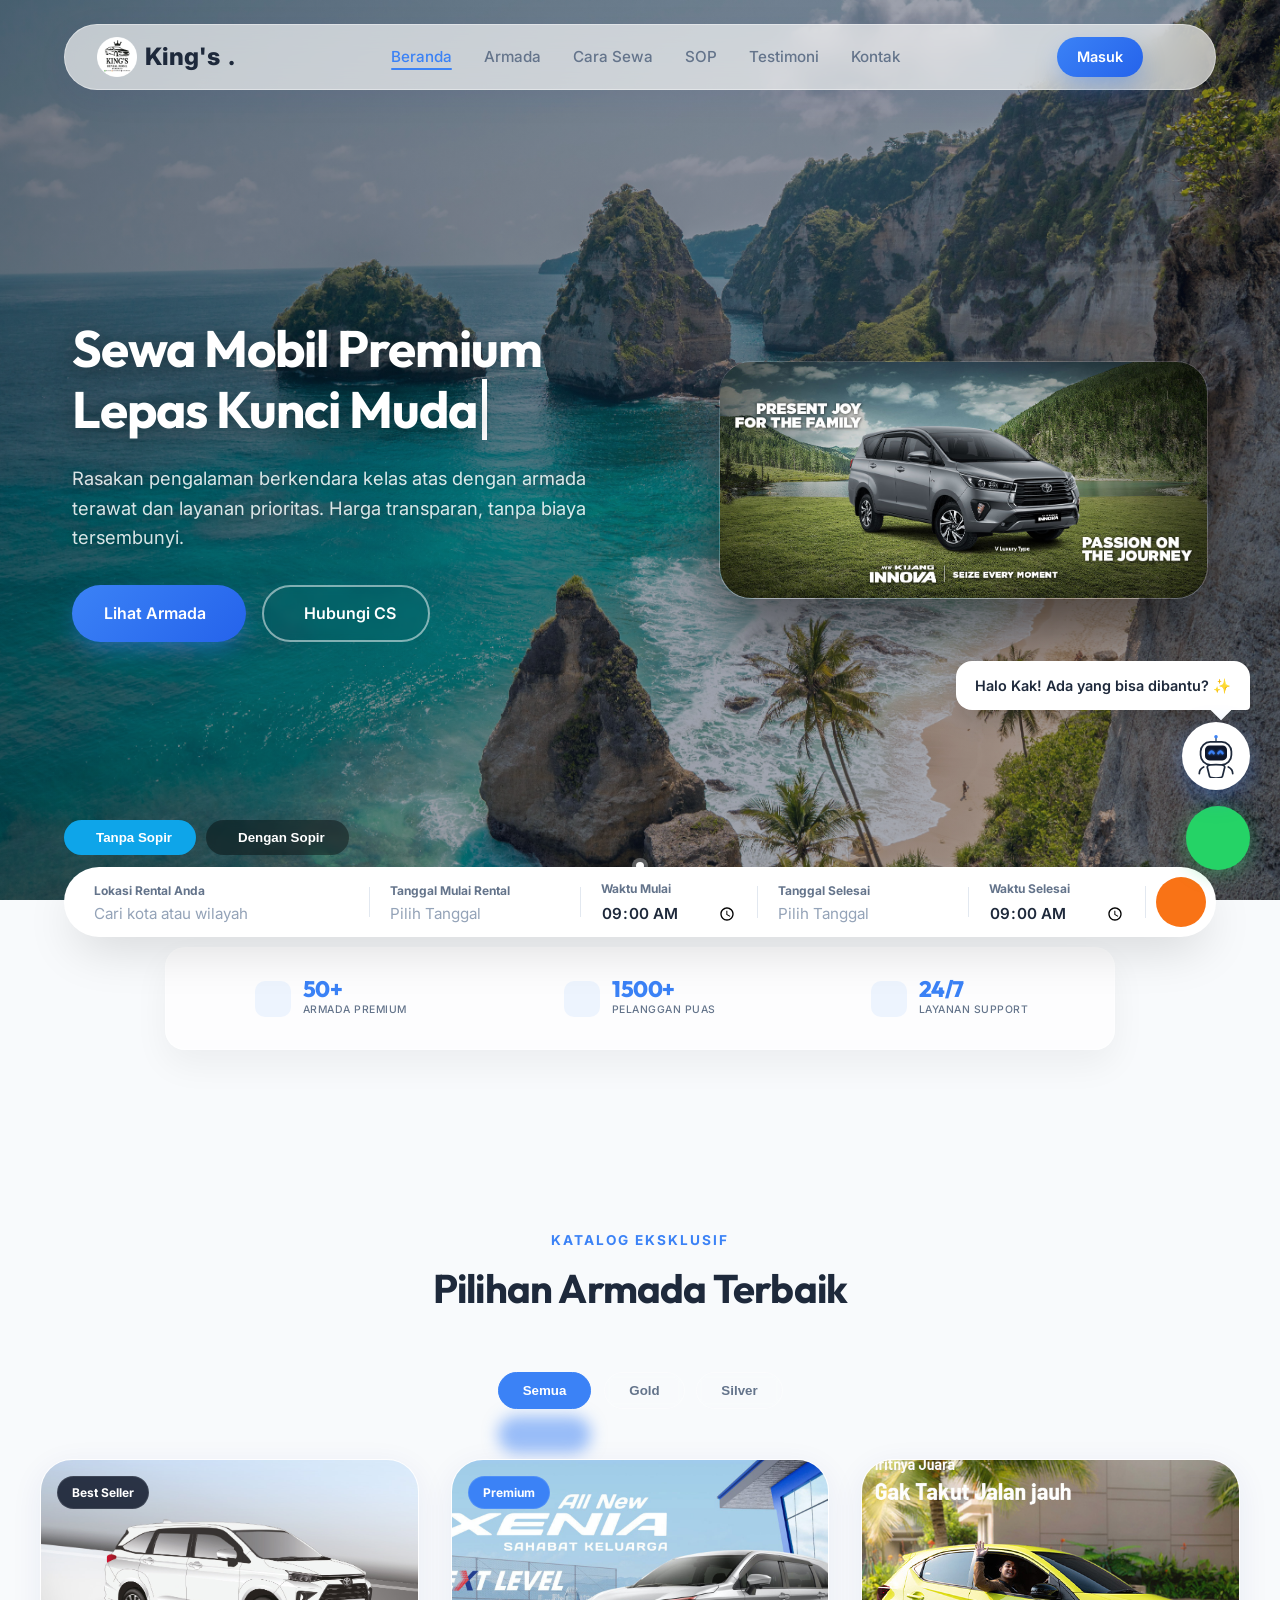
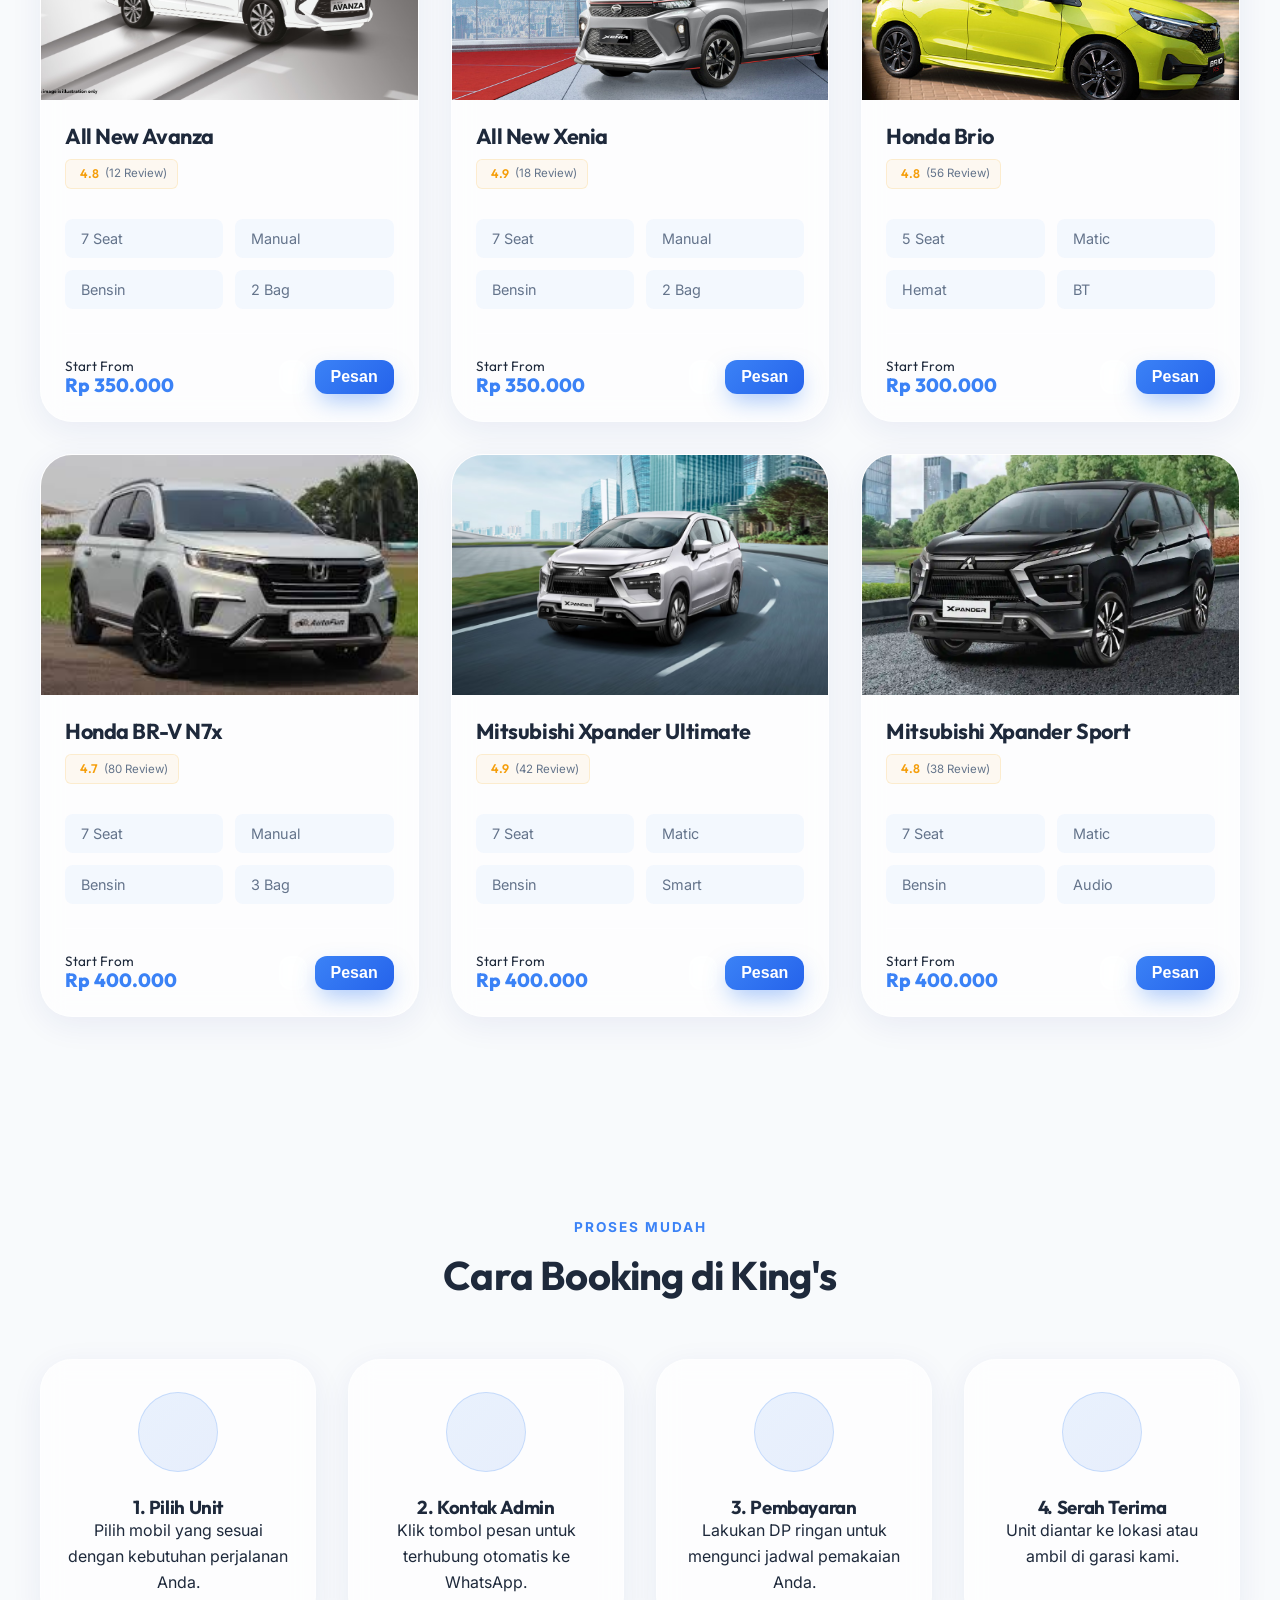
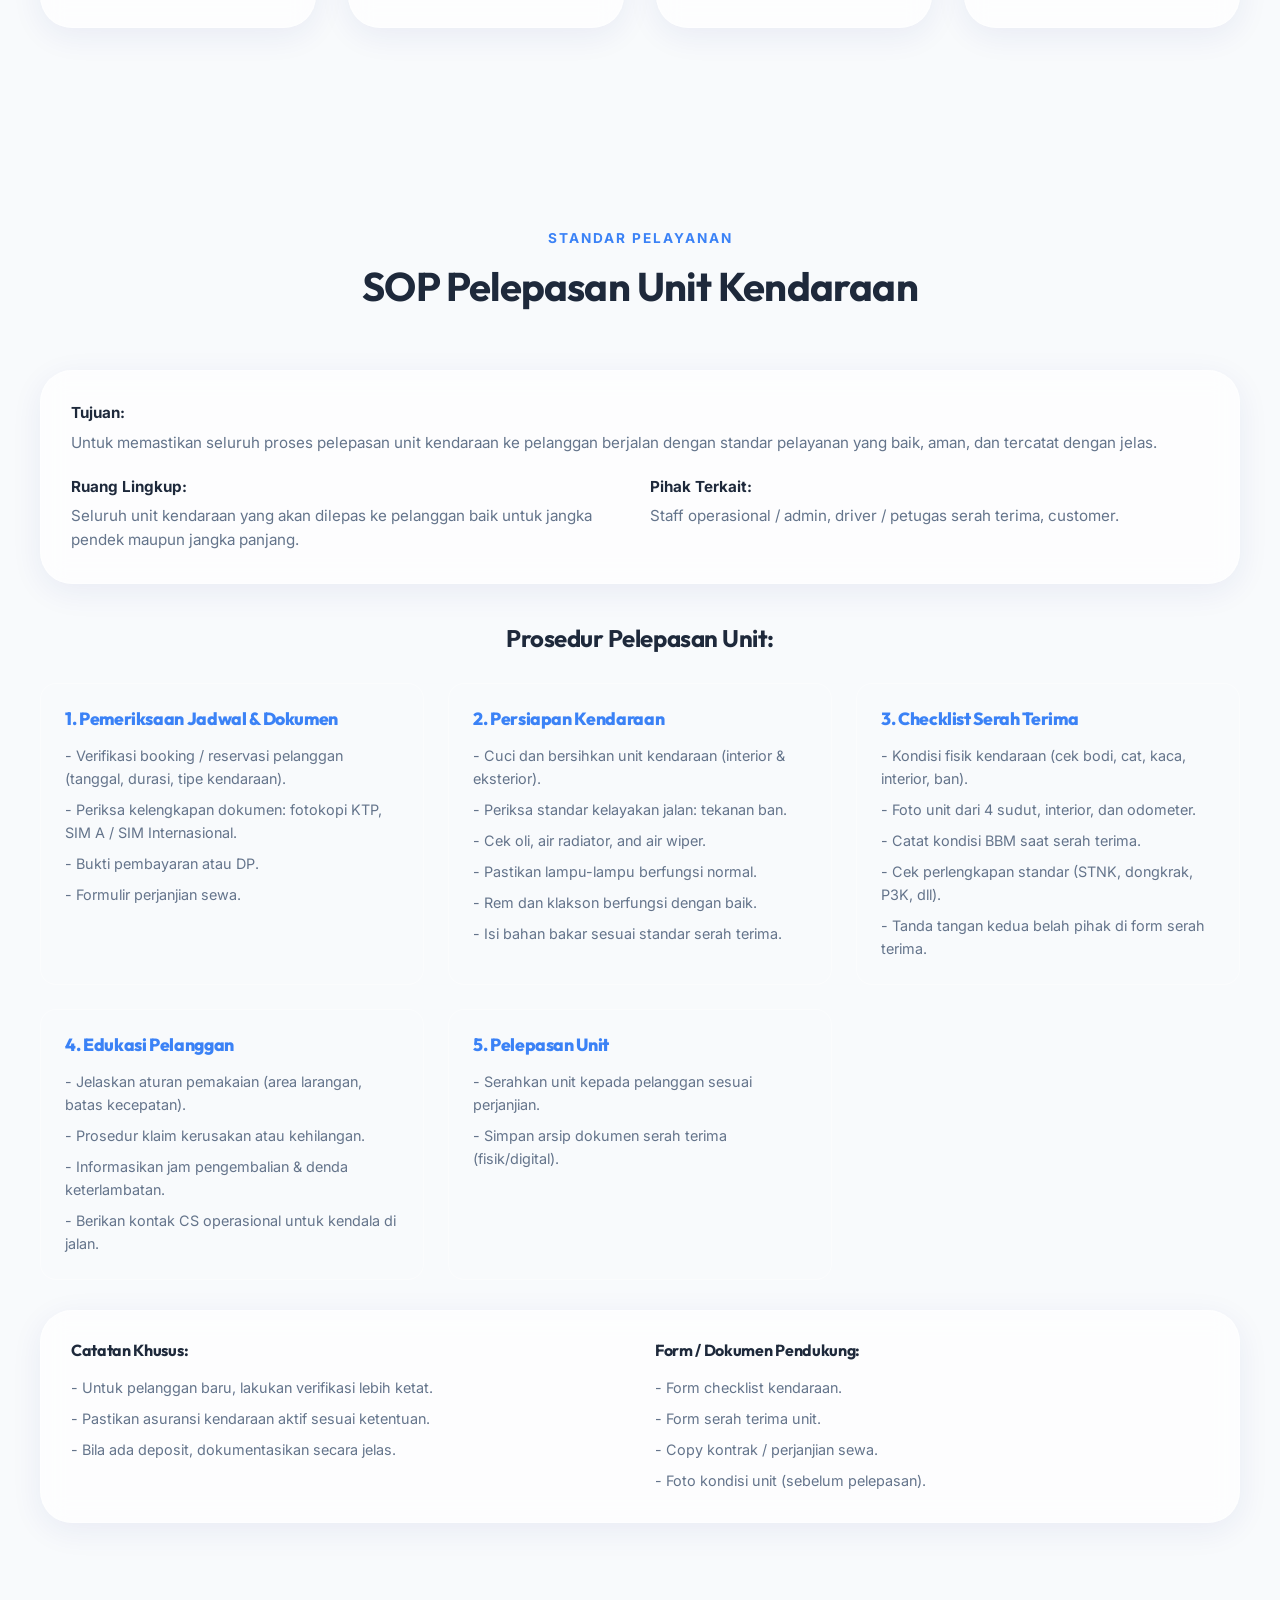
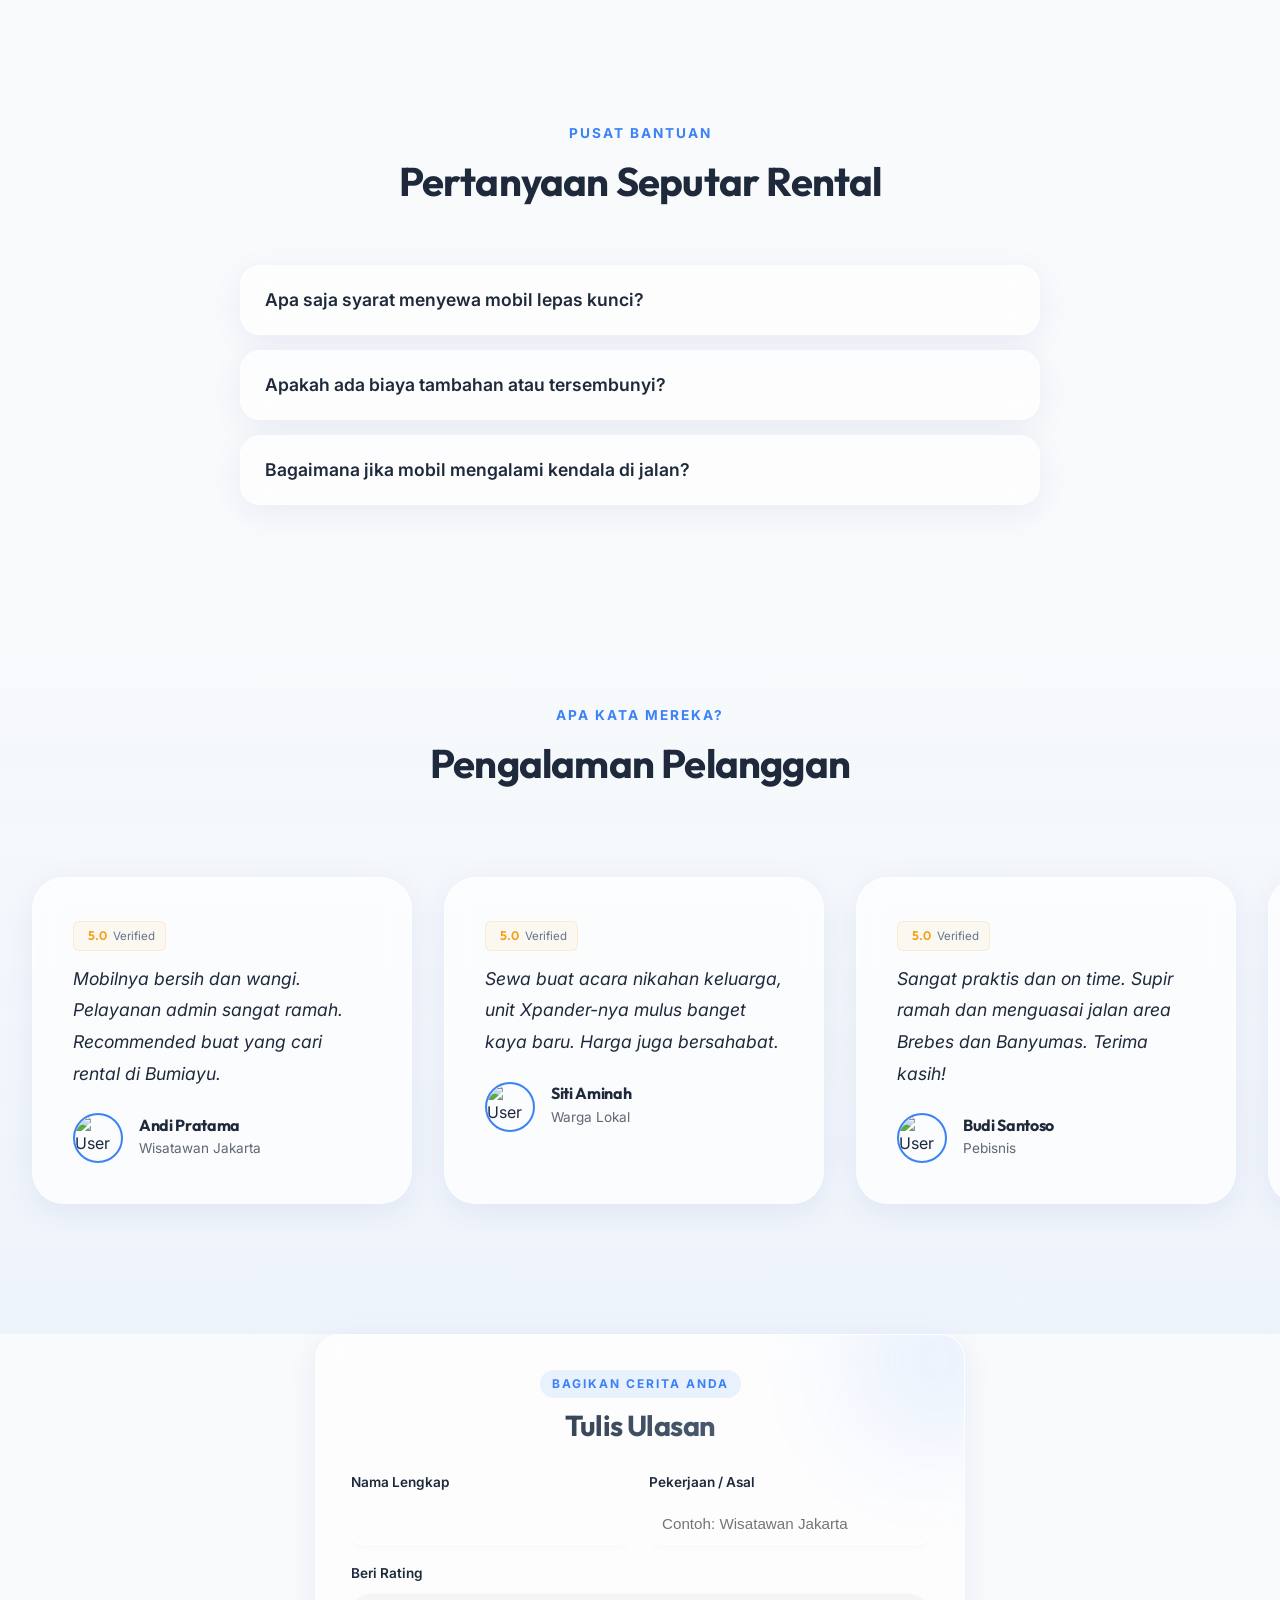
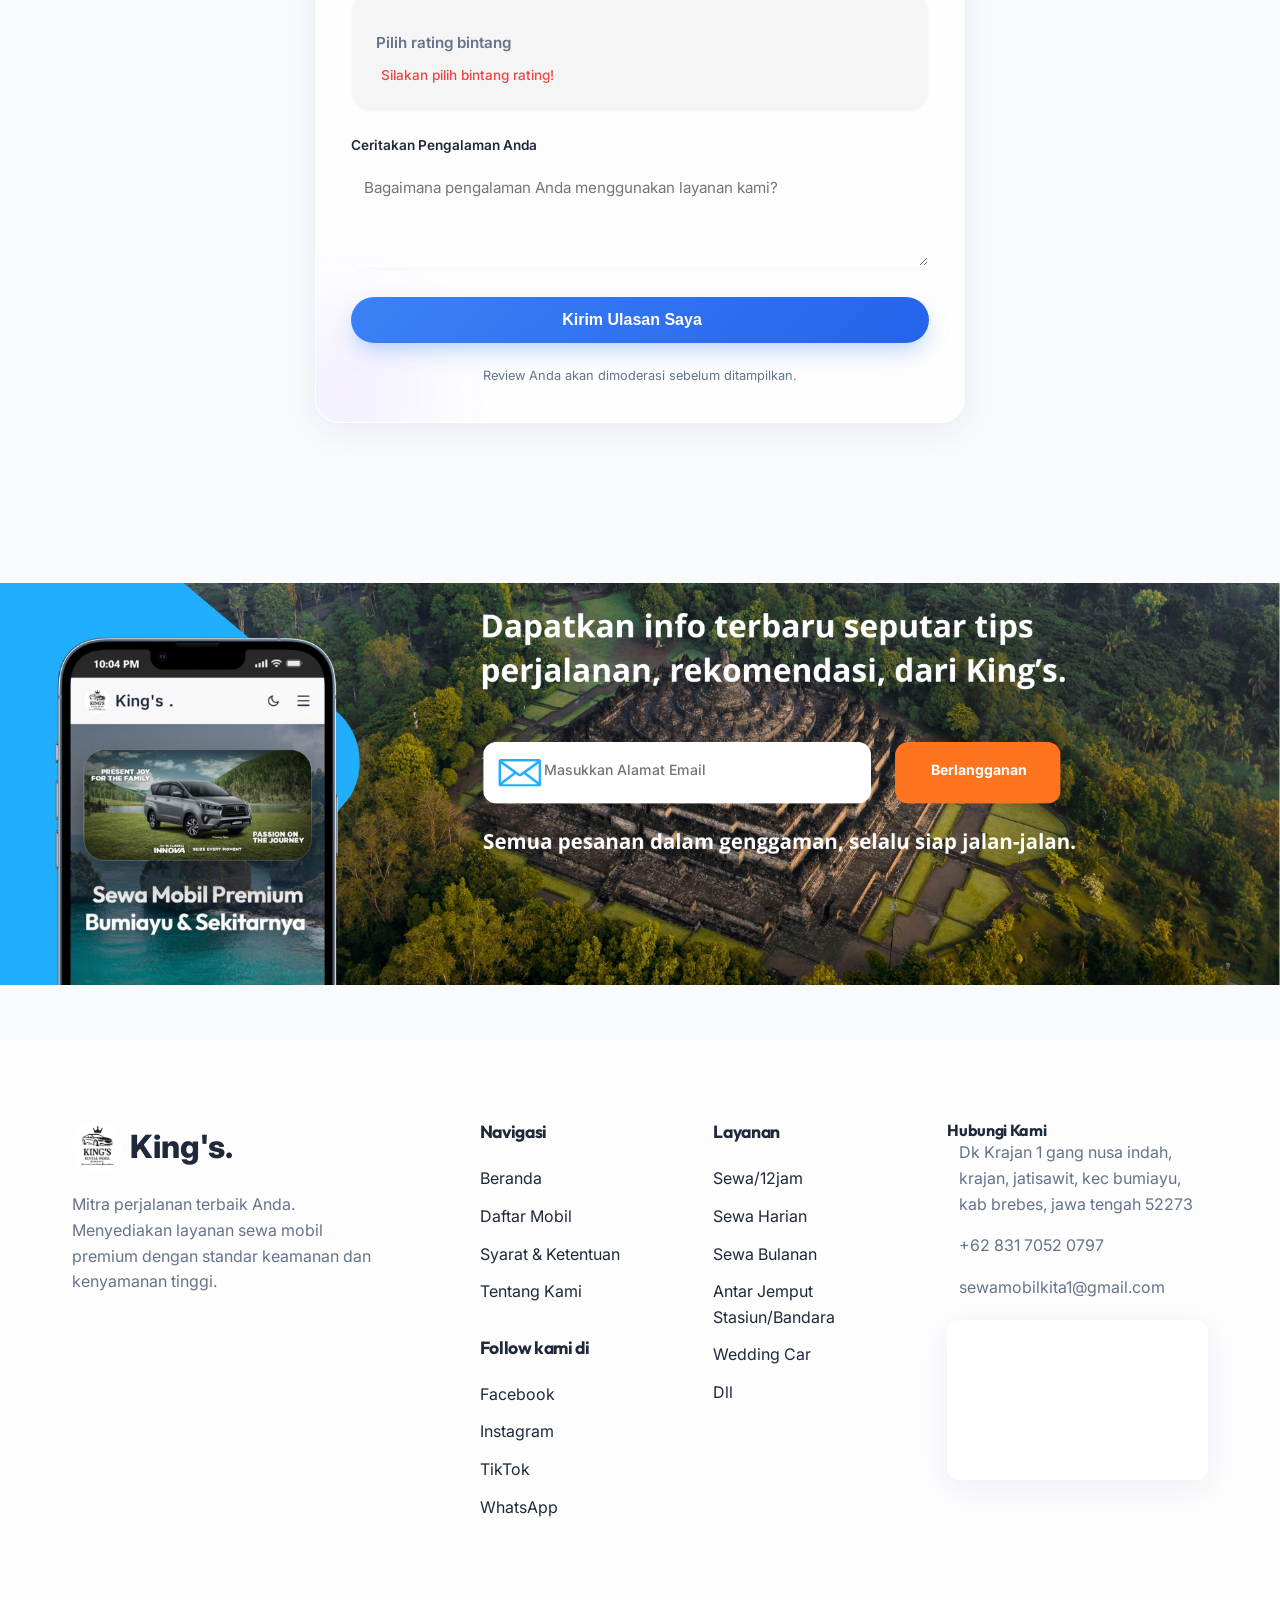
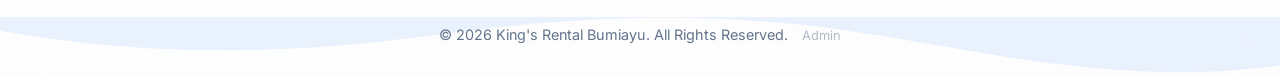
==== index.html @ 90684bb5 "first commit" ====
<!DOCTYPE html>
<html lang="id" data-theme="light">

<head>
    <meta charset="UTF-8">
    <meta name="viewport" content="width=device-width, initial-scale=1.0">
    <title>King's Rental | Premium Car & Motorbike Rental Bumiayu</title>
    <link rel="icon" href="assets/logos/logo_baru.png" type="image/png">
    <meta name="description"
        content="King's Rental: Layanan sewa mobil premium di Bumiayu dan sekitarnya. Armada terawat, bersih, dan nyaman. Tersedia layanan lepas kunci dan dengan sopir.">
    <meta name="keywords"
        content="rental mobil bumiayu, sewa mobil bumiayu, sewa mobil brebes selatan, rental mobil lepas kunci bumiayu, sewa mobil pengantin bumiayu, rental innova bumiayu, rental avanza bumiayu">
    <meta name="author" content="King's Rental Bumiayu">
    <meta name="robots" content="index, follow">

    <meta property="og:title" content="King's Rental | Sewa Mobil Premium Bumiayu">
    <meta property="og:description"
        content="Butuh kendaraan di Bumiayu? King's Rental sediakan armada terawat dengan layanan prioritas. Klik untuk lihat katalog mobil kami!">
    <meta property="og:image" content="http://kingsrentalbumiayu.kesug.com/assets/logos/logo_baru.png">
    <meta property="og:url" content="http://kingsrentalbumiayu.kesug.com/">
    <meta property="og:type" content="website">

    <link rel="preconnect" href="https://fonts.googleapis.com">
    <link rel="preconnect" href="https://fonts.gstatic.com" crossorigin>
    <link
        href="https://fonts.googleapis.com/css2?family=Inter:wght@300;400;500;600&family=Outfit:wght@500;700;800&display=swap"
        rel="stylesheet">

    <link href="https://cdn.jsdelivr.net/npm/remixicon@3.5.0/fonts/remixicon.css" rel="stylesheet">

    <!-- AOS Animation Library -->
    <link href="https://unpkg.com/aos@2.3.1/dist/aos.css" rel="stylesheet">

    <style>
        /* -----------------------------------------------------------
           1. CONFIGURATION & VARIABLES (THEME ENGINE)
        ----------------------------------------------------------- */
        :root {
            /* Colors: Navy & Electric Blue Palette */
            --primary-dark: #0f172a;
            --primary-light: #1e293b;
            --accent: #3b82f6;
            /* Electric Blue */
            --accent-gradient: linear-gradient(135deg, #3b82f6 0%, #2563eb 100%);
            --accent-glow: rgba(59, 130, 246, 0.5);

            /* Typography */
            --text-main: #1e293b;
            --text-muted: #64748b;
            --text-on-accent: #ffffff;

            /* Glassmorphism Variables */
            --glass-bg: rgba(255, 255, 255, 0.65);
            --glass-border: rgba(255, 255, 255, 0.4);
            --glass-shadow: 0 8px 32px 0 rgba(31, 38, 135, 0.07);
            --glass-blur: blur(12px);

            /* Dimensions */
            --radius-sm: 12px;
            --radius-md: 20px;
            --radius-lg: 32px;
            --radius-pill: 100px;

            /* Rating Colors */
            --rating-gold: #f59e0b;
            --rating-bg: rgba(245, 158, 11, 0.1);

            /* Animation */
            --transition-fast: 0.2s ease;
            --transition-smooth: 0.4s cubic-bezier(0.25, 0.8, 0.25, 1);

            /* New Variables for Mobile Nav */
            --surface: #ffffff;
            --border: rgba(0, 0, 0, 0.1);
        }

        [data-theme="dark"] {
            --text-main: #f1f5f9;
            --text-muted: #94a3b8;
            --glass-bg: rgba(15, 23, 42, 0.65);
            --glass-border: rgba(255, 255, 255, 0.08);
            --glass-shadow: 0 8px 32px 0 rgba(0, 0, 0, 0.4);
            --accent-glow: rgba(59, 130, 246, 0.3);
            --surface: #0f172a;
            --border: rgba(255, 255, 255, 0.1);
        }

        /* -----------------------------------------------------------
           2. GLOBAL RESET & BASE STYLES
        ----------------------------------------------------------- */
        * {
            margin: 0;
            padding: 0;
            box-sizing: border-box;
            scroll-behavior: smooth;
        }

        body {
            font-family: 'Inter', sans-serif;
            color: var(--text-main);
            background-color: #f8fafc;
            line-height: 1.6;
            overflow-x: hidden;
            position: relative;
        }

        [data-theme="dark"] body {
            background-color: #020617;
        }

        /* Background Ambient Blobs (Liquid Effect) */
        .ambient-bg {
            position: fixed;
            top: 0;
            left: 0;
            width: 100%;
            height: 100%;
            z-index: -1;
            overflow: hidden;
            pointer-events: none;
        }

        .blob {
            position: absolute;
            border-radius: 50%;
            filter: blur(80px);
            opacity: 0.4;
            animation: float 10s infinite ease-in-out;
        }

        .blob-1 {
            top: -10%;
            left: -10%;
            width: 500px;
            height: 500px;
            background: var(--accent);
            animation-delay: 0s;
        }

        .blob-2 {
            bottom: -10%;
            right: -10%;
            width: 400px;
            height: 400px;
            background: #8b5cf6;
            animation-delay: 2s;
        }

        .blob-3 {
            top: 40%;
            left: 40%;
            width: 300px;
            height: 300px;
            background: #06b6d4;
            animation-delay: 4s;
            opacity: 0.2;
        }

        @keyframes float {
            0% {
                transform: translate(0, 0) scale(1);
            }

            33% {
                transform: translate(30px, -50px) scale(1.1);
            }

            66% {
                transform: translate(-20px, 20px) scale(0.9);
            }

            100% {
                transform: translate(0, 0) scale(1);
            }
        }

        h1,
        h2,
        h3,
        h4 {
            font-family: 'Outfit', sans-serif;
            font-weight: 700;
            letter-spacing: -0.02em;
            line-height: 1.2;
        }

        img {
            max-width: 100%;
            display: block;
        }

        a {
            text-decoration: none;
            color: inherit;
            transition: var(--transition-fast);
        }

        ul {
            list-style: none;
        }

        .container {
            max-width: 1200px;
            margin: 0 auto;
            padding: 0 32px;
            position: relative;
            z-index: 1;
        }

        /* Utility: Glass Panel */
        .glass-panel {
            background: var(--glass-bg);
            backdrop-filter: var(--glass-blur);
            -webkit-backdrop-filter: var(--glass-blur);
            border: 1px solid var(--glass-border);
            box-shadow: var(--glass-shadow);
        }


        /* ===== FITUR BARU: RIPPLE EFFECT PADA TOMBOL ===== */
        .btn {
            position: relative;
            overflow: hidden;
        }

        .btn::before {
            content: '';
            position: absolute;
            top: 50%;
            left: 50%;
            width: 0;
            height: 0;
            border-radius: 50%;
            background: rgba(255, 255, 255, 0.5);
            transform: translate(-50%, -50%);
            transition: width 0.6s, height 0.6s;
        }

        .btn:active::before {
            width: 300px;
            height: 300px;
        }

        /* -----------------------------------------------------------
           3. NAVBAR (FLOATING PILL)
        ----------------------------------------------------------- */
        .navbar {
            position: fixed;
            top: 24px;
            left: 50%;
            transform: translateX(-50%);
            width: 90%;
            max-width: 1200px;
            z-index: 1000;
            padding: 12px 32px;
            border-radius: var(--radius-pill);
            transition: var(--transition-smooth);
        }

        .navbar.scrolled {
            top: 10px;
            width: 95%;
            max-width: 1200px;
            background: rgba(var(--primary-dark), 0.9);
        }

        .nav-container {
            display: flex;
            justify-content: space-between;
            align-items: center;
        }

        .logo {
            font-size: 1.5rem;
            font-weight: 800;
            display: flex;
            align-items: center;
            gap: 8px;
            color: var(--text-main);
        }

        .logo i {
            color: var(--accent);
            font-size: 1.8rem;
        }

        .nav-links {
            display: flex;
            gap: 32px;
            align-items: center;
        }

        .nav-links a {
            font-weight: 500;
            font-size: 0.95rem;
            color: var(--text-muted);
            position: relative;
        }

        .nav-links a:hover,
        .nav-links a.active {
            color: var(--accent);
        }

        .nav-links a::after {
            content: '';
            position: absolute;
            bottom: -4px;
            left: 0;
            width: 0;
            height: 2px;
            background: var(--accent);
            transition: width 0.3s;
            border-radius: 2px;
        }

        .nav-links a:hover::after,
        .nav-links a.active::after {
            width: 100%;
        }

        .nav-actions {
            display: flex;
            gap: 16px;
            align-items: center;
        }

        .theme-toggle {
            background: none;
            border: none;
            font-size: 1.25rem;
            color: var(--text-main);
            cursor: pointer;
            padding: 8px;
            transition: transform 0.2s;
        }

        .theme-toggle:hover {
            transform: rotate(15deg);
            color: var(--accent);
        }

        .hamburger {
            display: none;
            font-size: 1.5rem;
            cursor: pointer;
            color: var(--text-main);
        }

        /* -----------------------------------------------------------
           4. HERO SECTION - TRAVELOKA STYLE (MOUNTAIN BG)
        ----------------------------------------------------------- */
        .hero {
            min-height: 100vh;
            display: flex;
            align-items: center;
            position: relative;
            overflow: hidden;
            /* Foto gunung - statis, tidak bergerak */
            background-image: url('assets/images/hero-background.jpg');
            background-size: cover;
            background-position: center center;
            background-attachment: scroll;
        }

        /* Dark overlay - lebih pekat agar teks terbaca jelas */
        .hero::before {
            content: '';
            position: absolute;
            inset: 0;
            background: linear-gradient(105deg,
                    rgba(5, 10, 25, 0.45) 0%,
                    rgba(10, 20, 50, 0.38) 55%,
                    rgba(15, 30, 65, 0.30) 100%);
            z-index: 1;
            pointer-events: none;
        }

        /* Scroll indicator dot at bottom */
        .hero::after {
            content: '';
            position: absolute;
            bottom: 30px;
            left: 50%;
            transform: translateX(-50%);
            width: 8px;
            height: 8px;
            background: white;
            border-radius: 50%;
            box-shadow: 0 0 0 4px rgba(255, 255, 255, 0.3);
            z-index: 2;
            animation: heroPulse 2s ease-in-out infinite;
        }

        @keyframes heroPulse {

            0%,
            100% {
                box-shadow: 0 0 0 4px rgba(255, 255, 255, 0.3);
            }

            50% {
                box-shadow: 0 0 0 10px rgba(255, 255, 255, 0.0);
            }
        }

        .hero-inner {
            position: relative;
            z-index: 2;
            width: 100%;
            max-width: 1200px;
            margin: 0 auto;
            padding: 180px 32px 120px;
        }

        .hero-grid {
            display: grid;
            grid-template-columns: 1.2fr 1fr;
            gap: 60px;
            align-items: center;
        }

        /* Text goes white on the mountain BG */
        .hero-text h1 {
            font-size: 3.2rem;
            margin-bottom: 24px;
            color: white;
            -webkit-text-fill-color: white;
            text-shadow: 0 4px 24px rgba(0, 0, 0, 0.4);
            line-height: 1.2;
        }

        .hero-text h1 .txt-type {
            color: #60a5fa;
            border-right-color: white;
        }

        .hero-text p {
            font-size: 1.15rem;
            color: rgba(255, 255, 255, 0.85);
            margin-bottom: 32px;
            max-width: 540px;
            text-shadow: 0 2px 8px rgba(0, 0, 0, 0.3);
        }

        /* Make outline button visible on dark bg */
        .hero .btn-outline {
            border-color: rgba(255, 255, 255, 0.5);
            color: white;
        }

        .hero .btn-outline:hover {
            border-color: white;
            background: rgba(255, 255, 255, 0.15);
            color: white;
        }

        /* Car image floats on the right */
        .hero-image {
            position: relative;
        }

        .hero-image img {
            border-radius: var(--radius-lg);
            box-shadow: 0 30px 60px rgba(0, 0, 0, 0.5);
            animation: floatCar 6s ease-in-out infinite;
            border: 1px solid rgba(255, 255, 255, 0.15);
        }

        @keyframes floatCar {

            0%,
            100% {
                transform: translateY(0);
            }

            50% {
                transform: translateY(-18px);
            }
        }


        .btn-group {
            display: flex;
            gap: 16px;
            flex-wrap: wrap;
        }

        .btn {
            display: inline-flex;
            align-items: center;
            gap: 8px;
            padding: 14px 32px;
            border-radius: var(--radius-pill);
            font-weight: 600;
            cursor: pointer;
            border: none;
            font-size: 1rem;
            transition: var(--transition-smooth);
            position: relative;
            overflow: hidden;
            z-index: 1;
        }

        .btn-primary {
            background: var(--accent-gradient);
            color: white;
            box-shadow: 0 10px 25px -5px var(--accent-glow);
        }

        .btn-primary:hover {
            transform: translateY(-3px);
            box-shadow: 0 15px 35px -5px var(--accent-glow);
        }

        .btn-outline {
            background: transparent;
            border: 2px solid var(--glass-border);
            color: var(--text-main);
            backdrop-filter: blur(4px);
        }

        .btn-outline:hover {
            border-color: var(--accent);
            color: var(--accent);
            background: rgba(59, 130, 246, 0.05);
        }


        /* -----------------------------------------------------------
           5. SEARCH BAR (GLASS DASHBOARD) - REDESIGNED
        ----------------------------------------------------------- */
        .search-container {
            position: relative;
            z-index: 10;
            margin-top: -80px;
            padding: 0 24px;
        }

        .search-tabs {
            display: flex;
            gap: 10px;
            margin-bottom: 12px;
        }

        .tab-btn {
            background: rgba(0, 0, 0, 0.4);
            color: white;
            border: none;
            padding: 10px 24px;
            border-radius: var(--radius-pill);
            display: flex;
            align-items: center;
            gap: 8px;
            font-weight: 600;
            cursor: pointer;
            transition: 0.3s;
            backdrop-filter: blur(4px);
        }

        .tab-btn.active {
            background: #0ea5e9;
            color: white;
        }

        .tab-btn:hover:not(.active) {
            background: rgba(0, 0, 0, 0.6);
        }

        .search-box {
            background: white;
            border-radius: var(--radius-pill);
            padding: 10px;
            display: flex;
            align-items: center;
            box-shadow: 0 20px 50px -10px rgba(0, 0, 0, 0.15);
        }

        .search-group {
            flex: 1;
            padding: 0 20px;
            position: relative;
            display: flex;
            flex-direction: column;
            justify-content: center;
        }

        .search-group:not(:last-child)::after {
            content: '';
            position: absolute;
            right: 0;
            top: 15%;
            height: 70%;
            width: 1px;
            background: #e2e8f0;
        }

        .search-group label {
            display: block;
            font-size: 0.75rem;
            color: #64748b;
            font-weight: 700;
            margin-bottom: 4px;
        }

        .search-group input {
            width: 100%;
            border: none;
            outline: none;
            font-size: 0.95rem;
            color: #1e293b;
            font-weight: 600;
            font-family: 'Inter', sans-serif;
            background: transparent;
        }

        .search-group input::placeholder {
            color: #94a3b8;
            font-weight: 400;
        }

        .search-btn-primary {
            background: #f97316;
            color: white;
            border: none;
            width: 50px;
            height: 50px;
            border-radius: 50%;
            display: flex;
            align-items: center;
            justify-content: center;
            font-size: 1.25rem;
            cursor: pointer;
            transition: 0.3s;
            flex-shrink: 0;
            margin-left: 10px;
        }

        .search-btn-primary:hover {
            background: #ea580c;
            transform: scale(1.05);
        }

        @media (max-width: 900px) {
            .search-container {
                margin-top: -40px;
            }

            .search-box {
                flex-direction: column;
                border-radius: 20px;
                padding: 20px;
                gap: 16px;
            }

            .search-group {
                width: 100%;
                padding: 0;
                border-bottom: 1px solid #e2e8f0;
                padding-bottom: 12px;
            }

            .search-group:not(:last-child)::after {
                display: none;
            }

            .search-group:last-of-type {
                border-bottom: none;
            }

            .search-btn-primary {
                width: 100%;
                border-radius: 12px;
                margin-left: 0;
                height: 54px;
            }
        }

        /* -----------------------------------------------------------
           6. CATALOG SECTION
        ----------------------------------------------------------- */
        .section-padding {
            padding: 100px 0;
        }

        .section-title {
            text-align: center;
            margin-bottom: 60px;
        }

        .section-title span {
            color: var(--accent);
            font-weight: 700;
            letter-spacing: 2px;
            text-transform: uppercase;
            font-size: 0.85rem;
            display: block;
            margin-bottom: 12px;
        }

        .section-title h2 {
            font-size: 2.5rem;
            margin-bottom: 16px;
        }

        .filter-tabs {
            display: flex;
            justify-content: center;
            gap: 12px;
            margin-bottom: 50px;
            flex-wrap: wrap;
        }

        .filter-btn {
            padding: 10px 24px;
            border-radius: var(--radius-pill);
            border: 1px solid var(--glass-border);
            background: rgba(255, 255, 255, 0.05);
            color: var(--text-muted);
            font-weight: 600;
            cursor: pointer;
            transition: var(--transition-fast);
            backdrop-filter: blur(4px);
        }

        .filter-btn.active,
        .filter-btn:hover {
            background: var(--accent);
            color: white;
            border-color: var(--accent);
            box-shadow: 0 4px 15px var(--accent-glow);
        }

        .cars-grid {
            display: grid;
            grid-template-columns: repeat(3, 1fr);
            gap: 32px;
        }

        /* ===== FITUR BARU: 3D TILT EFFECT PADA CAR CARD ===== */
        .car-card {
            border-radius: var(--radius-lg);
            overflow: hidden;
            transition: var(--transition-smooth);
            display: flex;
            flex-direction: column;
            position: relative;
            transform-style: preserve-3d;
            perspective: 1000px;
        }

        .car-card:hover {
            transform: translateY(-15px) rotateX(5deg);
            box-shadow: 0 25px 50px -5px rgba(0, 0, 0, 0.2);
            border-color: rgba(59, 130, 246, 0.3);
        }

        .car-card::before {
            content: '';
            position: absolute;
            top: 0;
            left: 0;
            right: 0;
            bottom: 0;
            background: linear-gradient(135deg, rgba(59, 130, 246, 0.1), transparent);
            opacity: 0;
            transition: opacity 0.3s;
            pointer-events: none;
            z-index: 1;
        }

        .car-card:hover::before {
            opacity: 1;
        }

        .car-image {
            height: 240px;
            position: relative;
            overflow: hidden;
            background: rgba(0, 0, 0, 0.02);
        }

        .car-image img {
            width: 100%;
            height: 100%;
            object-fit: cover;
            transition: transform 0.6s;
        }

        .car-card:hover .car-image img {
            transform: scale(1.1);
        }

        .badge {
            position: absolute;
            top: 16px;
            left: 16px;
            z-index: 2;
            background: rgba(15, 23, 42, 0.85);
            color: white;
            padding: 6px 14px;
            border-radius: var(--radius-pill);
            font-size: 0.75rem;
            font-weight: 700;
            backdrop-filter: blur(4px);
            border: 1px solid rgba(255, 255, 255, 0.1);
        }

        .car-rating {
            display: inline-flex;
            align-items: center;
            gap: 4px;
            padding: 4px 10px;
            background: rgba(245, 158, 11, 0.05);
            border: 1px solid rgba(245, 158, 11, 0.15);
            border-radius: 6px;
            color: var(--rating-gold);
            font-weight: 600;
            font-size: 0.78rem;
            margin-bottom: 10px;
            font-family: 'Outfit', sans-serif;
        }

        .car-rating i {
            font-size: 0.9rem;
        }

        .car-rating .review-count {
            color: var(--text-muted);
            font-weight: 400;
            font-size: 0.72rem;
            margin-left: 2px;
            font-family: 'Inter', sans-serif;
        }

        .stats-container {
            border-radius: var(--radius-md);
            padding: 25px 20px;
            display: grid;
            grid-template-columns: repeat(3, 1fr);
            gap: 20px;
            text-align: center;
            margin-top: 10px;
            /* Nilai positif agar tidak mepet dengan search form */
            margin-bottom: 20px;
            position: relative;
            z-index: 10;
            background: var(--glass-bg);
            border: 1px solid var(--glass-border);
            box-shadow: 0 15px 35px rgba(0, 0, 0, 0.05);
            max-width: 950px;
            margin-left: auto;
            margin-right: auto;
        }

        .stat-box {
            display: flex;
            align-items: center;
            justify-content: center;
            gap: 12px;
            padding: 5px;
            border-radius: 12px;
            transition: var(--transition-smooth);
        }

        .stat-info {
            text-align: left;
        }

        .stat-box h2 {
            font-size: 1.4rem;
            margin: 0;
            color: var(--accent);
            font-family: 'Outfit', sans-serif;
            font-weight: 800;
            line-height: 1;
        }

        .stat-box p {
            font-weight: 500;
            color: var(--text-muted);
            text-transform: uppercase;
            font-size: 0.65rem;
            letter-spacing: 0.5px;
            margin-top: 2px;
        }

        .stat-icon-mini {
            width: 36px;
            height: 36px;
            background: rgba(59, 130, 246, 0.08);
            color: var(--accent);
            border-radius: 10px;
            display: flex;
            align-items: center;
            justify-content: center;
            font-size: 1.1rem;
            flex-shrink: 0;
        }

        @media (max-width: 768px) {
            .stats-container {
                grid-template-columns: 1fr;
                gap: 15px;
                padding: 20px;
                margin-top: 5px;
                /* Tetap lega di mobile */
            }

            .stat-box {
                justify-content: flex-start;
                padding-left: 10px;
            }
        }

        .car-content {
            padding: 24px;
            flex-grow: 1;
            display: flex;
            flex-direction: column;
        }

        .car-header {
            display: flex;
            justify-content: space-between;
            align-items: start;
            margin-bottom: 20px;
        }

        .car-title h3 {
            font-size: 1.35rem;
            margin-bottom: 6px;
        }


        .car-specs {
            display: grid;
            grid-template-columns: 1fr 1fr;
            gap: 12px;
            margin-bottom: 24px;
            padding-bottom: 24px;
            border-bottom: 1px solid var(--glass-border);
        }

        .spec-item {
            display: flex;
            align-items: center;
            gap: 8px;
            font-size: 0.9rem;
            color: var(--text-muted);
            background: rgba(59, 130, 246, 0.05);
            padding: 8px;
            border-radius: 8px;
            transition: all 0.3s;
        }

        .car-card:hover .spec-item {
            background: rgba(59, 130, 246, 0.1);
            transform: translateX(3px);
        }

        .spec-item i {
            color: var(--accent);
        }

        .car-footer {
            margin-top: auto;
            display: flex;
            justify-content: space-between;
            align-items: center;
        }

        .price span {
            font-size: 1.25rem;
            font-weight: 800;
            color: var(--text-main);
            font-family: 'Outfit', sans-serif;
        }

        .price small {
            font-size: 0.85rem;
            color: var(--text-muted);
        }

        .car-card.unavailable {
            pointer-events: none;
            opacity: 0.8;
        }

        .car-card.unavailable .car-image::after {
            content: "TIDAK TERSEDIA";
            position: absolute;
            top: 50%;
            left: 50%;
            transform: translate(-50%, -50%) rotate(-15deg);
            background: rgba(220, 38, 38, 0.2);
            backdrop-filter: blur(8px);
            border: 1px solid rgba(220, 38, 38, 0.5);
            color: #ef4444;
            padding: 10px 20px;
            font-weight: 800;
            border-radius: 12px;
            font-size: 1.2rem;
            white-space: nowrap;
            box-shadow: 0 10px 30px rgba(0, 0, 0, 0.2);
        }

        /* -----------------------------------------------------------
           7. PROCESS & TESTIMONIALS
        ----------------------------------------------------------- */
        .section-padding {
            padding: 100px 0;
        }

        .section-title {
            text-align: center;
            margin-bottom: 60px;
        }

        .section-title span {
            color: var(--accent);
            font-weight: 700;
            letter-spacing: 2px;
            text-transform: uppercase;
            font-size: 0.85rem;
            display: block;
            margin-bottom: 12px;
        }

        .section-title h2 {
            font-size: 2.5rem;
            margin-bottom: 16px;
        }


        .filter-tabs {
            display: flex;
            justify-content: center;
            gap: 12px;
            margin-bottom: 50px;
            flex-wrap: wrap;
        }

        .filter-btn {
            padding: 10px 24px;
            border-radius: var(--radius-pill);
            border: 1px solid var(--glass-border);
            background: rgba(255, 255, 255, 0.05);
            color: var(--text-muted);
            font-weight: 600;
            cursor: pointer;
            transition: var(--transition-fast);
            backdrop-filter: blur(4px);
        }

        .filter-btn.active,
        .filter-btn:hover {
            background: var(--accent);
            color: white;
            border-color: var(--accent);
            box-shadow: 0 44px 15px var(--accent-glow);
        }

        .cars-grid {
            display: grid;
            grid-template-columns: repeat(3, 1fr);
            gap: 32px;
        }

        /* ===== FITUR BARU: 3D TILT EFFECT PADA CAR CARD ===== */
        .car-card {
            border-radius: var(--radius-lg);
            overflow: hidden;
            transition: var(--transition-smooth);
            display: flex;
            flex-direction: column;
            position: relative;
            transform-style: preserve-3d;
            perspective: 1000px;
        }

        .car-card:hover {
            transform: translateY(-15px) rotateX(5deg);
            box-shadow: 0 25px 50px -5px rgba(0, 0, 0, 0.2);
            border-color: rgba(59, 130, 246, 0.3);
        }

        .car-card::before {
            content: '';
            position: absolute;
            top: 0;
            left: 0;
            right: 0;
            bottom: 0;
            background: linear-gradient(135deg, rgba(59, 130, 246, 0.1), transparent);
            opacity: 0;
            transition: opacity 0.3s;
            pointer-events: none;
            z-index: 1;
        }

        .car-card:hover::before {
            opacity: 1;
        }

        .car-image {
            height: 240px;
            position: relative;
            overflow: hidden;
            background: rgba(0, 0, 0, 0.02);
        }

        .car-image img {
            width: 100%;
            height: 100%;
            object-fit: cover;
            transition: transform 0.6s;
        }

        .car-card:hover .car-image img {
            transform: scale(1.1);
        }

        .badge {
            position: absolute;
            top: 16px;
            left: 16px;
            z-index: 2;
            background: rgba(15, 23, 42, 0.85);
            color: white;
            padding: 6px 14px;
            border-radius: var(--radius-pill);
            font-size: 0.75rem;
            font-weight: 700;
            backdrop-filter: blur(4px);
            border: 1px solid rgba(255, 255, 255, 0.1);
        }



        /* -----------------------------------------------------------
           7. PROCESS & TESTIMONIALS
        ----------------------------------------------------------- */
        .steps-grid {
            display: grid;
            grid-template-columns: repeat(4, 1fr);
            gap: 32px;
        }

        .step-card {
            text-align: center;
            padding: 32px 24px;
            border-radius: var(--radius-lg);
            transition: 0.3s;
        }

        .step-card:hover {
            background: var(--glass-bg);
            box-shadow: var(--glass-shadow);
            transform: translateY(-10px);
        }

        .step-icon {
            width: 80px;
            height: 80px;
            margin: 0 auto 24px;
            border-radius: 50%;
            background: linear-gradient(135deg, rgba(59, 130, 246, 0.1), rgba(37, 99, 235, 0.1));
            color: var(--accent);
            display: flex;
            align-items: center;
            justify-content: center;
            font-size: 2rem;
            border: 1px solid rgba(59, 130, 246, 0.2);
            transition: 0.3s;
        }

        .step-card:hover .step-icon {
            transform: scale(1.1) rotate(10deg);
            background: linear-gradient(135deg, rgba(59, 130, 246, 0.2), rgba(37, 99, 235, 0.2));
        }

        .testimonials {
            background: linear-gradient(to bottom, transparent, rgba(59, 130, 246, 0.05));
        }

        .testimonial-grid {
            display: grid;
            grid-template-columns: repeat(auto-fit, minmax(300px, 1fr));
            gap: 32px;
        }

        .review-card {
            padding: 40px;
            border-radius: var(--radius-lg);
            transition: 0.3s;
        }

        .review-card:hover {
            transform: translateY(-10px);
            box-shadow: 0 20px 40px rgba(0, 0, 0, 0.15);
        }

        .review-text {
            font-style: italic;
            font-size: 1.1rem;
            margin-bottom: 24px;
            color: var(--text-main);
            line-height: 1.8;
        }

        .user-profile {
            display: flex;
            align-items: center;
            gap: 16px;
        }

        .avatar {
            width: 50px;
            height: 50px;
            border-radius: 50%;
            overflow: hidden;
            border: 2px solid var(--accent);
        }

        /* -----------------------------------------------------------
           8. FOOTER WITH WAVE ANIMATION
        ----------------------------------------------------------- */
        footer {
            background: var(--glass-bg);
            backdrop-filter: blur(20px);
            border-top: 1px solid var(--glass-border);
            padding: 80px 0 30px;
            margin-top: 60px;
            position: relative;
            overflow: hidden;
        }

        /* ===== FITUR BARU: ANIMATED WAVE ===== */
        .footer-wave {
            position: absolute;
            bottom: 0;
            left: 0;
            width: 100%;
            overflow: hidden;
            line-height: 0;
        }

        .footer-wave svg {
            position: relative;
            display: block;
            width: calc(100% + 1.3px);
            height: 60px;
        }

        .footer-wave .shape-fill {
            fill: rgba(59, 130, 246, 0.1);
        }

        .footer-grid {
            display: grid;
            grid-template-columns: 2fr 1fr 1fr 1.5fr;
            gap: 60px;
            margin-bottom: 60px;
        }

        .footer-brand p {
            margin-top: 20px;
            color: var(--text-muted);
            max-width: 320px;
        }

        .footer-links h4 {
            margin-bottom: 24px;
            font-size: 1.1rem;
        }

        .footer-links ul li {
            margin-bottom: 12px;
        }

        .footer-links a:hover {
            color: var(--accent);
            padding-left: 5px;
        }

        .contact-item {
            display: flex;
            gap: 12px;
            margin-bottom: 16px;
            color: var(--text-muted);
        }

        .copyright {
            text-align: center;
            padding-top: 30px;
            border-top: 1px solid var(--glass-border);
            color: var(--text-muted);
            font-size: 0.9rem;
        }

        .floating-wa {
            position: fixed;
            bottom: 30px;
            right: 30px;
            z-index: 100;
            background: #25D366;
            color: white;
            width: 64px;
            height: 64px;
            border-radius: 50%;
            display: flex;
            align-items: center;
            justify-content: center;
            font-size: 2rem;
            box-shadow: 0 4px 20px rgba(37, 211, 102, 0.4);
            transition: transform 0.3s;
            animation: pulse 2s infinite;
        }

        .floating-wa:hover {
            transform: scale(1.1) rotate(10deg);
        }

        @keyframes pulse {

            0%,
            100% {
                box-shadow: 0 4px 20px rgba(37, 211, 102, 0.4);
            }

            50% {
                box-shadow: 0 4px 30px rgba(37, 211, 102, 0.7);
            }
        }

        /* -----------------------------------------------------------
        9. RESPONSIVE DESIGN (MOBILE FIX)
        ----------------------------------------------------------- */

        @media (max-width: 1024px) {
            .hero-text h1 {
                font-size: 3rem;
            }

            .cars-grid {
                grid-template-columns: repeat(2, 1fr);
            }

            .steps-grid {
                grid-template-columns: repeat(2, 1fr);
            }

            .footer-grid {
                grid-template-columns: 1fr 1fr;
            }
        }

        @media (max-width: 900px) {
            .hero {
                background-attachment: scroll;
                /* disable parallax on mobile */
                min-height: 100svh;
            }

            .hero-inner {
                padding: 110px 20px 80px;
            }

            .hero-grid {
                display: flex;
                flex-direction: column-reverse;
                gap: 30px;
            }

            .hero-text {
                text-align: center;
            }

            .hero-text p {
                margin: 0 auto 24px;
            }

            .hero-text h1 {
                font-size: 2.2rem;
                min-height: 130px;
            }

            .txt-type {
                white-space: normal;
            }

            .btn-group {
                justify-content: center;
            }

            .search-container {
                margin-top: 0;
                padding: 0 20px;
                margin-bottom: 60px;
            }

            .search-box {
                flex-direction: column;
                padding: 20px;
                gap: 15px;
                box-shadow: 0 10px 30px rgba(0, 0, 0, 0.1);
            }

            .search-group:not(:last-child)::after {
                display: none;
            }

            .search-group {
                width: 100%;
                padding: 0;
                border-bottom: 1px solid #f1f5f9;
                padding-bottom: 10px;
            }

            .search-group:last-of-type {
                border-bottom: none;
            }

            .search-btn-primary {
                width: 100%;
                border-radius: 12px;
                margin-left: 0;
                height: 48px;
                margin-top: 10px;
            }

            .navbar {
                top: 0;
                width: 100%;
                border-radius: 0;
                padding: 15px 20px;
                max-width: none;
                background: rgba(255, 255, 255, 0.95);
                backdrop-filter: blur(10px);
                border-bottom: 1px solid var(--glass-border);
            }

            [data-theme="dark"] .navbar {
                background: rgba(15, 23, 42, 0.95);
            }

            .hamburger {
                display: block;
            }

            .nav-links {
                position: fixed;
                top: 70px;
                left: 0;
                width: 100%;
                height: 100vh;
                background: var(--surface);
                flex-direction: column;
                align-items: center;
                padding: 60px 30px;
                gap: 40px;
                transform: translateY(-150%);
                transition: 0.3s cubic-bezier(0.4, 0, 0.2, 1);
                border-bottom: 1px solid var(--border);
                box-shadow: 0 10px 20px rgba(0, 0, 0, 0.1);
                overflow-y: auto;
            }

            .nav-links a {
                font-size: 2rem;
                font-weight: 700;
                font-family: 'Outfit', sans-serif;
                letter-spacing: 1px;
            }

            .nav-links.active {
                transform: translateY(0);
            }

            .cars-grid {
                grid-template-columns: 1fr;
            }

            .footer-grid {
                grid-template-columns: 1fr;
                text-align: center;
                gap: 40px;
            }

            .contact-item {
                justify-content: center;
            }

            .blob {
                opacity: 0.1;
            }

            #tulis-review .glass-panel {
                padding: 24px !important;
                border-radius: 20px !important;
            }

            #tulis-review .section-title h3 {
                font-size: 1.5rem !important;
            }

            #tulis-review form {
                gap: 16px !important;
            }

            #tulis-review form>div:first-child {
                grid-template-columns: 1fr !important;
                gap: 16px !important;
            }
        }

        .reveal {
            opacity: 0;
            transform: translateY(30px);
            transition: 0.8s all ease;
        }

        .reveal.active {
            opacity: 1;
            transform: translateY(0);
        }

        /* -----------------------------------------------------------
           10. MODAL POPUP KONFIRMASI (GLASSMORPHISM)
        ----------------------------------------------------------- */
        .modal-overlay {
            position: fixed;
            top: 0;
            left: 0;
            width: 100%;
            height: 100%;
            background: rgba(15, 23, 42, 0.6);
            backdrop-filter: blur(8px);
            z-index: 9999;
            display: flex;
            justify-content: center;
            align-items: center;
            opacity: 0;
            visibility: hidden;
            transition: all 0.3s ease;
        }

        .modal-overlay.active {
            opacity: 1;
            visibility: visible;
        }

        .modal-glass {
            background: var(--glass-bg);
            backdrop-filter: var(--glass-blur);
            -webkit-backdrop-filter: var(--glass-blur);
            border: 1px solid var(--glass-border);
            box-shadow: 0 25px 50px -12px rgba(0, 0, 0, 0.5);
            border-radius: var(--radius-lg);
            width: 90%;
            max-width: 420px;
            padding: 30px;
            transform: translateY(30px) scale(0.95);
            transition: all 0.4s cubic-bezier(0.25, 0.8, 0.25, 1);
            position: relative;
        }

        .modal-overlay.active .modal-glass {
            transform: translateY(0) scale(1);
        }

        .modal-close {
            position: absolute;
            top: 20px;
            right: 20px;
            background: rgba(255, 255, 255, 0.1);
            border: 1px solid var(--glass-border);
            width: 32px;
            height: 32px;
            border-radius: 50%;
            color: var(--text-main);
            font-size: 1.2rem;
            cursor: pointer;
            display: flex;
            align-items: center;
            justify-content: center;
            transition: 0.2s;
        }

        .modal-close:hover {
            background: #ef4444;
            color: white;
            border-color: #ef4444;
            transform: rotate(90deg);
        }

        .modal-header {
            text-align: center;
            margin-bottom: 24px;
        }

        .modal-header h3 {
            font-size: 1.4rem;
            color: var(--text-main);
            display: flex;
            align-items: center;
            justify-content: center;
            gap: 8px;
        }

        .modal-body {
            margin-bottom: 24px;
        }

        .modal-detail-row {
            display: flex;
            justify-content: space-between;
            margin-bottom: 12px;
            padding-bottom: 8px;
            border-bottom: 1px dashed rgba(100, 116, 139, 0.3);
            font-size: 0.95rem;
        }

        .modal-detail-row span {
            color: var(--text-muted);
        }

        .modal-detail-row strong {
            color: var(--text-main);
            font-family: 'Outfit', sans-serif;
        }

        .modal-total {
            text-align: center;
            margin-top: 20px;
            padding: 16px;
            background: linear-gradient(135deg, rgba(59, 130, 246, 0.1), rgba(37, 99, 235, 0.05));
            border: 1px solid rgba(59, 130, 246, 0.2);
            border-radius: var(--radius-md);
        }

        .modal-total .label {
            font-size: 0.85rem;
            color: var(--text-muted);
            font-weight: 600;
            text-transform: uppercase;
            letter-spacing: 1px;
            margin-bottom: 4px;
        }

        .modal-total .amount {
            font-size: 1.8rem;
            font-weight: 800;
            color: var(--accent);
            font-family: 'Outfit', sans-serif;
        }

        .modal-actions {
            display: flex;
            gap: 12px;
        }

        .modal-btn {
            flex: 1;
            padding: 14px;
            border-radius: var(--radius-pill);
            font-weight: 600;
            font-size: 1rem;
            cursor: pointer;
            border: none;
            transition: 0.3s;
            display: flex;
            justify-content: center;
            align-items: center;
            gap: 8px;
        }

        .btn-cancel {
            background: transparent;
            border: 2px solid var(--glass-border) !important;
            color: var(--text-main);
        }

        .btn-cancel:hover {
            background: rgba(100, 116, 139, 0.1);
        }

        .btn-wa {
            background: #25D366;
            color: white;
            box-shadow: 0 10px 20px -5px rgba(37, 211, 102, 0.4);
        }

        .btn-wa:hover {
            background: #1ebe5d;
            transform: translateY(-2px);
            box-shadow: 0 15px 25px -5px rgba(37, 211, 102, 0.5);
        }

        /* -----------------------------------------------------------
           11. EFEK TYPEWRITER (KURSOR KEDIP)
        ----------------------------------------------------------- */
        .txt-type {
            color: var(--accent);
            border-right: 0.1em solid var(--text-muted);
            padding-right: 5px;
            animation: blink-cursor 0.7s step-end infinite;
            white-space: nowrap;
            display: inline-block;
        }

        @keyframes blink-cursor {

            from,
            to {
                border-color: transparent
            }

            50% {
                border-color: white;
            }
        }

        /* -----------------------------------------------------------
           12. EFEK LOADING PENCARIAN
        ----------------------------------------------------------- */
        .searching-overlay {
            position: absolute;
            top: 0;
            left: 0;
            width: 100%;
            height: 100%;
            background: rgba(255, 255, 255, 0.8);
            backdrop-filter: blur(4px);
            z-index: 10;
            display: flex;
            flex-direction: column;
            justify-content: center;
            align-items: center;
            border-radius: var(--radius-lg);
            opacity: 0;
            visibility: hidden;
            transition: 0.3s;
        }

        [data-theme="dark"] .searching-overlay {
            background: rgba(15, 23, 42, 0.8);
        }

        .searching-overlay.active {
            opacity: 1;
            visibility: visible;
        }

        .spinner {
            width: 40px;
            height: 40px;
            border: 4px solid rgba(59, 130, 246, 0.3);
            border-top-color: var(--accent);
            border-radius: 50%;
            animation: spin 1s linear infinite;
            margin-bottom: 10px;
        }

        @keyframes spin {
            to {
                transform: rotate(360deg);
            }
        }

        /* --- 13. PRELOADER (LAYAR LOADING) --- */
        #preloader {
            position: fixed;
            top: 0;
            left: 0;
            width: 100%;
            height: 100%;
            background: var(--surface);
            z-index: 999999;
            display: flex;
            justify-content: center;
            align-items: center;
            transition: opacity 0.6s ease-out, visibility 0.6s ease-out;
        }

        .loader-content {
            display: flex;
            flex-direction: column;
            align-items: center;
            gap: 24px;
        }

        .loader-logo {
            height: 70px;
            width: auto;
            animation: pulseLogo 1.2s infinite alternate ease-in-out;
        }

        @keyframes pulseLogo {
            0% {
                transform: scale(0.9);
                opacity: 0.8;
            }

            100% {
                transform: scale(1.1);
                opacity: 1;
            }
        }

        .preloader-hidden {
            opacity: 0;
            visibility: hidden;
        }

        /* --- 16. TOAST NOTIFICATION --- */
        #toast-container {
            position: fixed;
            top: 30px;
            right: 30px;
            z-index: 999999;
            display: flex;
            flex-direction: column;
            gap: 15px;
        }

        .toast {
            min-width: 280px;
            padding: 16px 24px;
            border-radius: 12px;
            background: var(--surface);
            box-shadow: 0 10px 40px rgba(0, 0, 0, 0.15);
            display: flex;
            align-items: center;
            gap: 12px;
            transform: translateX(120%);
            transition: transform 0.4s cubic-bezier(0.68, -0.55, 0.265, 1.55);
            font-weight: 600;
            color: var(--text-main);
            border-left: 5px solid;
            border-right: 1px solid var(--border);
            border-top: 1px solid var(--border);
            border-bottom: 1px solid var(--border);
        }

        .toast.show {
            transform: translateX(0);
        }

        .toast.success {
            border-left-color: #10b981;
        }

        .toast.success i {
            color: #10b981;
            font-size: 1.4rem;
        }

        /* --- 17. SKELETON LOADING --- */
        .skeleton {
            background: linear-gradient(90deg, rgba(100, 116, 139, 0.1) 25%, rgba(100, 116, 139, 0.2) 50%, rgba(100, 116, 139, 0.1) 75%);
            background-size: 200% 100%;
            animation: shimmer 1.5s infinite;
            border-radius: 8px;
        }

        @keyframes shimmer {
            0% {
                background-position: 200% 0;
            }

            100% {
                background-position: -200% 0;
            }
        }

        .skel-card {
            height: 400px;
            border-radius: var(--radius-lg);
            background: var(--surface);
            border: 1px solid var(--glass-border);
            padding: 20px;
            display: flex;
            flex-direction: column;
            gap: 15px;
        }

        /* -----------------------------------------------------------
           18. CTA / NEWSLETTER BANNER (ABSOLUTE OVERLAY)
        ----------------------------------------------------------- */
        .cta-banner-full {
            width: 100%;
            margin-top: 60px;
            margin-bottom: -5px;
            /* Rapat dengan footer */
            position: relative;
            display: block;
            overflow: hidden;
        }

        .cta-banner-full img {
            width: 100%;
            height: auto;
            display: block;
        }

        .cta-overlay-form {
            position: absolute;
            top: 46.5%;
            /* Dinaikkan lagi sesuai permintaan agar pas di tengah kolom */
            left: 60.2%;
            transform: translate(-50%, -50%);
            width: 46.5%;
            display: flex;
            align-items: center;
            z-index: 10;
        }

        .cta-overlay-form input {
            flex: 1;
            background: transparent;
            border: none;
            outline: none;
            padding: 1vw 1vw 1vw 12%;
            /* Digeser ke kanan (ditambah padding-nya) agar tidak mepet icon */
            font-size: 1.1vw;
            color: #444;
            caret-color: white;
            /* Warna kursor pengetikan diubah menjadi putih */
            font-family: 'Inter', sans-serif;
            font-weight: 500;
        }

        .cta-overlay-form button {
            width: 30%;
            height: 4.5vw;
            background: transparent;
            border: none;
            cursor: pointer;
            color: white;
            font-weight: 700;
            font-size: 1.1vw;
            font-family: 'Inter', sans-serif;
            display: flex;
            align-items: center;
            justify-content: center;
            transition: 0.3s;
        }

        .cta-overlay-form button:hover {
            opacity: 0.8;
        }

        @media (max-width: 768px) {
            .cta-overlay-form input {
                font-size: 2.2vw;
            }
        }

        /* -----------------------------------------------------------
           19. WIDGET ASISTEN AI (GEMINI) DENGAN ROBOT EILIK
        ----------------------------------------------------------- */

        /* Tombol bulat untuk AI (di atas WA) */
        #chat-widget-button {
            position: fixed;
            bottom: 110px;
            right: 30px;
            width: 68px;
            /* Diperbesar sedikit untuk ikon Eilik */
            height: 68px;
            background-color: var(--surface);
            /* Dinamis mengikuti Light/Dark Mode */
            color: var(--text-main);
            border: 2px solid var(--glass-border);
            border-radius: 50%;
            display: flex;
            justify-content: center;
            align-items: center;
            cursor: pointer;
            box-shadow: 0 8px 25px rgba(59, 130, 246, 0.35);
            z-index: 100;
            transition: all 0.4s cubic-bezier(0.175, 0.885, 0.32, 1.275);
        }

        #chat-widget-button:hover {
            transform: scale(1.15) translateY(-5px);
            box-shadow: 0 15px 35px rgba(59, 130, 246, 0.5);
            border-color: var(--accent);
        }

        /* Animasi Eilik Bouncing */
        .bot-icon {
            width: 44px;
            height: 44px;
            animation: floatBot 3s ease-in-out infinite;
        }

        @keyframes floatBot {

            0%,
            100% {
                transform: translateY(0);
            }

            50% {
                transform: translateY(-4px);
            }
        }

        /* Container utama chat (awalnya disembunyikan) */
        .chat-container {
            position: fixed;
            bottom: 185px;
            /* Jarak dari tombol AI */
            right: 30px;
            width: 350px;
            height: 500px;
            max-height: calc(100vh - 200px);
            background-color: var(--surface);
            display: none;
            flex-direction: column;
            box-shadow: 0 10px 40px rgba(0, 0, 0, 0.2);
            border-radius: 16px;
            overflow: hidden;
            z-index: 1000;
            opacity: 0;
            transform: translateY(20px);
            transition: opacity 0.3s ease, transform 0.3s ease;
            border: 1px solid var(--glass-border);
        }

        .chat-container.show {
            display: flex;
            opacity: 1;
            transform: translateY(0);
        }

        @media screen and (max-width: 400px) {
            .chat-container {
                width: calc(100% - 40px);
                bottom: 185px;
                right: 20px;
                height: 400px;
            }
        }

        .chat-header {
            background-color: var(--surface);
            color: var(--text-main);
            border-bottom: 1px solid var(--glass-border);
            padding: 15px;
            font-size: 1.1rem;
            font-weight: bold;
            display: flex;
            justify-content: space-between;
            align-items: center;
            box-shadow: 0 2px 10px rgba(0, 0, 0, 0.05);
            z-index: 10;
        }

        .close-btn {
            background: none;
            border: none;
            color: var(--text-main);
            font-size: 1.4rem;
            cursor: pointer;
            padding: 0;
            line-height: 1;
            transition: 0.2s;
        }

        .close-btn:hover {
            color: var(--accent);
            transform: rotate(90deg);
        }

        .chat-box {
            flex-grow: 1;
            padding: 15px;
            overflow-y: auto;
            display: flex;
            flex-direction: column;
            gap: 12px;
            background-color: var(--glass-bg);
        }

        .message {
            max-width: 85%;
            padding: 10px 14px;
            border-radius: 12px;
            font-size: 0.9rem;
            line-height: 1.4;
            word-wrap: break-word;
        }

        .message.ai {
            background-color: rgba(59, 130, 246, 0.1);
            color: var(--text-main);
            align-self: flex-start;
            border-bottom-left-radius: 2px;
            border: 1px solid rgba(59, 130, 246, 0.2);
        }

        .message.user {
            background-color: var(--accent);
            color: white;
            align-self: flex-end;
            border-bottom-right-radius: 2px;
        }

        .input-area-ai {
            display: flex;
            padding: 12px;
            background-color: var(--surface);
            border-top: 1px solid var(--border);
            gap: 8px;
        }

        .input-area-ai input {
            flex-grow: 1;
            padding: 10px 15px;
            border: 1px solid var(--glass-border);
            background: var(--glass-bg);
            color: var(--text-main);
            border-radius: 20px;
            outline: none;
            font-size: 0.95rem;
            transition: border-color 0.2s;
        }

        .input-area-ai input:focus {
            border-color: var(--accent);
        }

        .input-area-ai button {
            background-color: var(--accent);
            color: white;
            border: none;
            padding: 0 15px;
            border-radius: 20px;
            cursor: pointer;
            font-weight: bold;
            font-size: 0.9rem;
            transition: 0.2s;
        }

        .input-area-ai button:hover {
            opacity: 0.8;
        }

        .input-area-ai button:disabled {
            background-color: var(--text-muted);
            cursor: not-allowed;
        }

        /* GREETING POP-UP BUBBLE (Ide 1) */
        .greeting-bubble {
            position: fixed;
            bottom: 190px;
            right: 30px;
            background: var(--surface);
            color: var(--text-main);
            padding: 12px 18px;
            border-radius: 16px;
            border-bottom-right-radius: 4px;
            font-size: 0.9rem;
            font-weight: 600;
            box-shadow: 0 10px 25px rgba(0, 0, 0, 0.15);
            border: 1px solid var(--glass-border);
            z-index: 99;
            opacity: 0;
            transform: translateY(20px) scale(0.9);
            visibility: hidden;
            transition: all 0.4s cubic-bezier(0.68, -0.55, 0.265, 1.55);
        }

        .greeting-bubble.show {
            opacity: 1;
            transform: translateY(0) scale(1);
            visibility: visible;
        }

        .greeting-bubble::after {
            content: '';
            position: absolute;
            bottom: -8px;
            right: 20px;
            width: 15px;
            height: 15px;
            background: var(--surface);
            border-bottom: 1px solid var(--glass-border);
            border-right: 1px solid var(--glass-border);
            transform: rotate(45deg);
        }

        /* QUICK VIEW MODAL & SLIDER (Ide 3) */
        .modal-lg {
            max-width: 800px;
            display: grid;
            grid-template-columns: 1fr 1fr;
            padding: 0;
            overflow: hidden;
        }

        .qv-image {
            position: relative;
            height: 100%;
            min-height: 300px;
            overflow: hidden;
            border-radius: var(--radius-lg) 0 0 var(--radius-lg);
        }

        .slider-track {
            display: flex;
            height: 100%;
            transition: transform 0.4s ease-in-out;
        }

        .slider-slide {
            min-width: 100%;
            height: 100%;
        }

        .slider-slide img {
            width: 100%;
            height: 100%;
            object-fit: cover;
        }

        .slider-btn {
            position: absolute;
            top: 50%;
            transform: translateY(-50%);
            background: rgba(15, 23, 42, 0.5);
            color: white;
            border: none;
            width: 40px;
            height: 40px;
            border-radius: 50%;
            display: flex;
            align-items: center;
            justify-content: center;
            cursor: pointer;
            z-index: 10;
            font-size: 1.5rem;
            transition: 0.3s;
            backdrop-filter: blur(4px);
        }

        .slider-btn:hover {
            background: var(--accent);
            transform: translateY(-50%) scale(1.1);
        }

        .slider-btn-prev {
            left: 10px;
        }

        .slider-btn-next {
            right: 10px;
        }

        .slider-dots {
            position: absolute;
            bottom: 15px;
            left: 50%;
            transform: translateX(-50%);
            display: flex;
            gap: 8px;
            z-index: 10;
        }

        .dot {
            width: 10px;
            height: 10px;
            border-radius: 50%;
            background: rgba(255, 255, 255, 0.5);
            cursor: pointer;
            transition: 0.3s;
            box-shadow: 0 2px 4px rgba(0, 0, 0, 0.2);
        }

        .dot.active {
            background: white;
            transform: scale(1.3);
        }

        .qv-content {
            padding: 30px;
            display: flex;
            flex-direction: column;
            justify-content: center;
        }

        .qv-title {
            font-size: 2rem;
            margin-bottom: 10px;
            color: var(--text-main);
            font-family: 'Outfit', sans-serif;
        }

        .qv-desc {
            color: var(--text-muted);
            font-size: 0.95rem;
            margin-bottom: 20px;
            line-height: 1.6;
        }

        @media(max-width: 768px) {
            .modal-lg {
                grid-template-columns: 1fr;
                max-height: 90vh;
                overflow-y: auto;
            }

            .qv-image {
                height: 250px;
                min-height: unset;
                border-radius: var(--radius-lg) var(--radius-lg) 0 0;
            }

            .qv-content {
                padding: 20px;
            }
        }

        /* FAQ SECTION (Ide 4) */
        .faq-list {
            max-width: 800px;
            margin: 0 auto;
            display: flex;
            flex-direction: column;
            gap: 15px;
        }

        .faq-item {
            background: var(--glass-bg);
            border: 1px solid var(--glass-border);
            border-radius: var(--radius-md);
            overflow: hidden;
            transition: var(--transition-smooth);
        }

        .faq-item.active {
            border-color: var(--accent);
            box-shadow: 0 10px 30px rgba(59, 130, 246, 0.1);
        }

        .faq-question {
            padding: 20px 24px;
            cursor: pointer;
            display: flex;
            justify-content: space-between;
            align-items: center;
            font-weight: 600;
            color: var(--text-main);
            font-size: 1.1rem;
        }

        .faq-icon {
            font-size: 1.2rem;
            color: var(--accent);
            transition: transform 0.3s;
        }

        .faq-item.active .faq-icon {
            transform: rotate(180deg);
        }

        .faq-answer {
            max-height: 0;
            overflow: hidden;
            transition: max-height 0.4s ease;
            padding: 0 24px;
            color: var(--text-muted);
            font-size: 0.95rem;
            line-height: 1.6;
        }

        .faq-item.active .faq-answer {
            max-height: 200px;
            padding-bottom: 20px;
        }

        /* TESTIMONI BERJALAN (MARQUEE) - IDE 5 */
        .marquee-wrapper {
            width: 100%;
            overflow: hidden;
            padding: 20px 0;
        }

        .marquee-track {
            display: flex;
            width: max-content;
            gap: 32px;
            animation: scrollMarquee 40s linear infinite;
            padding: 10px 32px;
        }

        /* Animasi berhenti saat di-hover/disentuh kursor */
        .marquee-track:hover {
            animation-play-state: paused;
        }

        @keyframes scrollMarquee {
            0% {
                transform: translateX(0);
            }

            100% {
                transform: translateX(calc(-50% - 16px));
            }
        }

        /* Menjaga ukuran kartu agar tidak mengecil saat dijejerkan */
        .marquee-track .review-card {
            width: 380px;
            flex-shrink: 0;
        }

        @media(max-width: 900px) {
            .marquee-track .review-card {
                width: 300px;
            }
        }

        /* MIC BUTTON (Ide 2) */
        .btn-mic {
            background-color: var(--glass-bg) !important;
            border: 1px solid var(--glass-border) !important;
            color: var(--text-main) !important;
            flex-shrink: 0;
        }

        .btn-mic.recording {
            background-color: #ef4444 !important;
            color: white !important;
            border-color: #ef4444 !important;
            animation: micPulse 1.5s infinite;
        }

        @keyframes micPulse {
            0% {
                box-shadow: 0 0 0 0 rgba(239, 68, 68, 0.7);
            }

            70% {
                box-shadow: 0 0 0 10px rgba(239, 68, 68, 0);
            }

            100% {
                box-shadow: 0 0 0 0 rgba(239, 68, 68, 0);
            }
        }
    </style>
</head>

<body>
    <div id="preloader">
        <div class="loader-content">
            <img src="assets/logos/logo_baru.png" alt="King's Rental Logo" class="loader-logo">
            <div class="loader-spinner"></div>
        </div>
    </div>

    <div class="ambient-bg">
        <div class="blob blob-1"></div>
        <div class="blob blob-2"></div>
        <div class="blob blob-3"></div>
    </div>

    <nav class="navbar glass-panel">
        <div class="nav-container">
            <a href="#" class="logo">
                <img src="assets/logos/logo_baru.png" alt="Kings Logo" style="height: 40px; width: auto;">
                King's<span>.</span>
            </a>

            <ul class="nav-links" id="nav-links">
                <li><a href="#home" class="active">Beranda</a></li>
                <li><a href="#armada">Armada</a></li>
                <li><a href="#cara-sewa">Cara Sewa</a></li>
                <li><a href="#sop-pelepasan">SOP</a></li>
                <li><a href="#testimoni">Testimoni</a></li>
                <li><a href="#kontak">Kontak</a></li>
            </ul>

            <div class="nav-actions">
                <a href="login.html" class="btn btn-primary"
                    style="padding: 8px 20px; font-size: 0.9rem; margin-right: 8px; border-radius: 50px;">Masuk</a>

                <button class="theme-toggle" id="theme-toggle" title="Switch Theme">
                    <i class="ri-moon-line"></i>
                </button>
                <div class="hamburger" id="hamburger">
                    <i class="ri-menu-line"></i>
                </div>
            </div>
        </div>
    </nav>

    <section id="home" class="hero">
        <div class="hero-inner container">
            <div class="hero-grid">
                <div class="hero-text" data-aos="fade-right" data-aos-duration="1000">
                    <h1>Sewa Mobil Premium <br>
                        <span class="txt-type" data-wait="2000"
                            data-words='["Bumiayu &amp; Sekitarnya", "Lepas Kunci Mudah", "Dengan Sopir Ramah", "Harga Transparan"]'>
                        </span>
                    </h1>
                    <p>Rasakan pengalaman berkendara kelas atas dengan armada terawat dan layanan prioritas. Harga
                        transparan, tanpa biaya tersembunyi.</p>

                    <div class="btn-group">
                        <a href="#armada" class="btn btn-primary">
                            Lihat Armada <i class="ri-arrow-right-line"></i>
                        </a>
                        <a href="https://wa.me/6283170520797" class="btn btn-outline">
                            <i class="ri-whatsapp-line"></i> Hubungi CS
                        </a>
                    </div>
                </div>
                <div class="hero-image" data-aos="fade-left" data-aos-duration="1000">
                    <img src="assets/cars/innovaReborn.jpg" alt="Premium Car Rental">
                </div>
            </div>
        </div>
    </section>

    <div class="container search-container" data-aos="fade-up" data-aos-duration="800">
        <div class="search-tabs">
            <button class="tab-btn active" onclick="switchSearchTab('lepas-kunci')">
                <i class="ri-car-line"></i> Tanpa Sopir
            </button>
            <button class="tab-btn" onclick="switchSearchTab('dengan-sopir')">
                <i class="ri-user-star-line"></i> Dengan Sopir
            </button>
        </div>

        <form class="search-box" onsubmit="event.preventDefault(); filterMobil();">
            <div class="search-group" style="flex: 1.5;">
                <label>Lokasi Rental Anda</label>
                <input type="text" id="lokasi" placeholder="Cari kota atau wilayah">
            </div>

            <div class="search-group">
                <label>Tanggal Mulai Rental</label>
                <input type="text" id="tgl-mulai" placeholder="Pilih Tanggal" onfocus="(this.type='date')"
                    onblur="(this.type='text')">
            </div>

            <div class="search-group" style="flex: 0.8;">
                <label>Waktu Mulai</label>
                <input type="time" id="jam-mulai" value="09:00">
            </div>

            <div class="search-group">
                <label>Tanggal Selesai</label>
                <input type="text" id="tgl-selesai" placeholder="Pilih Tanggal" onfocus="(this.type='date')"
                    onblur="(this.type='text')">
            </div>

            <div class="search-group" style="flex: 0.8;">
                <label>Waktu Selesai</label>
                <input type="time" id="jam-selesai" value="09:00">
            </div>

            <button type="submit" class="search-btn-primary">
                <i class="ri-search-line"></i>
            </button>
        </form>
    </div>

    <div class="container" style="margin-bottom: 80px;" data-aos="zoom-in" data-aos-duration="1000">
        <div class="stats-container">
            <div class="stat-box">
                <div class="stat-icon-mini"><i class="ri-car-fill"></i></div>
                <div class="stat-info">
                    <h2><span class="counter" data-target="50">0</span>+</h2>
                    <p>Armada Premium</p>
                </div>
            </div>
            <div class="stat-box">
                <div class="stat-icon-mini"><i class="ri-user-heart-fill"></i></div>
                <div class="stat-info">
                    <h2><span class="counter" data-target="1500">0</span>+</h2>
                    <p>Pelanggan Puas</p>
                </div>
            </div>
            <div class="stat-box">
                <div class="stat-icon-mini"><i class="ri-customer-service-2-fill"></i></div>
                <div class="stat-info">
                    <h2><span class="counter" data-target="24">0</span>/<span class="counter" data-target="7">0</span>
                    </h2>
                    <p>Layanan Support</p>
                </div>
            </div>
        </div>
    </div>

    <section id="armada" class="section-padding container">
        <div class="section-title" data-aos="fade-up">
            <span>Katalog Eksklusif</span>
            <h2>Pilihan Armada Terbaik</h2>
        </div>

        <div class="filter-tabs" data-aos="fade-up" data-aos-delay="100">
            <button class="filter-btn active" onclick="filterSelection('all')">Semua</button>
            <button class="filter-btn" onclick="filterSelection('gold')">Gold</button>
            <button class="filter-btn" onclick="filterSelection('silver')">Silver</button>
        </div>

        <div class="cars-grid" id="carsGrid">
            <!-- Cars rendered by JS -->
        </div>
    </section>

    <section id="cara-sewa" class="section-padding container">
        <div class="section-title" data-aos="fade-up">
            <span>Proses Mudah</span>
            <h2>Cara Booking di King's</h2>
        </div>
        <div class="steps-grid">
            <div class="step-card glass-panel" data-aos="flip-left" data-aos-delay="0">
                <div class="step-icon"><i class="ri-car-line"></i></div>
                <h3>1. Pilih Unit</h3>
                <p>Pilih mobil yang sesuai dengan kebutuhan perjalanan Anda.</p>
            </div>
            <div class="step-card glass-panel" data-aos="flip-left" data-aos-delay="100">
                <div class="step-icon"><i class="ri-whatsapp-line"></i></div>
                <h3>2. Kontak Admin</h3>
                <p>Klik tombol pesan untuk terhubung otomatis ke WhatsApp.</p>
            </div>
            <div class="step-card glass-panel" data-aos="flip-left" data-aos-delay="200">
                <div class="step-icon"><i class="ri-wallet-3-line"></i></div>
                <h3>3. Pembayaran</h3>
                <p>Lakukan DP ringan untuk mengunci jadwal pemakaian Anda.</p>
            </div>
            <div class="step-card glass-panel" data-aos="flip-left" data-aos-delay="300">
                <div class="step-icon"><i class="ri-key-2-line"></i></div>
                <h3>4. Serah Terima</h3>
                <p>Unit diantar ke lokasi atau ambil di garasi kami.</p>
            </div>
        </div>
    </section>

    <!-- SOP SECTION -->
    <section id="sop-pelepasan" class="section-padding container">
        <div class="section-title" data-aos="fade-up">
            <span>Standar Pelayanan</span>
            <h2>SOP Pelepasan Unit Kendaraan</h2>
        </div>

        <div class="glass-panel" data-aos="fade-up" data-aos-delay="100"
            style="padding: 30px; border-radius: var(--radius-lg); margin-bottom: 40px; border: 1px solid var(--glass-border);">
            <div style="display: grid; gap: 20px; font-size: 0.95rem; color: var(--text-muted);">
                <div>
                    <strong style="color: var(--text-main); display: block; margin-bottom: 5px;">Tujuan:</strong>
                    Untuk memastikan seluruh proses pelepasan unit kendaraan ke pelanggan berjalan dengan standar
                    pelayanan yang baik, aman, dan tercatat dengan jelas.
                </div>
                <div style="display: grid; grid-template-columns: repeat(auto-fit, minmax(300px, 1fr)); gap: 20px;">
                    <div>
                        <strong style="color: var(--text-main); display: block; margin-bottom: 5px;">Ruang
                            Lingkup:</strong>
                        Seluruh unit kendaraan yang akan dilepas ke pelanggan baik untuk jangka pendek maupun jangka
                        panjang.
                    </div>
                    <div>
                        <strong style="color: var(--text-main); display: block; margin-bottom: 5px;">Pihak
                            Terkait:</strong>
                        Staff operasional / admin, driver / petugas serah terima, customer.
                    </div>
                </div>
            </div>
        </div>

        <h3 data-aos="fade-up"
            style="text-align: center; margin-bottom: 30px; font-size: 1.5rem; color: var(--text-main);">
            Prosedur Pelepasan Unit:
        </h3>

        <div class="sop-grid"
            style="display: grid; grid-template-columns: repeat(auto-fit, minmax(350px, 1fr)); gap: 24px; text-align: left;">

            <div class="sop-item" data-aos="fade-right" data-aos-delay="0"
                style="background: rgba(255,255,255,0.03); padding: 24px; border-radius: 16px; border: 1px solid var(--glass-border);">
                <h4 style="color: var(--accent); margin-bottom: 15px; font-size: 1.1rem; font-weight: 800;">
                    1. Pemeriksaan Jadwal & Dokumen
                </h4>
                <ul style="list-style: none; padding: 0; color: var(--text-muted); font-size: 0.9rem;">
                    <li style="margin-bottom: 8px; display: flex; align-items: start; gap: 8px;">- Verifikasi
                        booking / reservasi pelanggan (tanggal, durasi, tipe kendaraan).</li>
                    <li style="margin-bottom: 8px; display: flex; align-items: start; gap: 8px;">- Periksa
                        kelengkapan dokumen: fotokopi KTP, SIM A / SIM Internasional.</li>
                    <li style="margin-bottom: 8px; display: flex; align-items: start; gap: 8px;">- Bukti pembayaran
                        atau DP.</li>
                    <li style="display: flex; align-items: start; gap: 8px;">- Formulir perjanjian sewa.</li>
                </ul>
            </div>

            <div class="sop-item" data-aos="fade-right" data-aos-delay="100"
                style="background: rgba(255,255,255,0.03); padding: 24px; border-radius: 16px; border: 1px solid var(--glass-border);">
                <h4 style="color: var(--accent); margin-bottom: 15px; font-size: 1.1rem; font-weight: 800;">
                    2. Persiapan Kendaraan
                </h4>
                <ul style="list-style: none; padding: 0; color: var(--text-muted); font-size: 0.9rem;">
                    <li style="margin-bottom: 8px; display: flex; align-items: start; gap: 8px;">- Cuci dan
                        bersihkan unit kendaraan (interior & eksterior).</li>
                    <li style="margin-bottom: 8px; display: flex; align-items: start; gap: 8px;">- Periksa standar
                        kelayakan jalan: tekanan ban.</li>
                    <li style="margin-bottom: 8px; display: flex; align-items: start; gap: 8px;">- Cek oli, air
                        radiator, and air wiper.</li>
                    <li style="margin-bottom: 8px; display: flex; align-items: start; gap: 8px;">- Pastikan
                        lampu-lampu berfungsi normal.</li>
                    <li style="margin-bottom: 8px; display: flex; align-items: start; gap: 8px;">- Rem dan klakson
                        berfungsi dengan baik.</li>
                    <li style="display: flex; align-items: start; gap: 8px;">- Isi bahan bakar sesuai standar serah
                        terima.</li>
                </ul>
            </div>

            <div class="sop-item" data-aos="fade-right" data-aos-delay="200"
                style="background: rgba(255,255,255,0.03); padding: 24px; border-radius: 16px; border: 1px solid var(--glass-border);">
                <h4 style="color: var(--accent); margin-bottom: 15px; font-size: 1.1rem; font-weight: 800;">
                    3. Checklist Serah Terima
                </h4>
                <ul style="list-style: none; padding: 0; color: var(--text-muted); font-size: 0.9rem;">
                    <li style="margin-bottom: 8px; display: flex; align-items: start; gap: 8px;">- Kondisi fisik
                        kendaraan (cek bodi, cat, kaca, interior, ban).</li>
                    <li style="margin-bottom: 8px; display: flex; align-items: start; gap: 8px;">- Foto unit dari 4
                        sudut, interior, dan odometer.</li>
                    <li style="margin-bottom: 8px; display: flex; align-items: start; gap: 8px;">- Catat kondisi BBM
                        saat serah terima.</li>
                    <li style="margin-bottom: 8px; display: flex; align-items: start; gap: 8px;">- Cek perlengkapan
                        standar (STNK, dongkrak, P3K, dll).</li>
                    <li style="display: flex; align-items: start; gap: 8px;">- Tanda tangan kedua belah pihak di
                        form serah terima.</li>
                </ul>
            </div>

            <div class="sop-item" data-aos="fade-right" data-aos-delay="300"
                style="background: rgba(255,255,255,0.03); padding: 24px; border-radius: 16px; border: 1px solid var(--glass-border);">
                <h4 style="color: var(--accent); margin-bottom: 15px; font-size: 1.1rem; font-weight: 800;">
                    4. Edukasi Pelanggan
                </h4>
                <ul style="list-style: none; padding: 0; color: var(--text-muted); font-size: 0.9rem;">
                    <li style="margin-bottom: 8px; display: flex; align-items: start; gap: 8px;">- Jelaskan aturan
                        pemakaian (area larangan, batas kecepatan).</li>
                    <li style="margin-bottom: 8px; display: flex; align-items: start; gap: 8px;">- Prosedur klaim
                        kerusakan atau kehilangan.</li>
                    <li style="margin-bottom: 8px; display: flex; align-items: start; gap: 8px;">- Informasikan jam
                        pengembalian & denda keterlambatan.</li>
                    <li style="display: flex; align-items: start; gap: 8px;">- Berikan kontak CS operasional untuk
                        kendala di jalan.</li>
                </ul>
            </div>

            <div class="sop-item" data-aos="fade-right" data-aos-delay="400"
                style="background: rgba(255,255,255,0.03); padding: 24px; border-radius: 16px; border: 1px solid var(--glass-border);">
                <h4 style="color: var(--accent); margin-bottom: 15px; font-size: 1.1rem; font-weight: 800;">
                    5. Pelepasan Unit
                </h4>
                <ul style="list-style: none; padding: 0; color: var(--text-muted); font-size: 0.9rem;">
                    <li style="margin-bottom: 8px; display: flex; align-items: start; gap: 8px;">- Serahkan unit
                        kepada pelanggan sesuai perjanjian.</li>
                    <li style="display: flex; align-items: start; gap: 8px;">- Simpan arsip dokumen serah terima
                        (fisik/digital).</li>
                </ul>
            </div>
        </div>

        <div class="glass-panel" data-aos="fade-up"
            style="margin-top: 30px; padding: 30px; border-radius: var(--radius-lg); border: 1px solid var(--glass-border);">
            <div style="display: grid; grid-template-columns: repeat(auto-fit, minmax(300px, 1fr)); gap: 30px;">
                <div>
                    <h4 style="color: var(--text-main); margin-bottom: 15px;">Catatan Khusus:</h4>
                    <ul style="list-style: none; padding: 0; color: var(--text-muted); font-size: 0.9rem;">
                        <li style="margin-bottom: 8px;">- Untuk pelanggan baru, lakukan verifikasi lebih ketat.</li>
                        <li style="margin-bottom: 8px;">- Pastikan asuransi kendaraan aktif sesuai ketentuan.</li>
                        <li>- Bila ada deposit, dokumentasikan secara jelas.</li>
                    </ul>
                </div>
                <div>
                    <h4 style="color: var(--text-main); margin-bottom: 15px;">Form / Dokumen Pendukung:</h4>
                    <ul style="list-style: none; padding: 0; color: var(--text-muted); font-size: 0.9rem;">
                        <li style="margin-bottom: 8px;">- Form checklist kendaraan.</li>
                        <li style="margin-bottom: 8px;">- Form serah terima unit.</li>
                        <li style="margin-bottom: 8px;">- Copy kontrak / perjanjian sewa.</li>
                        <li>- Foto kondisi unit (sebelum pelepasan).</li>
                    </ul>
                </div>
            </div>
        </div>
    </section>

    <section id="faq" class="section-padding container">
        <div class="section-title" data-aos="fade-up">
            <span>Pusat Bantuan</span>
            <h2>Pertanyaan Seputar Rental</h2>
        </div>
        <div class="faq-list">
            <div class="faq-item glass-panel" data-aos="fade-up" data-aos-delay="0">
                <div class="faq-question" onclick="toggleFaq(this)">
                    Apa saja syarat menyewa mobil lepas kunci? <i class="ri-arrow-down-s-line faq-icon"></i>
                </div>
                <div class="faq-answer">
                    <br>Syarat standar kami adalah menyiapkan e-KTP asli, SIM A asli yang masih berlaku, serta bersedia
                    difoto saat serah terima unit. Untuk keperluan khusus mungkin akan diminta dokumen tambahan seperti
                    ID Card Karyawan/Mahasiswa.
                </div>
            </div>
            <div class="faq-item glass-panel" data-aos="fade-up" data-aos-delay="100">
                <div class="faq-question" onclick="toggleFaq(this)">
                    Apakah ada biaya tambahan atau tersembunyi? <i class="ri-arrow-down-s-line faq-icon"></i>
                </div>
                <div class="faq-answer">
                    <br>Harga yang tertera di website sudah final untuk durasi per 24 jam. Biaya tambahan hanya berlaku
                    jika ada kelebihan waktu pemakaian (overtime), pengantaran/penjemputan unit ke luar kota, atau jika
                    mobil dikembalikan dalam keadaan sangat kotor/rusak.
                </div>
            </div>
            <div class="faq-item glass-panel" data-aos="fade-up" data-aos-delay="200">
                <div class="faq-question" onclick="toggleFaq(this)">
                    Bagaimana jika mobil mengalami kendala di jalan? <i class="ri-arrow-down-s-line faq-icon"></i>
                </div>
                <div class="faq-answer">
                    <br>Tim support King's Rental siap sedia 24/7. Segera hubungi Admin / CS kami. Kami akan memberikan
                    panduan langsung atau mengirim tim mekanik/mobil pengganti jika kendala tidak bisa diatasi sendiri.
                </div>
            </div>
        </div>
    </section>

    <section id="testimoni" class="section-padding testimonials">
        <div class="container" style="overflow: visible;">
            <div class="section-title" data-aos="fade-up">
                <span>Apa Kata Mereka?</span>
                <h2>Pengalaman Pelanggan</h2>
            </div>
        </div>
        <div class="marquee-wrapper">
            <div class="marquee-track" id="testimonial-track">
            </div>
        </div>
    </section>

    <!-- FORM SUBMIT REVIEW -->
    <section id="tulis-review" class="section-padding" style="padding-top: 0;">
        <div class="container">
            <div class="glass-panel" data-aos="zoom-in"
                style="max-width: 650px; margin: 0 auto; padding: 35px; border-radius: 24px; position: relative; overflow: hidden; border: 1px solid rgba(255,255,255,0.2);">

                <div
                    style="position: absolute; top: -50px; right: -50px; width: 150px; height: 150px; background: var(--accent); opacity: 0.15; filter: blur(60px); border-radius: 50%;">
                </div>
                <div
                    style="position: absolute; bottom: -30px; left: -30px; width: 120px; height: 120px; background: #8b5cf6; opacity: 0.15; filter: blur(50px); border-radius: 50%;">
                </div>


                <div class="section-title" style="margin-bottom: 30px; position: relative;">
                    <span
                        style="background: rgba(59, 130, 246, 0.1); color: var(--accent); padding: 4px 12px; border-radius: 20px; font-size: 0.75rem; font-weight: 700; display: inline-block; margin-bottom: 10px;">Bagikan
                        Cerita Anda</span>
                    <h3
                        style="font-size: 1.8rem; background: linear-gradient(to right, var(--text-main), var(--text-muted)); -webkit-background-clip: text; background-clip: text; -webkit-text-fill-color: transparent;">
                        Tulis Ulasan</h3>
                </div>

                <form onsubmit="event.preventDefault(); submitReview();"
                    style="display: grid; gap: 18px; position: relative; z-index: 2;">
                    <div style="display: grid; grid-template-columns: 1fr 1fr; gap: 18px;">
                        <div class="form-group">
                            <label
                                style="display: block; margin-bottom: 8px; font-weight: 600; color: var(--text-main); font-size: 0.85rem;">Nama
                                Lengkap</label>
                            <input type="text" id="reviewName" required
                                style="width: 100%; padding: 12px; border-radius: 12px; border: 1px solid var(--glass-border); background: rgba(255, 255, 255, 0.05); color: var(--text-main); font-size: 0.95rem; transition: all 0.3s; box-shadow: 0 4px 6px -1px rgba(0, 0, 0, 0.02);"
                                onfocus="this.style.borderColor='var(--accent)'; this.style.boxShadow='0 0 0 3px rgba(59, 130, 246, 0.1)';"
                                onblur="this.style.borderColor='var(--glass-border)'; this.style.boxShadow='0 4px 6px -1px rgba(0, 0, 0, 0.02)';">
                        </div>
                        <div class="form-group">
                            <label
                                style="display: block; margin-bottom: 8px; font-weight: 600; color: var(--text-main); font-size: 0.85rem;">Pekerjaan
                                / Asal</label>
                            <input type="text" id="reviewRole" placeholder="Contoh: Wisatawan Jakarta"
                                style="width: 100%; padding: 12px; border-radius: 12px; border: 1px solid var(--glass-border); background: rgba(255, 255, 255, 0.05); color: var(--text-main); font-size: 0.95rem; transition: all 0.3s; box-shadow: 0 4px 6px -1px rgba(0, 0, 0, 0.02);"
                                onfocus="this.style.borderColor='var(--accent)'; this.style.boxShadow='0 0 0 3px rgba(59, 130, 246, 0.1)';"
                                onblur="this.style.borderColor='var(--glass-border)'; this.style.boxShadow='0 4px 6px -1px rgba(0, 0, 0, 0.02)';">
                        </div>
                    </div>

                    <div class="form-group">
                        <label
                            style="display: block; margin-bottom: 8px; font-weight: 600; color: var(--text-main); font-size: 0.85rem;">Beri
                            Rating</label>
                        <div class="rating-input-container"
                            style="background: rgba(0,0,0,0.03); border: 1px solid var(--glass-border); padding: 24px; border-radius: 20px; transition: 0.3s; margin-bottom: 5px;">
                            <div class="rating-input"
                                style="display: flex; gap: 14px; font-size: 2.2rem; color: #cbd5e1; cursor: pointer; width: fit-content; margin-bottom: 12px;">
                                <i class="ri-star-fill" onclick="setRating(1)" id="star-1"
                                    style="transition: all 0.3s cubic-bezier(0.175, 0.885, 0.32, 1.275);"></i>
                                <i class="ri-star-fill" onclick="setRating(2)" id="star-2"
                                    style="transition: all 0.3s cubic-bezier(0.175, 0.885, 0.32, 1.275);"></i>
                                <i class="ri-star-fill" onclick="setRating(3)" id="star-3"
                                    style="transition: all 0.3s cubic-bezier(0.175, 0.885, 0.32, 1.275);"></i>
                                <i class="ri-star-fill" onclick="setRating(4)" id="star-4"
                                    style="transition: all 0.3s cubic-bezier(0.175, 0.885, 0.32, 1.275);"></i>
                                <i class="ri-star-fill" onclick="setRating(5)" id="star-5"
                                    style="transition: all 0.3s cubic-bezier(0.175, 0.885, 0.32, 1.275);"></i>
                            </div>
                            <span id="ratingLabel"
                                style="font-size: 0.95rem; font-weight: 600; color: var(--text-muted); transition: 0.3s;">Pilih
                                rating bintang</span>
                            <input type="hidden" id="reviewRating" value="0" required>
                            <p id="ratingError"
                                style="color: #ef4444; font-size: 0.85rem; display: none; margin-top: 10px; font-weight: 500; display: flex; align-items: center; gap: 5px;">
                                <i class="ri-error-warning-fill"></i> Silakan pilih bintang rating!
                            </p>
                        </div>
                    </div>

                    <div class="form-group">
                        <label
                            style="display: block; margin-bottom: 8px; font-weight: 600; color: var(--text-main); font-size: 0.85rem;">Ceritakan
                            Pengalaman Anda</label>
                        <textarea id="reviewText" rows="4" required
                            placeholder="Bagaimana pengalaman Anda menggunakan layanan kami?"
                            style="width: 100%; padding: 12px; border-radius: 12px; border: 1px solid var(--glass-border); background: rgba(255, 255, 255, 0.05); font-family: inherit; color: var(--text-main); font-size: 0.95rem; transition: all 0.3s; resize: vertical; min-height: 100px; box-shadow: 0 4px 6px -1px rgba(0, 0, 0, 0.02);"
                            onfocus="this.style.borderColor='var(--accent)'; this.style.boxShadow='0 0 0 3px rgba(59, 130, 246, 0.1)';"
                            onblur="this.style.borderColor='var(--glass-border)'; this.style.boxShadow='0 4px 6px -1px rgba(0, 0, 0, 0.02)';"></textarea>
                    </div>

                    <button type="submit" class="btn btn-primary"
                        style="justify-content: center; width: 100%; padding: 14px; font-size: 1rem; border-radius: 50px; margin-top: 5px; position: relative; overflow: hidden; box-shadow: 0 10px 25px -5px rgba(59, 130, 246, 0.4);">
                        Kirim Ulasan Saya <i class="ri-send-plane-fill" style="margin-left: 8px;"></i>
                    </button>
                    <p style="text-align: center; color: var(--text-muted); font-size: 0.8rem; margin-top: 5px;">
                        <i class="ri-lock-2-line" style="vertical-align: middle;"></i> Review Anda akan dimoderasi
                        sebelum ditampilkan.
                    </p>
                </form>
            </div>
        </div>
    </section>

    <section class="cta-banner-full" data-aos="fade-up">
        <img src="assets/images/banner-full.jpg" alt="Promo Berlangganan King's Rental">
        <form class="cta-overlay-form"
            onsubmit="event.preventDefault(); alert('Terima kasih sudah berlangganan info King\'s Rental!');">
            <input type="email" placeholder="Masukkan Alamat Email" required>
            <button type="submit">Berlangganan</button>
        </form>
    </section>

    <footer id="kontak">
        <!-- Wave Animation -->
        <div class="footer-wave">
            <svg data-name="Layer 1" xmlns="http://www.w3.org/2000/svg" viewBox="0 0 1200 120"
                preserveAspectRatio="none">
                <path
                    d="M321.39,56.44c58-10.79,114.16-30.13,172-41.86,82.39-16.72,168.19-17.73,250.45-.39C823.78,31,906.67,72,985.66,92.83c70.05,18.48,146.53,26.09,214.34,3V0H0V27.35A600.21,600.21,0,0,0,321.39,56.44Z"
                    class="shape-fill"></path>
            </svg>
        </div>

        <div class="container">
            <div class="footer-grid">
                <div class="footer-brand" data-aos="fade-up">
                    <a href="#" class="logo" style="font-size: 2rem;">
                        <img src="assets/logos/logo_baru.png" alt="Kings Logo" style="height: 50px; width: auto;">
                        King's.
                    </a>
                    <p>Mitra perjalanan terbaik Anda. Menyediakan layanan sewa mobil premium dengan standar keamanan
                        dan kenyamanan tinggi.</p>
                </div>

                <div class="footer-links" data-aos="fade-up" data-aos-delay="100">
                    <h4>Navigasi</h4>
                    <ul>
                        <li><a href="#home">Beranda</a></li>
                        <li><a href="#armada">Daftar Mobil</a></li>
                        <li><a href="#">Syarat & Ketentuan</a></li>
                        <li><a href="#">Tentang Kami</a></li>
                    </ul>

                    <h4 style="margin-top: 32px;">Follow kami di</h4>
                    <ul class="social-list">
                        <li><a href="#"><i class="ri-facebook-box-fill" style="color: #1877F2;"></i> Facebook</a>
                        </li>
                        <li><a href="https://www.instagram.com/rental.mobilbumiayu?igsh=MXNpcjVsY3dsZ2dxYw=="
                                target="_blank"><i class="ri-instagram-line" style="color: #E4405F;"></i>
                                Instagram</a>
                        </li>
                        <li><a href="#"><i class="ri-tiktok-fill" style="color: var(--text-main);"></i> TikTok</a>
                        </li>
                        <li><a href="#"><i class="ri-whatsapp-line" style="color: #25D366;"></i> WhatsApp</a></li>
                    </ul>
                </div>

                <div class="footer-links" data-aos="fade-up" data-aos-delay="200">
                    <h4>Layanan</h4>
                    <ul>
                        <li><a href="#">Sewa/12jam</a></li>
                        <li><a href="#">Sewa Harian</a></li>
                        <li><a href="#">Sewa Bulanan</a></li>
                        <li><a href="#">Antar Jemput Stasiun/Bandara</a></li>
                        <li><a href="#">Wedding Car</a></li>
                        <li><a href="#">Dll</a></li>
                    </ul>
                </div>

                <div class="footer-contact" data-aos="fade-up" data-aos-delay="300">
                    <h4>Hubungi Kami</h4>
                    <div class="contact-item">
                        <i class="ri-map-pin-line"></i>
                        <a href="https://maps.app.goo.gl/3GqQhwy9PepKmtPj9" target="_blank"
                            style="color: inherit; text-decoration: none; transition: color 0.3s;"
                            onmouseover="this.style.color='var(--accent)'" onmouseout="this.style.color='inherit'">
                            <span>Dk Krajan 1 gang nusa indah, krajan, jatisawit, kec bumiayu, kab brebes, jawa
                                tengah
                                52273</span>
                        </a>
                    </div>
                    <div class="contact-item">
                        <i class="ri-phone-line"></i>
                        <span>+62 831 7052 0797</span>
                    </div>
                    <div class="contact-item">
                        <i class="ri-mail-line"></i>
                        <span>sewamobilkita1@gmail.com</span>
                    </div>
                    <div class="glass-panel"
                        style="margin-top: 20px; border-radius: 12px; overflow: hidden; padding: 0;">
                        <iframe
                            src="https://maps.google.com/maps?q=King's+Rental+Mobil+Bumiayu&t=&z=17&ie=UTF8&iwloc=&output=embed"
                            width="100%" height="150" style="border:0;" allowfullscreen="" loading="lazy"></iframe>
                    </div>
                </div>
            </div>
            <div class="copyright">
                &copy; 2026 King's Rental Bumiayu. All Rights Reserved.
                <a href="admin.html"
                    style="margin-left: 10px; opacity: 0.5; font-size: 0.8rem; text-decoration: none;"><i
                        class="ri-lock-line"></i> Admin</a>
            </div>
        </div>
    </footer>

    <!-- WIDGET WA MENGAMBANG (BAWAAN ANDA) -->
    <a href="https://wa.me/6283170520797" class="floating-wa" target="_blank" title="Chat WhatsApp">
        <i class="ri-whatsapp-line"></i>
    </a>

    <!-- WIDGET CHAT AI (BARU) -->
    <!-- GREETING POP-UP BUBBLE (FITUR BARU - IDE 1) -->
    <div id="chat-greeting-bubble" class="greeting-bubble glass-panel">
        Halo Kak! Ada yang bisa dibantu? ✨
    </div>
    <div id="chat-widget-button" title="Tanya Asisten AI">
        <!-- SVG Ikon Robot ala Eilik -->
        <svg class="bot-icon" viewBox="0 0 100 100" fill="none" xmlns="http://www.w3.org/2000/svg">
            <!-- Antena -->
            <path d="M50 18 L50 6" stroke="var(--text-muted)" stroke-width="4" stroke-linecap="round" />
            <circle cx="50" cy="6" r="4" fill="var(--accent)" />
            <!-- Kepala -->
            <rect x="15" y="18" width="70" height="52" rx="22" fill="var(--surface)" stroke="var(--text-main)"
                stroke-width="4" />
            <!-- Layar Wajah -->
            <rect x="25" y="26" width="50" height="34" rx="10" fill="#0f172a" />
            <!-- Mata Kiri (Senyum) -->
            <path d="M 35 44 Q 40 35 45 44" stroke="var(--accent)" stroke-width="5" stroke-linecap="round"
                style="filter: drop-shadow(0 0 2px var(--accent));" />
            <!-- Mata Kanan (Senyum) -->
            <path d="M 55 44 Q 60 35 65 44" stroke="var(--accent)" stroke-width="5" stroke-linecap="round"
                style="filter: drop-shadow(0 0 2px var(--accent));" />
            <!-- Badan -->
            <path d="M 30 75 C 30 68, 70 68, 70 75 L 65 95 C 65 102, 35 102, 35 95 Z" fill="var(--surface)"
                stroke="var(--text-main)" stroke-width="4" />
            <!-- Tangan Kiri -->
            <path d="M 22 75 Q 12 80 12 90" stroke="var(--text-main)" stroke-width="4" stroke-linecap="round" />
            <!-- Tangan Kanan -->
            <path d="M 78 75 Q 88 80 88 90" stroke="var(--text-main)" stroke-width="4" stroke-linecap="round" />
        </svg>
    </div>

    <div class="chat-container" id="chat-container">
        <div class="chat-header">
            <span style="display: flex; align-items: center; gap: 10px;">
                <svg width="24" height="24" viewBox="0 0 100 100" fill="none" xmlns="http://www.w3.org/2000/svg">
                    <rect x="15" y="18" width="70" height="52" rx="22" fill="var(--text-main)" stroke="var(--text-main)"
                        stroke-width="4" />
                    <rect x="25" y="26" width="50" height="34" rx="10" fill="var(--surface)" />
                    <path d="M 35 44 Q 40 35 45 44" stroke="var(--accent)" stroke-width="5" stroke-linecap="round" />
                    <path d="M 55 44 Q 60 35 65 44" stroke="var(--accent)" stroke-width="5" stroke-linecap="round" />
                    <path d="M 30 75 C 30 68, 70 68, 70 75 L 65 95 C 65 102, 35 102, 35 95 Z" fill="var(--text-main)"
                        stroke="var(--text-main)" stroke-width="4" />
                </svg>
                AI Customer Service
            </span>
            <button class="close-btn" id="close-chat-btn"><i class="ri-close-line"></i></button>
        </div>
        <div class="chat-box" id="chat-box">
            <div class="message ai">Halo! Saya asisten pintar Kings Rental Bumiayu. Saya bisa merekomendasikan mobil
                sesuai rute, budget, atau kebutuhan Anda. Ada yang bisa dibantu?</div>
        </div>
        <div class="input-area-ai">
            <button id="mic-btn" class="btn-mic" title="Bicara dengan AI"><i class="ri-mic-line"></i></button>
            <input type="text" id="user-input" placeholder="Ketik pesan..." autocomplete="off">
            <button id="send-btn"><i class="ri-send-plane-fill"></i></button>
        </div>
    </div>


    <div class="modal-overlay" id="bookingModal">
        <div class="modal-glass">
            <button class="modal-close" onclick="closeModal()"><i class="ri-close-line"></i></button>

            <div class="modal-header">
                <h3><i class="ri-file-list-3-fill" style="color: var(--accent);"></i> Ringkasan Pesanan</h3>
            </div>

            <div class="modal-body">
                <div class="modal-detail-row">
                    <span>Unit Mobil</span>
                    <strong id="modalCarName">Toyota Avanza</strong>
                </div>
                <div class="modal-detail-row">
                    <span>Layanan</span>
                    <strong id="modalService">Lepas Kunci</strong>
                </div>
                <div class="modal-detail-row">
                    <span>Durasi</span>
                    <strong id="modalDuration">1 Hari</strong>
                </div>
                <div class="modal-detail-row">
                    <span>Jadwal Sewa</span>
                    <strong id="modalDate" style="font-size: 0.85rem; text-align: right; max-width: 60%;">...</strong>
                </div>

                <div class="modal-total">
                    <div class="label">Estimasi Total Biaya</div>
                    <div class="amount" id="modalTotalPrice">Rp 0</div>
                </div>
            </div>

            <div class="modal-actions">
                <button class="modal-btn btn-cancel" onclick="closeModal()">Batal</button>
                <button class="modal-btn btn-wa" id="btnConfirmWA">
                    <i class="ri-whatsapp-fill" style="font-size: 1.2rem;"></i> Lanjut WA
                </button>
            </div>
        </div>
    </div>

    <!-- QUICK VIEW MODAL (FITUR BARU - IDE 3) -->
    <div class="modal-overlay" id="quickViewModal">
        <div class="modal-glass modal-lg">
            <button class="modal-close" onclick="closeModal('quickViewModal')" style="z-index: 20;"><i
                    class="ri-close-line"></i></button>
            <div class="qv-image" id="qvImageContainer">
                <div class="slider-track" id="qvSliderTrack">
                </div>
                <button class="slider-btn slider-btn-prev" onclick="prevSlide()"><i
                        class="ri-arrow-left-s-line"></i></button>
                <button class="slider-btn slider-btn-next" onclick="nextSlide()"><i
                        class="ri-arrow-right-s-line"></i></button>
                <div class="slider-dots" id="qvSliderDots">
                </div>
            </div>
            <div class="qv-content">
                <div style="display:inline-block; background:rgba(59, 130, 246, 0.1); color:var(--accent); padding:4px 12px; border-radius:20px; font-size:0.75rem; font-weight:700; margin-bottom:10px; width:fit-content;"
                    id="qvCategory">Kategori</div>
                <h3 class="qv-title" id="qvName">Nama Mobil</h3>
                <div class="car-rating" style="margin-bottom: 20px;">
                    <i class="ri-star-fill"></i> <span id="qvRating">5.0</span>
                </div>
                <p class="qv-desc" id="qvDesc">Mobil tangguh dan nyaman, sangat cocok untuk perjalanan dalam dan luar
                    kota beserta keluarga tercinta. Kapasitas luas dan irit bahan bakar.</p>
                <div class="car-specs"
                    style="grid-template-columns: repeat(2, 1fr); border:none; padding:0; margin-bottom:20px;"
                    id="qvSpecs">
                </div>
                <div
                    style="display:flex; justify-content:space-between; align-items:center; margin-top:auto; padding-top:20px; border-top:1px solid var(--glass-border);">
                    <div class="price" style="display:flex; flex-direction:column; line-height:1.2;">
                        <span style="font-size:0.85rem; color:var(--text-muted);">Start From</span>
                        <span style="font-size:1.5rem; font-weight:800; color:var(--accent);" id="qvPrice">Rp 0</span>
                    </div>
                    <button class="btn btn-primary" id="qvBookBtn" style="padding: 10px 24px;">Pesan Sekarang</button>
                </div>
            </div>
        </div>
    </div>

    <!-- AOS Library -->
    <script src="https://unpkg.com/aos@2.3.1/dist/aos.js"></script>
    <script>
        // Initialize AOS
        AOS.init({
            duration: 1000,
            once: true,
            offset: 100
        });

        // Theme toggle
        const themeToggle = document.getElementById('theme-toggle');
        const themeIcon = themeToggle.querySelector('i');

        function setTheme(theme) {
            document.documentElement.setAttribute('data-theme', theme);
            localStorage.setItem('theme', theme);
            if (theme === 'dark') {
                themeIcon.classList.replace('ri-moon-line', 'ri-sun-line');
            } else {
                themeIcon.classList.replace('ri-sun-line', 'ri-moon-line');
            }
        }

        const currentTheme = localStorage.getItem('theme') || 'light';
        setTheme(currentTheme);

        themeToggle.addEventListener('click', () => {
            let theme = document.documentElement.getAttribute('data-theme');
            setTheme(theme === 'dark' ? 'light' : 'dark');
        });

        // Navbar scroll effect
        window.addEventListener('scroll', () => {
            const navbar = document.querySelector('.navbar');
            if (window.scrollY > 50) {
                navbar.classList.add('scrolled');
            } else {
                navbar.classList.remove('scrolled');
            }
        });

        // Mobile menu
        const hamburger = document.getElementById('hamburger');
        const navLinks = document.getElementById('nav-links');

        hamburger.addEventListener('click', () => {
            navLinks.classList.toggle('active');
            const icon = hamburger.querySelector('i');
            if (navLinks.classList.contains('active')) {
                icon.classList.replace('ri-menu-line', 'ri-close-line');
            } else {
                icon.classList.replace('ri-close-line', 'ri-menu-line');
            }
        });

        document.querySelectorAll('.nav-links a').forEach(link => {
            link.addEventListener('click', () => {
                navLinks.classList.remove('active');
                hamburger.querySelector('i').classList.replace('ri-close-line', 'ri-menu-line');
            });
        });

        // Search tabs
        function switchSearchTab(mode) {
            const buttons = document.querySelectorAll('.tab-btn');
            buttons.forEach(btn => btn.classList.remove('active'));

            if (mode === 'lepas-kunci') {
                buttons[0].classList.add('active');
            } else {
                buttons[1].classList.add('active');
            }
        }

        // Filter selection
        function filterSelection(category) {
            const cards = document.querySelectorAll('.car-card');
            const buttons = document.querySelectorAll('.filter-btn');

            buttons.forEach(btn => btn.classList.remove('active'));
            event.currentTarget.classList.add('active');

            cards.forEach(card => {
                if (category === 'all' || card.getAttribute('data-category') === category) {
                    card.style.display = 'flex';
                    setTimeout(() => {
                        card.style.opacity = '1';
                        card.style.transform = 'scale(1)';
                    }, 50);
                } else {
                    card.style.display = 'none';
                    card.style.opacity = '0';
                    card.style.transform = 'scale(0.9)';
                }
            });
        }

        // Booking system
        let tempBookingUrl = "";
        let tempTelegramMsg = "";

        function openModal() {
            document.getElementById('bookingModal').classList.add('active');
            document.body.style.overflow = 'hidden';
        }

        // Modifikasi fungsi closeModal agar bisa menutup modal apa saja
        function closeModal(modalId = 'bookingModal') {
            const modal = document.getElementById(modalId);
            if (modal) modal.classList.remove('active');
            document.body.style.overflow = 'auto';
        }

        // FITUR BARU - IDE 4: Togle FAQ Akordion
        function toggleFaq(element) {
            // Ambil elemen bapaknya (faq-item)
            const item = element.parentElement;

            // Cek apakah yang diklik ini sedang terbuka?
            const isActive = item.classList.contains('active');

            // Tutup semua FAQ yang sedang terbuka (biar rapi, hanya 1 yang terbuka)
            document.querySelectorAll('.faq-item').forEach(faq => {
                faq.classList.remove('active');
            });

            // Jika yang diklik tadi asalnya tertutup, maka buka
            if (!isActive) {
                item.classList.add('active');
            }
        }

        // FUNGSI QUICK VIEW & SLIDER (IDE 3)
        let currentSlide = 0;
        let totalSlides = 0;

        function openQuickView(carId) {
            const car = globalCarsData.find(c => c.id === carId);
            if (!car) return;

            let mainImg = (car.image && !car.image.startsWith('http') && !car.image.startsWith('assets/') && !car.image.startsWith('data:')) ? 'assets/cars/' + car.image : car.image;

            let interiorImg = mainImg;
            let bagasiImg = mainImg;

            // MENCOCOKKAN ID MOBIL DENGAN FOLDER FOTO ANDA
            if (car.id === 'xenia') {
                interiorImg = 'assets/cars/Interior/Daihatsu All New Xenia/InteriorALLNEWX.jpg';
                bagasiImg = 'assets/cars/Interior/Daihatsu All New Xenia/XeniaBAGASI.jpg';
            } else if (car.id === 'brv') {
                interiorImg = 'assets/cars/Interior/Honda BR-V (All New N7X Concept)/InteriorBRV.jpg';
                bagasiImg = 'assets/cars/Interior/Honda BR-V (All New N7X Concept)/BagasiBRV.jpg';
            } else if (car.id === 'brio') {
                interiorImg = 'assets/cars/Interior/Honda Brio/InteriorBrio.jpg';
                bagasiImg = 'assets/cars/Interior/Honda Brio/Bagasi.jpg';
            } else if (car.id === 'xpander_ult') {
                interiorImg = 'assets/cars/Interior/Mitsubishi Xpander Ultimate/interior xpander u.jpg';
                bagasiImg = 'assets/cars/Interior/Mitsubishi Xpander Ultimate/bagasiXU.jpg';
            } else if (car.id === 'xpander_sport') {
                bagasiImg = 'assets/cars/Interior/Mitsubishi Xpander Sport/BagasiXS.jpg';
                interiorImg = bagasiImg; // Sementara disamakan karena di foto folder hanya terlihat bagasi
            }

            const galleryImages = [mainImg, interiorImg, bagasiImg];

            // Render Slider
            totalSlides = galleryImages.length;
            currentSlide = 0;
            const track = document.getElementById('qvSliderTrack');
            const dotsContainer = document.getElementById('qvSliderDots');

            track.innerHTML = '';
            dotsContainer.innerHTML = '';

            galleryImages.forEach((img, index) => {
                track.innerHTML += `<div class="slider-slide"><img src="${img}" alt="Foto Galeri ${index + 1}"></div>`;
                dotsContainer.innerHTML += `<div class="dot ${index === 0 ? 'active' : ''}" onclick="goToSlide(${index})"></div>`;
            });
            updateSlider();

            // Isi detail teks
            document.getElementById('qvName').innerText = car.name;
            document.getElementById('qvCategory').innerText = car.category.toUpperCase();
            document.getElementById('qvRating').innerText = typeof car.rating === 'string' ? car.rating.split(' ')[0] : '5.0';
            document.getElementById('qvPrice').innerText = `Rp ${car.price}.000`;

            // Isi spesifikasi
            document.getElementById('qvSpecs').innerHTML = `
                <div class="spec-item"><i class="ri-user-line"></i> ${car.specs.seat}</div>
                <div class="spec-item"><i class="ri-settings-4-line"></i> ${car.specs.trans}</div>
                <div class="spec-item"><i class="ri-gas-station-line"></i> ${car.specs.fuel}</div>
                <div class="spec-item"><i class="ri-briefcase-line"></i> ${car.specs.other}</div>
            `;

            // Atur tombol pesan di dalam modal
            const btn = document.getElementById('qvBookBtn');
            if (car.status === 'available') {
                btn.innerText = "Pesan Sekarang";
                btn.disabled = false;
                btn.onclick = () => { closeModal('quickViewModal'); bookingWA(car.name, car.id); };
            } else {
                btn.innerText = "Tidak Tersedia";
                btn.disabled = true;
                btn.onclick = null;
            }

            // Tampilkan modal
            document.getElementById('quickViewModal').classList.add('active');
            document.body.style.overflow = 'hidden';
        }

        // FUNGSI GESER SLIDER
        function updateSlider() {
            const track = document.getElementById('qvSliderTrack');
            const dots = document.querySelectorAll('#qvSliderDots .dot');
            track.style.transform = `translateX(-${currentSlide * 100}%)`;
            dots.forEach((dot, index) => { dot.classList.toggle('active', index === currentSlide); });
        }
        function nextSlide() { currentSlide = (currentSlide + 1) % totalSlides; updateSlider(); }
        function prevSlide() { currentSlide = (currentSlide - 1 + totalSlides) % totalSlides; updateSlider(); }
        function goToSlide(index) { currentSlide = index; updateSlider(); }

        document.getElementById('btnConfirmWA').addEventListener('click', () => {
            if (tempBookingUrl !== "") {
                sendTelegramNotif(tempTelegramMsg);
                window.open(tempBookingUrl, '_blank');
                closeModal();
            }
        });

        function bookingWA(carName, context) {
            let carId;
            if (typeof context === 'string') carId = context;
            else carId = context.closest('.car-card').getAttribute('data-id');

            const carData = globalCarsData.find(c => c.id === carId);
            const hargaPerHari = carData ? carData.price * 1000 : 0;

            const isLepasKunci = document.querySelector('.search-tabs .tab-btn:first-child').classList.contains('active');
            const layanan = isLepasKunci ? "Lepas Kunci" : "Dengan Sopir";
            const biayaSopirPerHari = isLepasKunci ? 0 : 150000;

            let lokasi = document.getElementById('lokasi').value || "Belum ditentukan";
            let tglMulai = document.getElementById('tgl-mulai').value;
            let jamMulai = document.getElementById('jam-mulai').value || "09:00";
            let tglSelesai = document.getElementById('tgl-selesai').value;
            let jamSelesai = document.getElementById('jam-selesai').value || "09:00";

            let durasiHari = 1;
            let tanggalTampil = "Belum ditentukan";

            if (tglMulai && tglSelesai) {
                const date1 = new Date(tglMulai);
                const date2 = new Date(tglSelesai);
                const diffTime = date2 - date1;
                const diffDays = Math.ceil(diffTime / (1000 * 60 * 60 * 24));

                if (diffDays > 0) durasiHari = diffDays;
                tanggalTampil = `${tglMulai} s/d ${tglSelesai}`;
            }

            const totalHargaMobil = hargaPerHari * durasiHari;
            const totalBiayaSopir = biayaSopirPerHari * durasiHari;
            const estimasiTotal = totalHargaMobil + totalBiayaSopir;

            const formatRupiah = (angka) => new Intl.NumberFormat('id-ID', { style: 'currency', currency: 'IDR', maximumFractionDigits: 0 }).format(angka);

            document.getElementById('modalCarName').innerText = carName;
            document.getElementById('modalService').innerText = layanan;
            document.getElementById('modalDuration').innerText = `${durasiHari} Hari`;
            document.getElementById('modalDate').innerText = tanggalTampil;
            document.getElementById('modalTotalPrice').innerText = formatRupiah(estimasiTotal);

            const phone = "6283170520797";
            const hour = new Date().getHours();
            let greeting = "Selamat pagi";
            if (hour >= 11 && hour < 15) greeting = "Selamat siang";
            else if (hour >= 15 && hour < 18) greeting = "Selamat sore";
            else if (hour >= 18 || hour < 4) greeting = "Selamat malam";

            const message = `${greeting} Admin King's Rental 👋\n\nSaya ingin menyewa unit *${carName}*.\n\n*📋 Detail Rencana Sewa:*\n- Layanan: ${layanan}\n- Durasi: ${durasiHari} Hari\n- Tanggal: ${tanggalTampil}\n- Waktu: ${jamMulai} - ${jamSelesai}\n- Lokasi Penjemputan: ${lokasi}\n\n*💰 Rincian Biaya:*\n- Sewa Mobil (${durasiHari}x): ${formatRupiah(totalHargaMobil)}\n- Biaya Sopir (${durasiHari}x): ${isLepasKunci ? '0 (Tanpa Sopir)' : formatRupiah(totalBiayaSopir)}\n*Total Estimasi: ${formatRupiah(estimasiTotal)}*\n\nApakah unit ini tersedia untuk tanggal tersebut?`;

            tempBookingUrl = `https://wa.me/${phone}?text=${encodeURIComponent(message)}`;
            tempTelegramMsg = `🚨 *PROSPEK SEWA BARU! (OTW WHATSAPP)*\n\n*Mobil:* ${carName}\n*Layanan:* ${layanan}\n*Tanggal:* ${tanggalTampil}\n*Durasi:* ${durasiHari} Hari\n*Estimasi Pendapatan:* ${formatRupiah(estimasiTotal)}\n\n_Pelanggan sedang menuju ruang chat WhatsApp kamu sekarang! Siap-siap balas._`;

            openModal();
        }

        function fokusKePencarian() {
            document.querySelector('.search-box').scrollIntoView({ behavior: 'smooth', block: 'center' });
            document.getElementById('lokasi').focus();
        }

        function filterMobil() {
            const tglMulai = document.getElementById('tgl-mulai').value;
            if (!tglMulai) {
                alert("Mohon isi Tanggal Mulai Rental terlebih dahulu!");
                document.getElementById('tgl-mulai').focus();
                return;
            }

            const armadaSection = document.getElementById('armada');
            armadaSection.scrollIntoView({
                behavior: 'smooth',
                block: 'start'
            });

            const grid = document.getElementById('carsGrid');

            let loadingDiv = document.querySelector('.searching-overlay');
            if (!loadingDiv) {
                loadingDiv = document.createElement('div');
                loadingDiv.className = 'searching-overlay';
                loadingDiv.innerHTML = '<div class="spinner"></div><p style="font-weight:600; color:var(--text-main);">Mencari armada tersedia...</p>';
                grid.style.position = 'relative';
                grid.appendChild(loadingDiv);
            }
            loadingDiv.classList.add('active');

            setTimeout(() => {
                loadingDiv.classList.remove('active');

                const cards = document.querySelectorAll('.car-card');
                let mobilTersedia = 0;

                cards.forEach(card => {
                    if (card.classList.contains('unavailable')) {
                        card.style.display = 'none';
                    } else {
                        card.style.display = 'flex';
                        mobilTersedia++;
                    }
                });

                const buttons = document.querySelectorAll('.filter-btn');
                buttons.forEach(btn => btn.classList.remove('active'));
                buttons[0].classList.add('active');

                if (mobilTersedia === 0) {
                    alert("Maaf, semua unit mobil kami sedang disewa untuk tanggal tersebut. Silakan hubungi Admin untuk info lebih lanjut.");
                }

            }, 1500);
        }

        function reveal() {
            var reveals = document.querySelectorAll(".reveal");
            for (var i = 0; i < reveals.length; i++) {
                var windowHeight = window.innerHeight;
                var elementTop = reveals[i].getBoundingClientRect().top;
                var elementVisible = 100;
                if (elementTop < windowHeight - elementVisible) {
                    reveals[i].classList.add("active");
                }
            }
        }
        window.addEventListener("scroll", reveal);
        reveal();

        // Review system
        let currentRating = 0;

        function setRating(n) {
            currentRating = n;
            document.getElementById('reviewRating').value = n;

            const labels = ["", "Kurang Memuaskan", "Cukup Bagus", "Bagus Sekali", "Sangat Memuaskan", "Luar Biasa!"];
            const labelElement = document.getElementById('ratingLabel');
            if (labelElement) {
                labelElement.innerText = labels[n] || "Pilih rating bintang";
                labelElement.style.color = n > 0 ? 'var(--rating-gold)' : 'var(--text-muted)';
            }

            for (let i = 1; i <= 5; i++) {
                const star = document.getElementById(`star-${i}`);
                if (star) {
                    if (i <= n) {
                        star.style.color = 'var(--rating-gold)';
                        star.style.transform = 'scale(1.2)';
                    } else {
                        star.style.color = '#cbd5e1';
                        star.style.transform = 'scale(1)';
                    }
                }
            }
            document.getElementById('ratingError').style.display = 'none';
        }

        async function submitReview() {
            if (currentRating === 0) {
                document.getElementById('ratingError').style.display = 'block';
                return;
            }

            const name = document.getElementById('reviewName').value;
            const role = document.getElementById('reviewRole').value || 'Pelanggan';
            const text = document.getElementById('reviewText').value;

            const payload = {
                action: 'add',
                id: 'rev_' + Date.now(),
                name: name,
                role: role,
                rating: parseInt(currentRating),
                text: text,
                image: 'https://upload.wikimedia.org/wikipedia/commons/7/7c/Profile_avatar_placeholder_large.png',
                status: 'pending'
            };

            try {
                const response = await fetch('api_admin_testimonials.php', {
                    method: 'POST',
                    headers: { 'Content-Type': 'application/json' },
                    body: JSON.stringify(payload)
                });

                const result = await response.json();

                if (result.status === 'success') {
                    sendTelegramNotif(`🔔 *REVIEW BARU MASUK!*\n\n*Nama:* ${name}\n*Rating:* ${'⭐'.repeat(currentRating)}\n*Ulasan:* "${text}"\n\n_Segera cek Dashboard Admin untuk menyetujui ulasan ini._`);

                    showToast('Terima kasih! Ulasan berhasil dikirim.');

                    document.querySelector('#tulis-review form').reset();
                    setRating(0);
                } else {
                    alert('Gagal mengirim ulasan: ' + result.message);
                }
            } catch (error) {
                console.warn('Mode Simulasi Lokal (Tidak ada API Server).');
                showToast('Terima kasih! Ulasan berhasil dikirim (Mode Simulasi).');
                document.querySelector('#tulis-review form').reset();
                setRating(0);
            }
        }


        const defaultCars = [
            {
                id: 'avanza',
                name: 'All New Avanza',
                category: 'silver',
                price: 350,
                image: 'ToyotaAvanza.jpg',
                rating: '4.8 (12 Review)',
                specs: { seat: '7 Seat', trans: 'Manual', fuel: 'Bensin', other: '2 Bag' },
                status: 'available'
            },
            {
                id: 'xenia',
                name: 'All New Xenia',
                category: 'silver',
                price: 350,
                image: 'allNewXenia.jpg',
                rating: '4.9 (18 Review)',
                specs: { seat: '7 Seat', trans: 'Manual', fuel: 'Bensin', other: '2 Bag' },
                status: 'available'
            },
            {
                id: 'brio',
                name: 'Honda Brio',
                category: 'silver',
                price: 300,
                image: 'HondaBrio.jpg',
                rating: '4.8 (56 Review)',
                specs: { seat: '5 Seat', trans: 'Matic', fuel: 'Hemat', other: 'BT' },
                status: 'available'
            },
            {
                id: 'brv',
                name: 'Honda BR-V N7x',
                category: 'gold',
                price: 400,
                image: 'HondaBRVN7.jpg',
                rating: '4.7 (80 Review)',
                specs: { seat: '7 Seat', trans: 'Manual', fuel: 'Bensin', other: '3 Bag' },
                status: 'available'
            },
            {
                id: 'xpander_ult',
                name: 'Mitsubishi Xpander Ultimate',
                category: 'gold',
                price: 400,
                image: 'MistubishiXpanderUltimate.jpg',
                rating: '4.9 (42 Review)',
                specs: { seat: '7 Seat', trans: 'Matic', fuel: 'Bensin', other: 'Smart' },
                status: 'available'
            },
            {
                id: 'xpander_sport',
                name: 'Mitsubishi Xpander Sport',
                category: 'gold',
                price: 400,
                image: 'MistubishiXpanderSport.jpg',
                rating: '4.8 (38 Review)',
                specs: { seat: '7 Seat', trans: 'Matic', fuel: 'Bensin', other: 'Audio' },
                status: 'available'
            }
        ];

        let globalCarsData = [];

        async function renderCars() {
            const container = document.getElementById('carsGrid');

            container.innerHTML = Array(3).fill(`
                <div class="skel-card">
                    <div class="skeleton" style="width: 100%; height: 200px; border-radius: 12px;"></div>
                    <div class="skeleton" style="width: 60%; height: 24px; margin-top: 10px;"></div>
                    <div class="skeleton" style="width: 100%; height: 60px;"></div>
                    <div class="skeleton" style="width: 100%; height: 40px; border-radius: 50px; margin-top: auto;"></div>
                </div>
            `).join('');

            try {
                const response = await fetch('api_cars.php');
                if (!response.ok) throw new Error("HTTP error " + response.status);
                globalCarsData = await response.json();
            } catch (error) {
                console.warn('Menggunakan data bawaan (Mode Lokal):', error);
                globalCarsData = defaultCars;
            }

            container.innerHTML = '';

            if (globalCarsData.length === 0) {
                container.innerHTML = '<p style="grid-column: 1/-1; text-align:center; color: var(--text-muted);">Belum ada armada yang tersedia di Database.</p>';
                return;
            }

            globalCarsData.forEach((car, index) => {
                const isAvailable = car.status === 'available';

                const card = document.createElement('div');
                card.className = `car-card glass-panel ${isAvailable ? '' : 'unavailable'}`;
                card.setAttribute('data-category', car.category);
                card.setAttribute('data-id', car.id);
                card.setAttribute('data-aos', 'fade-up');
                card.setAttribute('data-aos-delay', index * 100);

                const specsHtml = `
                        <div class="spec-item"><i class="ri-user-line"></i> ${car.specs.seat}</div>
                        <div class="spec-item"><i class="ri-settings-4-line"></i> ${car.specs.trans}</div>
                        <div class="spec-item"><i class="ri-gas-station-line"></i> ${car.specs.fuel}</div>
                        <div class="spec-item"><i class="ri-briefcase-line"></i> ${car.specs.other}</div>
                    `;

                let badgeHtml = '';
                if (car.id === 'avanza') badgeHtml = '<span class="badge">Best Seller</span>';
                if (car.id === 'xenia') badgeHtml = '<span class="badge" style="background: var(--accent);">Premium</span>';

                let imgSrc = car.image;
                if (imgSrc && !imgSrc.startsWith('data:') && !imgSrc.startsWith('http') && !imgSrc.startsWith('assets/')) {
                    imgSrc = 'assets/cars/' + imgSrc;
                }

                card.innerHTML = `
                        <div class="car-image">
                            ${badgeHtml}
                            <img src="${imgSrc}" alt="${car.name}">
                        </div>
                        <div class="car-content">
                            <div class="car-header">
                        <div class="car-title">
                                    <h3>${car.name}</h3>
                                    <div class="car-rating">
                                        <i class="ri-star-fill"></i>
                                        <span>${typeof car.rating === 'string' && car.rating.includes('(') ? car.rating.split(' ')[0] : (car.rating || '5.0')}</span>
                                        <span class="review-count">${typeof car.rating === 'string' && car.rating.includes('(') ? '(' + car.rating.split('(')[1] : '(New)'}</span>
                                    </div>
                                </div>
                            </div>
                            <div class="car-specs">
                                ${specsHtml}
                            </div>
                            <div class="car-footer">
                                <div class="price" style="display: flex; flex-direction: column; align-items: flex-start; line-height: 1.2;">
                                    <span style="font-size: 0.85rem; font-weight: 400; color: var(--text-main);">Start From</span>
                                    <span style="font-size: 1.2rem; font-weight: 800; color: var(--accent);">Rp ${car.price}.000</span>
                                </div>
                                <div style="display:flex; gap:8px;">
                                    <button class="btn btn-outline" style="padding: 8px 12px; border-radius:12px;" onclick="openQuickView('${car.id}')" title="Lihat Detail"><i class="ri-eye-line"></i></button>
                                    <button class="btn btn-primary" style="padding: 8px 16px; border-radius:12px;" ${!isAvailable ? 'disabled' : ''} onclick="bookingWA('${car.name}', '${car.id}')">${isAvailable ? 'Pesan' : 'Habis'}</button>
                                </div>
                            </div>
                        </div>
                    `;
                container.appendChild(card);
            });

            // Refresh AOS after adding cards
            AOS.refresh();

        }

        document.addEventListener('DOMContentLoaded', () => {
            renderCars();
        });

        window.addEventListener('storage', (e) => {
            if (e.key === 'kings_cars_data' || e.key === 'kings_carStatus') {
                renderCars();
            }
        });

        window.addEventListener('focus', renderCars);

        // Date validation
        document.addEventListener('DOMContentLoaded', () => {
            const today = new Date().toISOString().split('T')[0];
            const startInput = document.getElementById('tgl-mulai');
            const endInput = document.getElementById('tgl-selesai');

            if (startInput) {
                startInput.addEventListener('focus', function () {
                    this.setAttribute('min', today);
                });

                startInput.addEventListener('change', function () {
                    if (endInput && endInput.value && endInput.value < this.value) {
                        endInput.value = this.value;
                    }
                });
            }

            if (endInput) {
                endInput.addEventListener('focus', function () {
                    const minDate = startInput.value || today;
                    this.setAttribute('min', minDate);
                });
            }
        });

        // Typewriter effect
        class TypeWriter {
            constructor(txtElement, words, wait = 3000) {
                this.txtElement = txtElement;
                this.words = words;
                this.txt = '';
                this.wordIndex = 0;
                this.wait = parseInt(wait, 10);
                this.type();
                this.isDeleting = false;
            }

            type() {
                const current = this.wordIndex % this.words.length;
                const fullTxt = this.words[current];

                if (this.isDeleting) {
                    this.txt = fullTxt.substring(0, this.txt.length - 1);
                } else {
                    this.txt = fullTxt.substring(0, this.txt.length + 1);
                }

                this.txtElement.innerHTML = `<span class="txt">${this.txt}</span>`;

                let typeSpeed = 100;

                if (this.isDeleting) {
                    typeSpeed /= 2;
                }

                if (!this.isDeleting && this.txt === fullTxt) {
                    typeSpeed = this.wait;
                    this.isDeleting = true;
                } else if (this.isDeleting && this.txt === '') {
                    this.isDeleting = false;
                    this.wordIndex++;
                    typeSpeed = 500;
                }

                setTimeout(() => this.type(), typeSpeed);
            }
        }

        document.addEventListener('DOMContentLoaded', () => {
            const txtElement = document.querySelector('.txt-type');
            if (txtElement) {
                const words = JSON.parse(txtElement.getAttribute('data-words'));
                const wait = txtElement.getAttribute('data-wait');
                new TypeWriter(txtElement, words, wait);
            }
        });

        function sendTelegramNotif(message) {
            const botToken = '8323531306:AAGaEpVpXEzjlJ5FQRoJd18s4TyPyxYL150';
            const chatId = '7752579306';

            const url = `https://api.telegram.org/bot${botToken}/sendMessage`;

            fetch(url, {
                method: 'POST',
                headers: {
                    'Content-Type': 'application/json'
                },
                body: JSON.stringify({
                    chat_id: chatId,
                    text: message,
                    parse_mode: 'Markdown'
                })
            }).catch(error => console.error('Error kirim Telegram:', error));
        }

        // Hero 3D parallax
        const heroSection = document.querySelector('.hero');
        const heroImageContainer = document.querySelector('.hero-image');

        if (heroSection && heroImageContainer) {
            heroSection.addEventListener('mousemove', (e) => {
                if (window.innerWidth > 900) {
                    const xAxis = (window.innerWidth / 2 - e.pageX) / 40;
                    const yAxis = (window.innerHeight / 2 - e.pageY) / 40;

                    heroImageContainer.style.transform = `perspective(1000px) rotateY(${xAxis}deg) rotateX(${yAxis}deg)`;
                }
            });

            heroSection.addEventListener('mouseleave', () => {
                if (window.innerWidth > 900) {
                    heroImageContainer.style.transition = 'transform 0.5s ease';
                    heroImageContainer.style.transform = `perspective(1000px) rotateY(0deg) rotateX(0deg)`;
                }
            });

            heroSection.addEventListener('mouseenter', () => {
                if (window.innerWidth > 900) {
                    heroImageContainer.style.transition = 'transform 0.1s ease-out';
                }
            });
        }

        // Preloader
        window.addEventListener('load', () => {
            const preloader = document.getElementById('preloader');
            if (preloader) {
                setTimeout(() => {
                    preloader.classList.add('preloader-hidden');

                    setTimeout(() => {
                        preloader.style.display = 'none';
                    }, 600);
                }, 800);
            }
        });

        function showToast(message) {
            let container = document.getElementById('toast-container');
            if (!container) {
                container = document.createElement('div');
                container.id = 'toast-container';
                document.body.appendChild(container);
            }

            const toast = document.createElement('div');
            toast.className = 'toast success';
            toast.innerHTML = `<i class="ri-checkbox-circle-fill"></i> <span>${message}</span>`;

            container.appendChild(toast);

            setTimeout(() => toast.classList.add('show'), 10);

            setTimeout(() => {
                toast.classList.remove('show');
                setTimeout(() => toast.remove(), 400);
            }, 3500);
        }

        // Counter animation
        const counters = document.querySelectorAll('.counter');
        const speed = 100;

        const animateCounters = () => {
            counters.forEach(counter => {
                const updateCount = () => {
                    const target = +counter.getAttribute('data-target');
                    const count = +counter.innerText;
                    const increment = target / speed;

                    if (count < target) {
                        counter.innerText = Math.ceil(count + increment);
                        setTimeout(updateCount, 20);
                    } else {
                        counter.innerText = target;
                    }
                };
                updateCount();
            });
        }

        const statObserver = new IntersectionObserver((entries) => {
            if (entries[0].isIntersecting) {
                animateCounters();
                statObserver.disconnect();
            }
        });

        const counterElement = document.querySelector('.counter');
        if (counterElement) {
            statObserver.observe(counterElement);
        }

        // Testimonials rendering
        document.addEventListener('DOMContentLoaded', async () => {
            const container = document.getElementById('testimonial-track');
            if (!container) return;

            container.innerHTML = '<div class="spinner" style="margin: 30px auto;"></div>';

            let data = [];
            try {
                const response = await fetch('api_testimonials.php');
                if (!response.ok) throw new Error("HTTP error");
                data = await response.json();
            } catch (error) {
                console.warn('Menggunakan data testimoni bawaan:', error);
                // Menambah beberapa data dummy agar efek jalannya lebih terasa
                data = [
                    { name: 'Andi Pratama', role: 'Wisatawan Jakarta', rating: 5, text: 'Mobilnya bersih dan wangi. Pelayanan admin sangat ramah. Recommended buat yang cari rental di Bumiayu.', image: 'https://upload.wikimedia.org/wikipedia/commons/7/7c/Profile_avatar_placeholder_large.png' },
                    { name: 'Siti Aminah', role: 'Warga Lokal', rating: 5, text: 'Sewa buat acara nikahan keluarga, unit Xpander-nya mulus banget kaya baru. Harga juga bersahabat.', image: 'https://upload.wikimedia.org/wikipedia/commons/7/7c/Profile_avatar_placeholder_large.png' },
                    { name: 'Budi Santoso', role: 'Pebisnis', rating: 5, text: 'Sangat praktis dan on time. Supir ramah dan menguasai jalan area Brebes dan Banyumas. Terima kasih!', image: 'https://upload.wikimedia.org/wikipedia/commons/7/7c/Profile_avatar_placeholder_large.png' },
                    { name: 'Rina', role: 'Mahasiswi', rating: 4, text: 'Mobil maticnya enak dibawa nanjak ke Baturraden. Proses lepas kunci lumayan cepat tanpa ribet.', image: 'https://upload.wikimedia.org/wikipedia/commons/7/7c/Profile_avatar_placeholder_large.png' }
                ];
            }

            container.innerHTML = '';

            // Trik Marquee: Menggandakan data (duplicate 3x) agar saat di-scroll tidak ada ujungnya (seamless)
            const loopedData = [...data, ...data, ...data];

            loopedData.forEach((item) => {
                const card = document.createElement('div');
                card.className = 'review-card glass-panel';
                card.innerHTML = `
                    <div class="car-rating" style="margin-bottom: 12px;">
                        <i class="ri-star-fill"></i> <span>${item.rating}.0</span> <span class="review-count">Verified</span>
                    </div>
                    <p class="review-text">${item.text}</p>
                    <div class="user-profile">
                        <div class="avatar"><img src="${item.image}" alt="User"></div>
                        <div class="user-info">
                            <h4>${item.name}</h4>
                            <span style="font-size: 0.85rem; opacity: 0.7;">${item.role}</span>
                        </div>
                    </div>
                `;
                container.appendChild(card);
            });
        });


        // ==============================================================
        // LOGIKA JAVASCRIPT WIDGET ASISTEN AI (TAMBAHAN BARU)
        // ==============================================================
        const widgetBtn = document.getElementById('chat-widget-button');
        const chatContainer = document.getElementById('chat-container');
        const closeBtn = document.getElementById('close-chat-btn');

        // FITUR BARU - IDE 1: Greeting Pop-up Otomatis
        const greetingBubble = document.getElementById('chat-greeting-bubble');

        setTimeout(() => {
            // Munculkan balon pesan jika user belum membuka chat
            if (!chatContainer.classList.contains('show') && greetingBubble) {
                greetingBubble.classList.add('show');
            }
        }, 5000); // Muncul 5 detik setelah website dimuat

        // Buka/Tutup Chat (Ganti bagian ini)
        widgetBtn.addEventListener('click', () => {
            chatContainer.classList.add('show');
            widgetBtn.style.display = 'none';
            if (greetingBubble) greetingBubble.classList.remove('show'); // Sembunyikan balon saat diklik
        });

        closeBtn.addEventListener('click', () => {
            chatContainer.classList.remove('show');
            setTimeout(() => { widgetBtn.style.display = 'flex'; }, 300);
        });

        // Konfigurasi Gemini API
        const GEMINI_API_KEY = 'AIzaSyDpPElFjBJiDZ-yN3i5R7bw8WZRiR-_8co';
        const sistemPrompt = `Kamu adalah asisten pelanggan (customer service) yang ramah untuk "Kings Rental Bumiayu". 
        Gunakan bahasa Indonesia santai dan asik. Harga referensi: Avanza/Xenia Rp 300.000, Innova Rp 500.000, Brio/Agya Rp 250.000. 
        Mobil untuk nanjak/pegunungan (seperti Baturraden): Sarankan Avanza/Innova/Rush. Jangan bahas hal-hal di luar rental mobil. Jangan berikan kode/script.`;

        const chatBoxContainer = document.getElementById('chat-box');
        const userChatInput = document.getElementById('user-input');
        const sendChatBtn = document.getElementById('send-btn');

        function addChatMessage(text, sender) {
            const msgDiv = document.createElement('div');
            msgDiv.classList.add('message', sender);

            if (sender === 'ai') {
                msgDiv.innerHTML = text.replace(/\n/g, '<br>').replace(/\*\*(.*?)\*\*/g, '<strong>$1</strong>');
            } else {
                msgDiv.innerText = text;
            }

            chatBoxContainer.appendChild(msgDiv);
            chatBoxContainer.scrollTop = chatBoxContainer.scrollHeight;
            return msgDiv;
        }

        async function fetchGeminiResponse(userText, loadingEl) {
            const url = `https://generativelanguage.googleapis.com/v1beta/models/gemini-2.5-flash:generateContent?key=${GEMINI_API_KEY}`;
            try {
                const res = await fetch(url, {
                    method: 'POST',
                    headers: { 'Content-Type': 'application/json' },
                    body: JSON.stringify({
                        "system_instruction": { "parts": [{ "text": sistemPrompt }] },
                        "contents": [{ "role": "user", "parts": [{ "text": userText }] }]
                    })
                });

                if (!res.ok) throw new Error("Gagal menyambung ke server Google");

                const data = await res.json();
                loadingEl.classList.remove('loading-dots');

                if (data.candidates && data.candidates.length > 0) {
                    loadingEl.innerHTML = data.candidates[0].content.parts[0].text.replace(/\n/g, '<br>').replace(/\*\*(.*?)\*\*/g, '<strong>$1</strong>');
                } else {
                    loadingEl.innerText = "Maaf, AI sedang tidak bisa merespons.";
                }
            } catch (err) {
                loadingEl.classList.remove('loading-dots');
                loadingEl.innerHTML = `<span style="color:#ef4444; font-size:0.85rem;">Error koneksi API</span>`;
            }
        }

        async function handleSendChat() {
            const text = userChatInput.value.trim();
            if (!text) return;

            addChatMessage(text, 'user');
            userChatInput.value = '';

            sendChatBtn.disabled = true;
            userChatInput.disabled = true;

            const loadingMsg = addChatMessage("Sedang membalas", 'ai');
            loadingMsg.classList.add('loading-dots');

            await fetchGeminiResponse(text, loadingMsg);

            sendChatBtn.disabled = false;
            userChatInput.disabled = false;
            userChatInput.focus();
        }

        sendChatBtn.addEventListener('click', handleSendChat);
        userChatInput.addEventListener('keypress', (e) => {
            if (e.key === 'Enter') handleSendChat();
        });

        // FITUR BARU - IDE 2: VOICE RECOGNITION (WEB SPEECH API)
        const micBtn = document.getElementById('mic-btn');
        const SpeechRecognition = window.SpeechRecognition || window.webkitSpeechRecognition;

        if (SpeechRecognition) {
            const recognition = new SpeechRecognition();
            recognition.lang = 'id-ID'; // Mengatur bahasa ke Bahasa Indonesia
            recognition.interimResults = false;

            micBtn.addEventListener('click', () => {
                if (micBtn.classList.contains('recording')) {
                    recognition.stop();
                } else {
                    recognition.start();
                    micBtn.classList.add('recording');
                    userChatInput.placeholder = "Mendengarkan suara Anda...";
                }
            });

            recognition.onresult = (event) => {
                const transcript = event.results[0][0].transcript;
                userChatInput.value = transcript;
                micBtn.classList.remove('recording');
                userChatInput.placeholder = "Ketik pesan...";

                // Jika ingin pesan langsung terkirim otomatis setelah bicara, hapus tanda '//' di bawah ini:
                // handleSendChat(); 
            };

            recognition.onspeechend = () => {
                micBtn.classList.remove('recording');
                userChatInput.placeholder = "Ketik pesan...";
            };

            recognition.onerror = (event) => {
                console.error("Speech recognition error:", event.error);
                micBtn.classList.remove('recording');
                userChatInput.placeholder = "Gagal mendengar. Coba lagi...";
                setTimeout(() => userChatInput.placeholder = "Ketik pesan...", 3000);
            };
        } else {
            // Jika browser (misal browser sangat jadul) tidak support, sembunyikan tombolnya
            if (micBtn) micBtn.style.display = 'none';
        }
        // FITUR BARU: CEK STATUS LOGIN (Mengubah tombol Masuk menjadi Profil)
        document.addEventListener('DOMContentLoaded', async () => {
            try {
                // Meminta data sesi dari server
                const response = await fetch('api_session.php');
                const session = await response.json();
                
                // Cari area tombol-tombol di pojok kanan atas
                const navActions = document.querySelector('.nav-actions');
                const loginBtn = navActions.querySelector('a[href="login.html"]');

                // Jika user SUDAH LOGIN
                if (session.logged_in) {
                    if (loginBtn) loginBtn.remove(); // Hapus tombol "Masuk"

                    // Ambil nama panggilan (kata pertama saja)
                    const namaPanggilan = session.name.split(' ')[0];
                    
                    // Buat elemen profil baru
                    const profileDiv = document.createElement('div');
                    profileDiv.style.display = 'flex';
                    profileDiv.style.alignItems = 'center';
                    profileDiv.style.gap = '15px';
                    profileDiv.style.marginRight = '10px';

                    // Jika yang login Admin, arahkan ke dashboard. Jika pelanggan, tetap di index.
                    const linkDashboard = session.role === 'admin' ? 'admin.html' : '#';
                    const teksSapaan = session.role === 'admin' ? 'Dashboard Admin' : `Halo, ${namaPanggilan}`;

                    // Buat sapaan dan tombol KELUAR
                    profileDiv.innerHTML = `
                        <a href="${linkDashboard}" style="font-weight: 700; color: var(--text-main); font-size: 0.95rem; text-decoration: none;">
                            <i class="ri-user-smile-line" style="color: var(--accent); margin-right: 4px;"></i> ${teksSapaan}
                        </a>
                        <a href="api_logout.php" class="btn btn-outline" style="padding: 6px 16px; font-size: 0.85rem; border-radius: 50px; color: #ef4444; border-color: rgba(239, 68, 68, 0.3);">Keluar</a>
                    `;
                    
                    // Masukkan ke dalam navbar
                    navActions.prepend(profileDiv);
                }
            } catch (error) {
                console.error("Gagal mengecek sesi login:", error);
            }
        });
    </script>
</body>

</html>
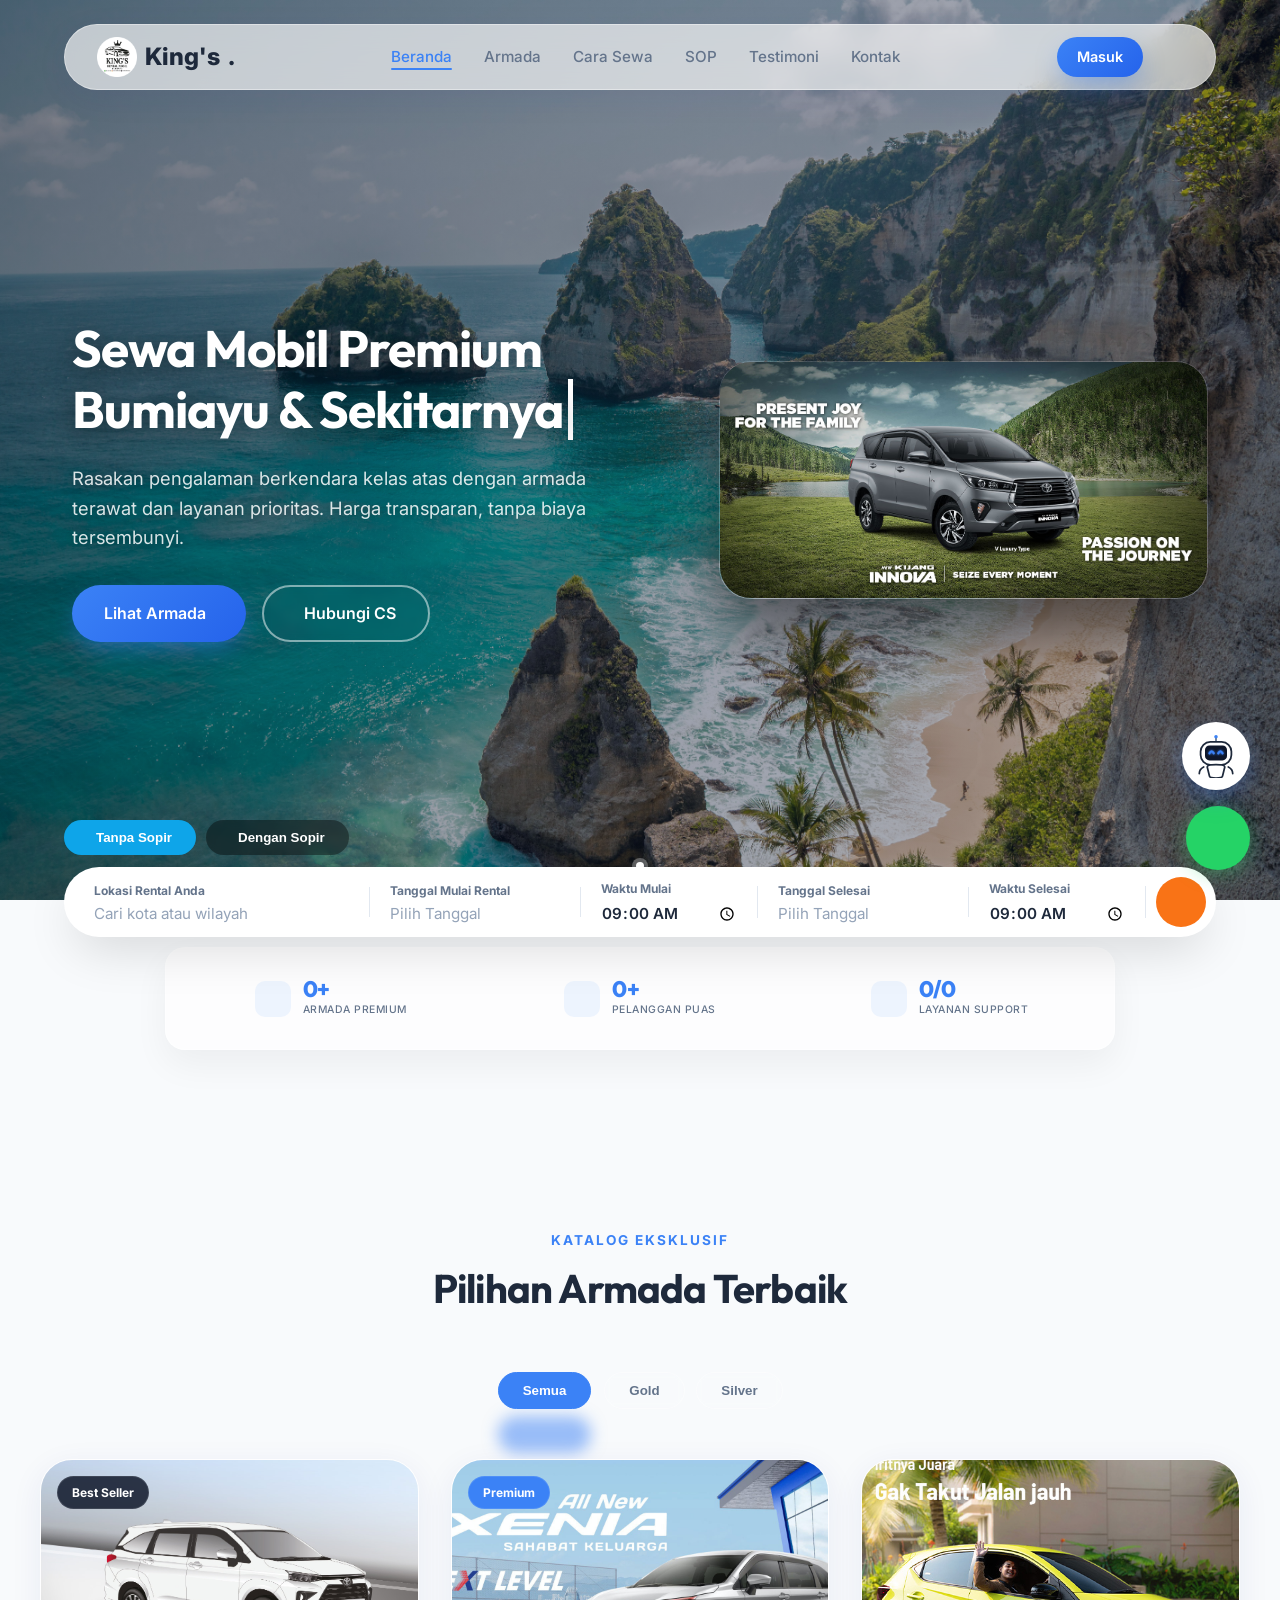
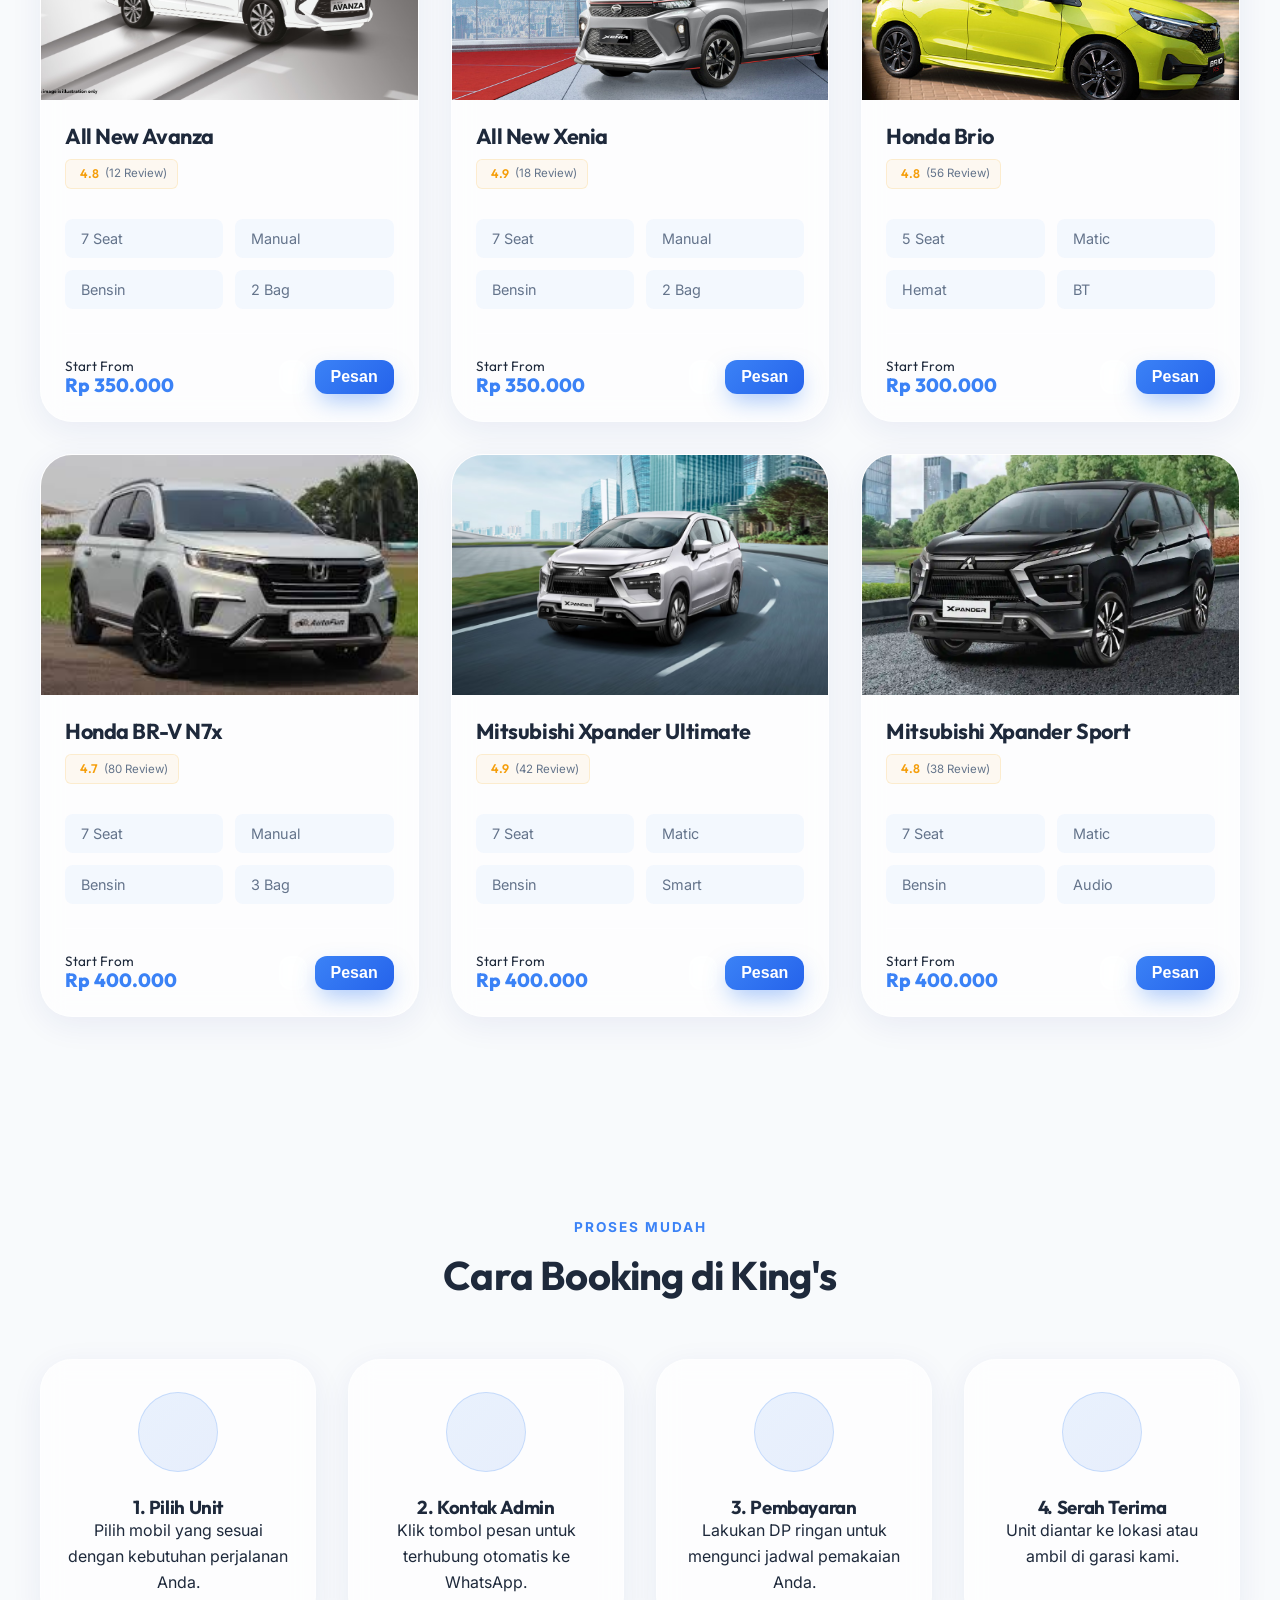
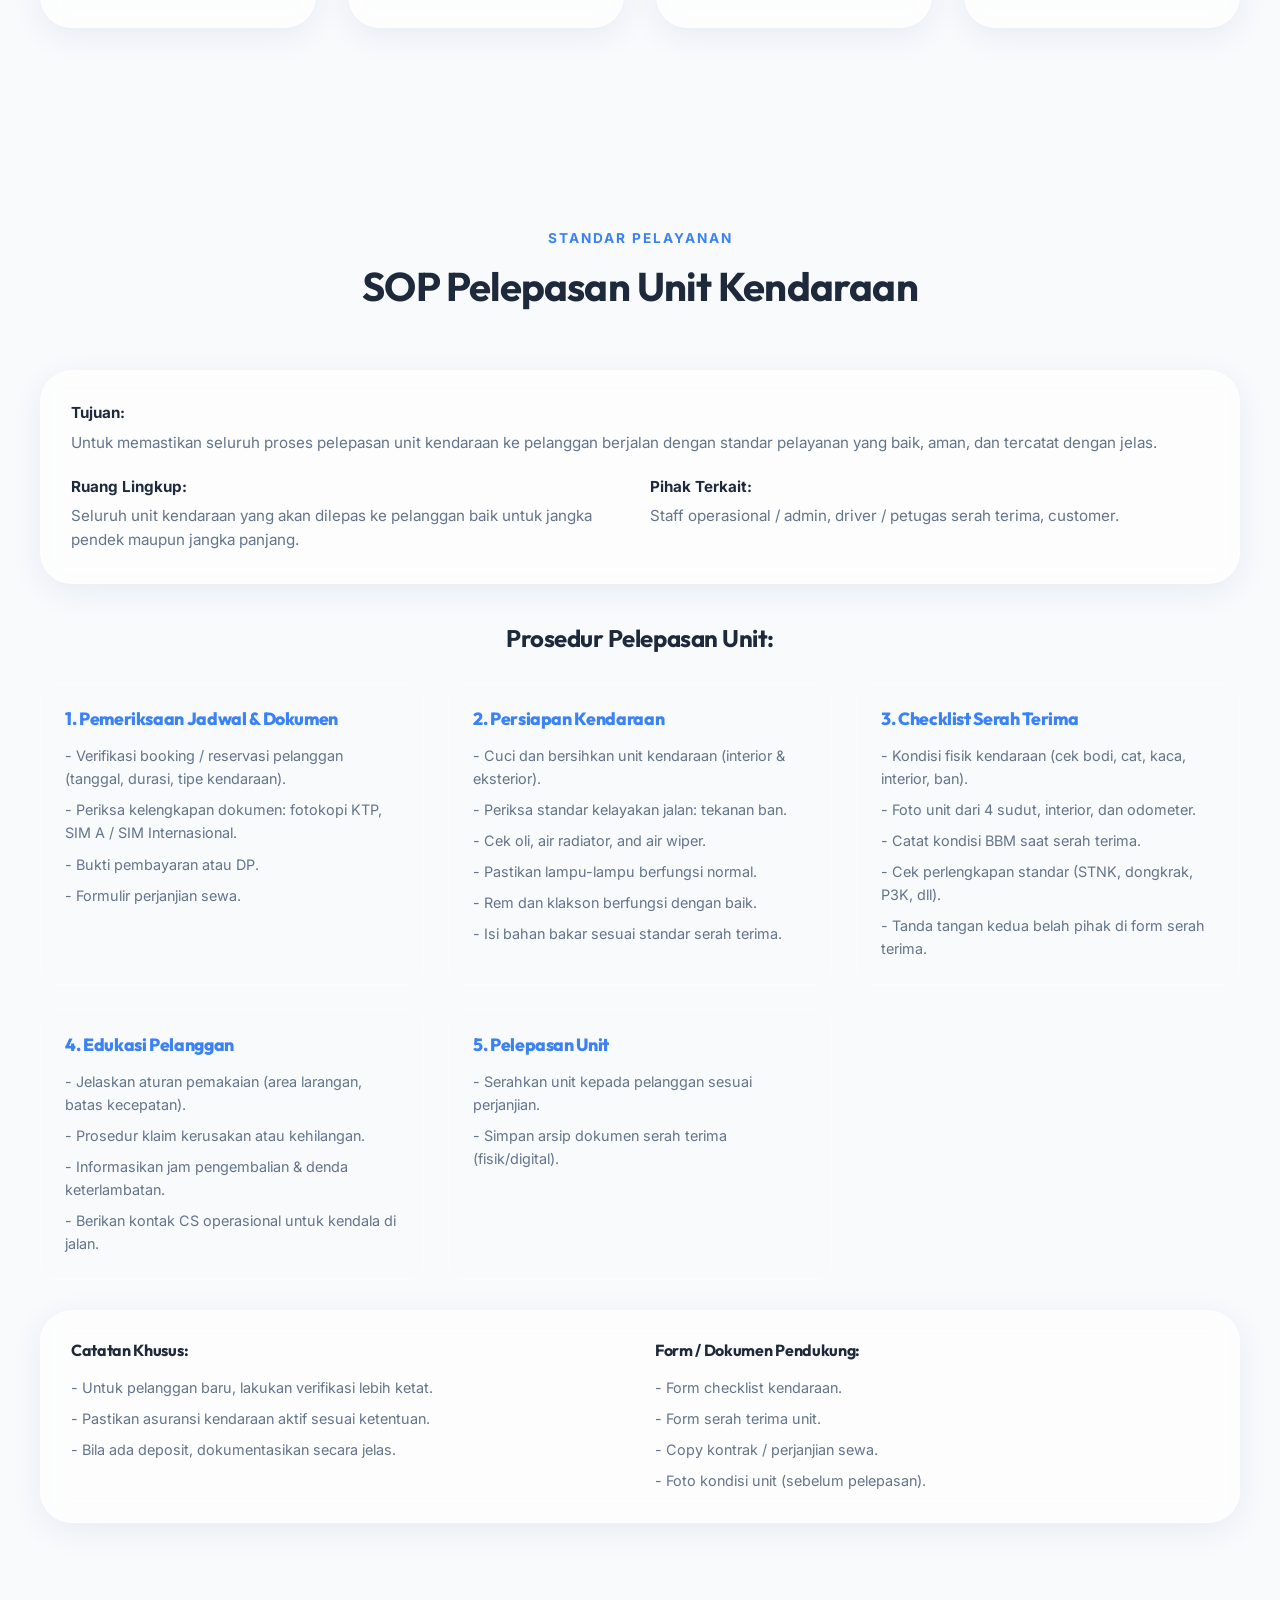
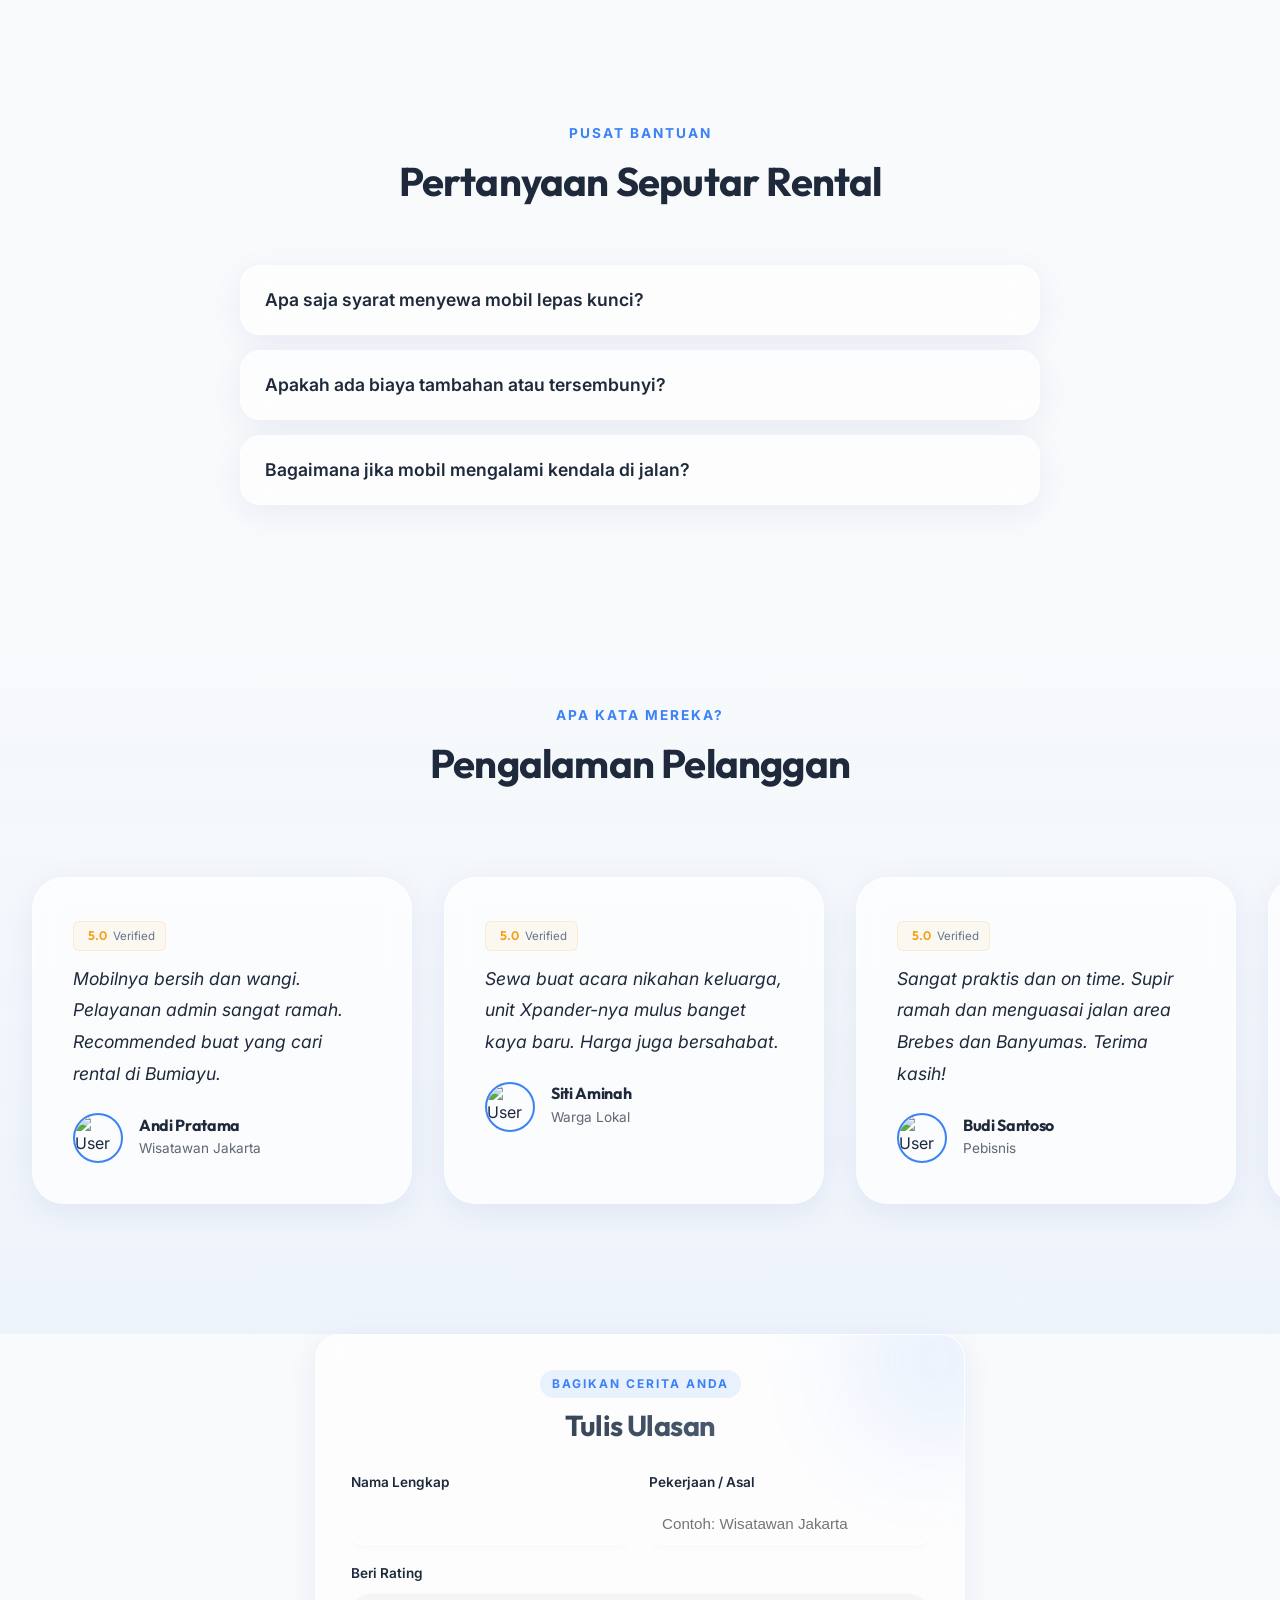
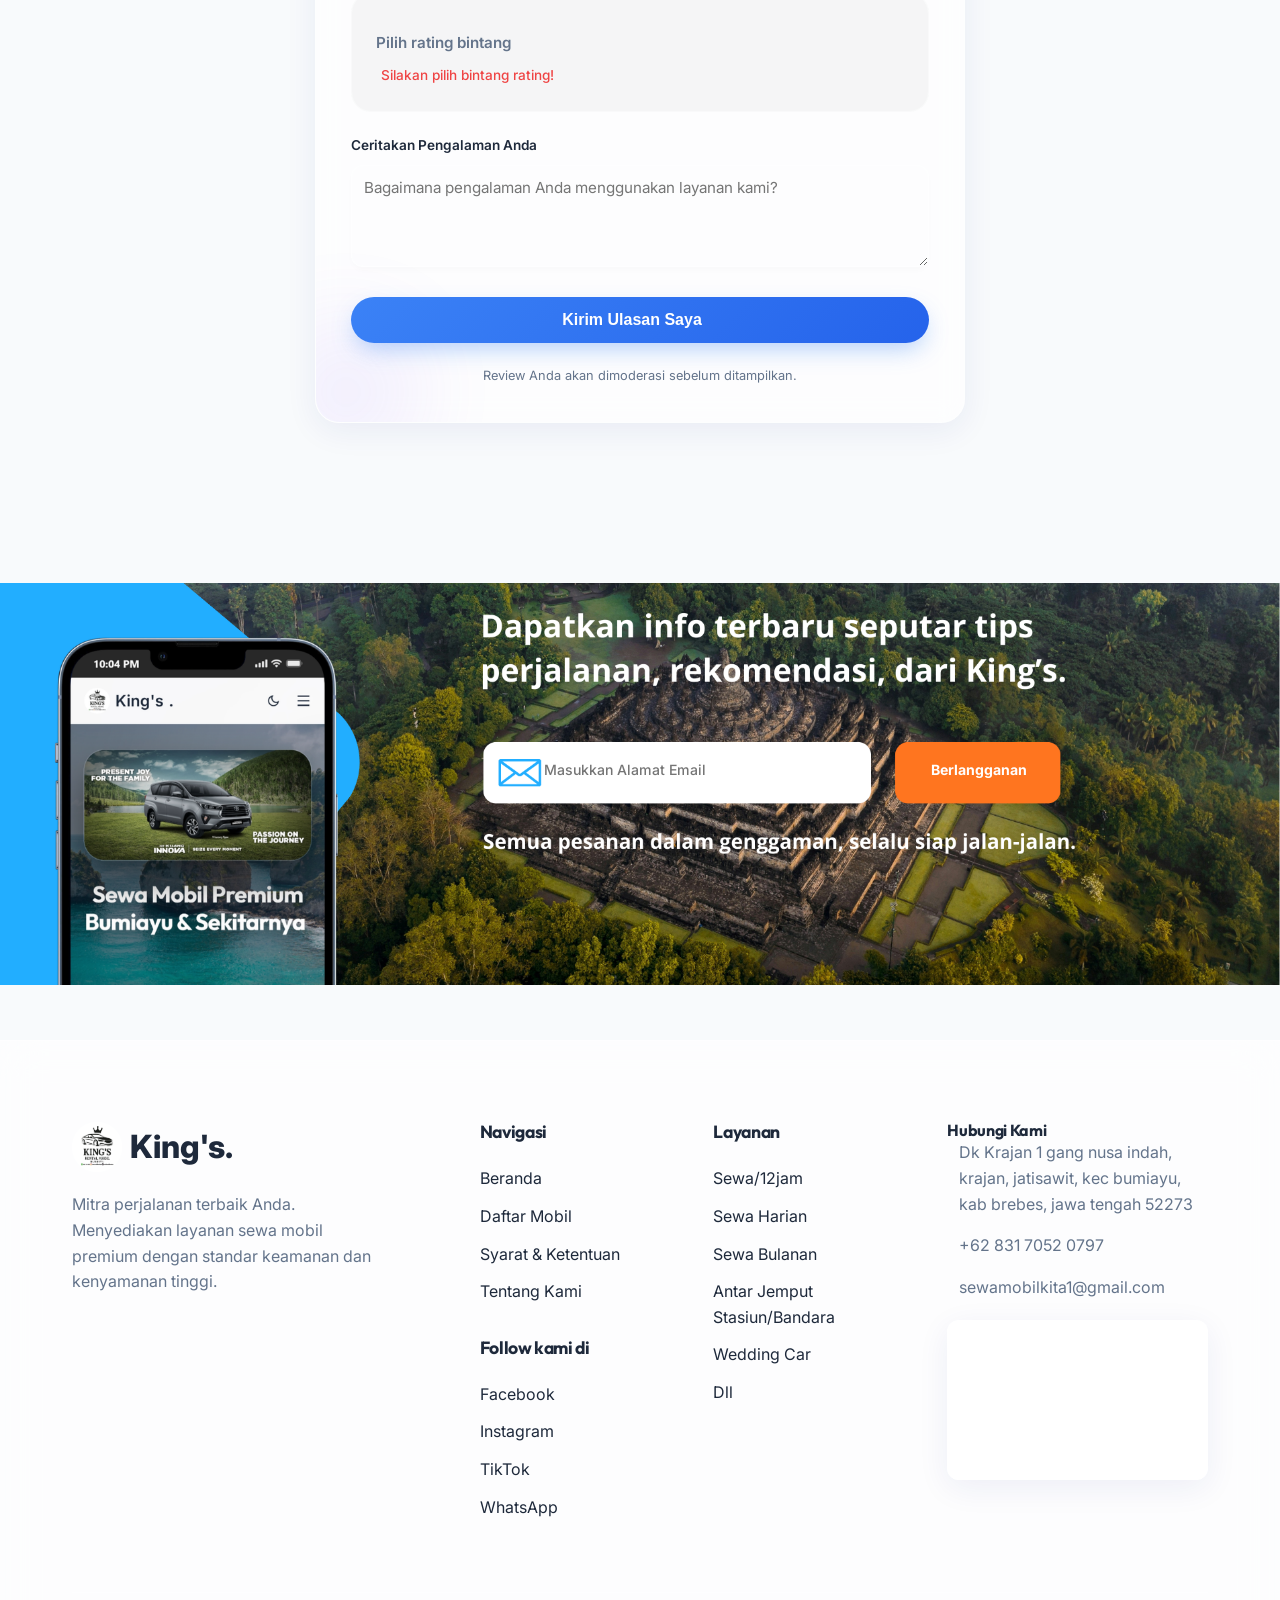
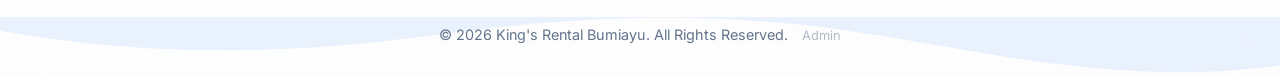
==== commit d764d98f: "update API key Ai Studio" ====
--- a/index.html
+++ b/index.html
@@ -4078,7 +4078,7 @@
         });
 
         // Konfigurasi Gemini API
-        const GEMINI_API_KEY = 'AIzaSyDpPElFjBJiDZ-yN3i5R7bw8WZRiR-_8co';
+        const GEMINI_API_KEY = 'AQ.Ab8RN6KPFOzGe0FawE_4HF_4DplwhcEvYh5h67MGbO4uAGPFMQ';
         const sistemPrompt = `Kamu adalah asisten pelanggan (customer service) yang ramah untuk "Kings Rental Bumiayu". 
         Gunakan bahasa Indonesia santai dan asik. Harga referensi: Avanza/Xenia Rp 300.000, Innova Rp 500.000, Brio/Agya Rp 250.000. 
         Mobil untuk nanjak/pegunungan (seperti Baturraden): Sarankan Avanza/Innova/Rush. Jangan bahas hal-hal di luar rental mobil. Jangan berikan kode/script.`;
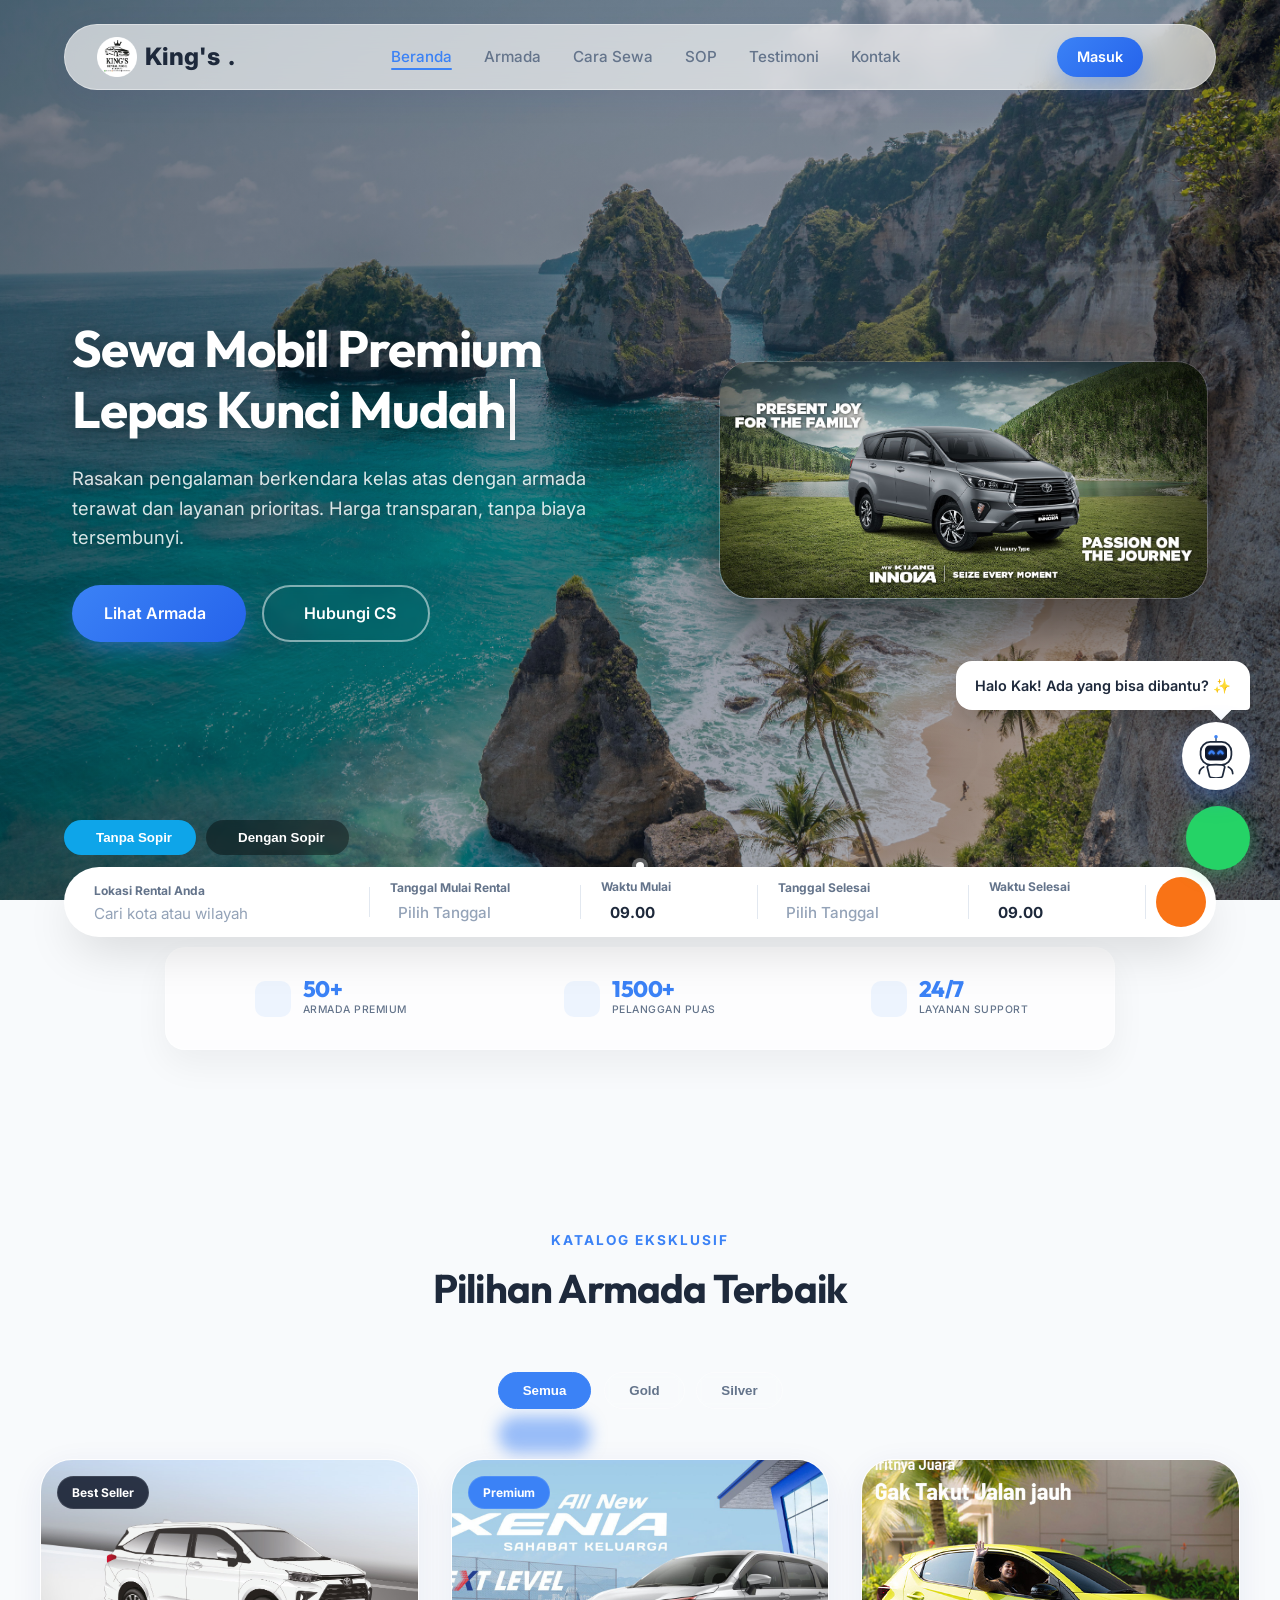
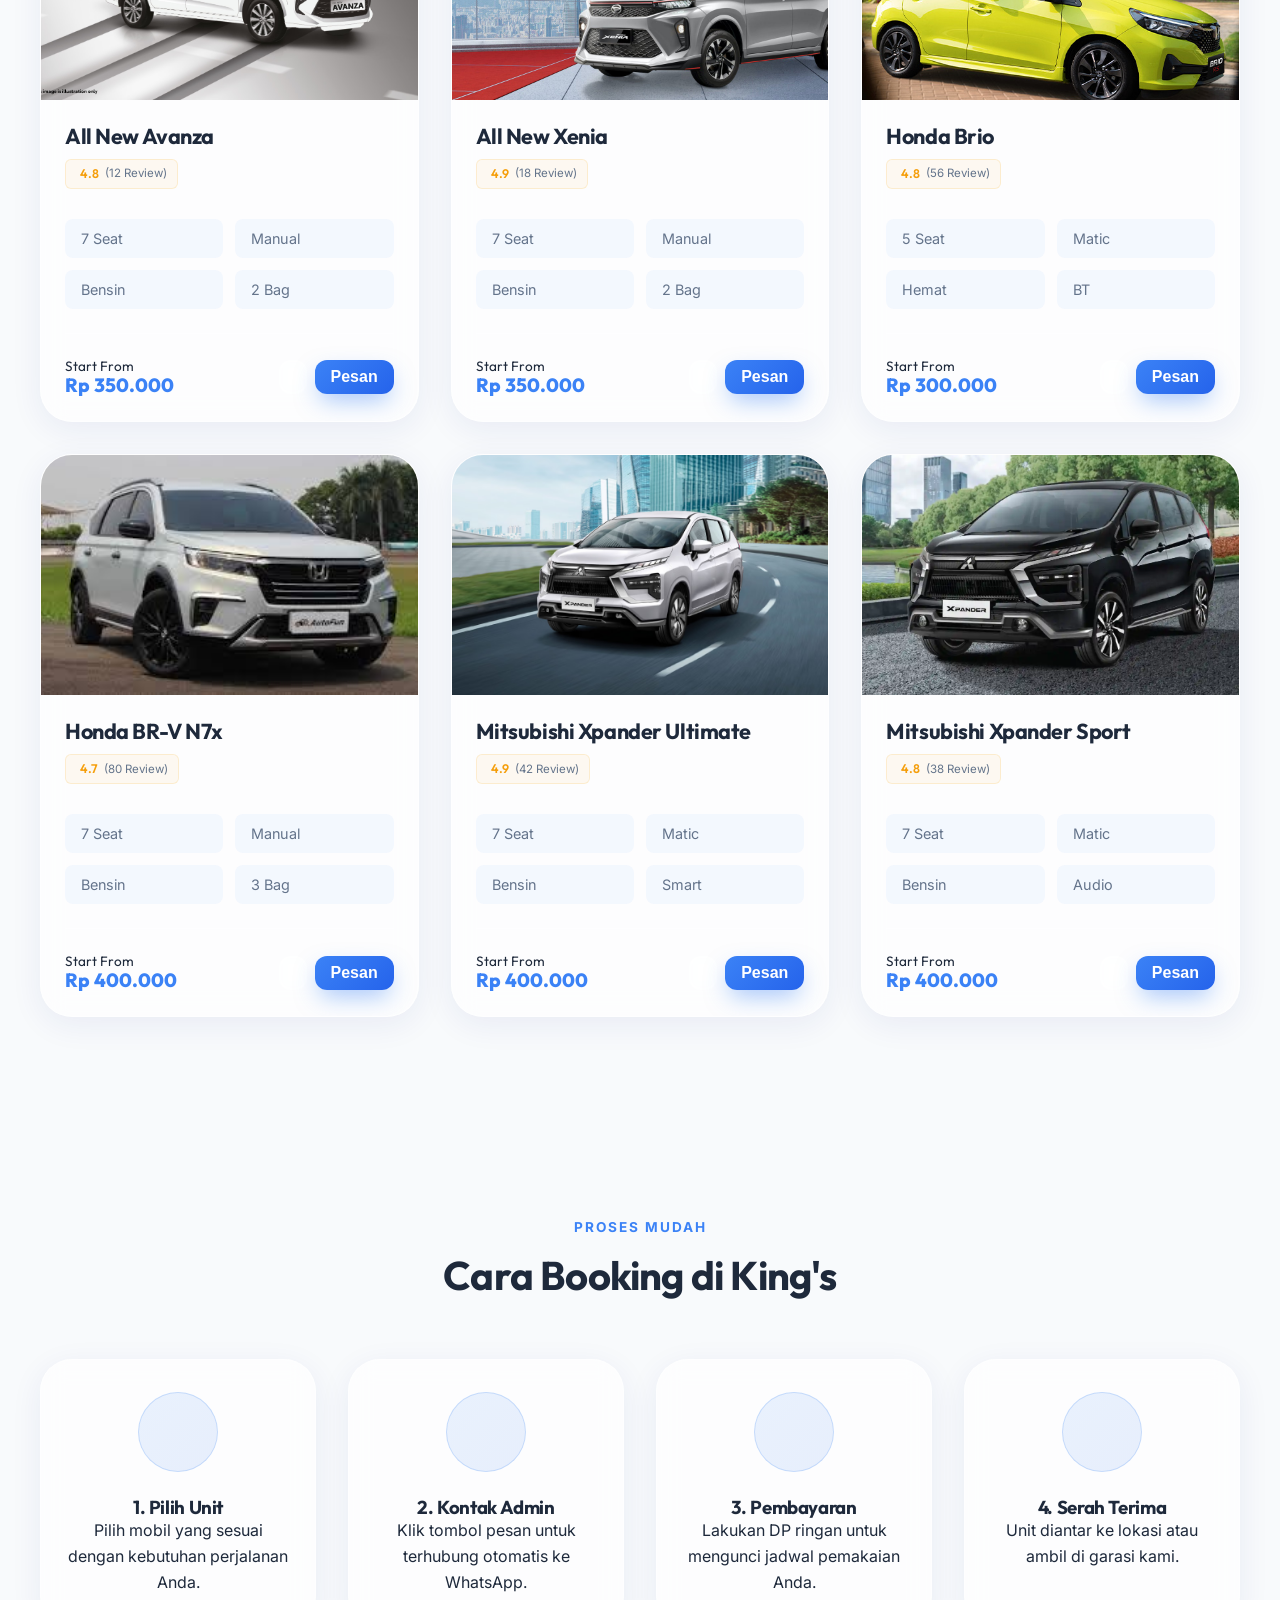
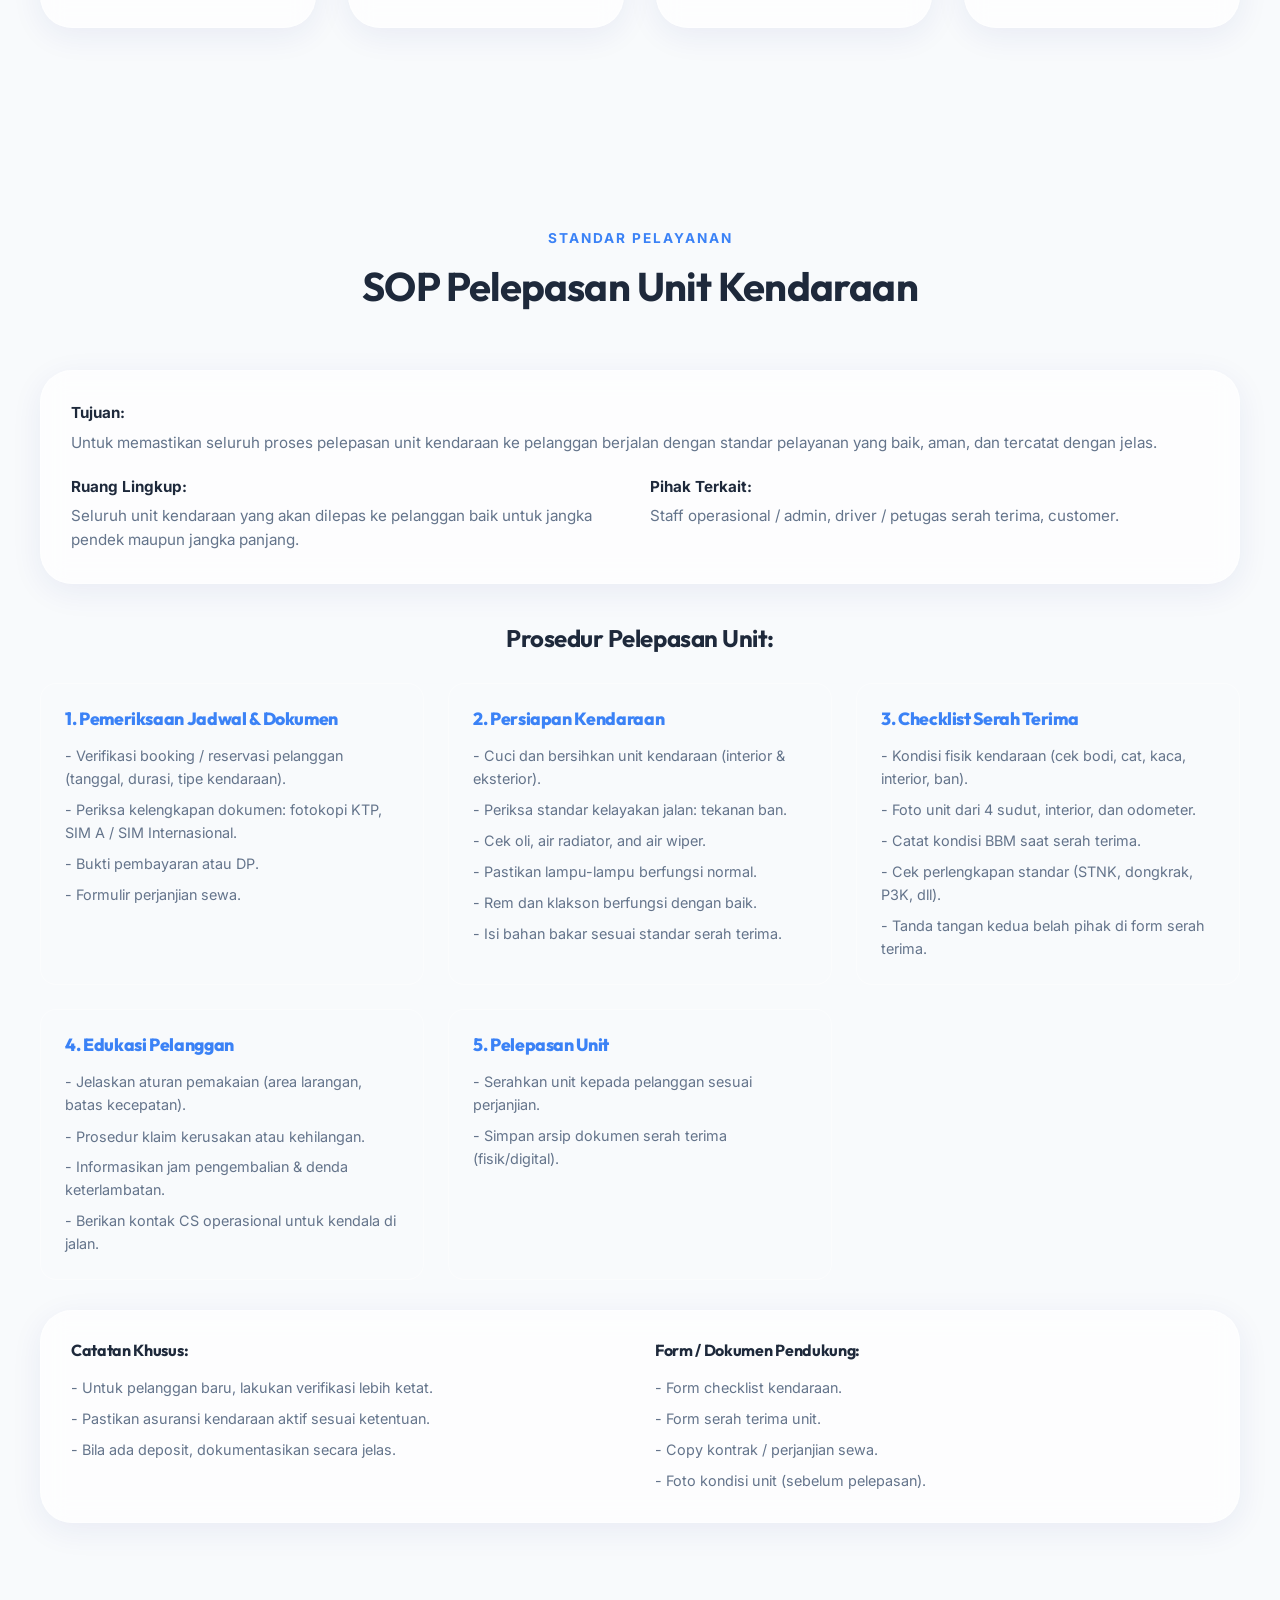
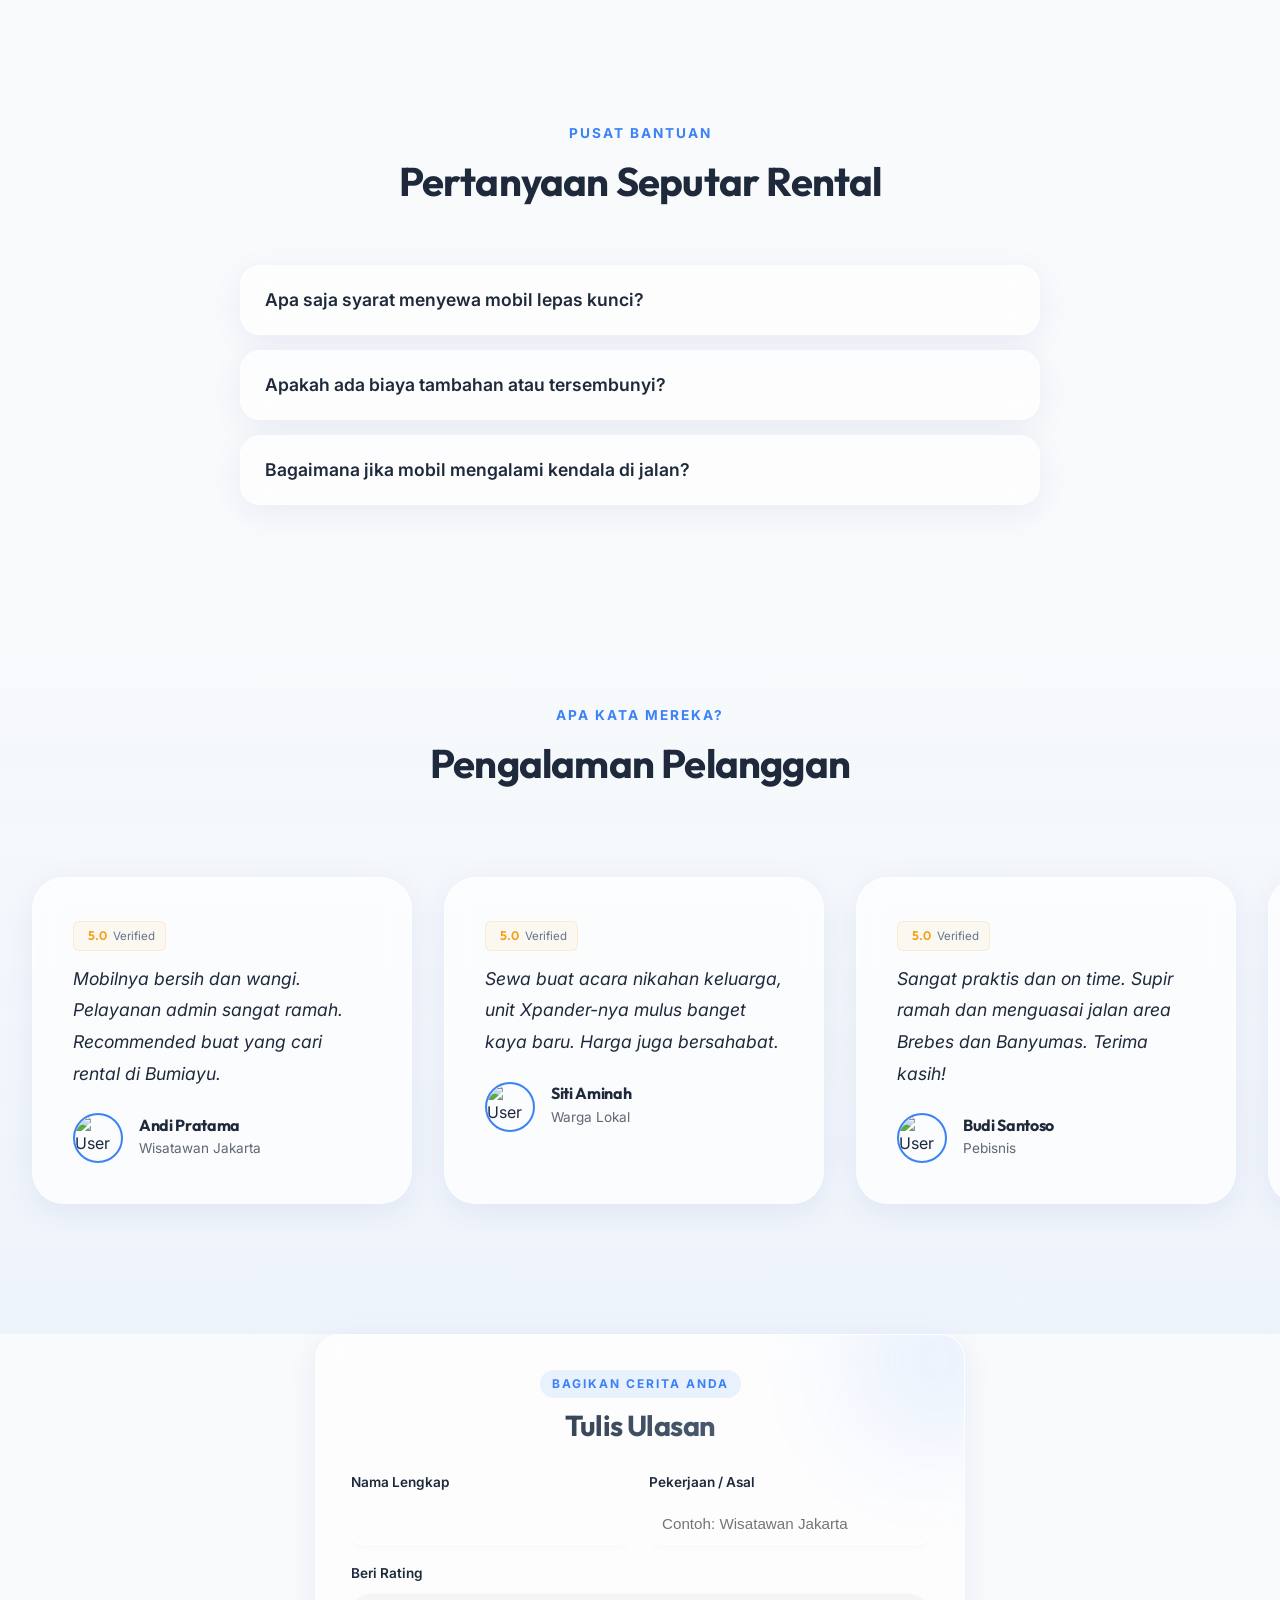
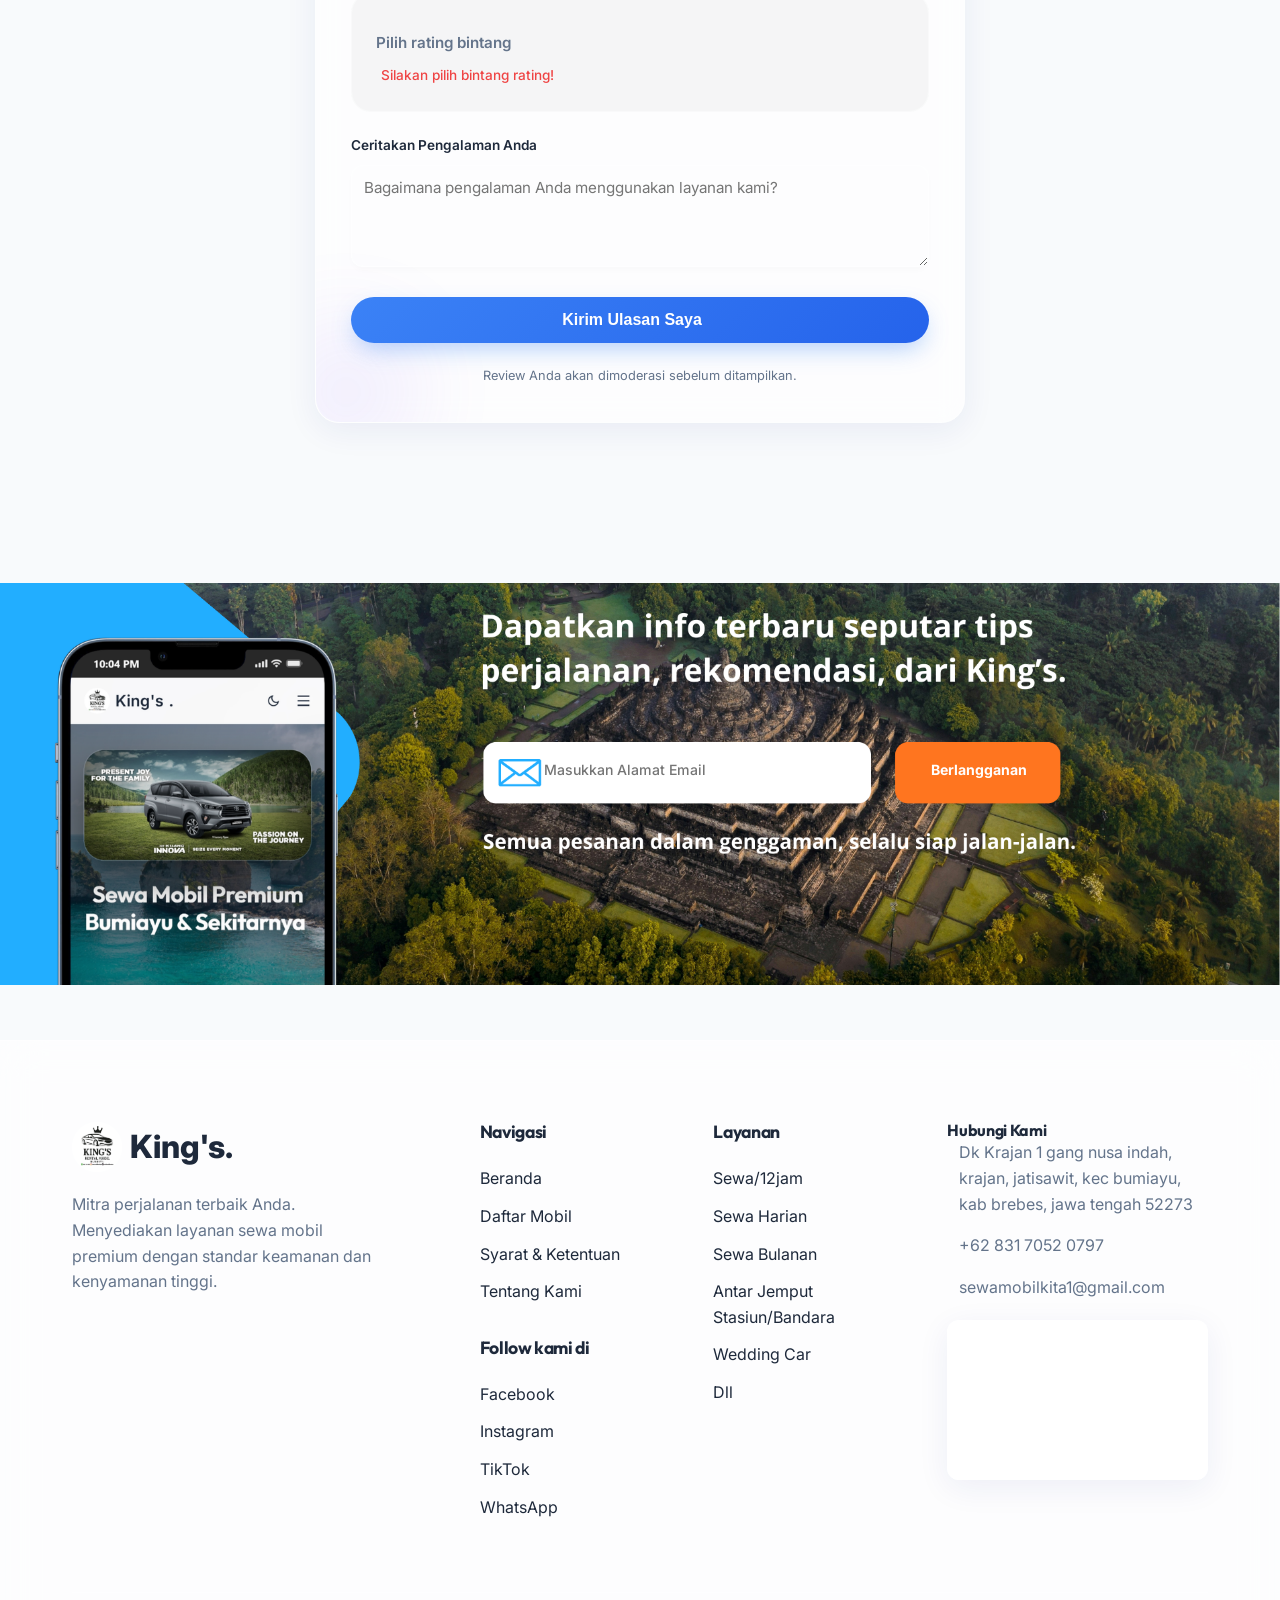
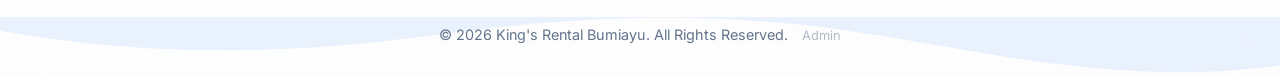
==== commit 643118cf: "Update project rental mobil" ====
--- a/index.html
+++ b/index.html
@@ -30,6 +30,11 @@
 
     <!-- AOS Animation Library -->
     <link href="https://unpkg.com/aos@2.3.1/dist/aos.css" rel="stylesheet">
+
+    <!-- Traveloka Style Date Range Picker CSS -->
+    <link rel="stylesheet" href="assets/css/traveloka-datepicker.css">
+    <!-- Traveloka Style Time Picker CSS -->
+    <link rel="stylesheet" href="assets/css/traveloka-timepicker.css">
 
     <style>
         /* -----------------------------------------------------------
@@ -4244,6 +4249,11 @@
             }
         });
     </script>
+
+    <!-- Traveloka Style Date Range Picker Component -->
+    <script src="assets/js/traveloka-datepicker.js"></script>
+    <!-- Traveloka Style Time Picker Component -->
+    <script src="assets/js/traveloka-timepicker.js"></script>
 </body>
 
 </html>
--- a/assets/css/traveloka-datepicker.css
+++ b/assets/css/traveloka-datepicker.css
@@ -0,0 +1,431 @@
+/* ==========================================================================
+   TRAVELOKA STYLE DATE RANGE PICKER CSS
+   - 2 Bulan Berdampingan di Desktop, 1 Bulan di Mobile (< 768px)
+   - Rentang tanggal: #E5F4FD, Tanggal terpilih: #0194F3
+   - Hari Minggu berwarna merah, "Hari ini" berlabel biru
+   - Touch target minimal 44x44px
+   ========================================================================== */
+
+:root {
+    --tv-blue-primary: #0194F3;
+    --tv-blue-hover: #007ce0;
+    --tv-blue-range: #E5F4FD;
+    --tv-gray-disabled: #CDD0D1;
+    --tv-text-dark: #1e293b;
+    --tv-text-muted: #64748b;
+    --tv-red-sunday: #ef4444;
+    --tv-border: #e2e8f0;
+}
+
+/* 1. CONTAINER TRIGGER DI SEARCH BOX */
+.tv-date-trigger-wrap {
+    cursor: pointer;
+    width: 100%;
+    display: flex;
+    flex-direction: column;
+    justify-content: center;
+    user-select: none;
+    transition: background-color 0.2s;
+}
+
+.tv-date-trigger-wrap:hover .tv-date-display {
+    color: var(--tv-blue-primary);
+}
+
+.tv-date-display {
+    font-size: 0.95rem;
+    font-weight: 700;
+    color: var(--tv-text-dark);
+    display: flex;
+    align-items: center;
+    gap: 8px;
+    transition: color 0.2s;
+    white-space: nowrap;
+}
+
+.tv-date-display i {
+    color: var(--tv-blue-primary);
+    font-size: 1.1rem;
+}
+
+.tv-date-display.empty {
+    color: #94a3b8;
+    font-weight: 500;
+}
+
+/* Sembunyikan input asli secara visual tapi tetap di DOM */
+.tv-hidden-accessible {
+    position: absolute !important;
+    opacity: 0 !important;
+    pointer-events: none !important;
+    width: 1px !important;
+    height: 1px !important;
+    margin: -1px !important;
+    clip: rect(0, 0, 0, 0) !important;
+    overflow: hidden !important;
+}
+
+/* 2. RESTYLE INPUT JAM */
+.search-group input[type="time"] {
+    cursor: pointer;
+    font-weight: 600;
+    color: var(--tv-text-dark);
+    font-size: 0.95rem;
+    padding: 2px 0;
+    border-radius: 4px;
+}
+
+.search-group input[type="time"]::-webkit-calendar-picker-indicator {
+    filter: invert(48%) sepia(82%) saturate(2280%) hue-rotate(183deg) brightness(97%) contrast(98%);
+    cursor: pointer;
+}
+
+/* 3. POPOVER KALENDER TRAVELOKA */
+.tv-datepicker-popover {
+    position: absolute;
+    top: calc(100% + 14px);
+    left: 50%;
+    transform: translateX(-50%) translateY(-10px);
+    background: #ffffff;
+    border-radius: 12px;
+    box-shadow: 0 15px 45px rgba(0, 0, 0, 0.16), 0 2px 10px rgba(0, 0, 0, 0.08);
+    border: 1px solid var(--tv-border);
+    padding: 24px 28px;
+    z-index: 2500;
+    display: none;
+    opacity: 0;
+    transition: opacity 0.2s ease, transform 0.2s ease;
+    font-family: 'Inter', -apple-system, BlinkMacSystemFont, sans-serif;
+    user-select: none;
+    max-width: 95vw;
+}
+
+.tv-datepicker-popover.active {
+    display: block;
+    opacity: 1;
+    transform: translateX(-50%) translateY(0);
+}
+
+/* Segitiga Panah Popover di Atas */
+.tv-datepicker-popover::before {
+    content: '';
+    position: absolute;
+    top: -8px;
+    left: 50%;
+    transform: translateX(-50%) rotate(45deg);
+    width: 16px;
+    height: 16px;
+    background: #ffffff;
+    border-top: 1px solid var(--tv-border);
+    border-left: 1px solid var(--tv-border);
+}
+
+/* Header Popover: Petunjuk & Tombol Tutup */
+.tv-popover-top-info {
+    display: flex;
+    justify-content: space-between;
+    align-items: center;
+    padding-bottom: 16px;
+    margin-bottom: 16px;
+    border-bottom: 1px solid var(--tv-border);
+    font-size: 0.88rem;
+    color: var(--tv-text-muted);
+}
+
+.tv-popover-top-info strong {
+    color: var(--tv-blue-primary);
+}
+
+.tv-popover-close-btn {
+    background: transparent;
+    border: none;
+    color: var(--tv-text-muted);
+    font-size: 1.25rem;
+    cursor: pointer;
+    line-height: 1;
+    padding: 4px;
+    border-radius: 6px;
+    transition: 0.2s;
+}
+
+.tv-popover-close-btn:hover {
+    color: #ef4444;
+    background: rgba(239, 68, 68, 0.08);
+}
+
+/* Container Dua Bulan Berdampingan */
+.tv-months-wrapper {
+    display: flex;
+    gap: 32px;
+    position: relative;
+}
+
+.tv-month-card {
+    width: 308px;
+}
+
+/* Header Bulan & Tombol Navigasi */
+.tv-month-header {
+    display: flex;
+    justify-content: space-between;
+    align-items: center;
+    margin-bottom: 16px;
+    height: 38px;
+}
+
+.tv-month-title {
+    font-family: 'Outfit', 'Inter', sans-serif;
+    font-size: 1.05rem;
+    font-weight: 700;
+    color: var(--tv-text-dark);
+    text-align: center;
+    flex: 1;
+}
+
+.tv-nav-arrow {
+    background: transparent;
+    border: 1px solid var(--tv-border);
+    border-radius: 8px;
+    width: 34px;
+    height: 34px;
+    display: inline-flex;
+    align-items: center;
+    justify-content: center;
+    color: var(--tv-blue-primary);
+    font-size: 1.2rem;
+    cursor: pointer;
+    transition: all 0.2s;
+}
+
+.tv-nav-arrow:hover {
+    background: var(--tv-blue-range);
+    border-color: var(--tv-blue-primary);
+}
+
+.tv-nav-arrow:disabled {
+    opacity: 0.3;
+    cursor: not-allowed;
+    background: transparent;
+    border-color: var(--tv-border);
+}
+
+/* Grid Baris Hari (Sen, Sel, ..., Min) */
+.tv-weekdays-row {
+    display: grid;
+    grid-template-columns: repeat(7, 44px);
+    gap: 0;
+    margin-bottom: 8px;
+    text-align: center;
+}
+
+.tv-weekday {
+    font-size: 0.8rem;
+    font-weight: 700;
+    color: var(--tv-text-muted);
+    padding: 6px 0;
+}
+
+/* Hari Minggu berwarna merah khas kalender Traveloka/Indonesia */
+.tv-weekday.sunday {
+    color: var(--tv-red-sunday);
+}
+
+/* Grid Tanggal-Tanggal */
+.tv-days-grid {
+    display: grid;
+    grid-template-columns: repeat(7, 44px);
+    gap: 4px 0;
+}
+
+/* Kotak Tiap Tanggal (Cell Touch Target Minimal 44x44px) */
+.tv-day-cell {
+    width: 44px;
+    min-width: 44px;
+    height: 44px;
+    min-height: 44px;
+    position: relative;
+    display: flex;
+    align-items: center;
+    justify-content: center;
+    padding: 0;
+    box-sizing: border-box;
+}
+
+.tv-day-btn {
+    width: 40px;
+    height: 40px;
+    border-radius: 50%;
+    border: none;
+    background: transparent;
+    color: var(--tv-text-dark);
+    font-size: 0.92rem;
+    font-weight: 600;
+    cursor: pointer;
+    display: flex;
+    flex-direction: column;
+    align-items: center;
+    justify-content: center;
+    position: relative;
+    z-index: 2;
+    transition: background-color 0.15s, color 0.15s;
+    outline: none;
+}
+
+/* Hari Minggu */
+.tv-day-cell.is-sunday .tv-day-btn {
+    color: var(--tv-red-sunday);
+}
+
+/* Tanggal yang dinonaktifkan (Lewat) */
+.tv-day-cell.disabled .tv-day-btn {
+    color: var(--tv-gray-disabled) !important;
+    cursor: not-allowed !important;
+    text-decoration: none !important;
+}
+
+/* Hover tanggal aktif */
+.tv-day-cell:not(.disabled) .tv-day-btn:hover {
+    background-color: #f1f5f9;
+}
+
+/* HARI INI (Label kecil biru & garis bawah) */
+.tv-day-cell.is-today .tv-today-tag {
+    font-size: 7px;
+    color: var(--tv-blue-primary);
+    font-weight: 800;
+    line-height: 1;
+    margin-bottom: 2px;
+    letter-spacing: -0.2px;
+}
+
+.tv-day-cell.is-today .tv-day-num {
+    text-decoration: underline;
+    text-decoration-color: var(--tv-blue-primary);
+    text-decoration-thickness: 2px;
+    text-underline-offset: 2px;
+}
+
+/* TANGGAL TERPILIH (Lingkaran Biru #0194F3) */
+.tv-day-cell.is-start .tv-day-btn,
+.tv-day-cell.is-end .tv-day-btn {
+    background-color: var(--tv-blue-primary) !important;
+    color: #ffffff !important;
+    font-weight: 700;
+    box-shadow: 0 4px 10px rgba(1, 148, 243, 0.35);
+}
+
+.tv-day-cell.is-start .tv-today-tag,
+.tv-day-cell.is-end .tv-today-tag {
+    color: #ffffff !important;
+}
+
+.tv-day-cell.is-start .tv-day-num,
+.tv-day-cell.is-end .tv-day-num {
+    text-decoration: none !important;
+}
+
+/* HIGHLIGHT RENTANG BIRU MUDA (#E5F4FD) */
+.tv-day-cell.in-range {
+    background-color: var(--tv-blue-range);
+}
+
+.tv-day-cell.in-range .tv-day-btn {
+    color: #0369a1;
+}
+
+/* Sambungan rentang pada start & end */
+.tv-day-cell.is-start.has-range-end {
+    background: linear-gradient(to right, transparent 50%, var(--tv-blue-range) 50%);
+}
+
+.tv-day-cell.is-end.has-range-start {
+    background: linear-gradient(to left, transparent 50%, var(--tv-blue-range) 50%);
+}
+
+/* Footer Kalender: Tombol Cepat */
+.tv-popover-footer {
+    display: flex;
+    justify-content: space-between;
+    align-items: center;
+    margin-top: 18px;
+    padding-top: 14px;
+    border-top: 1px solid var(--tv-border);
+}
+
+.tv-duration-badge {
+    font-size: 0.85rem;
+    font-weight: 700;
+    color: var(--tv-blue-primary);
+    background: var(--tv-blue-range);
+    padding: 6px 12px;
+    border-radius: 20px;
+}
+
+.tv-btn-done {
+    background: var(--tv-blue-primary);
+    color: #ffffff;
+    border: none;
+    padding: 8px 18px;
+    font-size: 0.88rem;
+    font-weight: 700;
+    border-radius: 8px;
+    cursor: pointer;
+    transition: 0.2s;
+}
+
+.tv-btn-done:hover {
+    background: var(--tv-blue-hover);
+}
+
+/* ==========================================================================
+   RESPONSIVE MOBILE (< 768px): Tampilkan 1 Bulan Saja & Atur Lebar Penuh
+   ========================================================================== */
+@media (max-width: 768px) {
+    .tv-datepicker-popover {
+        position: fixed;
+        top: auto;
+        bottom: 0;
+        left: 0;
+        right: 0;
+        transform: translateY(100%);
+        width: 100vw;
+        max-width: 100vw;
+        border-radius: 20px 20px 0 0;
+        padding: 20px 16px 30px;
+        box-shadow: 0 -10px 40px rgba(0, 0, 0, 0.25);
+    }
+
+    .tv-datepicker-popover.active {
+        transform: translateY(0);
+    }
+
+    .tv-datepicker-popover::before {
+        display: none;
+    }
+
+    .tv-months-wrapper {
+        flex-direction: column;
+        gap: 0;
+        align-items: center;
+    }
+
+    /* Sembunyikan bulan kedua di layar HP kecil */
+    .tv-month-card:nth-child(2) {
+        display: none;
+    }
+
+    .tv-month-card {
+        width: 100%;
+        max-width: 320px;
+    }
+
+    .tv-weekdays-row,
+    .tv-days-grid {
+        grid-template-columns: repeat(7, 1fr);
+    }
+
+    .tv-day-cell {
+        width: 100%;
+        min-width: 0;
+    }
+}
--- a/assets/css/traveloka-timepicker.css
+++ b/assets/css/traveloka-timepicker.css
@@ -0,0 +1,270 @@
+/* ==========================================================================
+   TRAVELOKA STYLE TWO-COLUMN TIME PICKER CSS
+   - Dua Kolom: Jam (0-23 tanpa nol) & Menit (0, 30)
+   - Border kotak list #D0D5D8, border-radius 8px, tinggi ~360px
+   - Item terpilih: background #F1F3F3 dengan titik biru (#0194F3) di kiri
+   - Tombol "Selesai" di kanan bawah
+   - Format field "09.00" dengan ikon jam biru (#0194F3)
+   ========================================================================== */
+
+:root {
+    --tv-time-blue: #0194F3;
+    --tv-time-blue-glow: rgba(1, 148, 243, 0.18);
+    --tv-time-border-box: #D0D5D8;
+    --tv-time-item-active: #F1F3F3;
+    --tv-time-disabled: #CDD0D1;
+    --tv-time-text: #1e293b;
+    --tv-time-text-muted: #64748b;
+    --tv-time-popover-border: #e2e8f0;
+}
+
+/* 1. TRIGGER FIELD WAKTU DI SEARCH BOX */
+.tv-time-trigger-wrap {
+    cursor: pointer;
+    width: 100%;
+    display: flex;
+    flex-direction: column;
+    justify-content: center;
+    user-select: none;
+    transition: all 0.2s ease;
+    padding: 3px 6px;
+    margin: -3px -6px;
+    border-radius: 6px;
+    border: 1px solid transparent;
+    outline: none;
+}
+
+.tv-time-trigger-wrap:hover .tv-time-display {
+    color: var(--tv-time-blue);
+}
+
+.tv-time-trigger-wrap.active,
+.tv-time-trigger-wrap:focus-visible {
+    border-color: var(--tv-time-blue);
+    box-shadow: 0 0 0 3px var(--tv-time-blue-glow);
+    background-color: rgba(1, 148, 243, 0.02);
+}
+
+.tv-time-display {
+    font-size: 0.95rem;
+    font-weight: 700;
+    color: var(--tv-time-text);
+    display: flex;
+    align-items: center;
+    gap: 8px;
+    transition: color 0.2s;
+    white-space: nowrap;
+    font-family: 'Inter', -apple-system, BlinkMacSystemFont, sans-serif;
+}
+
+.tv-time-display i {
+    color: var(--tv-time-blue);
+    font-size: 1.15rem;
+    line-height: 1;
+    flex-shrink: 0;
+}
+
+/* Sembunyikan input asli secara visual tapi tetap di DOM */
+.tv-hidden-accessible {
+    position: absolute !important;
+    opacity: 0 !important;
+    pointer-events: none !important;
+    width: 1px !important;
+    height: 1px !important;
+    margin: -1px !important;
+    clip: rect(0, 0, 0, 0) !important;
+    overflow: hidden !important;
+}
+
+/* 2. POPOVER DUA KOLOM (JAM & MENIT) */
+.tv-timepicker-popover {
+    position: absolute;
+    top: calc(100% + 10px);
+    left: 0;
+    width: 290px;
+    background: #ffffff;
+    border-radius: 12px;
+    box-shadow: 0 15px 40px rgba(0, 0, 0, 0.12), 0 3px 12px rgba(0, 0, 0, 0.06);
+    border: 1px solid var(--tv-time-popover-border);
+    padding: 18px 20px 14px 20px;
+    z-index: 2500;
+    display: none;
+    opacity: 0;
+    transform: translateY(-8px);
+    transition: opacity 0.2s ease, transform 0.2s ease;
+    font-family: 'Inter', -apple-system, BlinkMacSystemFont, sans-serif;
+    user-select: none;
+    box-sizing: border-box;
+}
+
+.tv-timepicker-popover.active {
+    display: block;
+    opacity: 1;
+    transform: translateY(0);
+}
+
+/* Container Dua Kolom */
+.tv-time-columns-wrap {
+    display: flex;
+    gap: 16px;
+    margin-bottom: 12px;
+}
+
+.tv-time-col {
+    flex: 1;
+    min-width: 0;
+    display: flex;
+    flex-direction: column;
+}
+
+.tv-time-col-title {
+    font-size: 0.95rem;
+    font-weight: 700;
+    color: var(--tv-time-text);
+    margin-bottom: 8px;
+    text-align: left;
+}
+
+/* Kotak List Kolom (Border #D0D5D8, radius 8px, tinggi ~360px) */
+.tv-time-col-box {
+    border: 1px solid var(--tv-time-border-box);
+    border-radius: 8px;
+    height: 360px;
+    overflow-y: auto;
+    overflow-x: hidden;
+    scroll-behavior: smooth;
+    padding: 4px 0;
+    margin: 0;
+    list-style: none;
+    -webkit-overflow-scrolling: touch;
+    outline: none;
+}
+
+/* Scrollbar Custom Abu-abu */
+.tv-time-col-box::-webkit-scrollbar {
+    width: 5px;
+}
+
+.tv-time-col-box::-webkit-scrollbar-track {
+    background: #f8fafc;
+    border-radius: 4px;
+}
+
+.tv-time-col-box::-webkit-scrollbar-thumb {
+    background: #cbd5e1;
+    border-radius: 4px;
+}
+
+.tv-time-col-box::-webkit-scrollbar-thumb:hover {
+    background: #94a3b8;
+}
+
+/* Item Angka di Kolom */
+.tv-time-col-item {
+    position: relative;
+    min-height: 44px;
+    display: flex;
+    align-items: center;
+    justify-content: center;
+    font-size: 0.95rem;
+    font-weight: 500;
+    color: var(--tv-time-text);
+    cursor: pointer;
+    border: none;
+    background: transparent;
+    width: 100%;
+    text-align: center;
+    outline: none;
+    transition: background-color 0.15s ease, color 0.15s ease;
+    padding: 0 10px;
+    box-sizing: border-box;
+}
+
+.tv-time-col-item:hover:not(.disabled) {
+    background-color: var(--tv-time-item-active);
+}
+
+/* Item Terpilih: background #F1F3F3 & titik biru (#0194F3) di kiri */
+.tv-time-col-item.selected {
+    background-color: var(--tv-time-item-active);
+    font-weight: 700;
+    color: var(--tv-time-text);
+}
+
+.tv-time-col-item.selected::before {
+    content: '';
+    position: absolute;
+    left: 18px;
+    width: 6px;
+    height: 6px;
+    border-radius: 50%;
+    background-color: var(--tv-time-blue);
+}
+
+/* Item Disabled */
+.tv-time-col-item.disabled {
+    color: var(--tv-time-disabled);
+    cursor: not-allowed;
+    background: transparent;
+}
+
+.tv-time-col-item.disabled::before {
+    display: none;
+}
+
+/* Fokus Keyboard */
+.tv-time-col-item:focus-visible {
+    outline: 2px solid var(--tv-time-blue);
+    outline-offset: -2px;
+}
+
+/* 3. FOOTER POPOVER (TOMBOL "SELESAI") */
+.tv-timepicker-footer {
+    display: flex;
+    justify-content: flex-end;
+    align-items: center;
+    padding-top: 10px;
+    border-top: 1px solid #f1f5f9;
+}
+
+.tv-time-btn-done {
+    background: transparent;
+    border: none;
+    color: var(--tv-time-blue);
+    font-size: 0.95rem;
+    font-weight: 700;
+    cursor: pointer;
+    padding: 6px 12px;
+    border-radius: 6px;
+    transition: opacity 0.2s, background-color 0.2s;
+    font-family: inherit;
+    outline: none;
+}
+
+.tv-time-btn-done:hover {
+    opacity: 0.85;
+    background-color: #f0f7ff;
+}
+
+.tv-time-btn-done:focus-visible {
+    outline: 2px solid var(--tv-time-blue);
+}
+
+/* 4. RESPONSIVITAS MOBILE */
+@media (max-width: 768px) {
+    .tv-timepicker-popover {
+        width: 100%;
+        max-width: 100%;
+        left: 0;
+        right: 0;
+        padding: 14px;
+    }
+
+    .tv-time-col-box {
+        height: 240px;
+    }
+
+    .tv-time-col-item.selected::before {
+        left: 14px;
+    }
+}
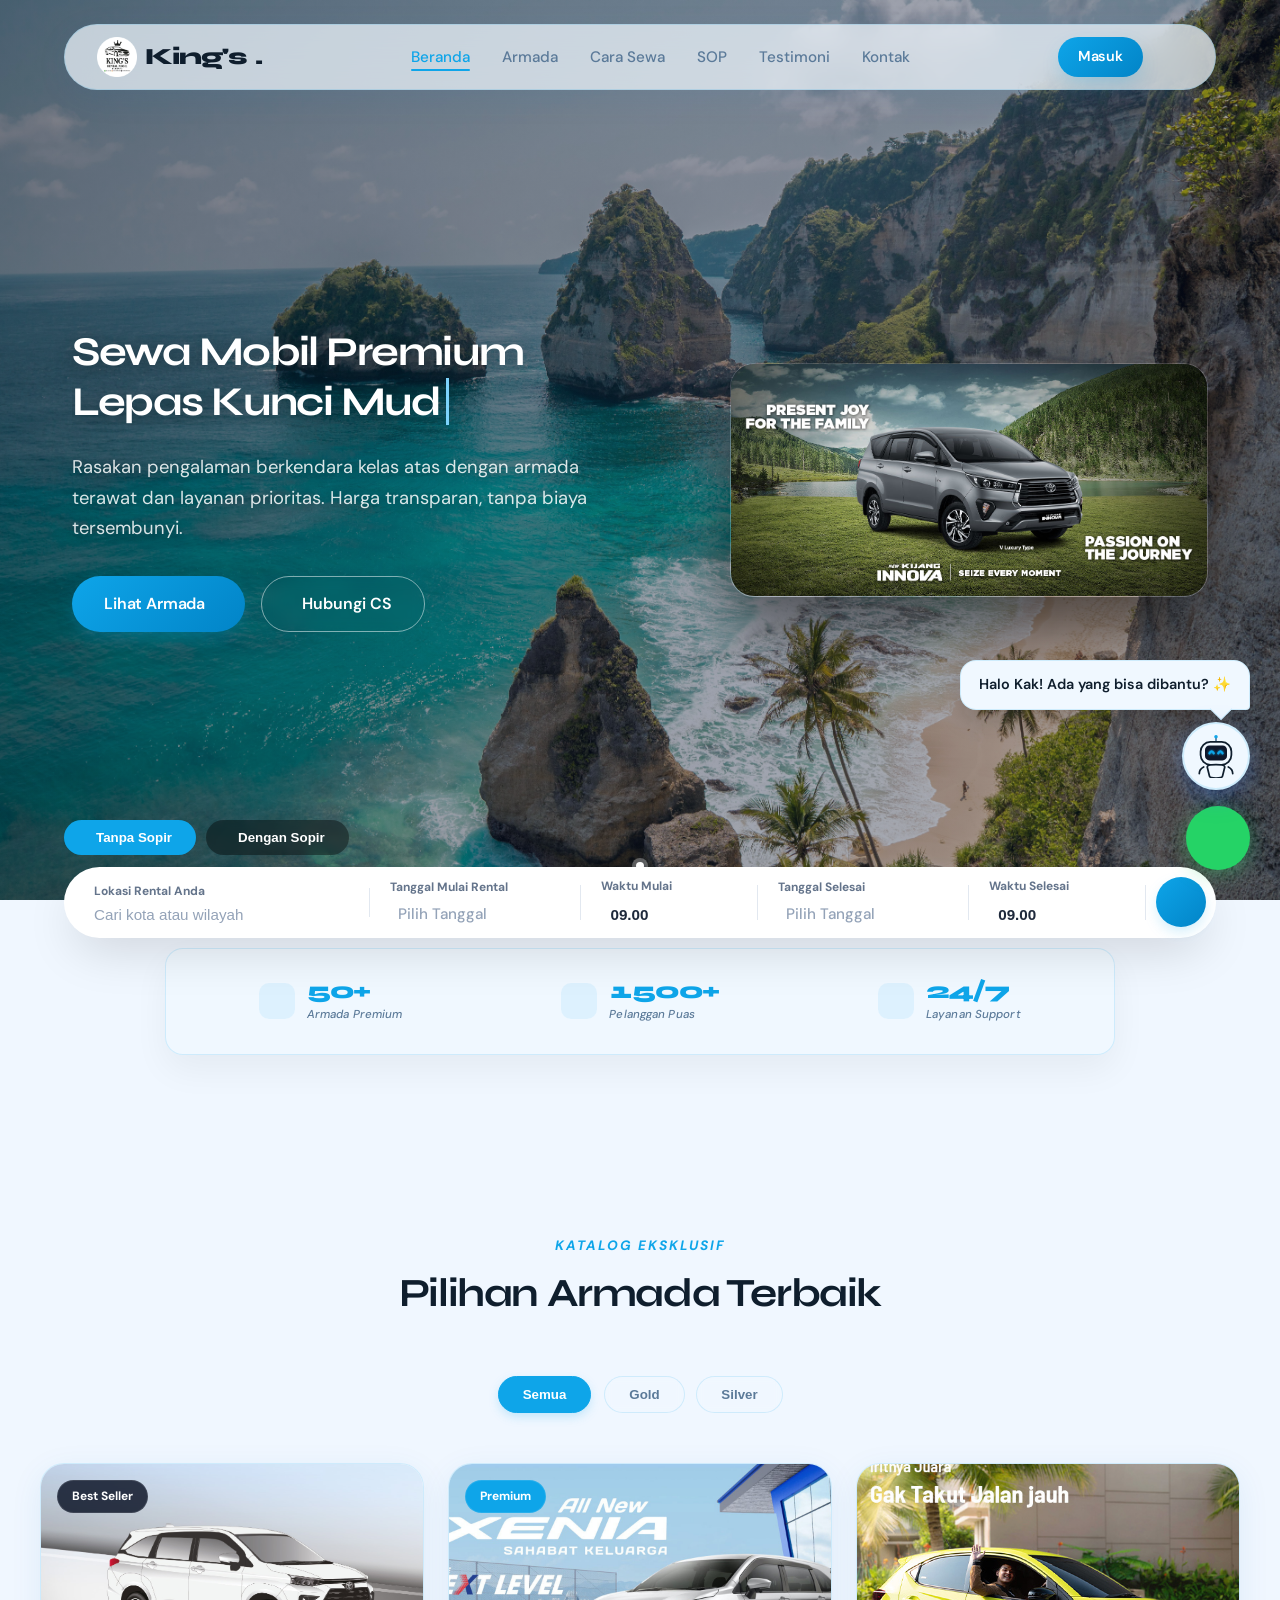
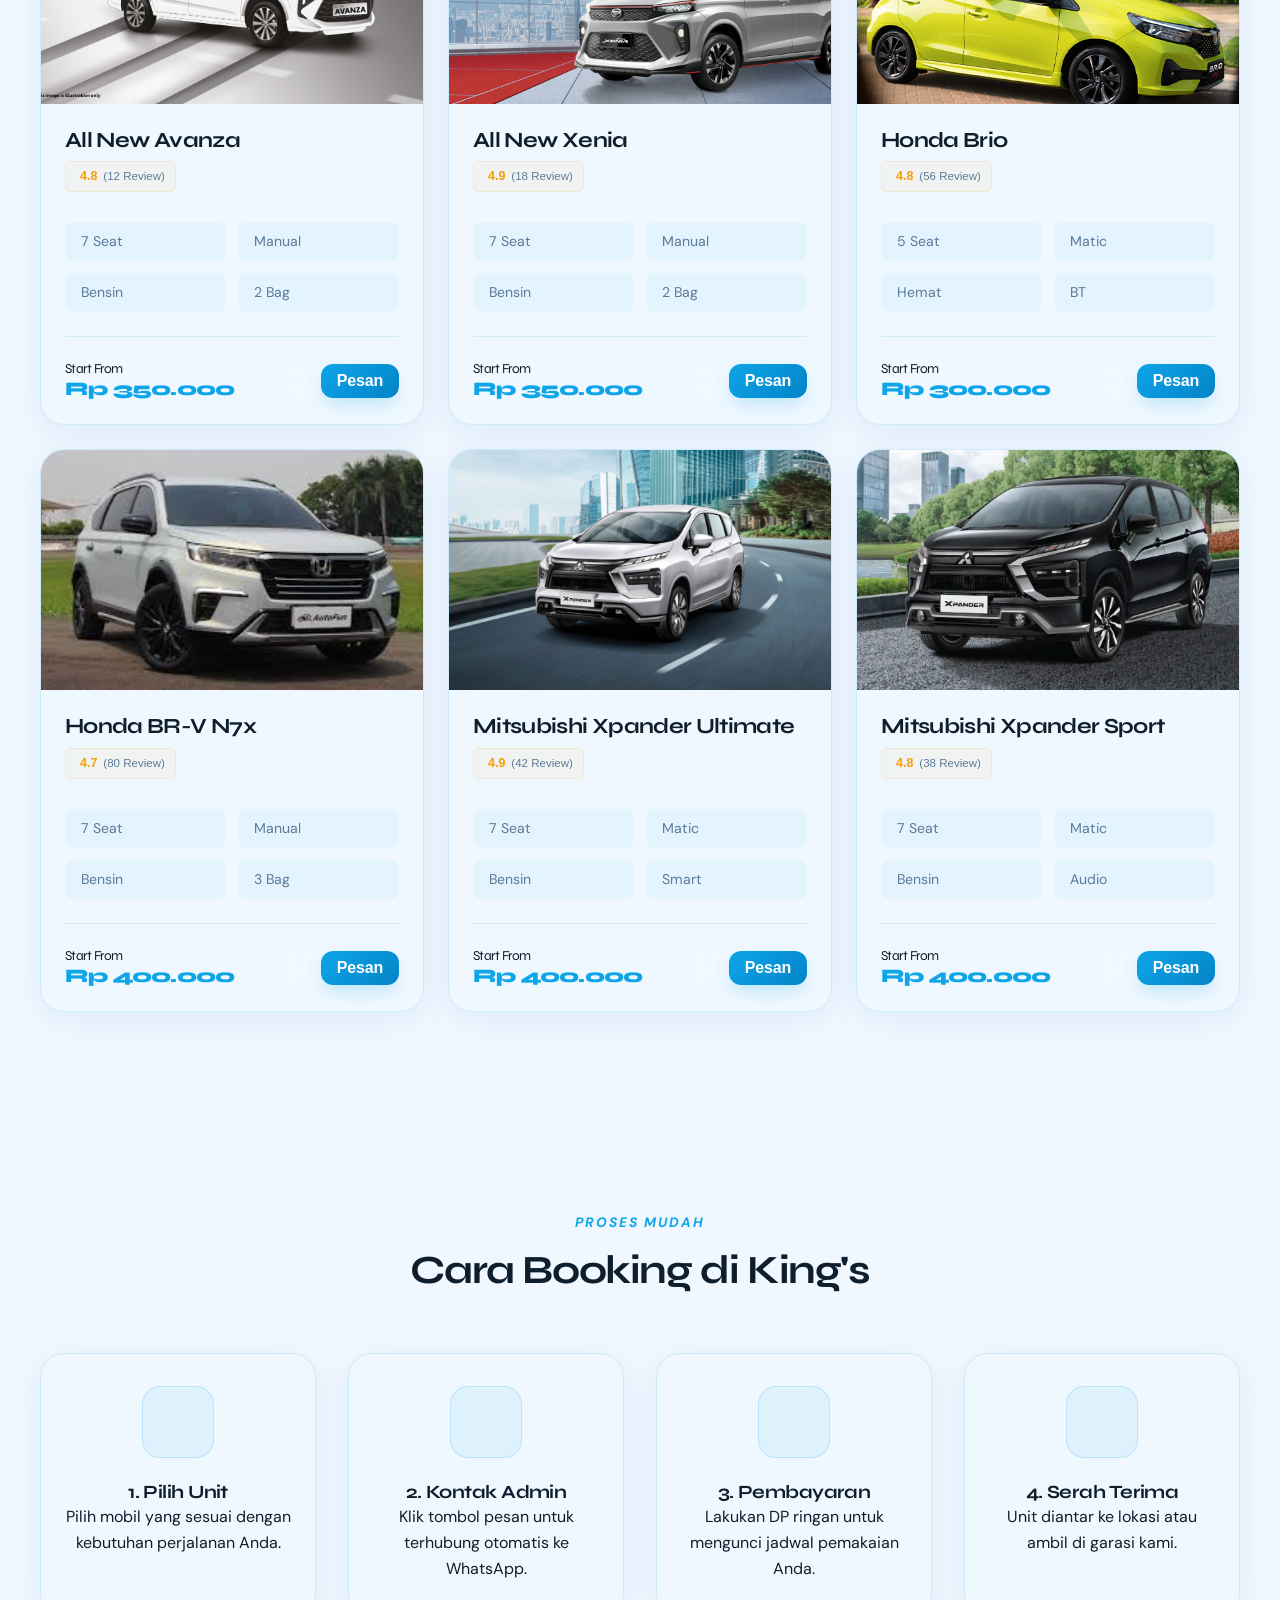
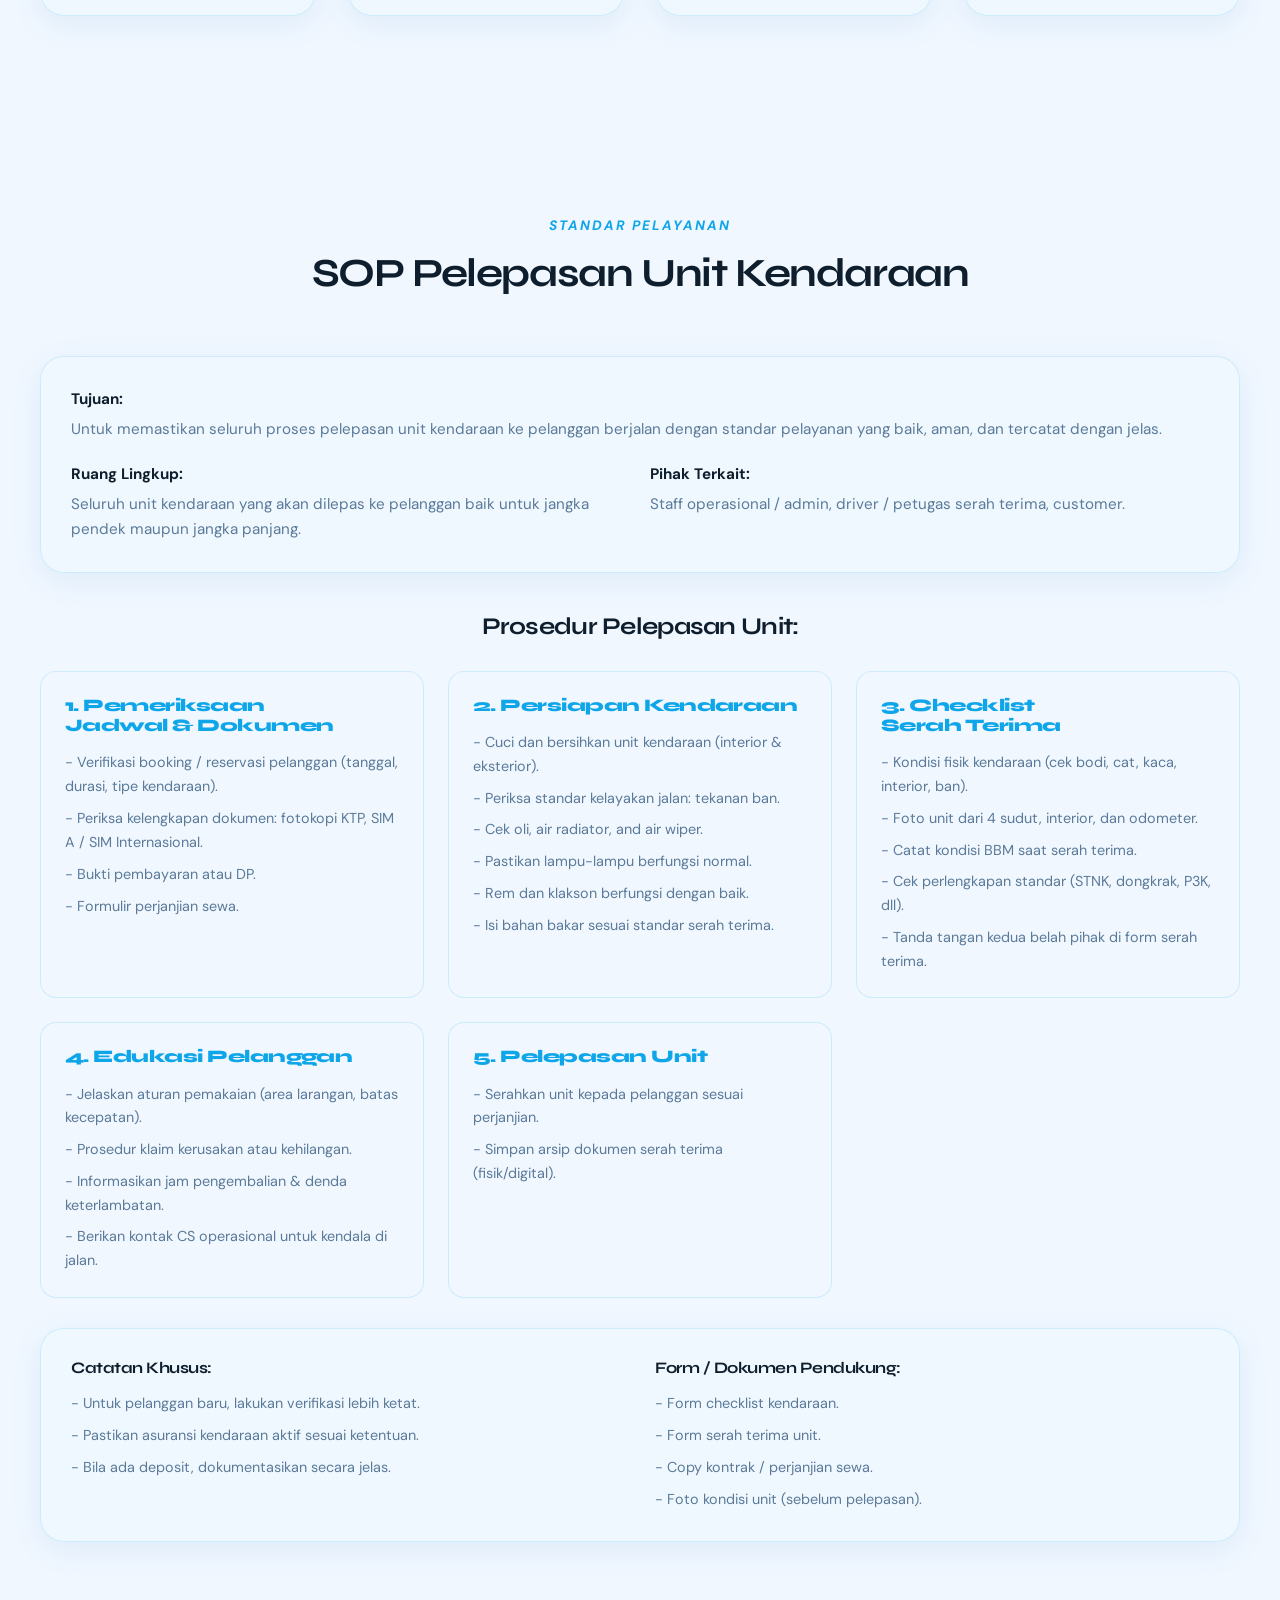
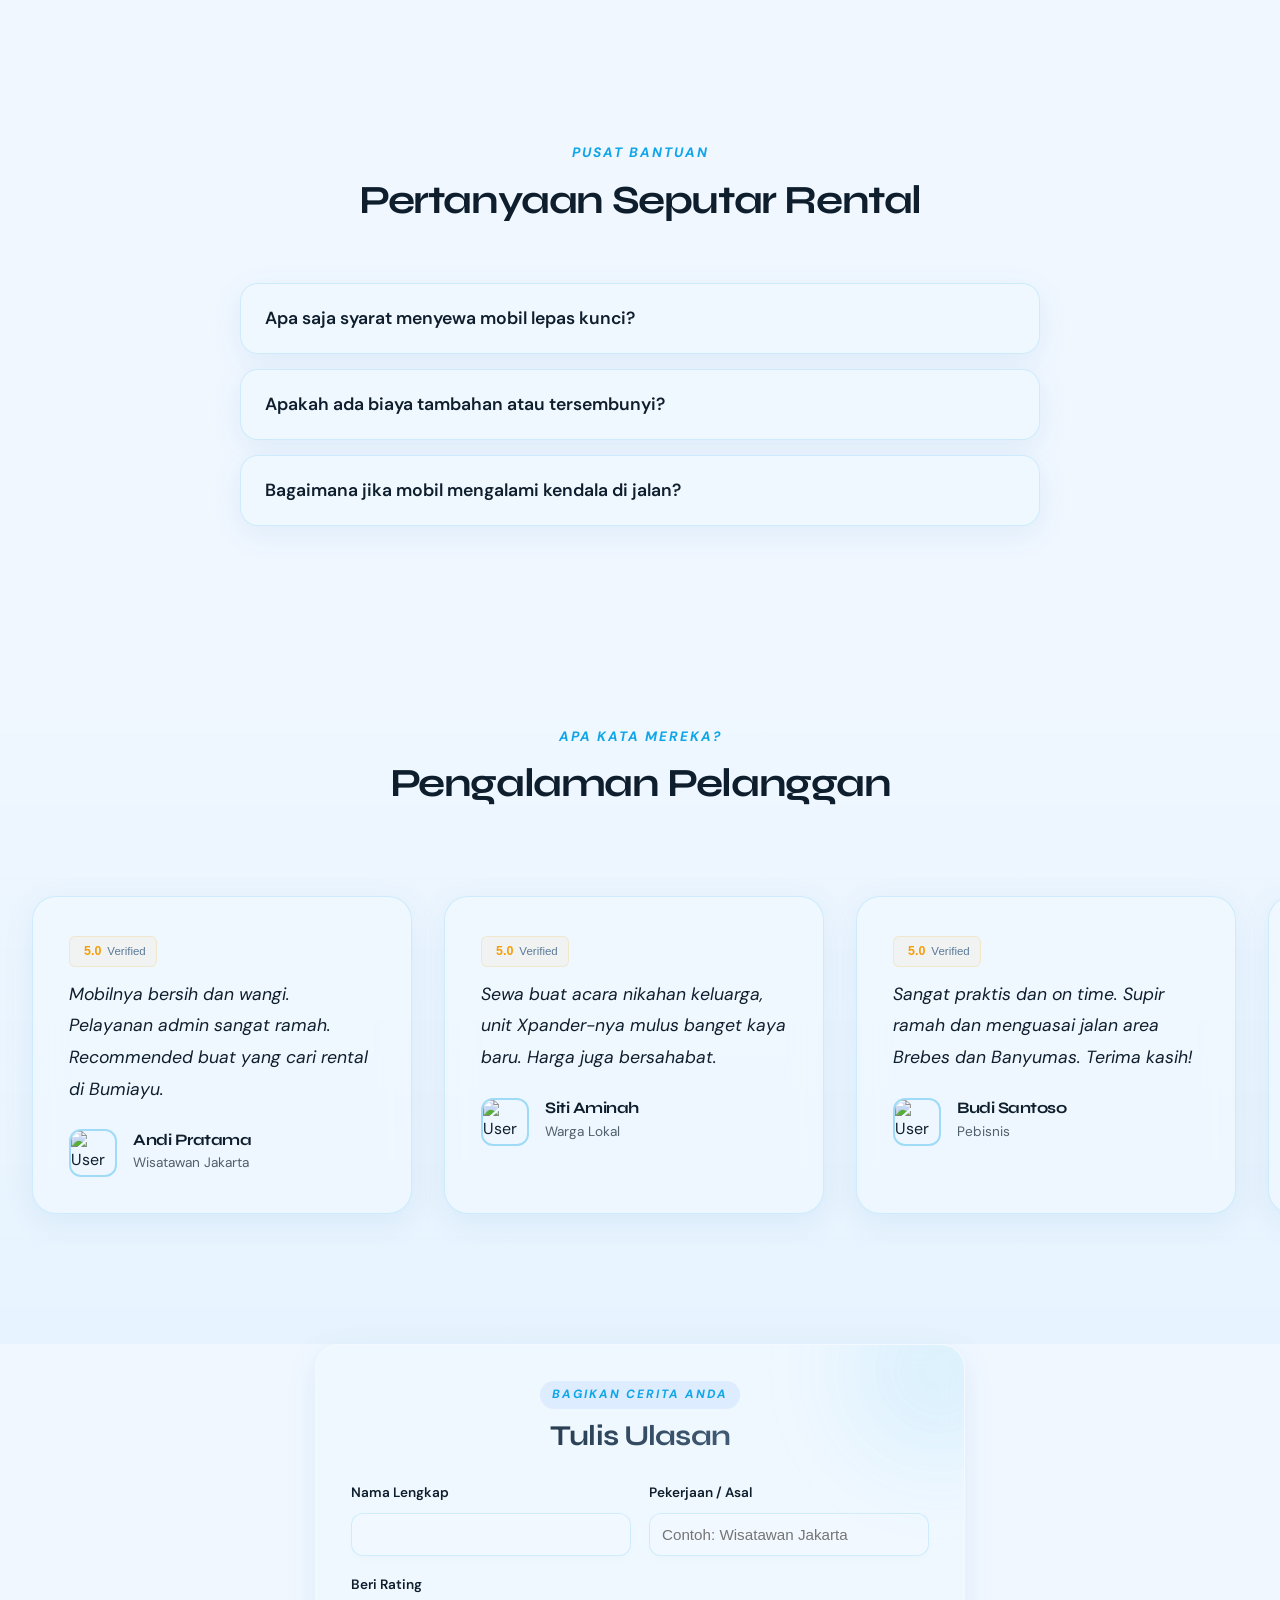
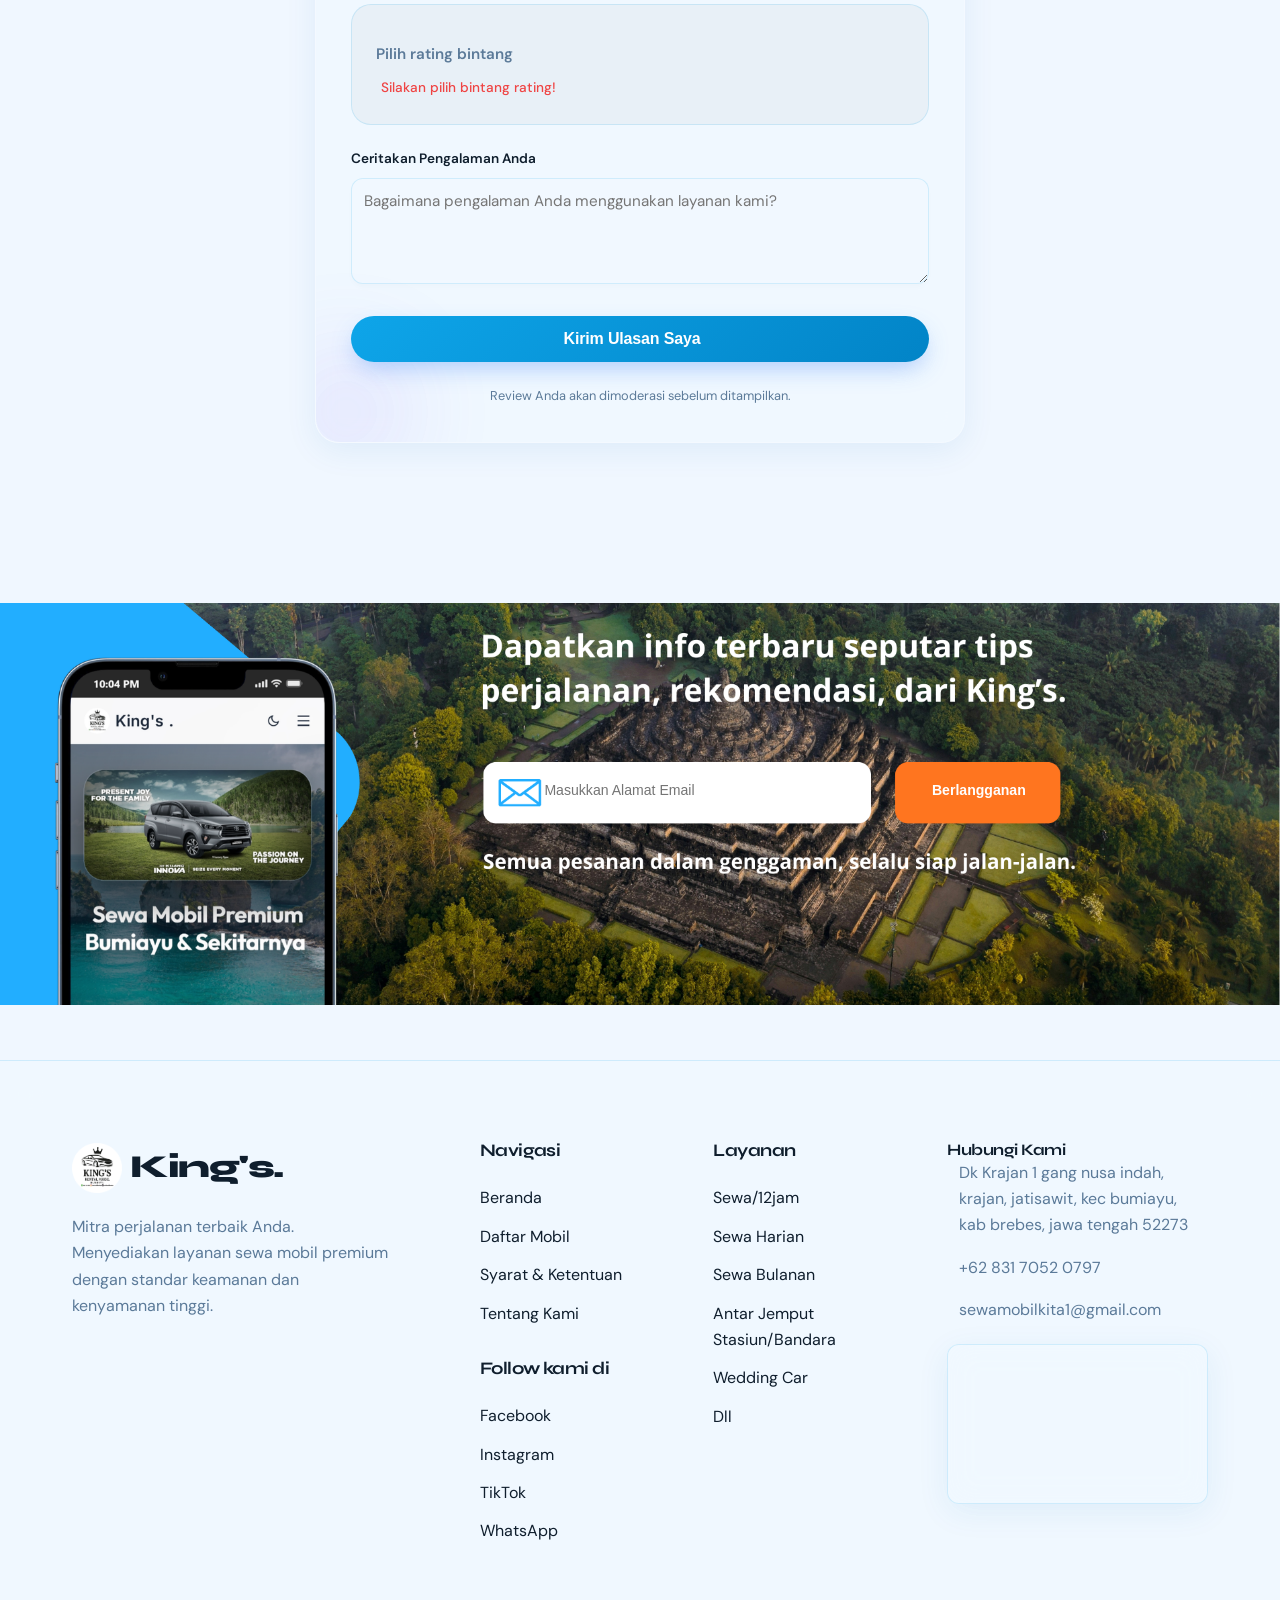
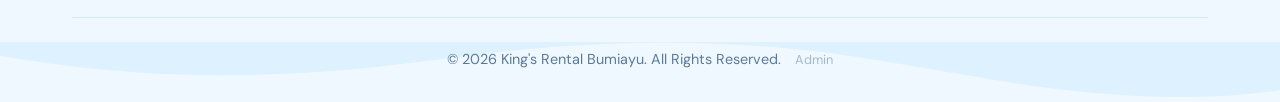
==== commit 1ff71aa2: "feat: redesign UI with premium sky-blue aesthetic, fix typewriter layout shift, update Gemini API ke" ====
--- a/index.html
+++ b/index.html
@@ -23,7 +23,7 @@
     <link rel="preconnect" href="https://fonts.googleapis.com">
     <link rel="preconnect" href="https://fonts.gstatic.com" crossorigin>
     <link
-        href="https://fonts.googleapis.com/css2?family=Inter:wght@300;400;500;600&family=Outfit:wght@500;700;800&display=swap"
+        href="https://fonts.googleapis.com/css2?family=DM+Sans:ital,opsz,wght@0,9..40,300;0,9..40,400;0,9..40,500;0,9..40,600;1,9..40,400&family=Syne:wght@600;700;800&display=swap"
         rel="stylesheet">
 
     <link href="https://cdn.jsdelivr.net/npm/remixicon@3.5.0/fonts/remixicon.css" rel="stylesheet">
@@ -41,53 +41,54 @@
            1. CONFIGURATION & VARIABLES (THEME ENGINE)
         ----------------------------------------------------------- */
         :root {
-            /* Colors: Navy & Electric Blue Palette */
-            --primary-dark: #0f172a;
-            --primary-light: #1e293b;
-            --accent: #3b82f6;
-            /* Electric Blue */
-            --accent-gradient: linear-gradient(135deg, #3b82f6 0%, #2563eb 100%);
-            --accent-glow: rgba(59, 130, 246, 0.5);
+            /* === PREMIUM COLOR SYSTEM === */
+            /* Sky blue palette — crisp, airy, refined */
+            --primary-dark: #0c1a2e;
+            --primary-light: #1e3a5f;
+            --accent: #0ea5e9;         /* Sky blue — vivid but not generic electric */
+            --accent-2: #0f766e;       /* Deep teal for secondary */
+            --accent-gradient: linear-gradient(135deg, #0ea5e9 0%, #0284c7 100%);
+            --accent-glow: rgba(14, 165, 233, 0.28);
 
             /* Typography */
-            --text-main: #1e293b;
-            --text-muted: #64748b;
+            --text-main: #0f1e2d;
+            --text-muted: #5b7a99;
             --text-on-accent: #ffffff;
 
-            /* Glassmorphism Variables */
-            --glass-bg: rgba(255, 255, 255, 0.65);
-            --glass-border: rgba(255, 255, 255, 0.4);
-            --glass-shadow: 0 8px 32px 0 rgba(31, 38, 135, 0.07);
-            --glass-blur: blur(12px);
-
-            /* Dimensions */
-            --radius-sm: 12px;
-            --radius-md: 20px;
-            --radius-lg: 32px;
+            /* Surfaces — cool off-whites, airy feel */
+            --glass-bg: rgba(240, 248, 255, 0.72);
+            --glass-border: rgba(14, 165, 233, 0.15);
+            --glass-shadow: 0 8px 32px 0 rgba(14, 100, 180, 0.08);
+            --glass-blur: blur(14px);
+
+            /* Dimensions — varied radii */
+            --radius-sm: 10px;
+            --radius-md: 18px;
+            --radius-lg: 24px;
             --radius-pill: 100px;
 
-            /* Rating Colors */
+            /* Rating */
             --rating-gold: #f59e0b;
-            --rating-bg: rgba(245, 158, 11, 0.1);
+            --rating-bg: rgba(245, 158, 11, 0.08);
 
             /* Animation */
             --transition-fast: 0.2s ease;
-            --transition-smooth: 0.4s cubic-bezier(0.25, 0.8, 0.25, 1);
-
-            /* New Variables for Mobile Nav */
-            --surface: #ffffff;
-            --border: rgba(0, 0, 0, 0.1);
+            --transition-smooth: 0.38s cubic-bezier(0.22, 1, 0.36, 1);
+
+            /* Surfaces */
+            --surface: #f0f8ff;
+            --border: rgba(14, 165, 233, 0.12);
         }
 
         [data-theme="dark"] {
-            --text-main: #f1f5f9;
-            --text-muted: #94a3b8;
-            --glass-bg: rgba(15, 23, 42, 0.65);
-            --glass-border: rgba(255, 255, 255, 0.08);
-            --glass-shadow: 0 8px 32px 0 rgba(0, 0, 0, 0.4);
-            --accent-glow: rgba(59, 130, 246, 0.3);
-            --surface: #0f172a;
-            --border: rgba(255, 255, 255, 0.1);
+            --text-main: #e0f0ff;
+            --text-muted: #7baac8;
+            --glass-bg: rgba(12, 26, 46, 0.78);
+            --glass-border: rgba(14, 165, 233, 0.12);
+            --glass-shadow: 0 8px 32px 0 rgba(0, 0, 0, 0.5);
+            --accent-glow: rgba(14, 165, 233, 0.22);
+            --surface: #0c1a2e;
+            --border: rgba(14, 165, 233, 0.1);
         }
 
         /* -----------------------------------------------------------
@@ -101,19 +102,32 @@
         }
 
         body {
-            font-family: 'Inter', sans-serif;
+            font-family: 'DM Sans', sans-serif;
             color: var(--text-main);
-            background-color: #f8fafc;
-            line-height: 1.6;
+            background-color: #f0f7ff;
+            line-height: 1.65;
             overflow-x: hidden;
             position: relative;
         }
 
         [data-theme="dark"] body {
-            background-color: #020617;
-        }
-
-        /* Background Ambient Blobs (Liquid Effect) */
+            background-color: #06111e;
+        }
+
+        /* === GRAIN TEXTURE OVERLAY — replaces generic blobs === */
+        body::before {
+            content: '';
+            position: fixed;
+            inset: 0;
+            z-index: 0;
+            pointer-events: none;
+            opacity: 0.028;
+            background-image: url("data:image/svg+xml,%3Csvg viewBox='0 0 256 256' xmlns='http://www.w3.org/2000/svg'%3E%3Cfilter id='noise'%3E%3CfeTurbulence type='fractalNoise' baseFrequency='0.9' numOctaves='4' stitchTiles='stitch'/%3E%3C/filter%3E%3Crect width='100%25' height='100%25' filter='url(%23noise)'/%3E%3C/svg%3E");
+            background-repeat: repeat;
+            background-size: 180px 180px;
+        }
+
+        /* Subtle sky ambient — cool blue radial warmth */
         .ambient-bg {
             position: fixed;
             top: 0;
@@ -123,70 +137,23 @@
             z-index: -1;
             overflow: hidden;
             pointer-events: none;
-        }
-
-        .blob {
-            position: absolute;
-            border-radius: 50%;
-            filter: blur(80px);
-            opacity: 0.4;
-            animation: float 10s infinite ease-in-out;
-        }
-
-        .blob-1 {
-            top: -10%;
-            left: -10%;
-            width: 500px;
-            height: 500px;
-            background: var(--accent);
-            animation-delay: 0s;
-        }
-
-        .blob-2 {
-            bottom: -10%;
-            right: -10%;
-            width: 400px;
-            height: 400px;
-            background: #8b5cf6;
-            animation-delay: 2s;
-        }
-
-        .blob-3 {
-            top: 40%;
-            left: 40%;
-            width: 300px;
-            height: 300px;
-            background: #06b6d4;
-            animation-delay: 4s;
-            opacity: 0.2;
-        }
-
-        @keyframes float {
-            0% {
-                transform: translate(0, 0) scale(1);
-            }
-
-            33% {
-                transform: translate(30px, -50px) scale(1.1);
-            }
-
-            66% {
-                transform: translate(-20px, 20px) scale(0.9);
-            }
-
-            100% {
-                transform: translate(0, 0) scale(1);
-            }
-        }
+            background:
+                radial-gradient(ellipse 60% 50% at 15% 20%, rgba(14,165,233,0.07) 0%, transparent 70%),
+                radial-gradient(ellipse 50% 40% at 85% 80%, rgba(2,132,199,0.04) 0%, transparent 70%);
+        }
+
+        /* Keep .blob class but make it invisible — JS may reference it */
+        .blob { display: none; }
 
         h1,
         h2,
         h3,
         h4 {
-            font-family: 'Outfit', sans-serif;
+            font-family: 'Syne', sans-serif;
             font-weight: 700;
-            letter-spacing: -0.02em;
-            line-height: 1.2;
+            letter-spacing: -0.03em;
+            line-height: 1.15;
+            text-wrap: balance;
         }
 
         img {
@@ -276,8 +243,10 @@
         }
 
         .logo {
-            font-size: 1.5rem;
+            font-size: 1.45rem;
             font-weight: 800;
+            font-family: 'Syne', sans-serif;
+            letter-spacing: -0.04em;
             display: flex;
             align-items: center;
             gap: 8px;
@@ -286,7 +255,7 @@
 
         .logo i {
             color: var(--accent);
-            font-size: 1.8rem;
+            font-size: 1.7rem;
         }
 
         .nav-links {
@@ -420,24 +389,39 @@
 
         .hero-grid {
             display: grid;
-            grid-template-columns: 1.2fr 1fr;
+            grid-template-columns: minmax(0, 1.25fr) minmax(0, 1fr);
             gap: 60px;
             align-items: center;
         }
 
-        /* Text goes white on the mountain BG */
+        .hero-text {
+            min-width: 0;
+            max-width: 100%;
+        }
+
+        /* Hero text — cinematic white against mountain BG */
         .hero-text h1 {
-            font-size: 3.2rem;
+            font-size: clamp(1.9rem, 3.2vw, 2.9rem);
             margin-bottom: 24px;
             color: white;
             -webkit-text-fill-color: white;
-            text-shadow: 0 4px 24px rgba(0, 0, 0, 0.4);
-            line-height: 1.2;
+            text-shadow: 0 2px 20px rgba(0, 0, 0, 0.35);
+            line-height: 1.18;
+            letter-spacing: -0.035em;
+            min-height: 2.45em; /* Layout shift guard — keeps height stable during typing */
         }
 
         .hero-text h1 .txt-type {
-            color: #60a5fa;
-            border-right-color: white;
+            color: #7dd3fc;  /* sky-300 — bright, airy, readable on dark bg */
+            border-right: 3px solid #7dd3fc;
+            padding-right: 5px;
+            animation: blink-cursor 0.7s step-end infinite;
+            display: inline-block;
+            vertical-align: bottom;
+            max-width: 100%;
+            white-space: nowrap;
+            overflow: hidden;
+            line-height: 1.15;
         }
 
         .hero-text p {
@@ -463,9 +447,14 @@
         /* Car image floats on the right */
         .hero-image {
             position: relative;
+            min-width: 0;
         }
 
         .hero-image img {
+            width: 100%;
+            max-width: 100%;
+            height: auto;
+            display: block;
             border-radius: var(--radius-lg);
             box-shadow: 0 30px 60px rgba(0, 0, 0, 0.5);
             animation: floatCar 6s ease-in-out infinite;
@@ -510,25 +499,34 @@
         .btn-primary {
             background: var(--accent-gradient);
             color: white;
-            box-shadow: 0 10px 25px -5px var(--accent-glow);
+            box-shadow: 0 8px 20px -4px var(--accent-glow);
+            letter-spacing: -0.01em;
         }
 
         .btn-primary:hover {
-            transform: translateY(-3px);
-            box-shadow: 0 15px 35px -5px var(--accent-glow);
+            transform: translateY(-2px) scale(1.01);
+            box-shadow: 0 14px 32px -6px var(--accent-glow);
+        }
+
+        .btn-primary:active {
+            transform: translateY(0) scale(0.98);
         }
 
         .btn-outline {
             background: transparent;
-            border: 2px solid var(--glass-border);
+            border: 1.5px solid rgba(255,255,255,0.35);
             color: var(--text-main);
-            backdrop-filter: blur(4px);
+            backdrop-filter: blur(6px);
         }
 
         .btn-outline:hover {
             border-color: var(--accent);
             color: var(--accent);
-            background: rgba(59, 130, 246, 0.05);
+            background: rgba(14, 165, 233, 0.06);
+        }
+
+        .btn-outline:active {
+            transform: scale(0.98);
         }
 
 
@@ -564,7 +562,7 @@
         }
 
         .tab-btn.active {
-            background: #0ea5e9;
+            background: var(--accent);
             color: white;
         }
 
@@ -625,7 +623,7 @@
         }
 
         .search-btn-primary {
-            background: #f97316;
+            background: var(--accent-gradient);
             color: white;
             border: none;
             width: 50px;
@@ -636,14 +634,19 @@
             justify-content: center;
             font-size: 1.25rem;
             cursor: pointer;
-            transition: 0.3s;
+            transition: 0.3s cubic-bezier(0.22, 1, 0.36, 1);
             flex-shrink: 0;
             margin-left: 10px;
+            box-shadow: 0 6px 16px -4px var(--accent-glow);
         }
 
         .search-btn-primary:hover {
-            background: #ea580c;
-            transform: scale(1.05);
+            transform: scale(1.08);
+            box-shadow: 0 10px 24px -4px var(--accent-glow);
+        }
+
+        .search-btn-primary:active {
+            transform: scale(0.96);
         }
 
         @media (max-width: 900px) {
@@ -693,19 +696,22 @@
             margin-bottom: 60px;
         }
 
+        /* Label: lowercase italic — not all-caps, less generic */
         .section-title span {
             color: var(--accent);
-            font-weight: 700;
-            letter-spacing: 2px;
-            text-transform: uppercase;
-            font-size: 0.85rem;
+            font-weight: 500;
+            font-style: italic;
+            letter-spacing: 0.02em;
+            font-size: 0.95rem;
             display: block;
-            margin-bottom: 12px;
+            margin-bottom: 10px;
+            font-family: 'DM Sans', sans-serif;
         }
 
         .section-title h2 {
-            font-size: 2.5rem;
+            font-size: clamp(1.9rem, 4vw, 2.6rem);
             margin-bottom: 16px;
+            letter-spacing: -0.035em;
         }
 
         .filter-tabs {
@@ -733,16 +739,16 @@
             background: var(--accent);
             color: white;
             border-color: var(--accent);
-            box-shadow: 0 4px 15px var(--accent-glow);
-        }
-
+            box-shadow: 0 4px 12px -2px var(--accent-glow);
+        }
+
+        /* Asymmetric grid: first card wider for visual interest */
         .cars-grid {
             display: grid;
             grid-template-columns: repeat(3, 1fr);
-            gap: 32px;
-        }
-
-        /* ===== FITUR BARU: 3D TILT EFFECT PADA CAR CARD ===== */
+            gap: 24px;
+        }
+
         .car-card {
             border-radius: var(--radius-lg);
             overflow: hidden;
@@ -750,14 +756,12 @@
             display: flex;
             flex-direction: column;
             position: relative;
-            transform-style: preserve-3d;
-            perspective: 1000px;
         }
 
         .car-card:hover {
-            transform: translateY(-15px) rotateX(5deg);
-            box-shadow: 0 25px 50px -5px rgba(0, 0, 0, 0.2);
-            border-color: rgba(59, 130, 246, 0.3);
+            transform: translateY(-8px);
+            /* Tinted shadow — sky blue hue */
+            box-shadow: 0 24px 48px -8px rgba(14, 100, 180, 0.18);
         }
 
         .car-card::before {
@@ -767,9 +771,9 @@
             left: 0;
             right: 0;
             bottom: 0;
-            background: linear-gradient(135deg, rgba(59, 130, 246, 0.1), transparent);
+            background: linear-gradient(160deg, rgba(217, 119, 6, 0.06), transparent 60%);
             opacity: 0;
-            transition: opacity 0.3s;
+            transition: opacity 0.35s;
             pointer-events: none;
             z-index: 1;
         }
@@ -873,27 +877,29 @@
         }
 
         .stat-box h2 {
-            font-size: 1.4rem;
+            font-size: 1.45rem;
             margin: 0;
             color: var(--accent);
-            font-family: 'Outfit', sans-serif;
+            font-family: 'Syne', sans-serif;
             font-weight: 800;
             line-height: 1;
+            letter-spacing: -0.04em;
+            font-variant-numeric: tabular-nums;
         }
 
         .stat-box p {
             font-weight: 500;
             color: var(--text-muted);
-            text-transform: uppercase;
-            font-size: 0.65rem;
-            letter-spacing: 0.5px;
-            margin-top: 2px;
+            font-size: 0.72rem;
+            letter-spacing: 0.01em;
+            margin-top: 3px;
+            font-style: italic;
         }
 
         .stat-icon-mini {
             width: 36px;
             height: 36px;
-            background: rgba(59, 130, 246, 0.08);
+            background: rgba(14, 165, 233, 0.08);
             color: var(--accent);
             border-radius: 10px;
             display: flex;
@@ -951,17 +957,16 @@
             display: flex;
             align-items: center;
             gap: 8px;
-            font-size: 0.9rem;
+            font-size: 0.88rem;
             color: var(--text-muted);
-            background: rgba(59, 130, 246, 0.05);
+            background: rgba(14, 165, 233, 0.05);
             padding: 8px;
             border-radius: 8px;
-            transition: all 0.3s;
+            transition: all 0.25s;
         }
 
         .car-card:hover .spec-item {
-            background: rgba(59, 130, 246, 0.1);
-            transform: translateX(3px);
+            background: rgba(14, 165, 233, 0.11);
         }
 
         .spec-item i {
@@ -979,7 +984,9 @@
             font-size: 1.25rem;
             font-weight: 800;
             color: var(--text-main);
-            font-family: 'Outfit', sans-serif;
+            font-family: 'Syne', sans-serif;
+            letter-spacing: -0.04em;
+            font-variant-numeric: tabular-nums;
         }
 
         .price small {
@@ -1063,16 +1070,15 @@
             background: var(--accent);
             color: white;
             border-color: var(--accent);
-            box-shadow: 0 44px 15px var(--accent-glow);
+            box-shadow: 0 4px 12px -2px var(--accent-glow);
         }
 
         .cars-grid {
             display: grid;
             grid-template-columns: repeat(3, 1fr);
-            gap: 32px;
-        }
-
-        /* ===== FITUR BARU: 3D TILT EFFECT PADA CAR CARD ===== */
+            gap: 24px;
+        }
+
         .car-card {
             border-radius: var(--radius-lg);
             overflow: hidden;
@@ -1080,14 +1086,11 @@
             display: flex;
             flex-direction: column;
             position: relative;
-            transform-style: preserve-3d;
-            perspective: 1000px;
         }
 
         .car-card:hover {
-            transform: translateY(-15px) rotateX(5deg);
-            box-shadow: 0 25px 50px -5px rgba(0, 0, 0, 0.2);
-            border-color: rgba(59, 130, 246, 0.3);
+            transform: translateY(-8px);
+            box-shadow: 0 24px 48px -8px rgba(14, 100, 180, 0.18);
         }
 
         .car-card::before {
@@ -1097,9 +1100,9 @@
             left: 0;
             right: 0;
             bottom: 0;
-            background: linear-gradient(135deg, rgba(59, 130, 246, 0.1), transparent);
+            background: linear-gradient(160deg, rgba(14, 165, 233, 0.07), transparent 60%);
             opacity: 0;
-            transition: opacity 0.3s;
+            transition: opacity 0.35s;
             pointer-events: none;
             z-index: 1;
         }
@@ -1166,27 +1169,28 @@
         }
 
         .step-icon {
-            width: 80px;
-            height: 80px;
+            width: 72px;
+            height: 72px;
             margin: 0 auto 24px;
-            border-radius: 50%;
-            background: linear-gradient(135deg, rgba(59, 130, 246, 0.1), rgba(37, 99, 235, 0.1));
+            border-radius: 18px;   /* squircle — not circle */
+            background: rgba(14, 165, 233, 0.08);
             color: var(--accent);
             display: flex;
             align-items: center;
             justify-content: center;
-            font-size: 2rem;
-            border: 1px solid rgba(59, 130, 246, 0.2);
-            transition: 0.3s;
+            font-size: 1.8rem;
+            border: 1px solid rgba(14, 165, 233, 0.18);
+            transition: 0.3s cubic-bezier(0.22, 1, 0.36, 1);
         }
 
         .step-card:hover .step-icon {
-            transform: scale(1.1) rotate(10deg);
-            background: linear-gradient(135deg, rgba(59, 130, 246, 0.2), rgba(37, 99, 235, 0.2));
+            transform: scale(1.08) rotate(6deg);
+            background: rgba(14, 165, 233, 0.14);
+            box-shadow: 0 8px 20px -4px rgba(14, 165, 233, 0.22);
         }
 
         .testimonials {
-            background: linear-gradient(to bottom, transparent, rgba(59, 130, 246, 0.05));
+            background: linear-gradient(to bottom, transparent, rgba(14, 165, 233, 0.04));
         }
 
         .testimonial-grid {
@@ -1196,14 +1200,14 @@
         }
 
         .review-card {
-            padding: 40px;
+            padding: 36px;
             border-radius: var(--radius-lg);
-            transition: 0.3s;
+            transition: 0.3s cubic-bezier(0.22, 1, 0.36, 1);
         }
 
         .review-card:hover {
-            transform: translateY(-10px);
-            box-shadow: 0 20px 40px rgba(0, 0, 0, 0.15);
+            transform: translateY(-7px);
+            box-shadow: 0 20px 40px -8px rgba(14, 100, 180, 0.12);
         }
 
         .review-text {
@@ -1221,11 +1225,11 @@
         }
 
         .avatar {
-            width: 50px;
-            height: 50px;
-            border-radius: 50%;
+            width: 48px;
+            height: 48px;
+            border-radius: 12px;   /* squircle avatar */
             overflow: hidden;
-            border: 2px solid var(--accent);
+            border: 2px solid rgba(14, 165, 233, 0.35);
         }
 
         /* -----------------------------------------------------------
@@ -1259,7 +1263,7 @@
         }
 
         .footer-wave .shape-fill {
-            fill: rgba(59, 130, 246, 0.1);
+            fill: rgba(14, 165, 233, 0.08);
         }
 
         .footer-grid {
@@ -1380,6 +1384,8 @@
 
             .hero-text {
                 text-align: center;
+                min-width: 0;
+                width: 100%;
             }
 
             .hero-text p {
@@ -1387,12 +1393,18 @@
             }
 
             .hero-text h1 {
-                font-size: 2.2rem;
-                min-height: 130px;
-            }
-
+                font-size: clamp(1.65rem, 5vw, 2.15rem);
+                min-height: 125px;
+                line-height: 1.25;
+            }
+
+            .hero-text h1 .txt-type,
             .txt-type {
-                white-space: normal;
+                white-space: normal !important;
+                word-break: break-word;
+                max-width: 100%;
+                overflow: visible;
+                display: inline-block;
             }
 
             .btn-group {
@@ -1640,25 +1652,26 @@
             text-align: center;
             margin-top: 20px;
             padding: 16px;
-            background: linear-gradient(135deg, rgba(59, 130, 246, 0.1), rgba(37, 99, 235, 0.05));
-            border: 1px solid rgba(59, 130, 246, 0.2);
+            background: linear-gradient(135deg, rgba(14, 165, 233, 0.08), rgba(2, 132, 199, 0.04));
+            border: 1px solid rgba(14, 165, 233, 0.2);
             border-radius: var(--radius-md);
         }
 
         .modal-total .label {
-            font-size: 0.85rem;
+            font-size: 0.82rem;
             color: var(--text-muted);
-            font-weight: 600;
-            text-transform: uppercase;
-            letter-spacing: 1px;
+            font-weight: 500;
+            font-style: italic;
+            letter-spacing: 0.01em;
             margin-bottom: 4px;
         }
 
         .modal-total .amount {
-            font-size: 1.8rem;
+            font-size: 1.85rem;
             font-weight: 800;
             color: var(--accent);
-            font-family: 'Outfit', sans-serif;
+            font-family: 'Syne', sans-serif;
+            letter-spacing: -0.04em;
         }
 
         .modal-actions {
@@ -1707,23 +1720,24 @@
            11. EFEK TYPEWRITER (KURSOR KEDIP)
         ----------------------------------------------------------- */
         .txt-type {
-            color: var(--accent);
-            border-right: 0.1em solid var(--text-muted);
-            padding-right: 5px;
+            color: #7dd3fc;
+            border-right: 3px solid #7dd3fc;
+            padding-right: 4px;
             animation: blink-cursor 0.7s step-end infinite;
-            white-space: nowrap;
             display: inline-block;
+            vertical-align: bottom;
+            max-width: 100%;
         }
 
         @keyframes blink-cursor {
 
             from,
             to {
-                border-color: transparent
+                border-color: transparent;
             }
 
             50% {
-                border-color: white;
+                border-color: #7dd3fc;
             }
         }
 
@@ -2512,8 +2526,7 @@
                 <div class="hero-text" data-aos="fade-right" data-aos-duration="1000">
                     <h1>Sewa Mobil Premium <br>
                         <span class="txt-type" data-wait="2000"
-                            data-words='["Bumiayu &amp; Sekitarnya", "Lepas Kunci Mudah", "Dengan Sopir Ramah", "Harga Transparan"]'>
-                        </span>
+                            data-words='["Bumiayu & Sekitarnya", "Lepas Kunci Mudah", "Dengan Sopir Ramah", "Harga Transparan"]'><span class="txt"></span></span>
                     </h1>
                     <p>Rasakan pengalaman berkendara kelas atas dengan armada terawat dan layanan prioritas. Harga
                         transparan, tanpa biaya tersembunyi.</p>
@@ -3835,7 +3848,7 @@
             }
         });
 
-        // Typewriter effect
+        // Typewriter effect (anti-layout-shift)
         class TypeWriter {
             constructor(txtElement, words, wait = 3000) {
                 this.txtElement = txtElement;
@@ -3843,8 +3856,16 @@
                 this.txt = '';
                 this.wordIndex = 0;
                 this.wait = parseInt(wait, 10);
+                this.isDeleting = false;
+
+                let span = this.txtElement.querySelector('.txt');
+                if (!span) {
+                    span = document.createElement('span');
+                    span.className = 'txt';
+                    this.txtElement.appendChild(span);
+                }
+                this.txtSpan = span;
                 this.type();
-                this.isDeleting = false;
             }
 
             type() {
@@ -3857,7 +3878,8 @@
                     this.txt = fullTxt.substring(0, this.txt.length + 1);
                 }
 
-                this.txtElement.innerHTML = `<span class="txt">${this.txt}</span>`;
+                // textContent mencegah layout jump dan rendering entity yang salah
+                this.txtSpan.textContent = this.txt || '\u00A0';
 
                 let typeSpeed = 100;
 
@@ -4083,7 +4105,7 @@
         });
 
         // Konfigurasi Gemini API
-        const GEMINI_API_KEY = 'AQ.Ab8RN6KPFOzGe0FawE_4HF_4DplwhcEvYh5h67MGbO4uAGPFMQ';
+        const GEMINI_API_KEY = 'AQ.Ab8RN6J5N843LnZfj3LilTmsxtiFOXDDmMiS4zG9_WBUdStTCg';
         const sistemPrompt = `Kamu adalah asisten pelanggan (customer service) yang ramah untuk "Kings Rental Bumiayu". 
         Gunakan bahasa Indonesia santai dan asik. Harga referensi: Avanza/Xenia Rp 300.000, Innova Rp 500.000, Brio/Agya Rp 250.000. 
         Mobil untuk nanjak/pegunungan (seperti Baturraden): Sarankan Avanza/Innova/Rush. Jangan bahas hal-hal di luar rental mobil. Jangan berikan kode/script.`;
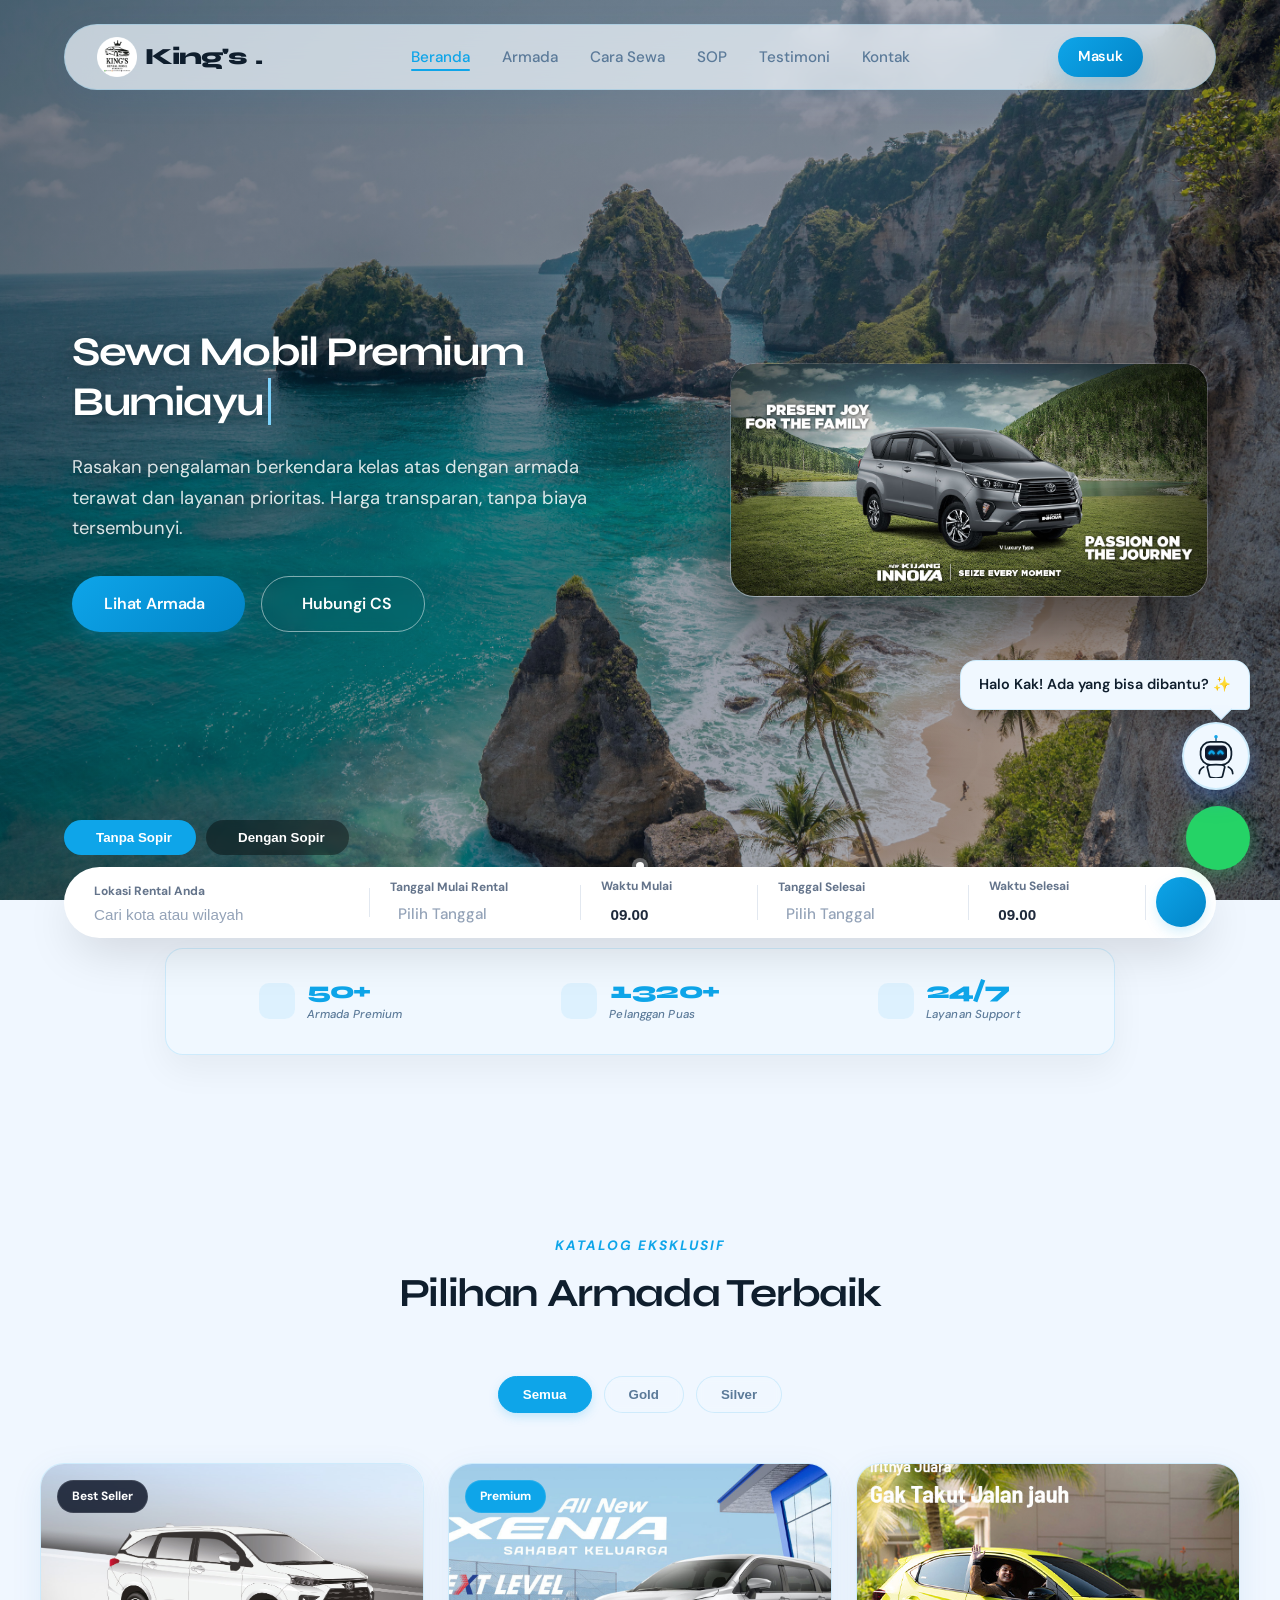
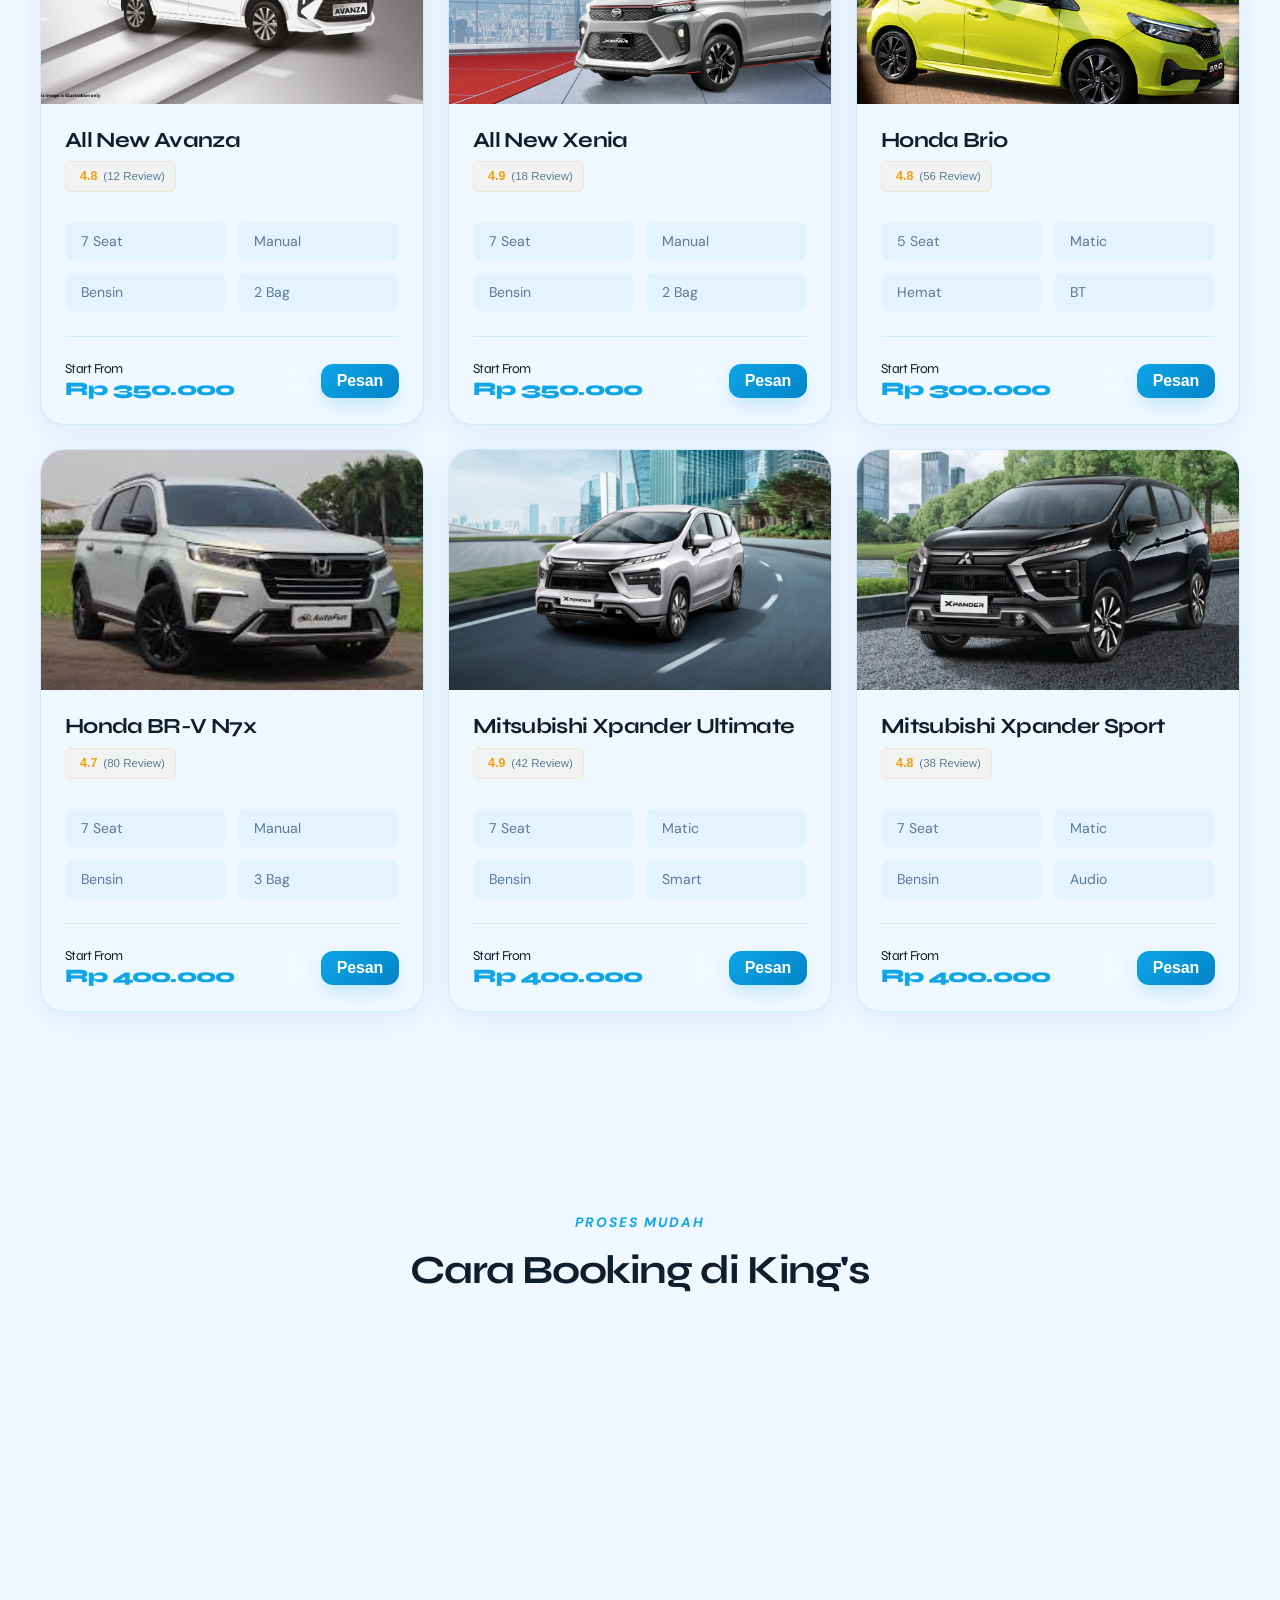
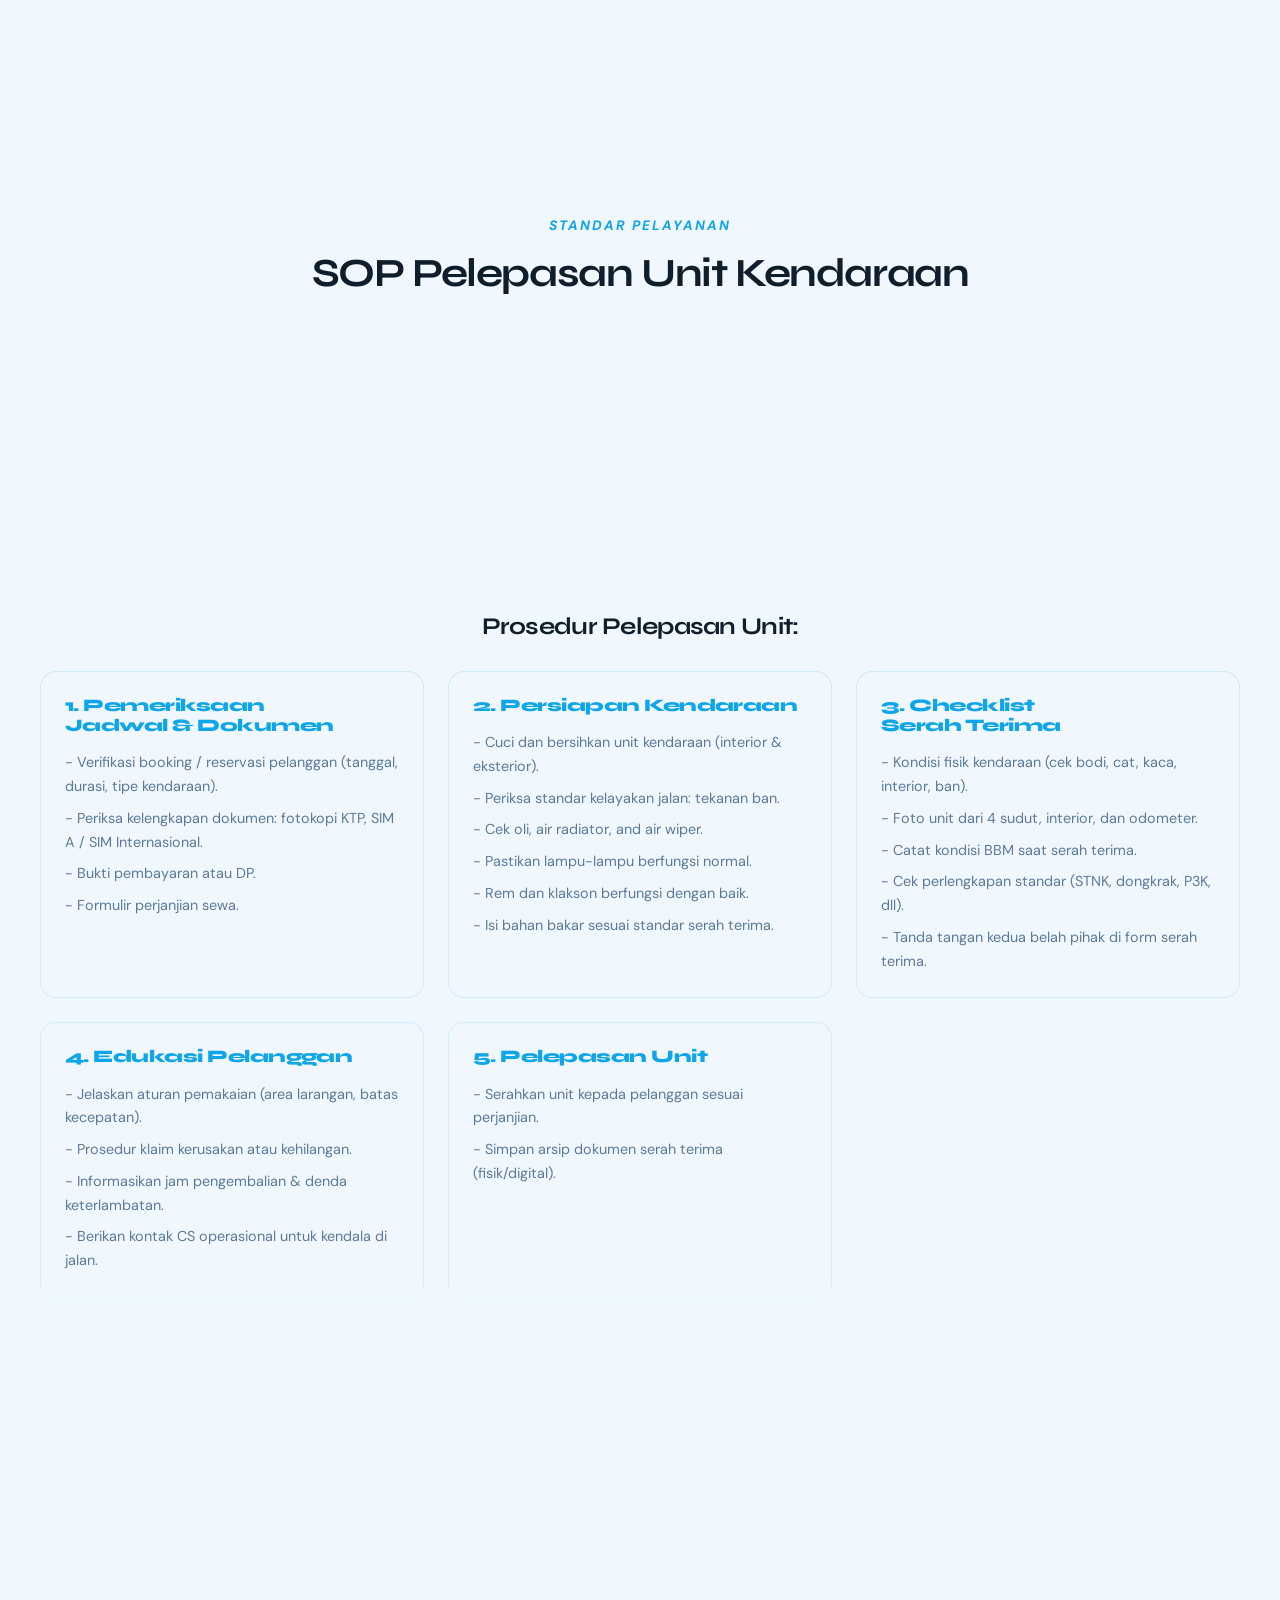
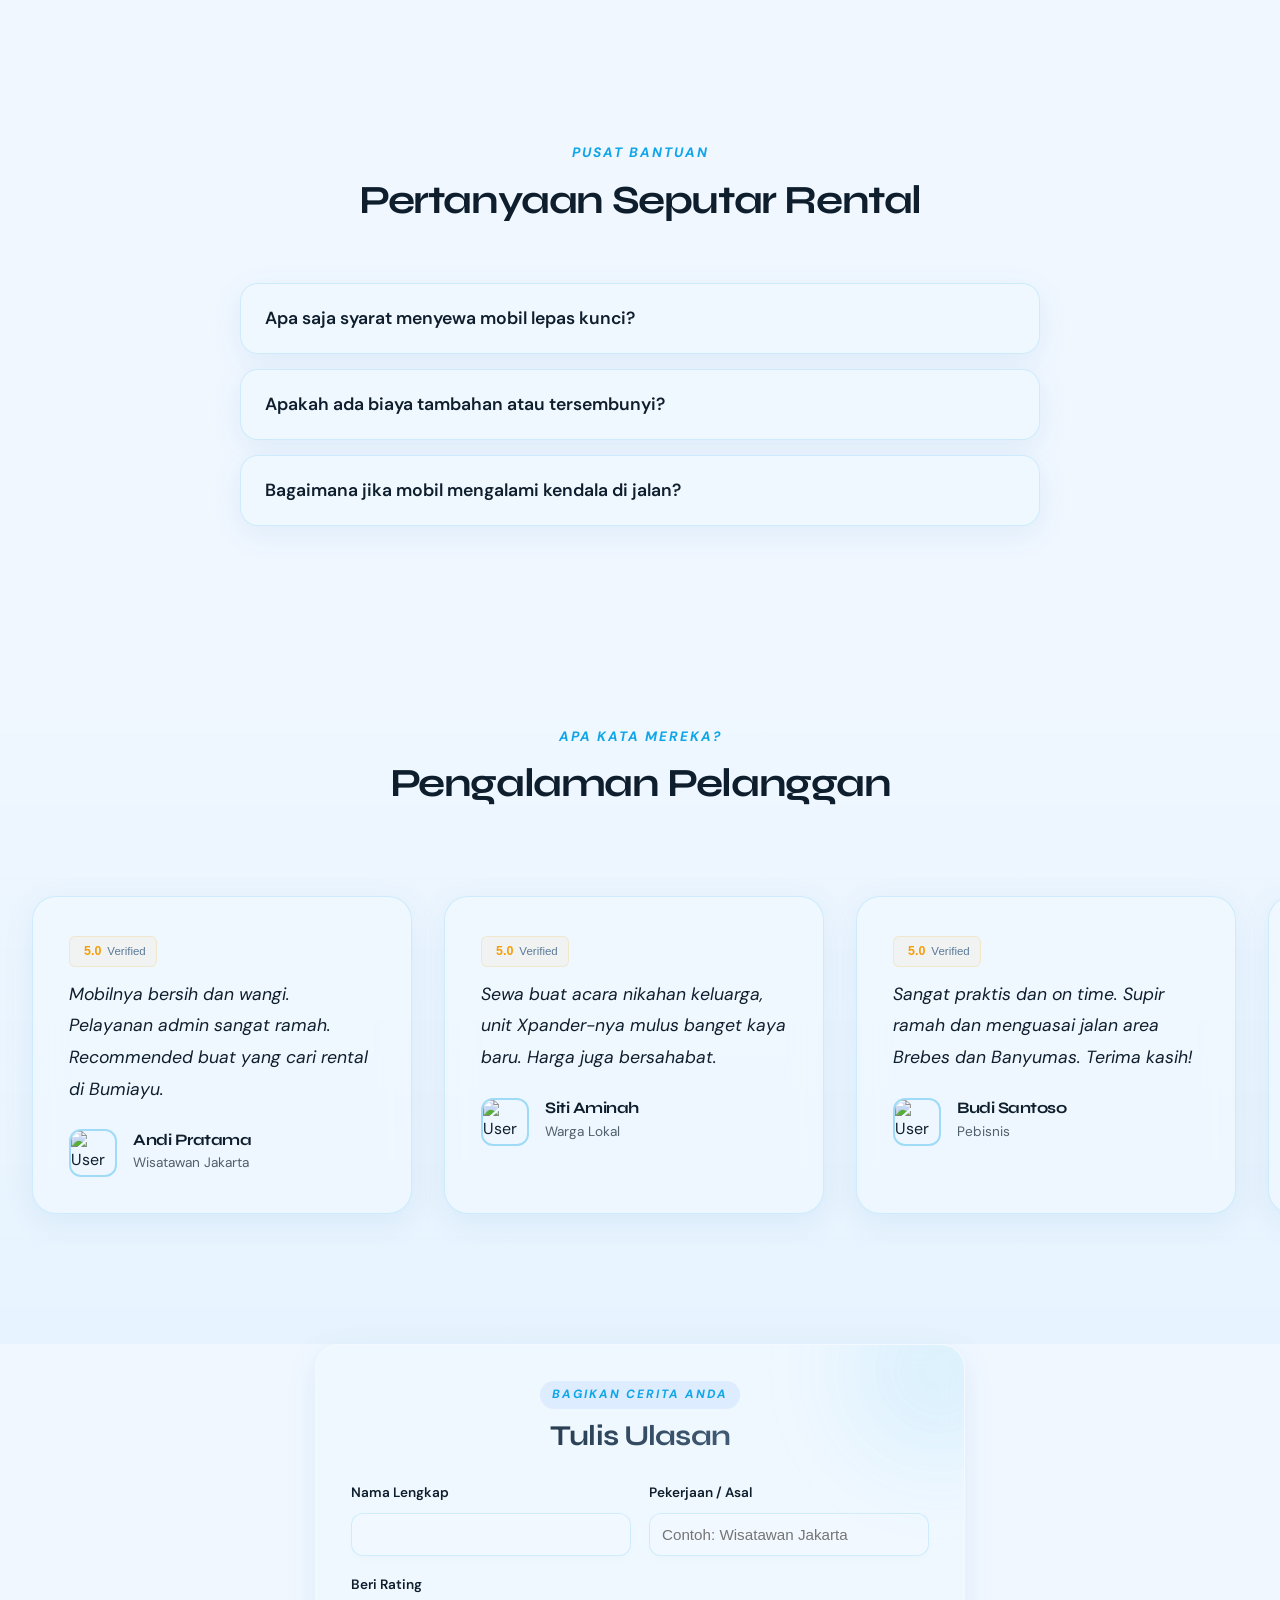
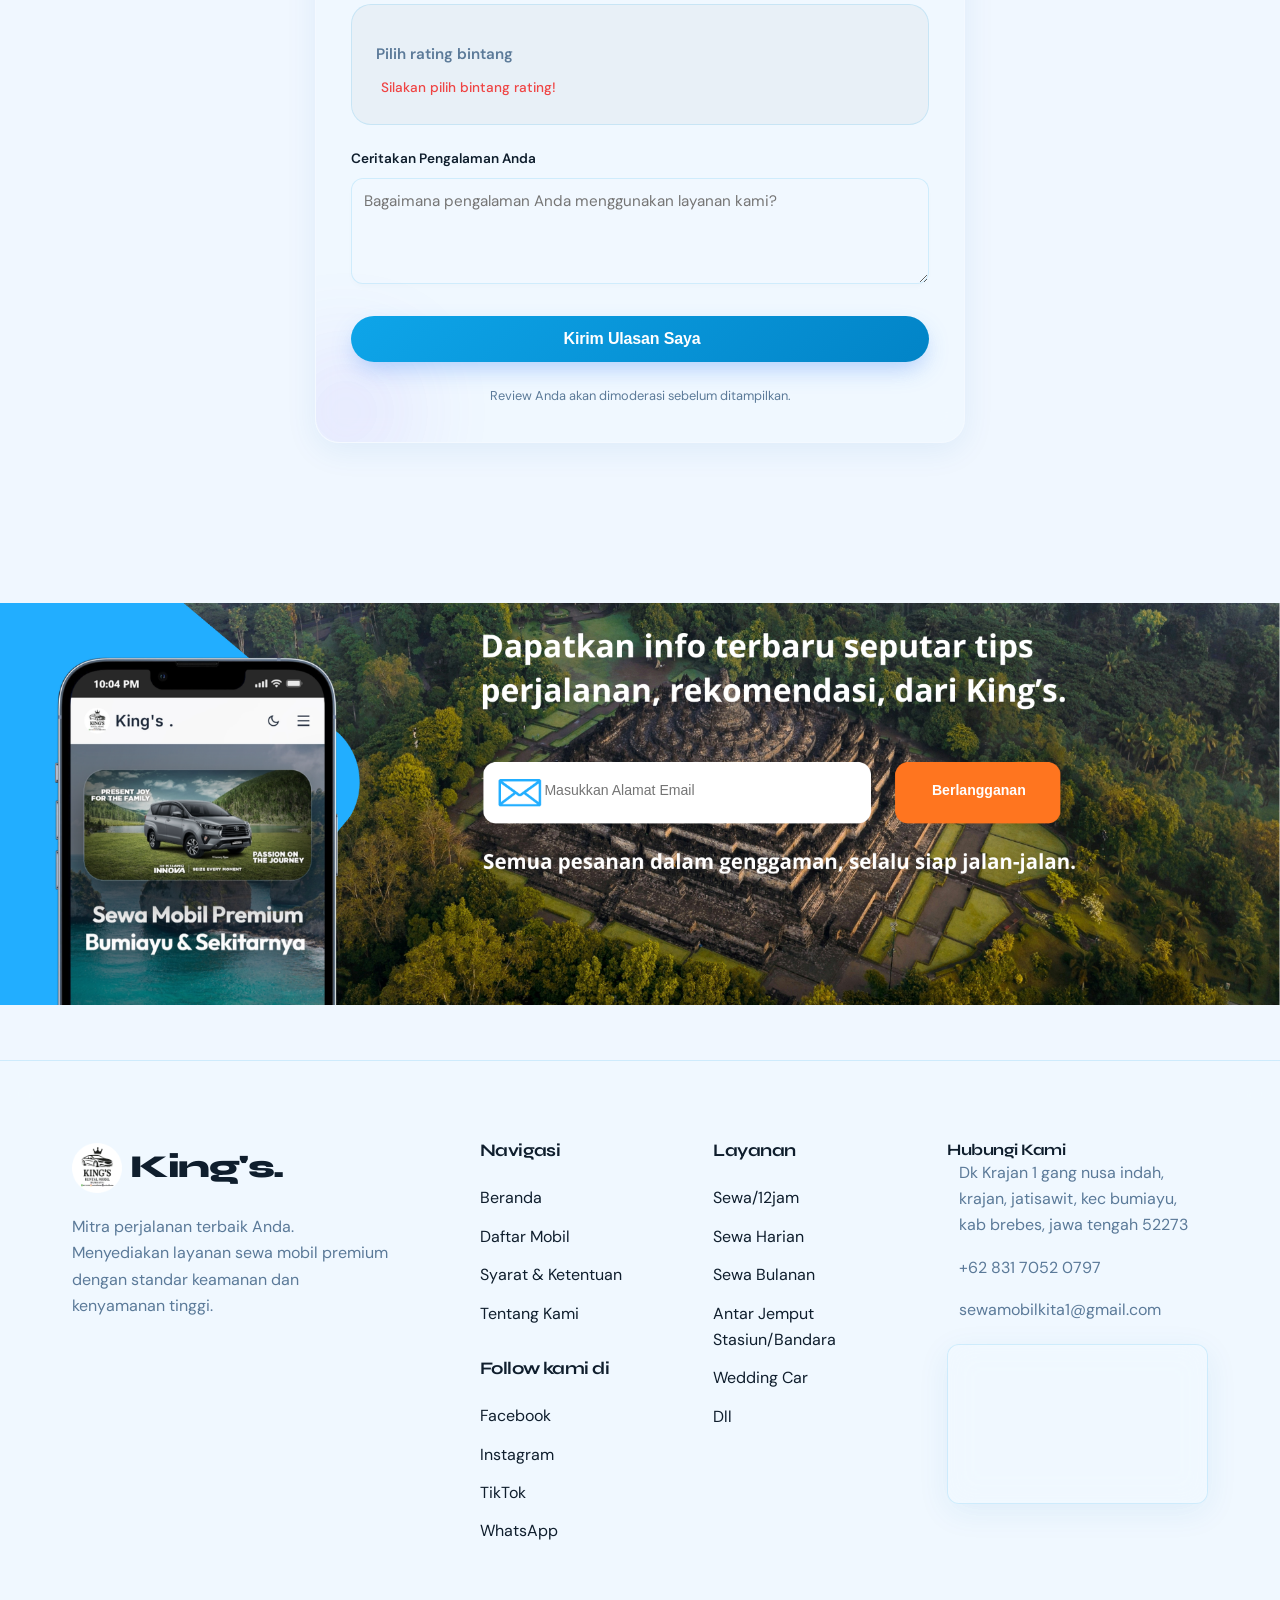
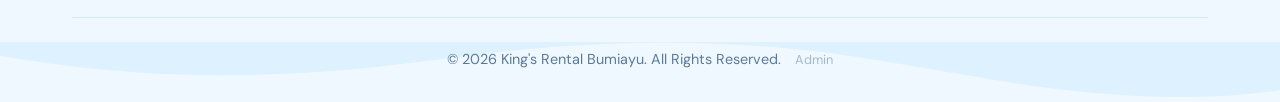
==== commit d4347046: "Update Gemini API key token" ====
--- a/index.html
+++ b/index.html
@@ -4105,7 +4105,7 @@
         });
 
         // Konfigurasi Gemini API
-        const GEMINI_API_KEY = 'AQ.Ab8RN6J5N843LnZfj3LilTmsxtiFOXDDmMiS4zG9_WBUdStTCg';
+        const GEMINI_API_KEY = 'AQ.Ab8RN6LMT8YW2GA9wxl4j4gd6-Jn2cqwxlh0WWUV8zPHgXaDZQ';
         const sistemPrompt = `Kamu adalah asisten pelanggan (customer service) yang ramah untuk "Kings Rental Bumiayu". 
         Gunakan bahasa Indonesia santai dan asik. Harga referensi: Avanza/Xenia Rp 300.000, Innova Rp 500.000, Brio/Agya Rp 250.000. 
         Mobil untuk nanjak/pegunungan (seperti Baturraden): Sarankan Avanza/Innova/Rush. Jangan bahas hal-hal di luar rental mobil. Jangan berikan kode/script.`;
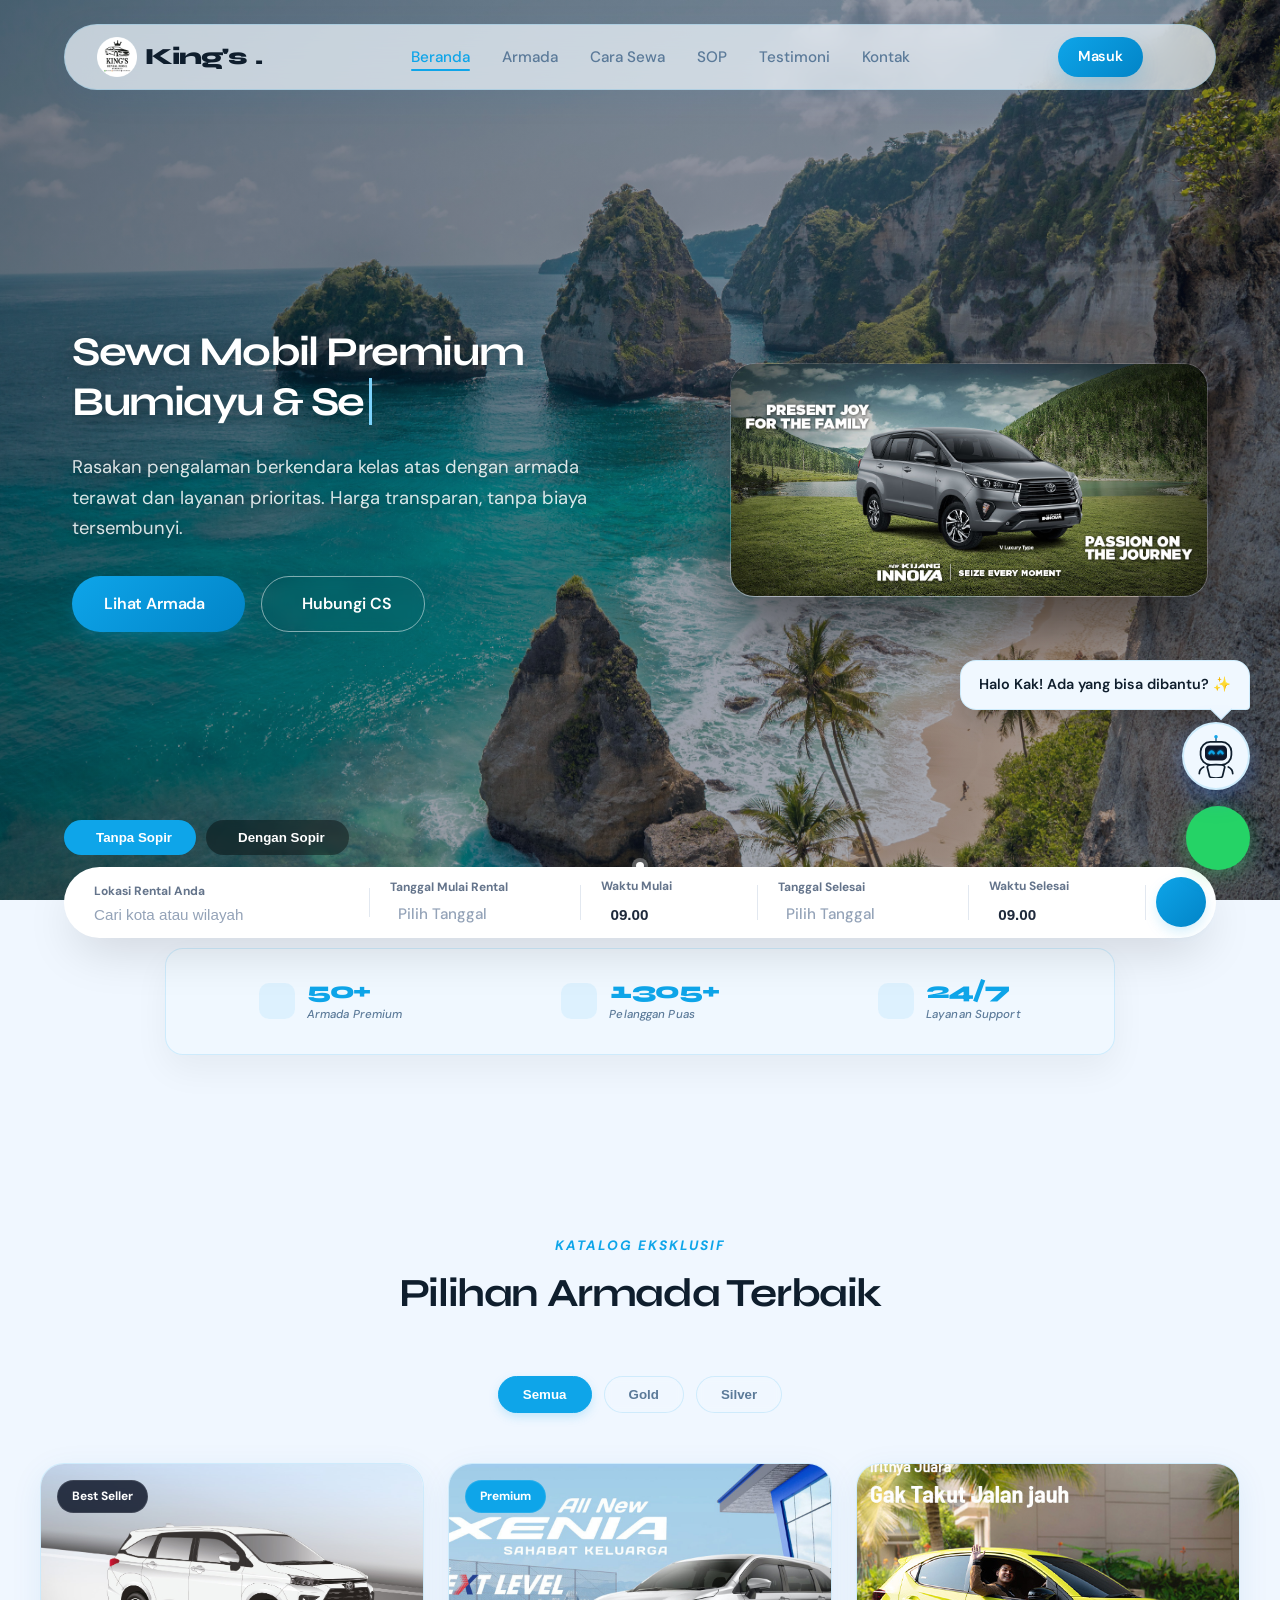
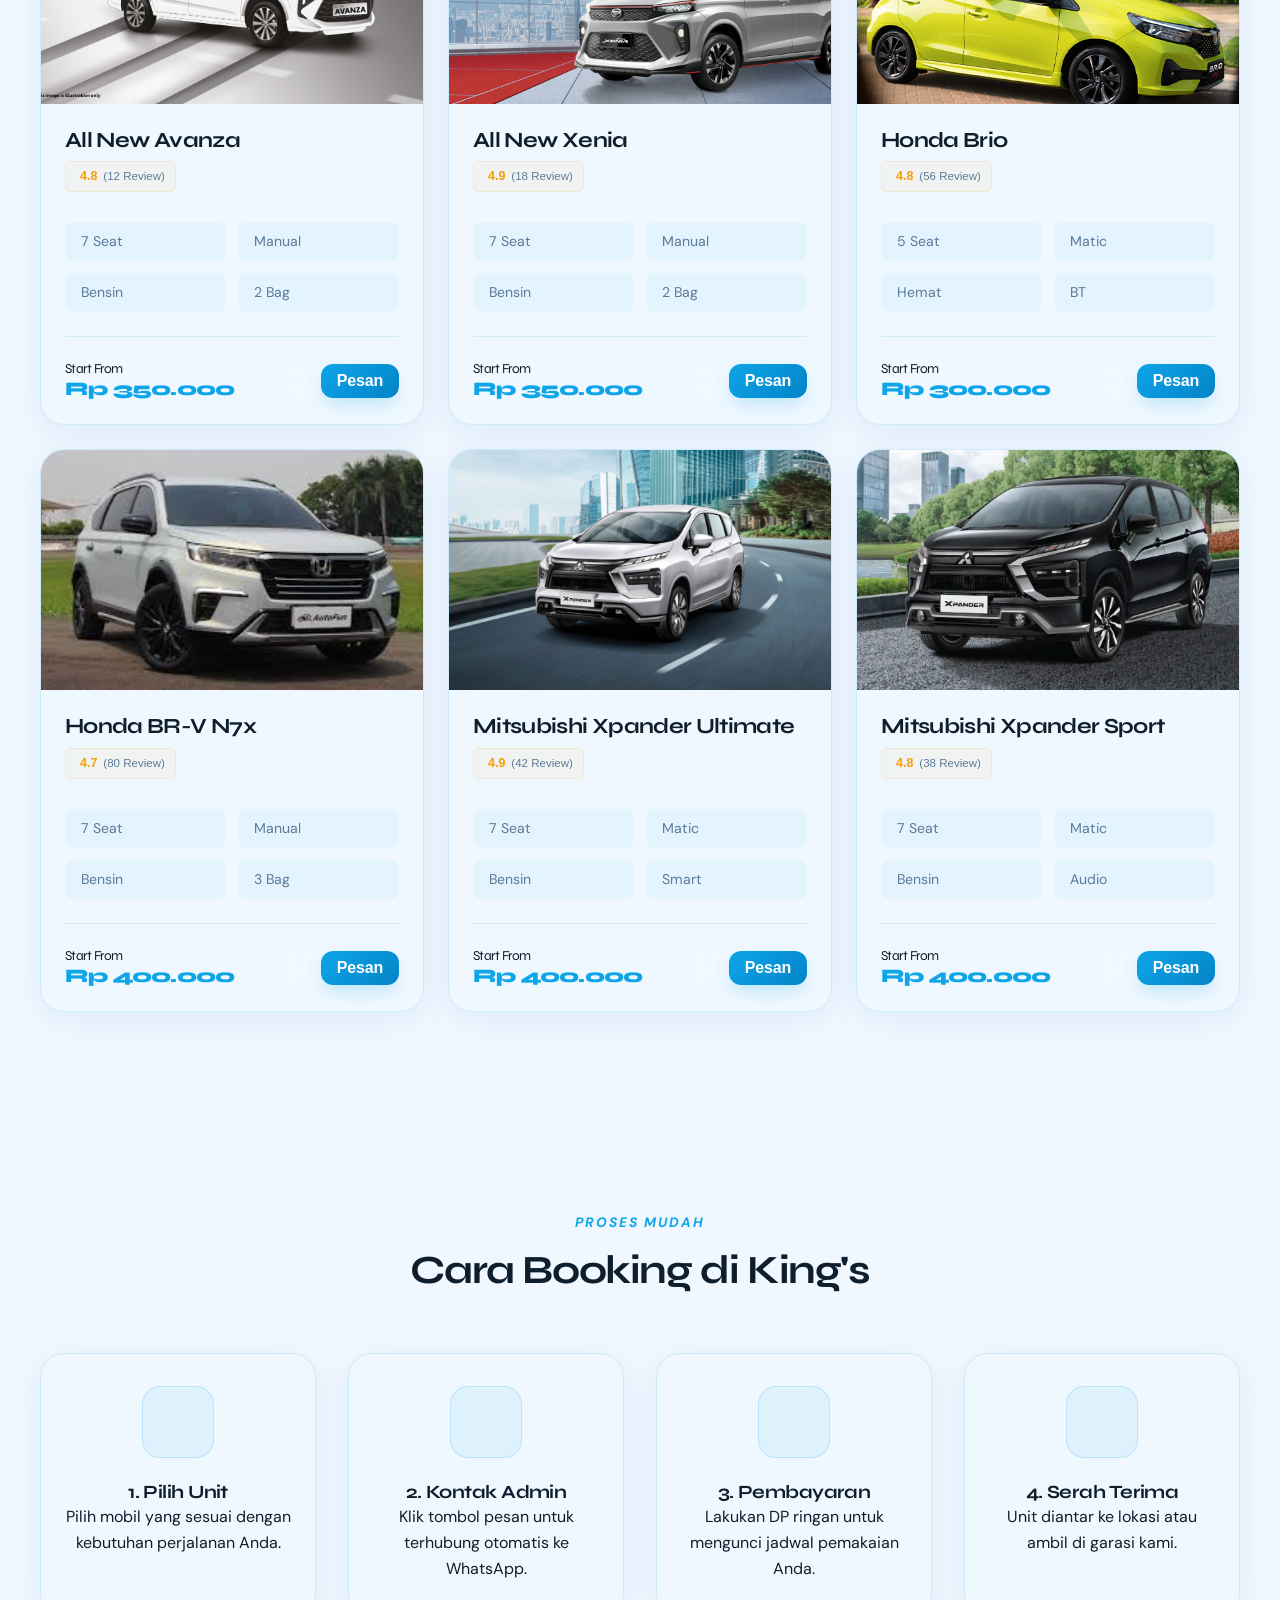
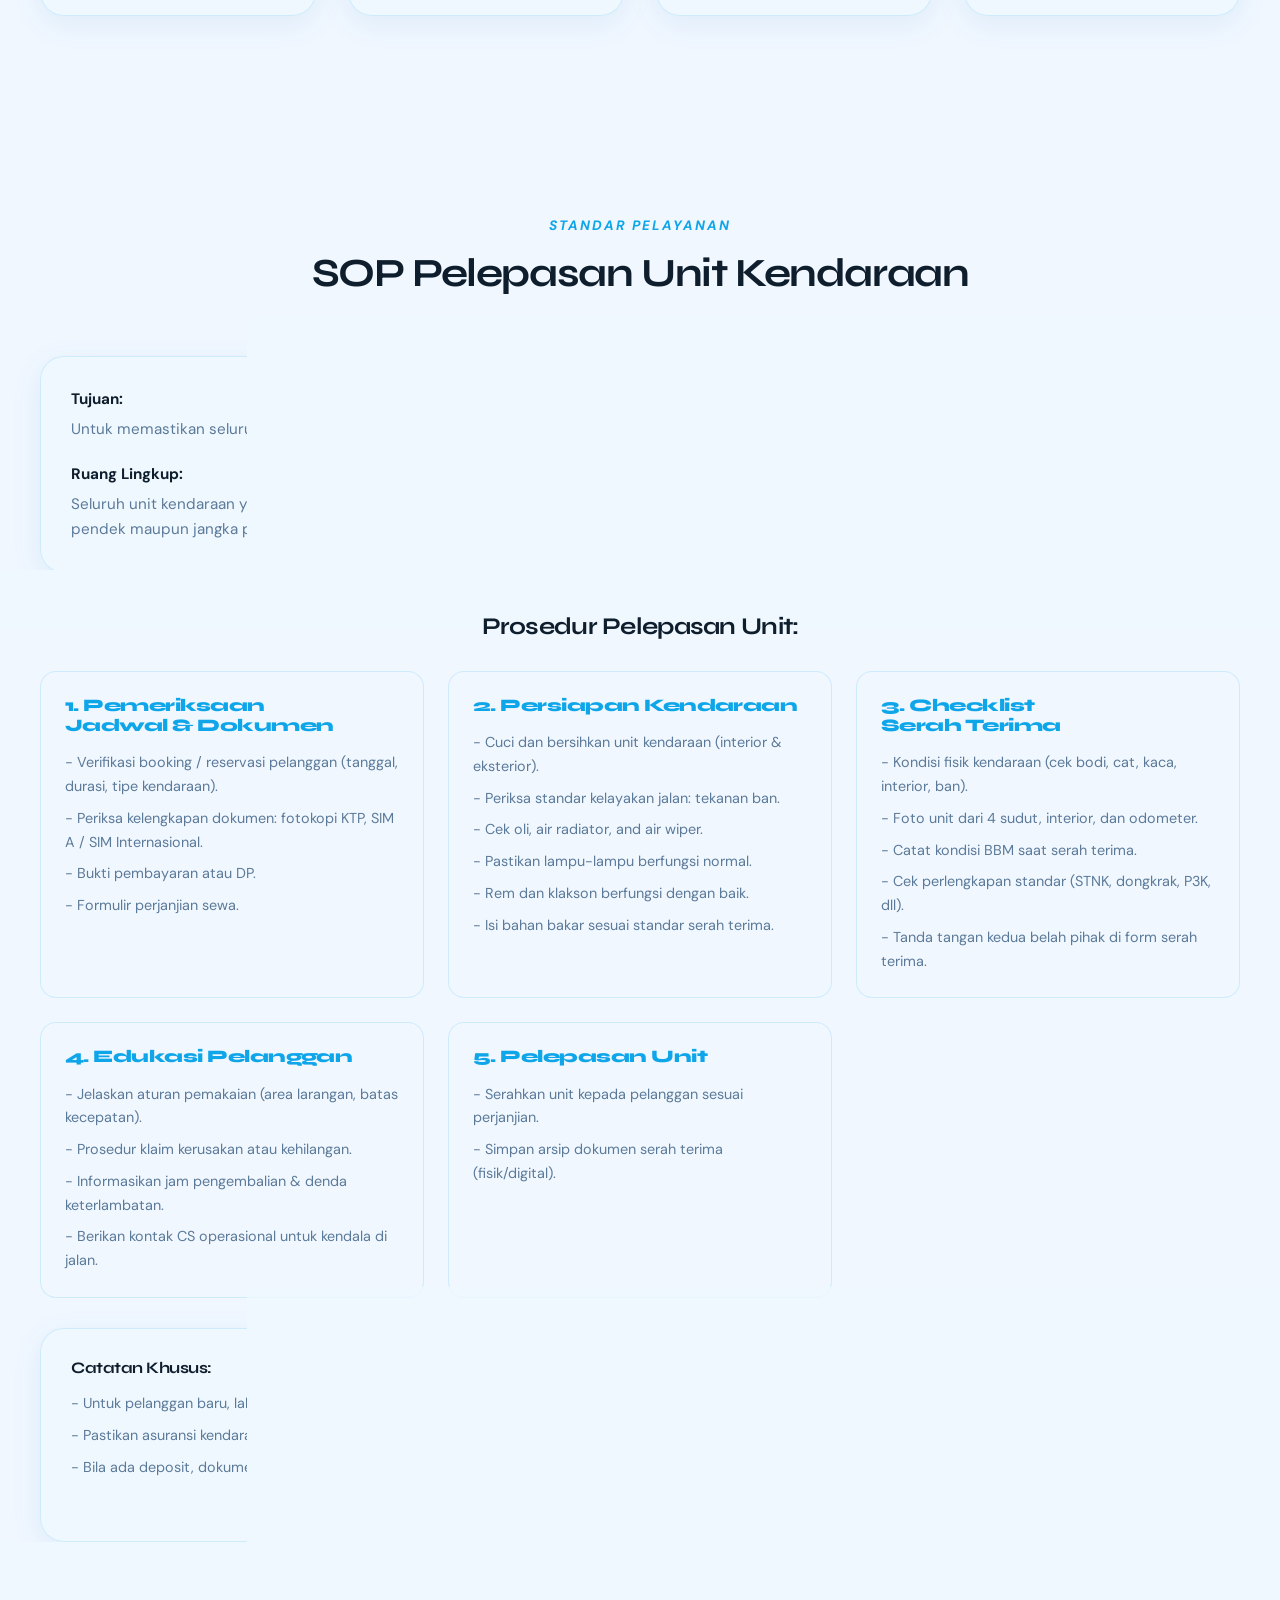
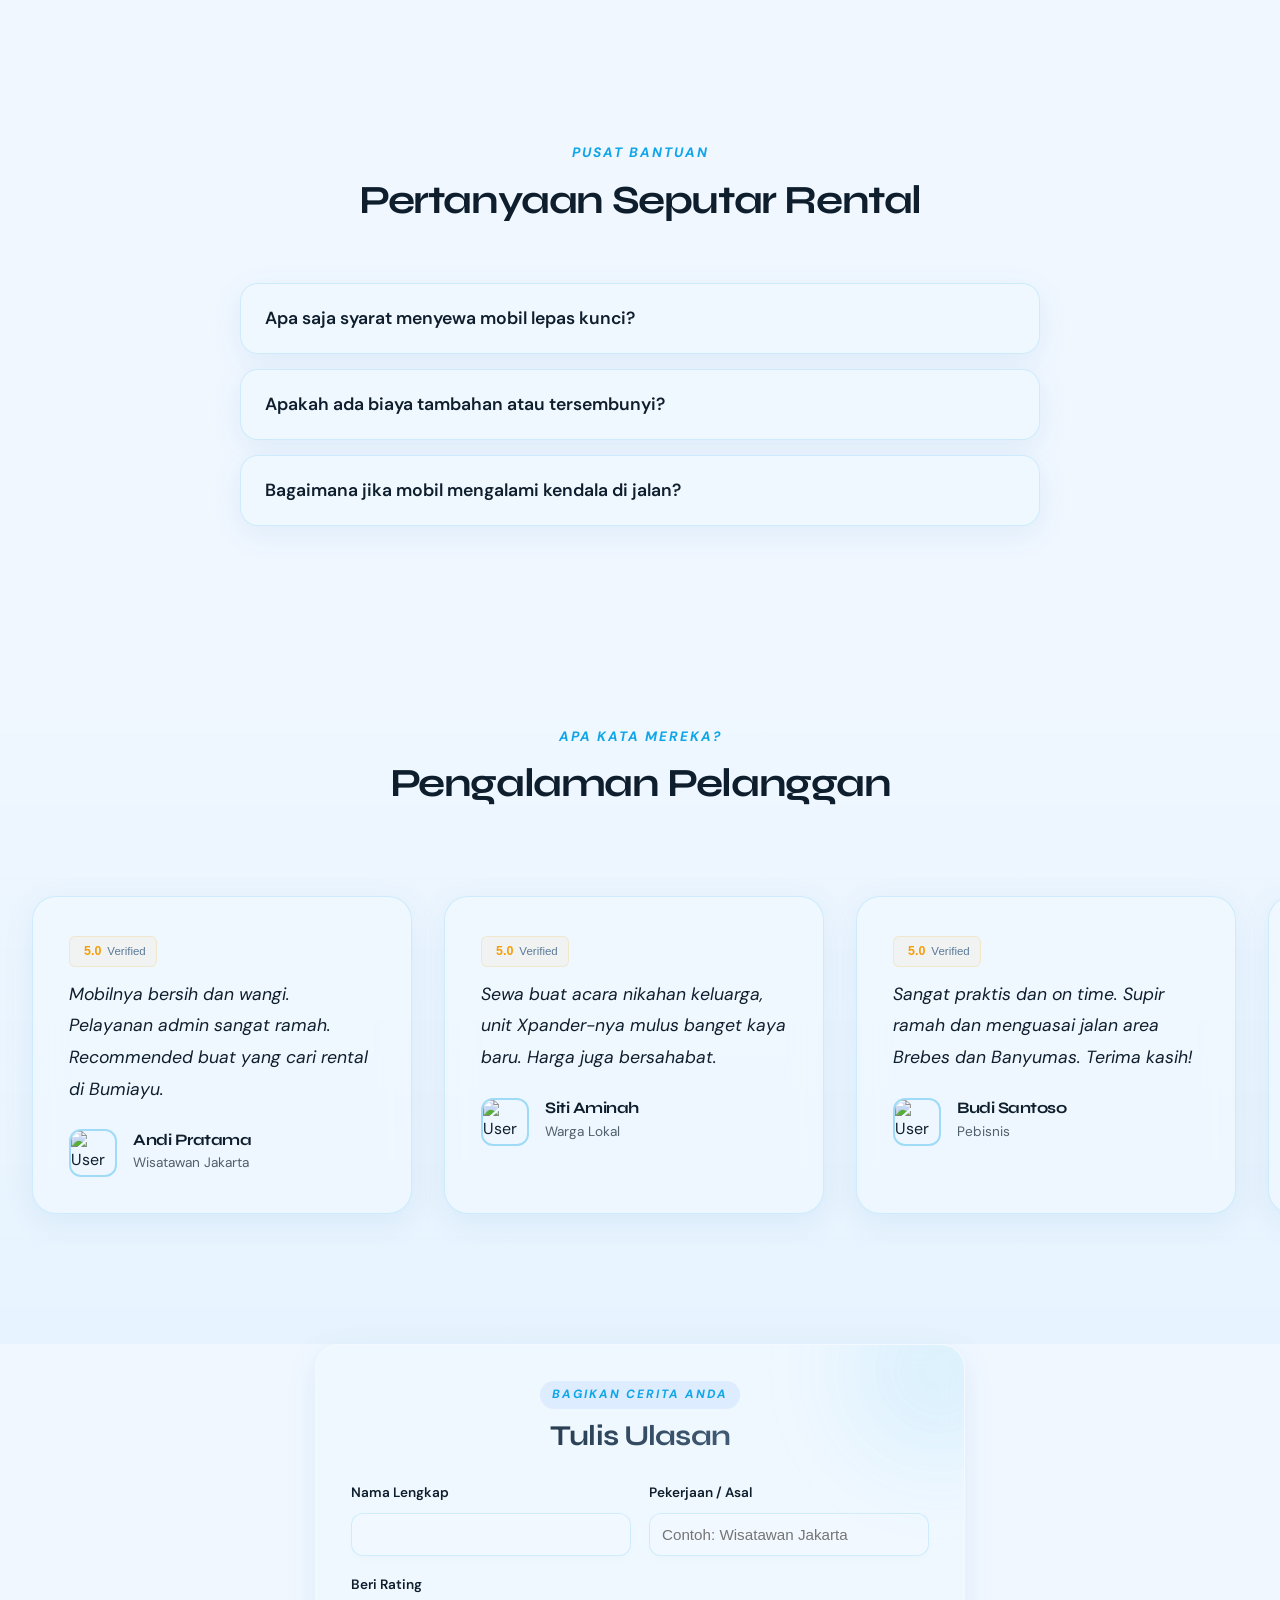
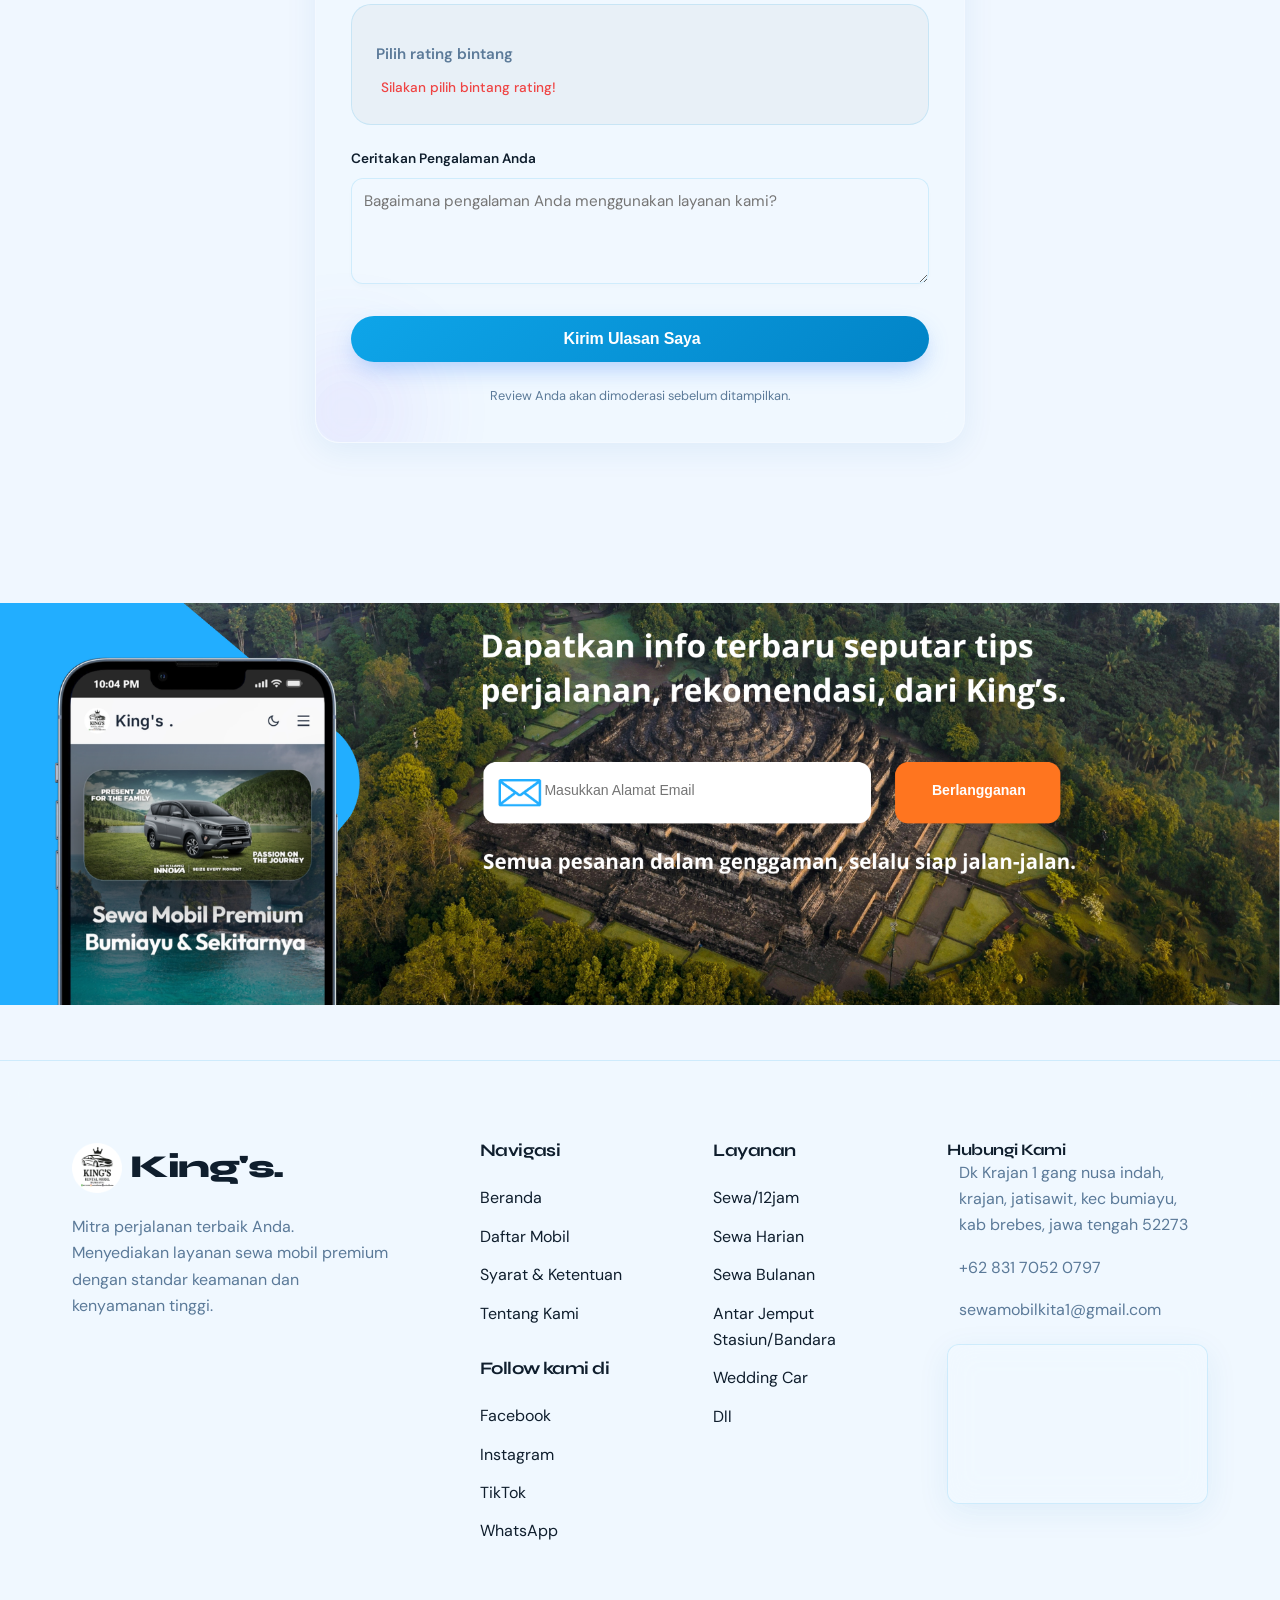
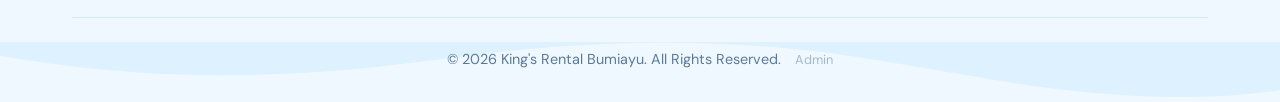
==== commit d117d938: "Secure Gemini API key into .env and route via api_gemini.php" ====
--- a/index.html
+++ b/index.html
@@ -4104,8 +4104,7 @@
             setTimeout(() => { widgetBtn.style.display = 'flex'; }, 300);
         });
 
-        // Konfigurasi Gemini API
-        const GEMINI_API_KEY = 'AQ.Ab8RN6LMT8YW2GA9wxl4j4gd6-Jn2cqwxlh0WWUV8zPHgXaDZQ';
+        // Konfigurasi Gemini Asisten (Kunci API tersimpan aman di file .env melalui api_gemini.php)
         const sistemPrompt = `Kamu adalah asisten pelanggan (customer service) yang ramah untuk "Kings Rental Bumiayu". 
         Gunakan bahasa Indonesia santai dan asik. Harga referensi: Avanza/Xenia Rp 300.000, Innova Rp 500.000, Brio/Agya Rp 250.000. 
         Mobil untuk nanjak/pegunungan (seperti Baturraden): Sarankan Avanza/Innova/Rush. Jangan bahas hal-hal di luar rental mobil. Jangan berikan kode/script.`;
@@ -4130,7 +4129,7 @@
         }
 
         async function fetchGeminiResponse(userText, loadingEl) {
-            const url = `https://generativelanguage.googleapis.com/v1beta/models/gemini-2.5-flash:generateContent?key=${GEMINI_API_KEY}`;
+            const url = 'api_gemini.php';
             try {
                 const res = await fetch(url, {
                     method: 'POST',
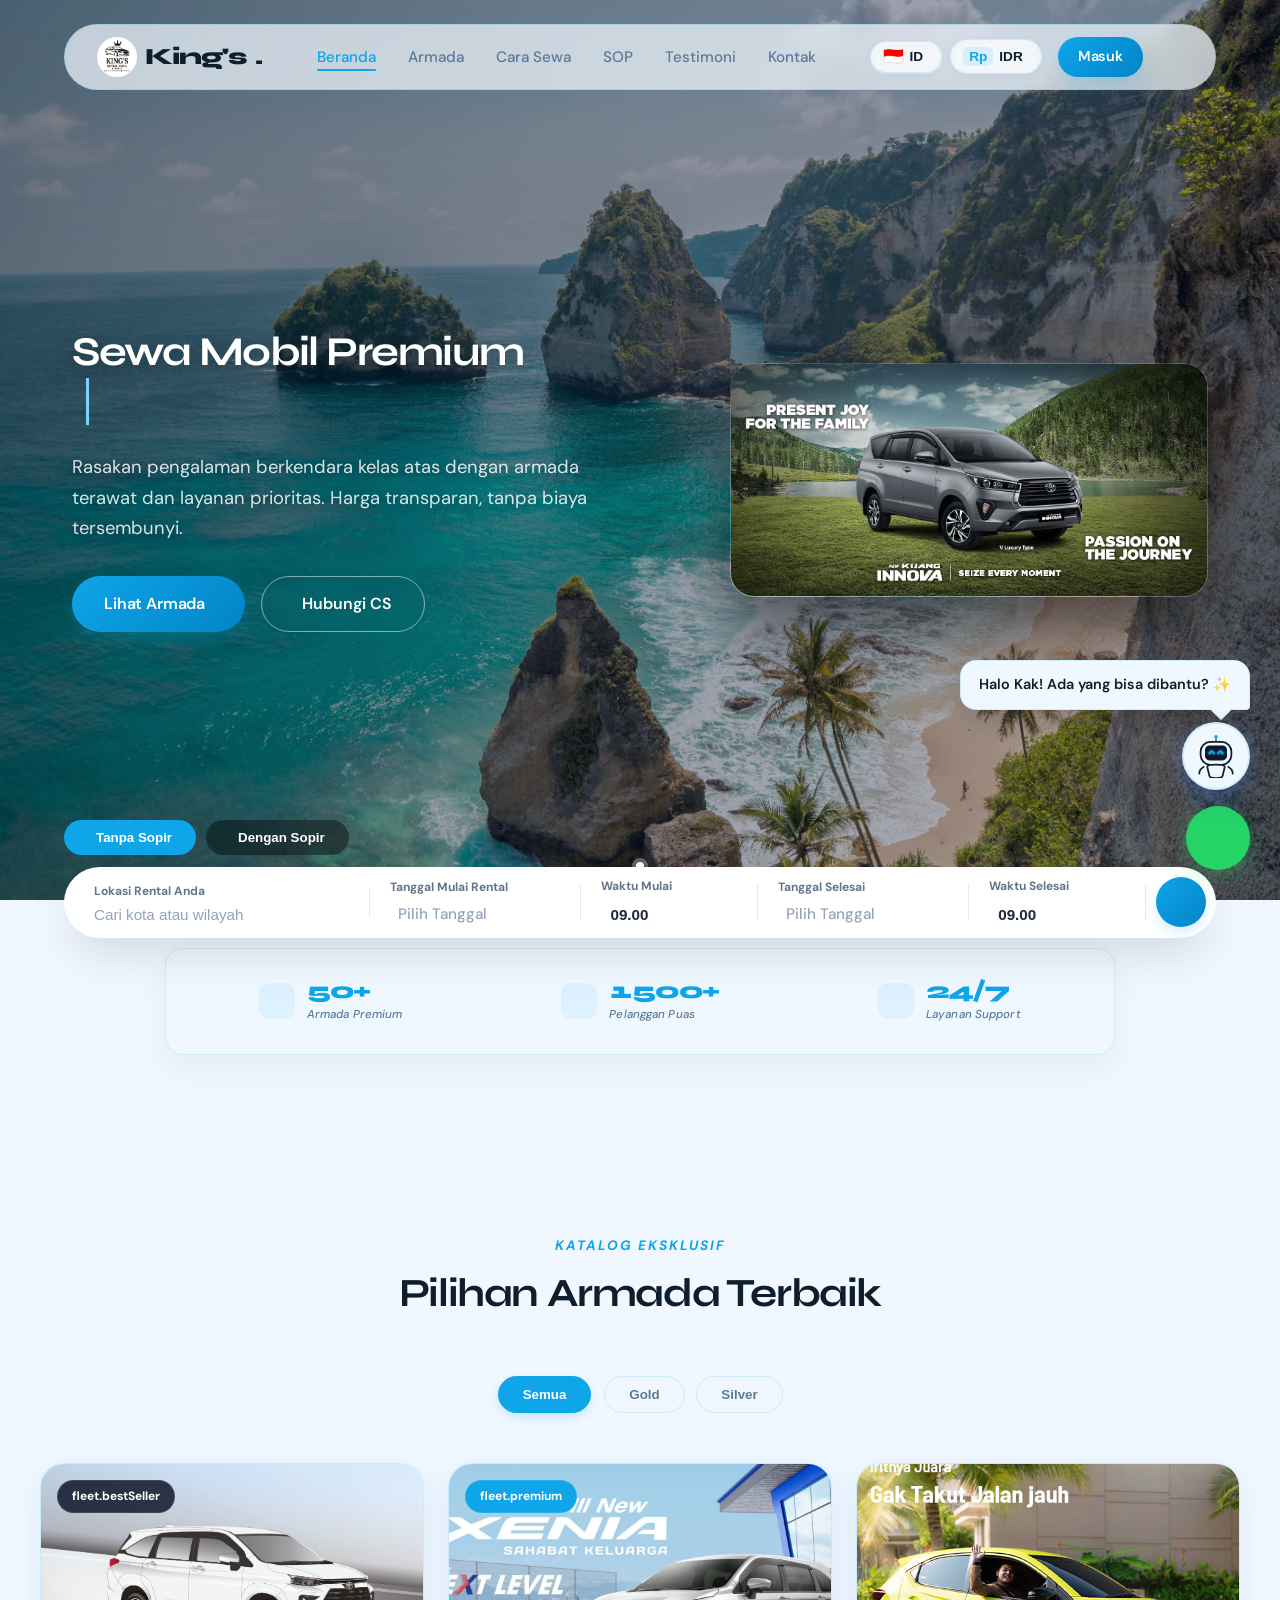
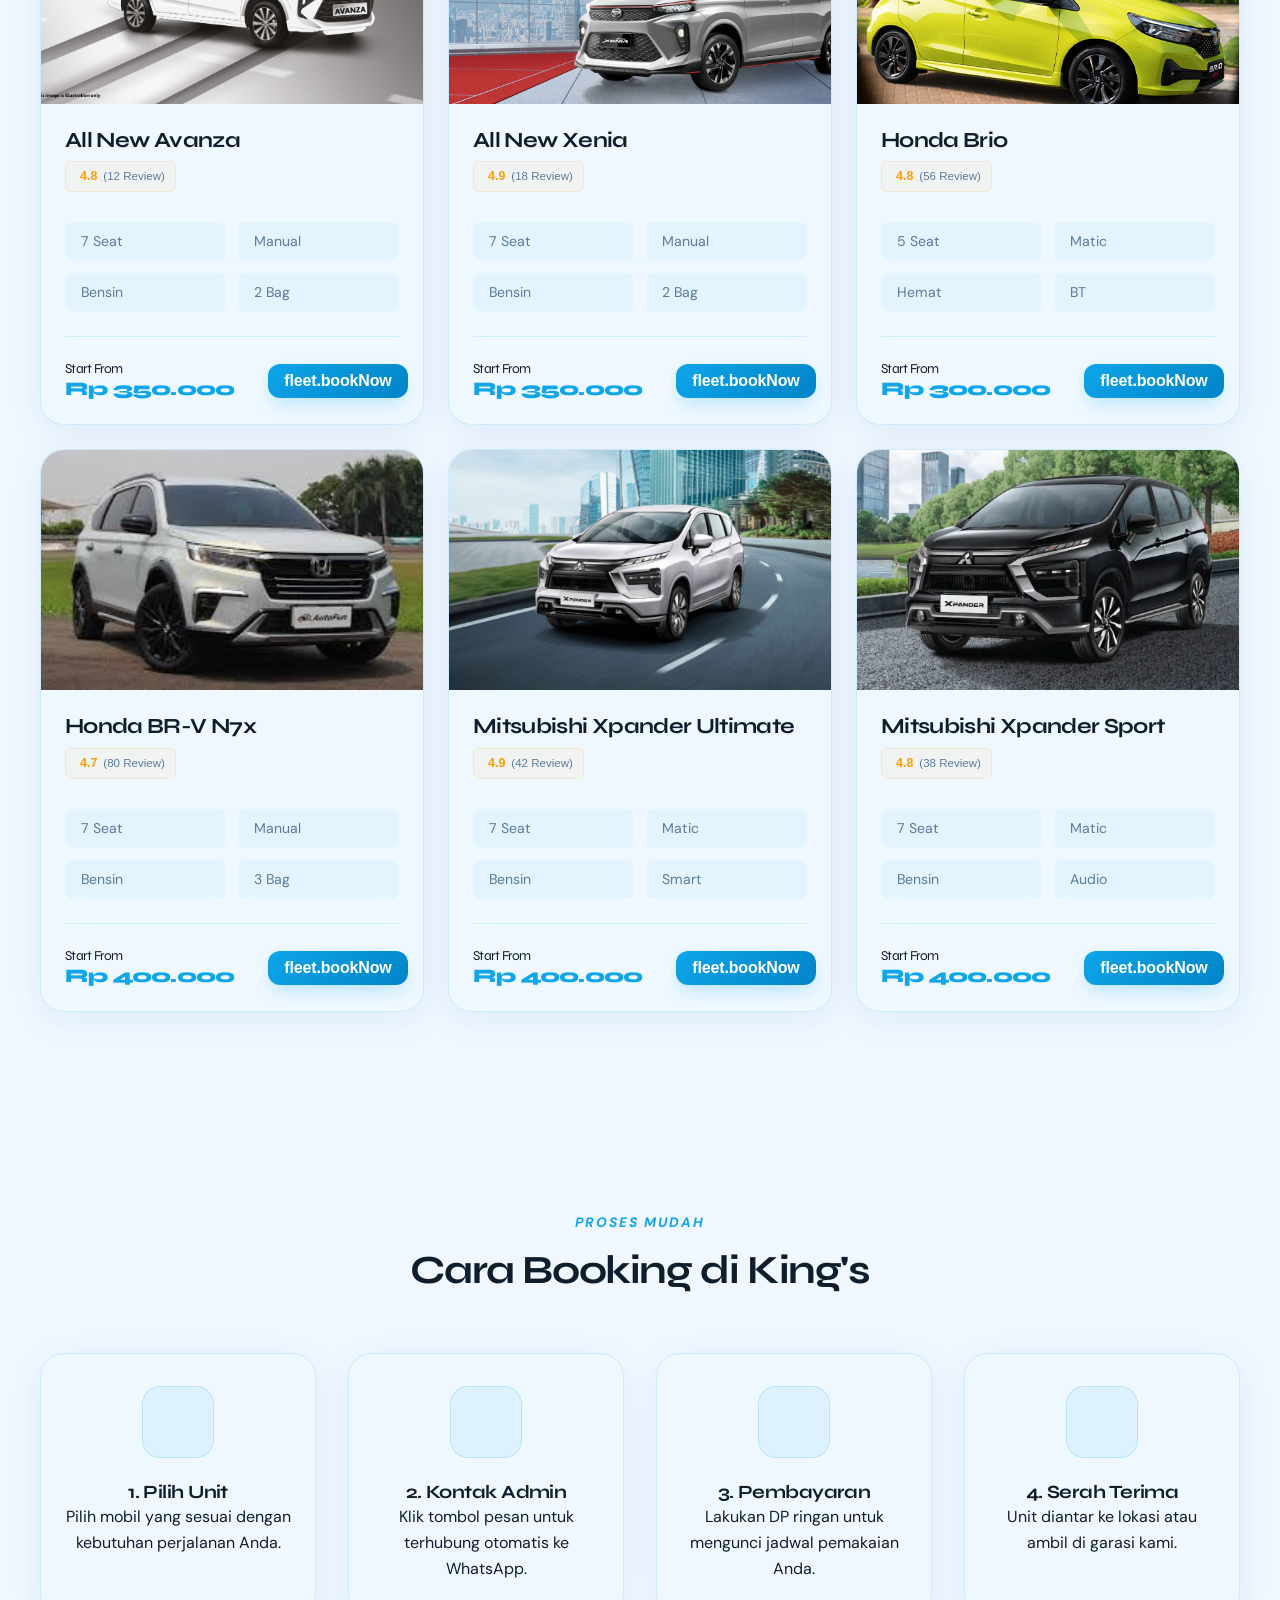
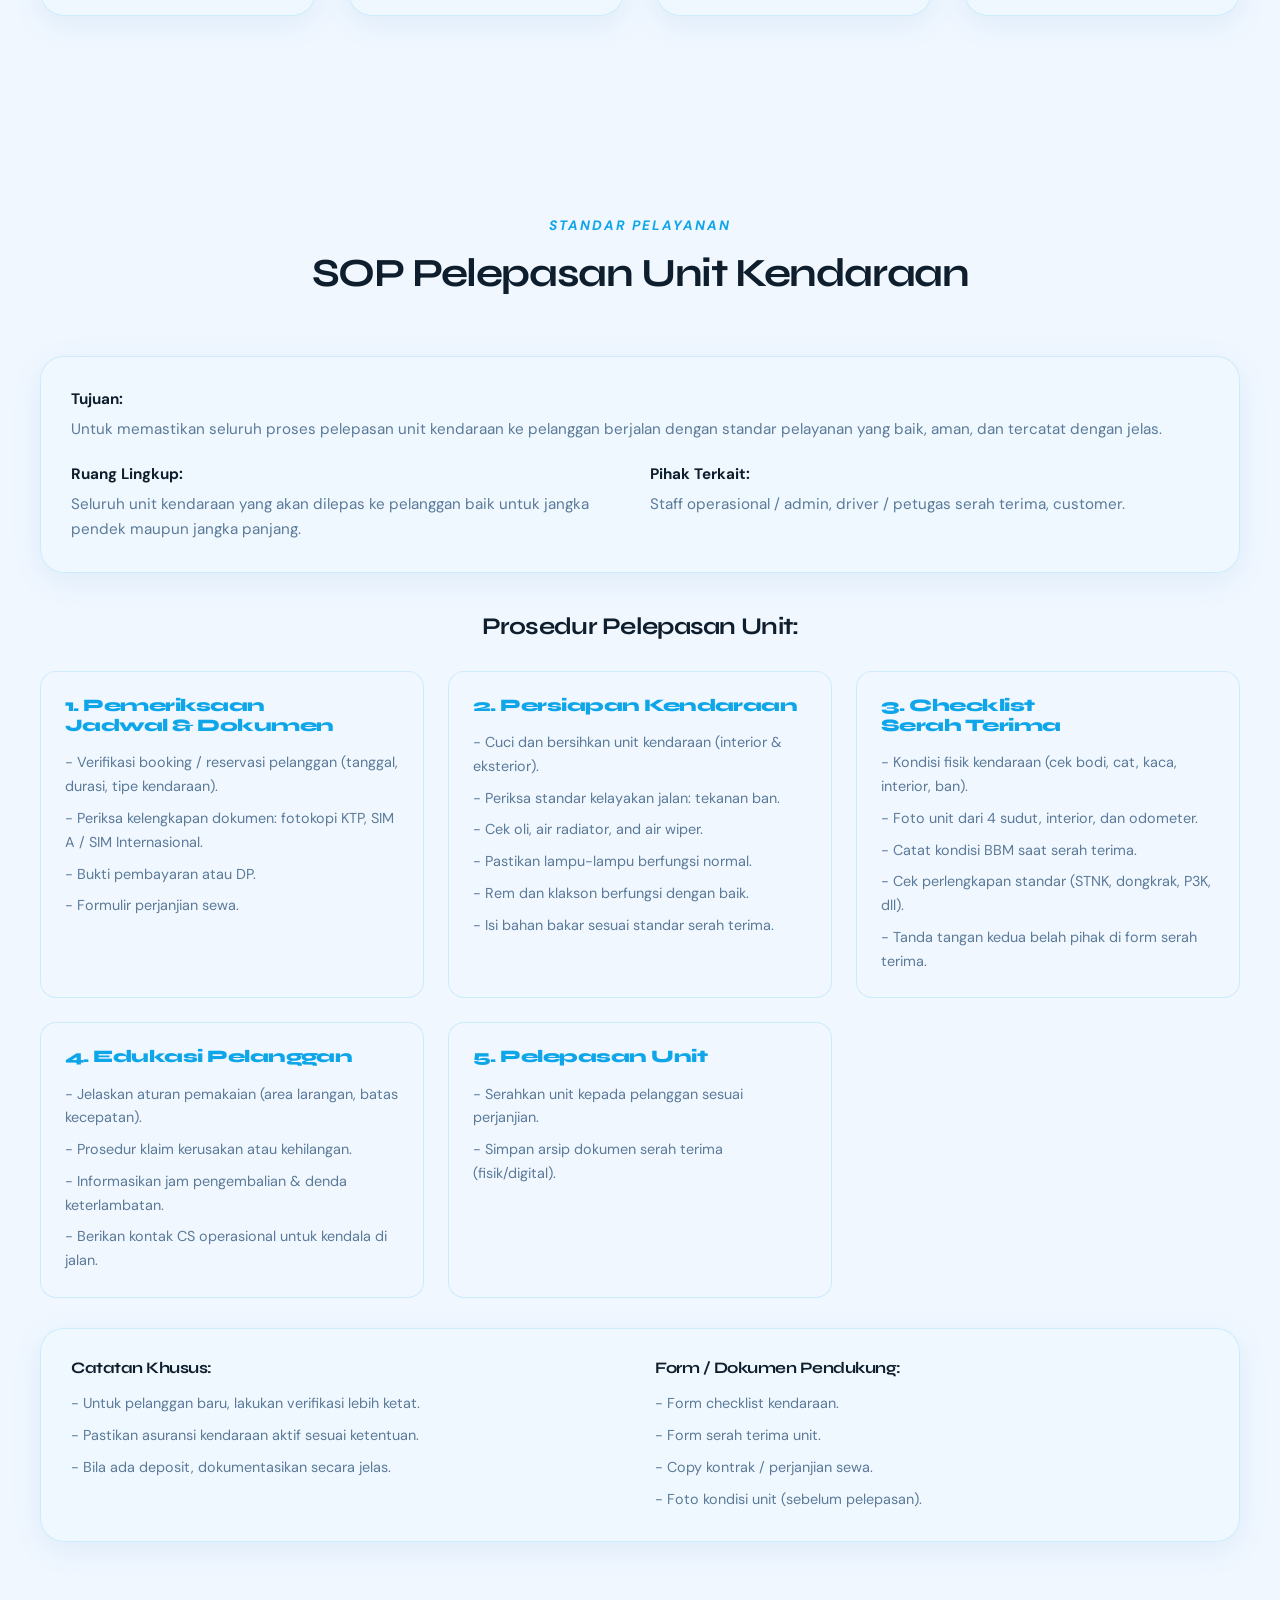
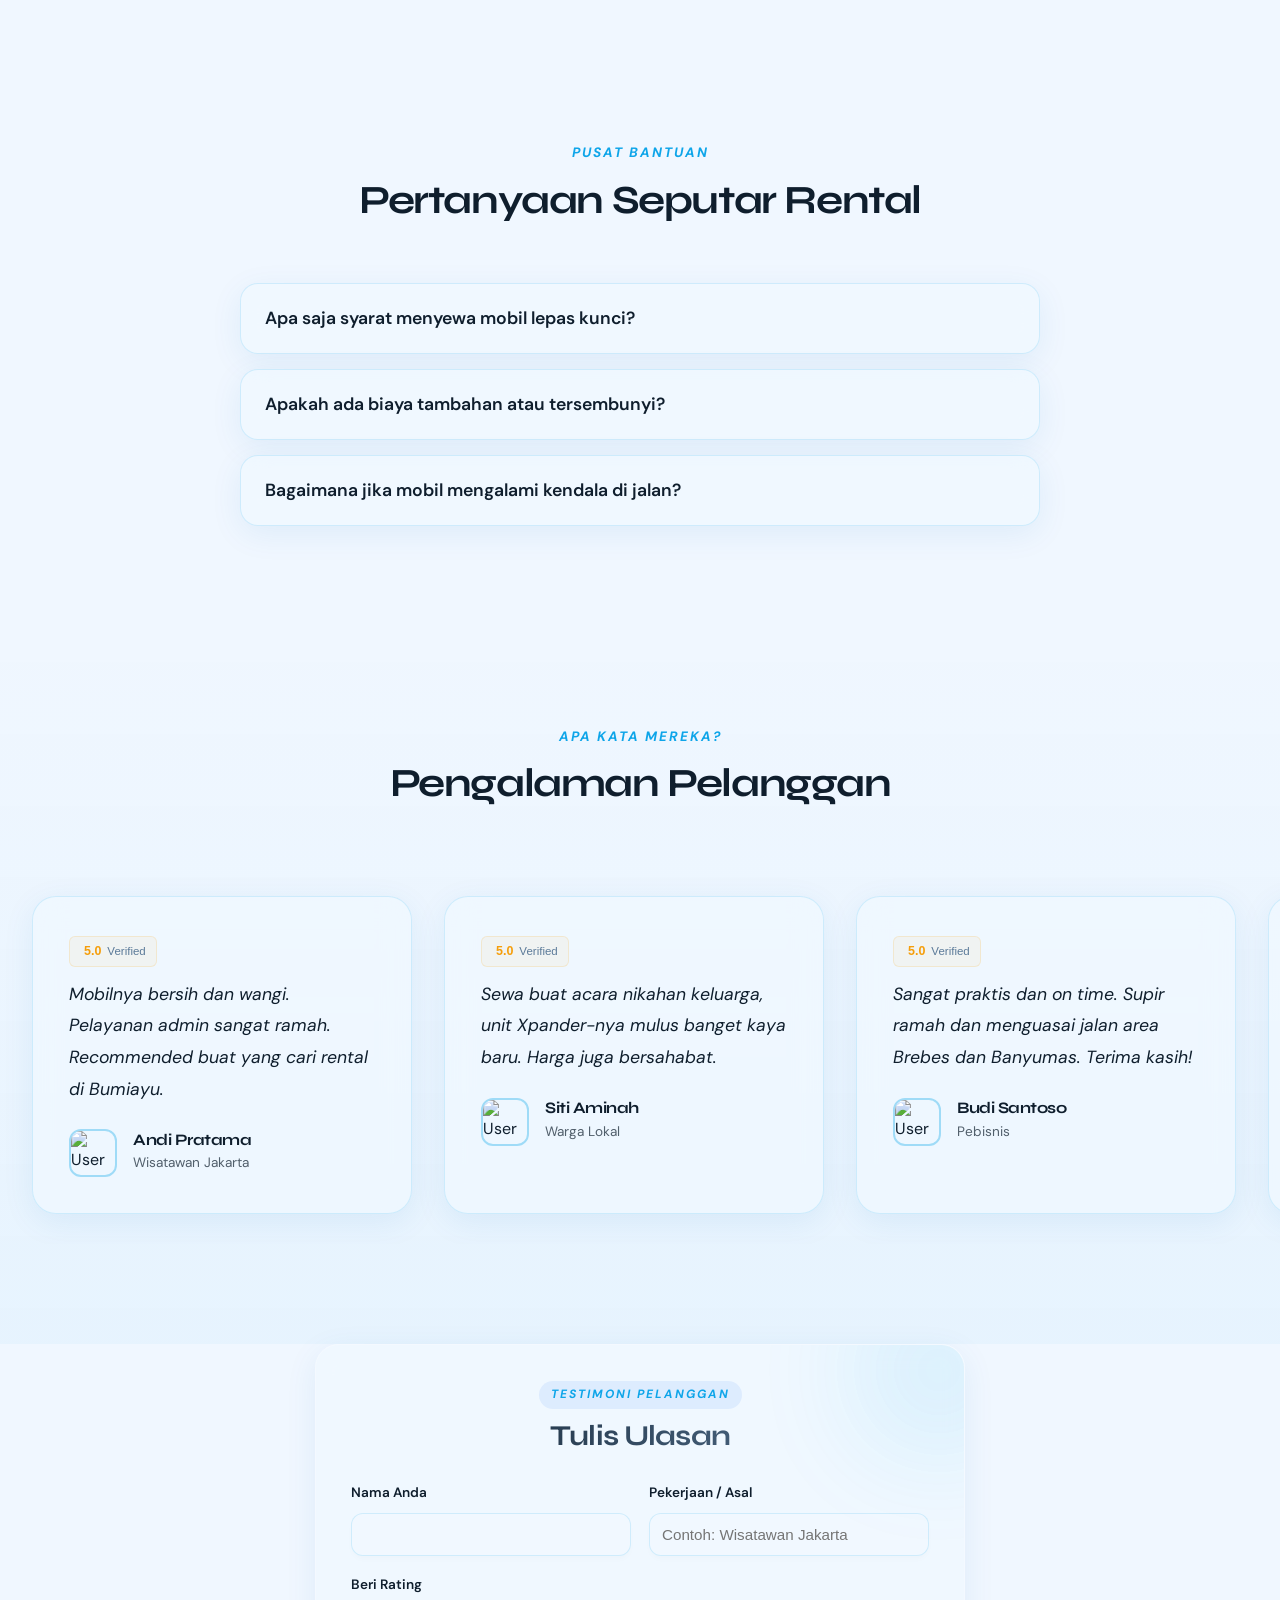
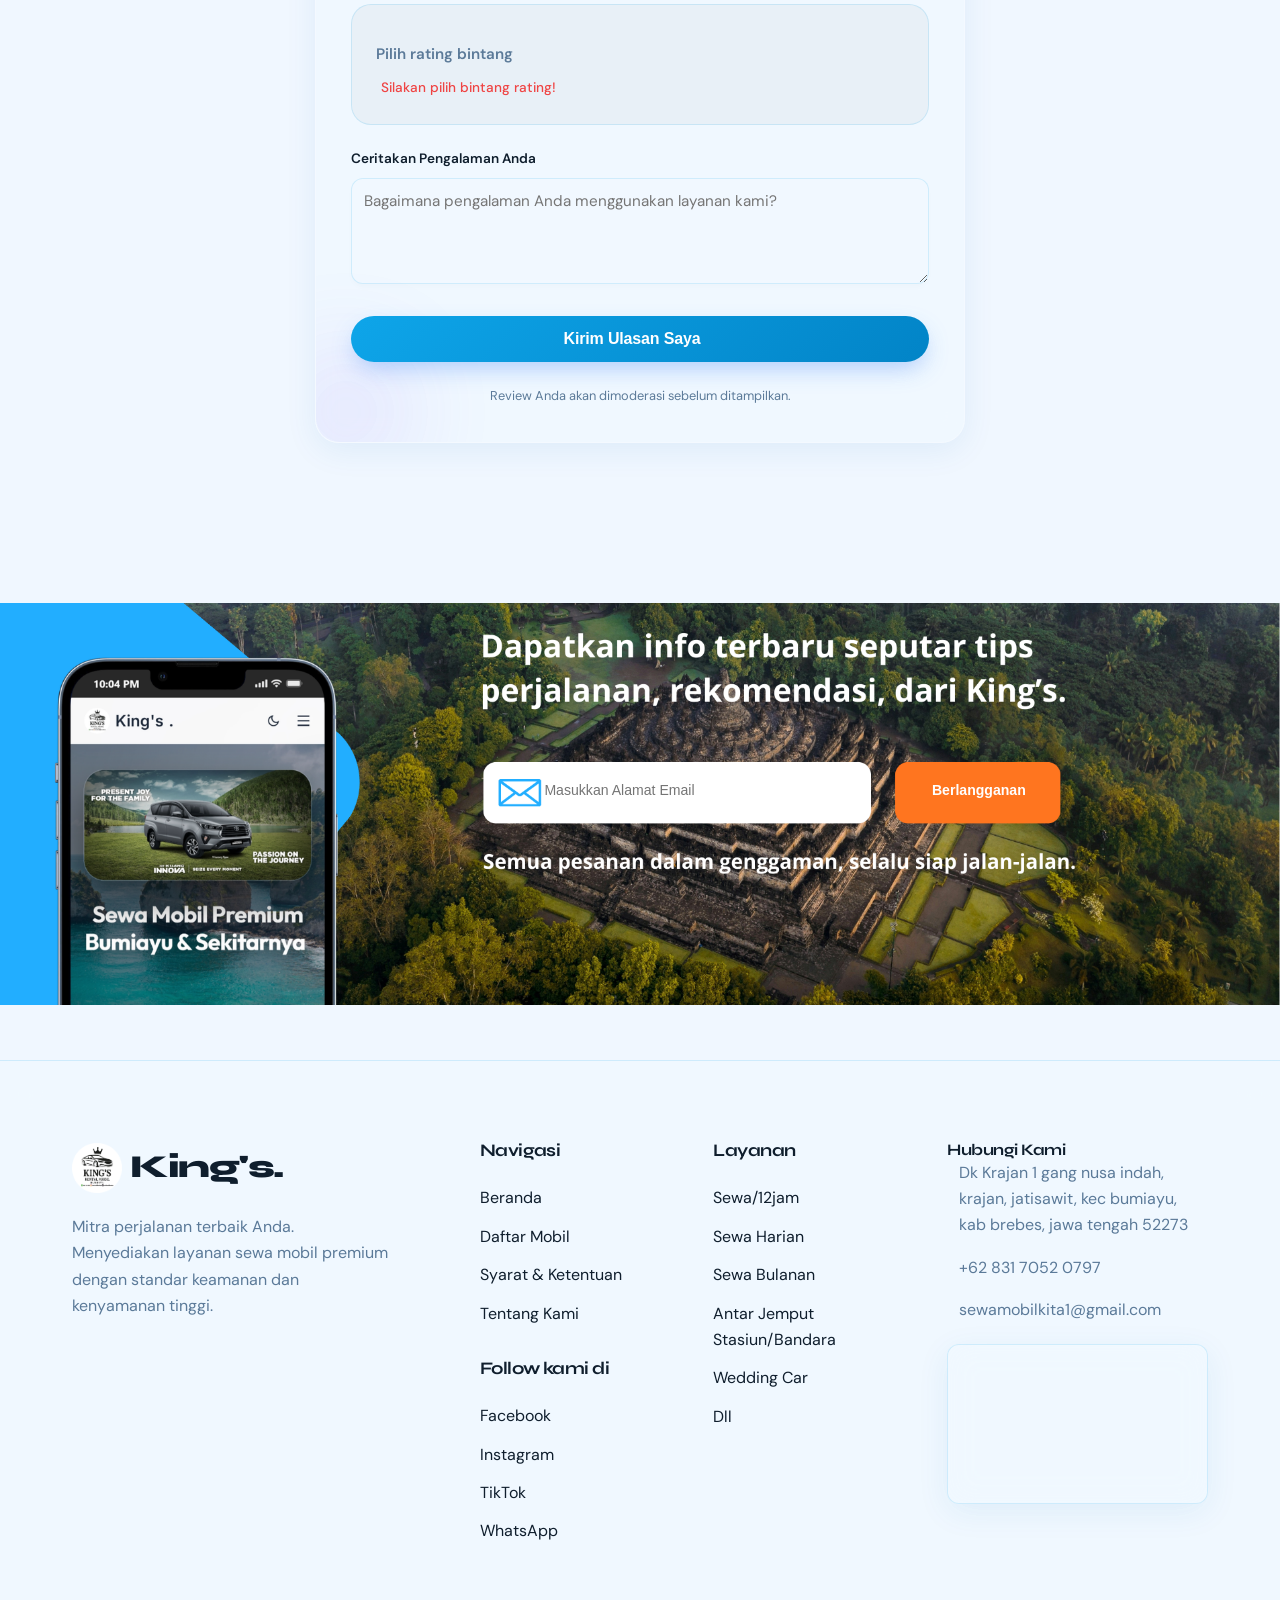
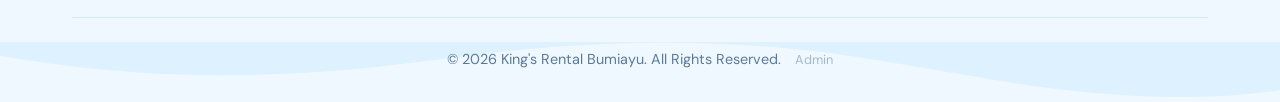
==== commit 80aac645: "menambahkan bahasa asing" ====
--- a/index.html
+++ b/index.html
@@ -35,6 +35,8 @@
     <link rel="stylesheet" href="assets/css/traveloka-datepicker.css">
     <!-- Traveloka Style Time Picker CSS -->
     <link rel="stylesheet" href="assets/css/traveloka-timepicker.css">
+    <!-- i18n & Multi-Currency Switcher CSS -->
+    <link rel="stylesheet" href="assets/css/i18n-switcher.css">
 
     <style>
         /* -----------------------------------------------------------
@@ -2498,16 +2500,69 @@
             </a>
 
             <ul class="nav-links" id="nav-links">
-                <li><a href="#home" class="active">Beranda</a></li>
-                <li><a href="#armada">Armada</a></li>
-                <li><a href="#cara-sewa">Cara Sewa</a></li>
-                <li><a href="#sop-pelepasan">SOP</a></li>
-                <li><a href="#testimoni">Testimoni</a></li>
-                <li><a href="#kontak">Kontak</a></li>
+                <li><a href="#home" class="active" data-i18n="nav.home">Beranda</a></li>
+                <li><a href="#armada" data-i18n="nav.fleet">Armada</a></li>
+                <li><a href="#cara-sewa" data-i18n="nav.howToRent">Cara Sewa</a></li>
+                <li><a href="#sop-pelepasan" data-i18n="nav.sop">SOP</a></li>
+                <li><a href="#testimoni" data-i18n="nav.testimonials">Testimoni</a></li>
+                <li><a href="#kontak" data-i18n="nav.contact">Kontak</a></li>
+
+                <li class="mobile-switcher-bar">
+                    <div class="mobile-switcher-row">
+                        <span class="mobile-switcher-label"><i class="ri-global-line"></i> <span data-i18n="switcher.langLabel">Bahasa</span></span>
+                        <select id="mobileLangSelect" class="mobile-select">
+                            <option value="id">🇮🇩 Bahasa Indonesia</option>
+                            <option value="en">🇬🇧 English</option>
+                            <option value="es">🇪🇸 Español</option>
+                            <option value="ja">🇯🇵 日本語</option>
+                            <option value="zh">🇨🇳 中文</option>
+                        </select>
+                    </div>
+                    <div class="mobile-switcher-row">
+                        <span class="mobile-switcher-label"><i class="ri-money-dollar-circle-line"></i> <span data-i18n="switcher.currLabel">Mata Uang</span></span>
+                        <select id="mobileCurrSelect" class="mobile-select">
+                            <option value="IDR">IDR (Rp - Rupiah)</option>
+                            <option value="USD">USD ($ - Dollar)</option>
+                            <option value="EUR">EUR (€ - Euro)</option>
+                            <option value="SGD">SGD (S$ - Singapore)</option>
+                            <option value="JPY">JPY (¥ - Yen)</option>
+                            <option value="MYR">MYR (RM - Ringgit)</option>
+                            <option value="GBP">GBP (£ - Pound)</option>
+                            <option value="AUD">AUD (A$ - Dollar)</option>
+                        </select>
+                    </div>
+                </li>
             </ul>
 
             <div class="nav-actions">
-                <a href="login.html" class="btn btn-primary"
+                <!-- Language & Currency Switchers -->
+                <div class="i18n-currency-group">
+                    <!-- Language Dropdown -->
+                    <div class="switch-dropdown" id="langDropdown">
+                        <button type="button" class="switch-trigger-btn" id="langTrigger" title="Pilih Bahasa / Change Language" aria-label="Select Language">
+                            <span class="flag-emoji lang-current-flag">🇮🇩</span>
+                            <span class="label-text lang-current-code">ID</span>
+                            <i class="ri-arrow-down-s-line arrow-icon"></i>
+                        </button>
+                        <div class="switch-menu" id="langMenu">
+                            <!-- Populated dynamically by i18n-switcher.js -->
+                        </div>
+                    </div>
+
+                    <!-- Currency Dropdown -->
+                    <div class="switch-dropdown" id="currDropdown">
+                        <button type="button" class="switch-trigger-btn" id="currTrigger" title="Pilih Mata Uang / Change Currency" aria-label="Select Currency">
+                            <span class="curr-symbol curr-current-symbol">Rp</span>
+                            <span class="label-text curr-current-code">IDR</span>
+                            <i class="ri-arrow-down-s-line arrow-icon"></i>
+                        </button>
+                        <div class="switch-menu" id="currMenu">
+                            <!-- Populated dynamically by i18n-switcher.js -->
+                        </div>
+                    </div>
+                </div>
+
+                <a href="login.html" class="btn btn-primary" data-i18n="nav.login"
                     style="padding: 8px 20px; font-size: 0.9rem; margin-right: 8px; border-radius: 50px;">Masuk</a>
 
                 <button class="theme-toggle" id="theme-toggle" title="Switch Theme">
@@ -2524,19 +2579,19 @@
         <div class="hero-inner container">
             <div class="hero-grid">
                 <div class="hero-text" data-aos="fade-right" data-aos-duration="1000">
-                    <h1>Sewa Mobil Premium <br>
-                        <span class="txt-type" data-wait="2000"
+                    <h1><span data-i18n="hero.title">Sewa Mobil Premium</span> <br>
+                        <span class="txt-type" data-wait="2000" data-i18n-words="hero.typingWords"
                             data-words='["Bumiayu & Sekitarnya", "Lepas Kunci Mudah", "Dengan Sopir Ramah", "Harga Transparan"]'><span class="txt"></span></span>
                     </h1>
-                    <p>Rasakan pengalaman berkendara kelas atas dengan armada terawat dan layanan prioritas. Harga
+                    <p data-i18n="hero.subtitle">Rasakan pengalaman berkendara kelas atas dengan armada terawat dan layanan prioritas. Harga
                         transparan, tanpa biaya tersembunyi.</p>
 
                     <div class="btn-group">
                         <a href="#armada" class="btn btn-primary">
-                            Lihat Armada <i class="ri-arrow-right-line"></i>
+                            <span data-i18n="hero.btnFleet">Lihat Armada</span> <i class="ri-arrow-right-line"></i>
                         </a>
                         <a href="https://wa.me/6283170520797" class="btn btn-outline">
-                            <i class="ri-whatsapp-line"></i> Hubungi CS
+                            <i class="ri-whatsapp-line"></i> <span data-i18n="hero.btnContact">Hubungi CS</span>
                         </a>
                     </div>
                 </div>
@@ -2550,42 +2605,42 @@
     <div class="container search-container" data-aos="fade-up" data-aos-duration="800">
         <div class="search-tabs">
             <button class="tab-btn active" onclick="switchSearchTab('lepas-kunci')">
-                <i class="ri-car-line"></i> Tanpa Sopir
+                <i class="ri-car-line"></i> <span data-i18n="search.tabSelfDrive">Tanpa Sopir</span>
             </button>
             <button class="tab-btn" onclick="switchSearchTab('dengan-sopir')">
-                <i class="ri-user-star-line"></i> Dengan Sopir
+                <i class="ri-user-star-line"></i> <span data-i18n="search.tabWithDriver">Dengan Sopir</span>
             </button>
         </div>
 
         <form class="search-box" onsubmit="event.preventDefault(); filterMobil();">
             <div class="search-group" style="flex: 1.5;">
-                <label>Lokasi Rental Anda</label>
-                <input type="text" id="lokasi" placeholder="Cari kota atau wilayah">
+                <label data-i18n="search.labelLocation">Lokasi Rental Anda</label>
+                <input type="text" id="lokasi" placeholder="Cari kota atau wilayah" data-i18n-placeholder="search.placeholderLocation">
             </div>
 
             <div class="search-group">
-                <label>Tanggal Mulai Rental</label>
-                <input type="text" id="tgl-mulai" placeholder="Pilih Tanggal" onfocus="(this.type='date')"
+                <label data-i18n="search.labelStartDate">Tanggal Mulai Rental</label>
+                <input type="text" id="tgl-mulai" placeholder="Pilih Tanggal" data-i18n-placeholder="search.placeholderDate" onfocus="(this.type='date')"
                     onblur="(this.type='text')">
             </div>
 
             <div class="search-group" style="flex: 0.8;">
-                <label>Waktu Mulai</label>
+                <label data-i18n="search.labelStartTime">Waktu Mulai</label>
                 <input type="time" id="jam-mulai" value="09:00">
             </div>
 
             <div class="search-group">
-                <label>Tanggal Selesai</label>
-                <input type="text" id="tgl-selesai" placeholder="Pilih Tanggal" onfocus="(this.type='date')"
+                <label data-i18n="search.labelEndDate">Tanggal Selesai</label>
+                <input type="text" id="tgl-selesai" placeholder="Pilih Tanggal" data-i18n-placeholder="search.placeholderDate" onfocus="(this.type='date')"
                     onblur="(this.type='text')">
             </div>
 
             <div class="search-group" style="flex: 0.8;">
-                <label>Waktu Selesai</label>
+                <label data-i18n="search.labelEndTime">Waktu Selesai</label>
                 <input type="time" id="jam-selesai" value="09:00">
             </div>
 
-            <button type="submit" class="search-btn-primary">
+            <button type="submit" class="search-btn-primary" aria-label="Cari">
                 <i class="ri-search-line"></i>
             </button>
         </form>
@@ -2597,14 +2652,14 @@
                 <div class="stat-icon-mini"><i class="ri-car-fill"></i></div>
                 <div class="stat-info">
                     <h2><span class="counter" data-target="50">0</span>+</h2>
-                    <p>Armada Premium</p>
+                    <p data-i18n="stats.premiumFleet">Armada Premium</p>
                 </div>
             </div>
             <div class="stat-box">
                 <div class="stat-icon-mini"><i class="ri-user-heart-fill"></i></div>
                 <div class="stat-info">
                     <h2><span class="counter" data-target="1500">0</span>+</h2>
-                    <p>Pelanggan Puas</p>
+                    <p data-i18n="stats.happyCustomers">Pelanggan Puas</p>
                 </div>
             </div>
             <div class="stat-box">
@@ -2612,7 +2667,7 @@
                 <div class="stat-info">
                     <h2><span class="counter" data-target="24">0</span>/<span class="counter" data-target="7">0</span>
                     </h2>
-                    <p>Layanan Support</p>
+                    <p data-i18n="stats.support">Layanan Support</p>
                 </div>
             </div>
         </div>
@@ -2620,14 +2675,14 @@
 
     <section id="armada" class="section-padding container">
         <div class="section-title" data-aos="fade-up">
-            <span>Katalog Eksklusif</span>
-            <h2>Pilihan Armada Terbaik</h2>
+            <span data-i18n="fleet.sectionTag">Katalog Eksklusif</span>
+            <h2 data-i18n="fleet.sectionTitle">Pilihan Armada Terbaik</h2>
         </div>
 
         <div class="filter-tabs" data-aos="fade-up" data-aos-delay="100">
-            <button class="filter-btn active" onclick="filterSelection('all')">Semua</button>
-            <button class="filter-btn" onclick="filterSelection('gold')">Gold</button>
-            <button class="filter-btn" onclick="filterSelection('silver')">Silver</button>
+            <button class="filter-btn active" onclick="filterSelection('all')" data-i18n="fleet.filterAll">Semua</button>
+            <button class="filter-btn" onclick="filterSelection('gold')" data-i18n="fleet.filterGold">Gold</button>
+            <button class="filter-btn" onclick="filterSelection('silver')" data-i18n="fleet.filterSilver">Silver</button>
         </div>
 
         <div class="cars-grid" id="carsGrid">
@@ -2637,29 +2692,29 @@
 
     <section id="cara-sewa" class="section-padding container">
         <div class="section-title" data-aos="fade-up">
-            <span>Proses Mudah</span>
-            <h2>Cara Booking di King's</h2>
+            <span data-i18n="howToRent.sectionTag">Proses Mudah</span>
+            <h2 data-i18n="howToRent.sectionTitle">Cara Booking di King's</h2>
         </div>
         <div class="steps-grid">
             <div class="step-card glass-panel" data-aos="flip-left" data-aos-delay="0">
                 <div class="step-icon"><i class="ri-car-line"></i></div>
-                <h3>1. Pilih Unit</h3>
-                <p>Pilih mobil yang sesuai dengan kebutuhan perjalanan Anda.</p>
+                <h3 data-i18n="howToRent.step1Title">1. Pilih Unit</h3>
+                <p data-i18n="howToRent.step1Desc">Pilih mobil yang sesuai dengan kebutuhan perjalanan Anda.</p>
             </div>
             <div class="step-card glass-panel" data-aos="flip-left" data-aos-delay="100">
                 <div class="step-icon"><i class="ri-whatsapp-line"></i></div>
-                <h3>2. Kontak Admin</h3>
-                <p>Klik tombol pesan untuk terhubung otomatis ke WhatsApp.</p>
+                <h3 data-i18n="howToRent.step2Title">2. Kontak Admin</h3>
+                <p data-i18n="howToRent.step2Desc">Klik tombol pesan untuk terhubung otomatis ke WhatsApp.</p>
             </div>
             <div class="step-card glass-panel" data-aos="flip-left" data-aos-delay="200">
                 <div class="step-icon"><i class="ri-wallet-3-line"></i></div>
-                <h3>3. Pembayaran</h3>
-                <p>Lakukan DP ringan untuk mengunci jadwal pemakaian Anda.</p>
+                <h3 data-i18n="howToRent.step3Title">3. Pembayaran</h3>
+                <p data-i18n="howToRent.step3Desc">Lakukan DP ringan untuk mengunci jadwal pemakaian Anda.</p>
             </div>
             <div class="step-card glass-panel" data-aos="flip-left" data-aos-delay="300">
                 <div class="step-icon"><i class="ri-key-2-line"></i></div>
-                <h3>4. Serah Terima</h3>
-                <p>Unit diantar ke lokasi atau ambil di garasi kami.</p>
+                <h3 data-i18n="howToRent.step4Title">4. Serah Terima</h3>
+                <p data-i18n="howToRent.step4Desc">Unit diantar ke lokasi atau ambil di garasi kami.</p>
             </div>
         </div>
     </section>
@@ -2667,35 +2722,35 @@
     <!-- SOP SECTION -->
     <section id="sop-pelepasan" class="section-padding container">
         <div class="section-title" data-aos="fade-up">
-            <span>Standar Pelayanan</span>
-            <h2>SOP Pelepasan Unit Kendaraan</h2>
+            <span data-i18n="sop.sectionTag">Standar Pelayanan</span>
+            <h2 data-i18n="sop.sectionTitle">SOP Pelepasan Unit Kendaraan</h2>
         </div>
 
         <div class="glass-panel" data-aos="fade-up" data-aos-delay="100"
             style="padding: 30px; border-radius: var(--radius-lg); margin-bottom: 40px; border: 1px solid var(--glass-border);">
             <div style="display: grid; gap: 20px; font-size: 0.95rem; color: var(--text-muted);">
                 <div>
-                    <strong style="color: var(--text-main); display: block; margin-bottom: 5px;">Tujuan:</strong>
-                    Untuk memastikan seluruh proses pelepasan unit kendaraan ke pelanggan berjalan dengan standar
-                    pelayanan yang baik, aman, dan tercatat dengan jelas.
+                    <strong style="color: var(--text-main); display: block; margin-bottom: 5px;" data-i18n="sop.purpose">Tujuan:</strong>
+                    <span data-i18n="sop.purposeDesc">Untuk memastikan seluruh proses pelepasan unit kendaraan ke pelanggan berjalan dengan standar
+                    pelayanan yang baik, aman, dan tercatat dengan jelas.</span>
                 </div>
                 <div style="display: grid; grid-template-columns: repeat(auto-fit, minmax(300px, 1fr)); gap: 20px;">
                     <div>
-                        <strong style="color: var(--text-main); display: block; margin-bottom: 5px;">Ruang
+                        <strong style="color: var(--text-main); display: block; margin-bottom: 5px;" data-i18n="sop.scope">Ruang
                             Lingkup:</strong>
-                        Seluruh unit kendaraan yang akan dilepas ke pelanggan baik untuk jangka pendek maupun jangka
-                        panjang.
+                        <span data-i18n="sop.scopeDesc">Seluruh unit kendaraan yang akan dilepas ke pelanggan baik untuk jangka pendek maupun jangka
+                        panjang.</span>
                     </div>
                     <div>
-                        <strong style="color: var(--text-main); display: block; margin-bottom: 5px;">Pihak
+                        <strong style="color: var(--text-main); display: block; margin-bottom: 5px;" data-i18n="sop.parties">Pihak
                             Terkait:</strong>
-                        Staff operasional / admin, driver / petugas serah terima, customer.
+                        <span data-i18n="sop.partiesDesc">Staff operasional / admin, driver / petugas serah terima, customer.</span>
                     </div>
                 </div>
             </div>
         </div>
 
-        <h3 data-aos="fade-up"
+        <h3 data-aos="fade-up" data-i18n="sop.procedureTitle"
             style="text-align: center; margin-bottom: 30px; font-size: 1.5rem; color: var(--text-main);">
             Prosedur Pelepasan Unit:
         </h3>
@@ -2880,10 +2935,10 @@
 
 
                 <div class="section-title" style="margin-bottom: 30px; position: relative;">
-                    <span
+                    <span data-i18n="testimonials.sectionTag"
                         style="background: rgba(59, 130, 246, 0.1); color: var(--accent); padding: 4px 12px; border-radius: 20px; font-size: 0.75rem; font-weight: 700; display: inline-block; margin-bottom: 10px;">Bagikan
                         Cerita Anda</span>
-                    <h3
+                    <h3 data-i18n="testimonials.writeReview"
                         style="font-size: 1.8rem; background: linear-gradient(to right, var(--text-main), var(--text-muted)); -webkit-background-clip: text; background-clip: text; -webkit-text-fill-color: transparent;">
                         Tulis Ulasan</h3>
                 </div>
@@ -2892,7 +2947,7 @@
                     style="display: grid; gap: 18px; position: relative; z-index: 2;">
                     <div style="display: grid; grid-template-columns: 1fr 1fr; gap: 18px;">
                         <div class="form-group">
-                            <label
+                            <label data-i18n="testimonials.nameLabel"
                                 style="display: block; margin-bottom: 8px; font-weight: 600; color: var(--text-main); font-size: 0.85rem;">Nama
                                 Lengkap</label>
                             <input type="text" id="reviewName" required
@@ -2901,10 +2956,10 @@
                                 onblur="this.style.borderColor='var(--glass-border)'; this.style.boxShadow='0 4px 6px -1px rgba(0, 0, 0, 0.02)';">
                         </div>
                         <div class="form-group">
-                            <label
+                            <label data-i18n="testimonials.roleLabel"
                                 style="display: block; margin-bottom: 8px; font-weight: 600; color: var(--text-main); font-size: 0.85rem;">Pekerjaan
                                 / Asal</label>
-                            <input type="text" id="reviewRole" placeholder="Contoh: Wisatawan Jakarta"
+                            <input type="text" id="reviewRole" placeholder="Contoh: Wisatawan Jakarta" data-i18n-placeholder="testimonials.rolePlaceholder"
                                 style="width: 100%; padding: 12px; border-radius: 12px; border: 1px solid var(--glass-border); background: rgba(255, 255, 255, 0.05); color: var(--text-main); font-size: 0.95rem; transition: all 0.3s; box-shadow: 0 4px 6px -1px rgba(0, 0, 0, 0.02);"
                                 onfocus="this.style.borderColor='var(--accent)'; this.style.boxShadow='0 0 0 3px rgba(59, 130, 246, 0.1)';"
                                 onblur="this.style.borderColor='var(--glass-border)'; this.style.boxShadow='0 4px 6px -1px rgba(0, 0, 0, 0.02)';">
@@ -2912,7 +2967,7 @@
                     </div>
 
                     <div class="form-group">
-                        <label
+                        <label data-i18n="testimonials.ratingLabel"
                             style="display: block; margin-bottom: 8px; font-weight: 600; color: var(--text-main); font-size: 0.85rem;">Beri
                             Rating</label>
                         <div class="rating-input-container"
@@ -2930,22 +2985,22 @@
                                 <i class="ri-star-fill" onclick="setRating(5)" id="star-5"
                                     style="transition: all 0.3s cubic-bezier(0.175, 0.885, 0.32, 1.275);"></i>
                             </div>
-                            <span id="ratingLabel"
+                            <span id="ratingLabel" data-i18n="testimonials.ratingPrompt"
                                 style="font-size: 0.95rem; font-weight: 600; color: var(--text-muted); transition: 0.3s;">Pilih
                                 rating bintang</span>
                             <input type="hidden" id="reviewRating" value="0" required>
                             <p id="ratingError"
                                 style="color: #ef4444; font-size: 0.85rem; display: none; margin-top: 10px; font-weight: 500; display: flex; align-items: center; gap: 5px;">
-                                <i class="ri-error-warning-fill"></i> Silakan pilih bintang rating!
+                                <i class="ri-error-warning-fill"></i> <span data-i18n="testimonials.ratingError">Silakan pilih bintang rating!</span>
                             </p>
                         </div>
                     </div>
 
                     <div class="form-group">
-                        <label
+                        <label data-i18n="testimonials.experienceLabel"
                             style="display: block; margin-bottom: 8px; font-weight: 600; color: var(--text-main); font-size: 0.85rem;">Ceritakan
                             Pengalaman Anda</label>
-                        <textarea id="reviewText" rows="4" required
+                        <textarea id="reviewText" rows="4" required data-i18n-placeholder="testimonials.experiencePlaceholder"
                             placeholder="Bagaimana pengalaman Anda menggunakan layanan kami?"
                             style="width: 100%; padding: 12px; border-radius: 12px; border: 1px solid var(--glass-border); background: rgba(255, 255, 255, 0.05); font-family: inherit; color: var(--text-main); font-size: 0.95rem; transition: all 0.3s; resize: vertical; min-height: 100px; box-shadow: 0 4px 6px -1px rgba(0, 0, 0, 0.02);"
                             onfocus="this.style.borderColor='var(--accent)'; this.style.boxShadow='0 0 0 3px rgba(59, 130, 246, 0.1)';"
@@ -2954,11 +3009,11 @@
 
                     <button type="submit" class="btn btn-primary"
                         style="justify-content: center; width: 100%; padding: 14px; font-size: 1rem; border-radius: 50px; margin-top: 5px; position: relative; overflow: hidden; box-shadow: 0 10px 25px -5px rgba(59, 130, 246, 0.4);">
-                        Kirim Ulasan Saya <i class="ri-send-plane-fill" style="margin-left: 8px;"></i>
+                        <span data-i18n="testimonials.submitBtn">Kirim Ulasan Saya</span> <i class="ri-send-plane-fill" style="margin-left: 8px;"></i>
                     </button>
                     <p style="text-align: center; color: var(--text-muted); font-size: 0.8rem; margin-top: 5px;">
-                        <i class="ri-lock-2-line" style="vertical-align: middle;"></i> Review Anda akan dimoderasi
-                        sebelum ditampilkan.
+                        <i class="ri-lock-2-line" style="vertical-align: middle;"></i> <span data-i18n="testimonials.moderationNote">Review Anda akan dimoderasi
+                        sebelum ditampilkan.</span>
                     </p>
                 </form>
             </div>
@@ -2968,9 +3023,9 @@
     <section class="cta-banner-full" data-aos="fade-up">
         <img src="assets/images/banner-full.jpg" alt="Promo Berlangganan King's Rental">
         <form class="cta-overlay-form"
-            onsubmit="event.preventDefault(); alert('Terima kasih sudah berlangganan info King\'s Rental!');">
-            <input type="email" placeholder="Masukkan Alamat Email" required>
-            <button type="submit">Berlangganan</button>
+            onsubmit="event.preventDefault(); alert(window.i18n ? window.i18n.t('cta.subscribeSuccess') : 'Terima kasih sudah berlangganan info King\'s Rental!');">
+            <input type="email" placeholder="Masukkan Alamat Email" data-i18n-placeholder="cta.emailPlaceholder" required>
+            <button type="submit" data-i18n="cta.subscribe">Berlangganan</button>
         </form>
     </section>
 
@@ -2992,20 +3047,20 @@
                         <img src="assets/logos/logo_baru.png" alt="Kings Logo" style="height: 50px; width: auto;">
                         King's.
                     </a>
-                    <p>Mitra perjalanan terbaik Anda. Menyediakan layanan sewa mobil premium dengan standar keamanan
+                    <p data-i18n="footer.brandDesc">Mitra perjalanan terbaik Anda. Menyediakan layanan sewa mobil premium dengan standar keamanan
                         dan kenyamanan tinggi.</p>
                 </div>
 
                 <div class="footer-links" data-aos="fade-up" data-aos-delay="100">
-                    <h4>Navigasi</h4>
+                    <h4 data-i18n="footer.navTitle">Navigasi</h4>
                     <ul>
-                        <li><a href="#home">Beranda</a></li>
-                        <li><a href="#armada">Daftar Mobil</a></li>
-                        <li><a href="#">Syarat & Ketentuan</a></li>
-                        <li><a href="#">Tentang Kami</a></li>
+                        <li><a href="#home" data-i18n="nav.home">Beranda</a></li>
+                        <li><a href="#armada" data-i18n="footer.carList">Daftar Mobil</a></li>
+                        <li><a href="#" data-i18n="footer.terms">Syarat & Ketentuan</a></li>
+                        <li><a href="#" data-i18n="footer.aboutUs">Tentang Kami</a></li>
                     </ul>
 
-                    <h4 style="margin-top: 32px;">Follow kami di</h4>
+                    <h4 style="margin-top: 32px;" data-i18n="footer.followUs">Follow kami di</h4>
                     <ul class="social-list">
                         <li><a href="#"><i class="ri-facebook-box-fill" style="color: #1877F2;"></i> Facebook</a>
                         </li>
@@ -3020,19 +3075,19 @@
                 </div>
 
                 <div class="footer-links" data-aos="fade-up" data-aos-delay="200">
-                    <h4>Layanan</h4>
+                    <h4 data-i18n="footer.servicesTitle">Layanan</h4>
                     <ul>
-                        <li><a href="#">Sewa/12jam</a></li>
-                        <li><a href="#">Sewa Harian</a></li>
-                        <li><a href="#">Sewa Bulanan</a></li>
-                        <li><a href="#">Antar Jemput Stasiun/Bandara</a></li>
-                        <li><a href="#">Wedding Car</a></li>
-                        <li><a href="#">Dll</a></li>
+                        <li><a href="#" data-i18n="footer.halfDay">Sewa/12jam</a></li>
+                        <li><a href="#" data-i18n="footer.daily">Sewa Harian</a></li>
+                        <li><a href="#" data-i18n="footer.monthly">Sewa Bulanan</a></li>
+                        <li><a href="#" data-i18n="footer.transfer">Antar Jemput Stasiun/Bandara</a></li>
+                        <li><a href="#" data-i18n="footer.weddingCar">Wedding Car</a></li>
+                        <li><a href="#" data-i18n="footer.etc">Dll</a></li>
                     </ul>
                 </div>
 
                 <div class="footer-contact" data-aos="fade-up" data-aos-delay="300">
-                    <h4>Hubungi Kami</h4>
+                    <h4 data-i18n="footer.contactTitle">Hubungi Kami</h4>
                     <div class="contact-item">
                         <i class="ri-map-pin-line"></i>
                         <a href="https://maps.app.goo.gl/3GqQhwy9PepKmtPj9" target="_blank"
@@ -3060,7 +3115,7 @@
                 </div>
             </div>
             <div class="copyright">
-                &copy; 2026 King's Rental Bumiayu. All Rights Reserved.
+                <span data-i18n="footer.copyright">&copy; 2026 King's Rental Bumiayu. All Rights Reserved.</span>
                 <a href="admin.html"
                     style="margin-left: 10px; opacity: 0.5; font-size: 0.8rem; text-decoration: none;"><i
                         class="ri-lock-line"></i> Admin</a>
@@ -3075,7 +3130,7 @@
 
     <!-- WIDGET CHAT AI (BARU) -->
     <!-- GREETING POP-UP BUBBLE (FITUR BARU - IDE 1) -->
-    <div id="chat-greeting-bubble" class="greeting-bubble glass-panel">
+    <div id="chat-greeting-bubble" class="greeting-bubble glass-panel" data-i18n="chatBot.greeting">
         Halo Kak! Ada yang bisa dibantu? ✨
     </div>
     <div id="chat-widget-button" title="Tanya Asisten AI">
@@ -3399,7 +3454,9 @@
             document.getElementById('qvName').innerText = car.name;
             document.getElementById('qvCategory').innerText = car.category.toUpperCase();
             document.getElementById('qvRating').innerText = typeof car.rating === 'string' ? car.rating.split(' ')[0] : '5.0';
-            document.getElementById('qvPrice').innerText = `Rp ${car.price}.000`;
+            const qvPriceEl = document.getElementById('qvPrice');
+            qvPriceEl.innerText = window.CurrencyManager ? window.CurrencyManager.convertAndFormat(car.price) : `Rp ${car.price}.000`;
+            qvPriceEl.setAttribute('data-current-price-idr', car.price);
 
             // Isi spesifikasi
             document.getElementById('qvSpecs').innerHTML = `
@@ -3412,11 +3469,11 @@
             // Atur tombol pesan di dalam modal
             const btn = document.getElementById('qvBookBtn');
             if (car.status === 'available') {
-                btn.innerText = "Pesan Sekarang";
+                btn.innerText = window.i18n ? window.i18n.t('quickView.bookNow') : "Pesan Sekarang";
                 btn.disabled = false;
                 btn.onclick = () => { closeModal('quickViewModal'); bookingWA(car.name, car.id); };
             } else {
-                btn.innerText = "Tidak Tersedia";
+                btn.innerText = window.i18n ? window.i18n.t('fleet.soldOut') : "Tidak Tersedia";
                 btn.disabled = true;
                 btn.onclick = null;
             }
@@ -3481,12 +3538,16 @@
             const estimasiTotal = totalHargaMobil + totalBiayaSopir;
 
             const formatRupiah = (angka) => new Intl.NumberFormat('id-ID', { style: 'currency', currency: 'IDR', maximumFractionDigits: 0 }).format(angka);
+            const formatActiveCurrency = (angka) => window.CurrencyManager ? window.CurrencyManager.convertAndFormat(angka) : formatRupiah(angka);
 
             document.getElementById('modalCarName').innerText = carName;
             document.getElementById('modalService').innerText = layanan;
             document.getElementById('modalDuration').innerText = `${durasiHari} Hari`;
             document.getElementById('modalDate').innerText = tanggalTampil;
-            document.getElementById('modalTotalPrice').innerText = formatRupiah(estimasiTotal);
+            
+            const modalTotalPriceEl = document.getElementById('modalTotalPrice');
+            modalTotalPriceEl.innerText = formatActiveCurrency(estimasiTotal);
+            modalTotalPriceEl.setAttribute('data-current-total-idr', estimasiTotal);
 
             const phone = "6283170520797";
             const hour = new Date().getHours();
@@ -3495,10 +3556,15 @@
             else if (hour >= 15 && hour < 18) greeting = "Selamat sore";
             else if (hour >= 18 || hour < 4) greeting = "Selamat malam";
 
-            const message = `${greeting} Admin King's Rental 👋\n\nSaya ingin menyewa unit *${carName}*.\n\n*📋 Detail Rencana Sewa:*\n- Layanan: ${layanan}\n- Durasi: ${durasiHari} Hari\n- Tanggal: ${tanggalTampil}\n- Waktu: ${jamMulai} - ${jamSelesai}\n- Lokasi Penjemputan: ${lokasi}\n\n*💰 Rincian Biaya:*\n- Sewa Mobil (${durasiHari}x): ${formatRupiah(totalHargaMobil)}\n- Biaya Sopir (${durasiHari}x): ${isLepasKunci ? '0 (Tanpa Sopir)' : formatRupiah(totalBiayaSopir)}\n*Total Estimasi: ${formatRupiah(estimasiTotal)}*\n\nApakah unit ini tersedia untuk tanggal tersebut?`;
+            const userCurr = window.CurrencyManager ? window.CurrencyManager.getCurrency() : 'IDR';
+            const rincianHargaMobil = userCurr === 'IDR' ? formatRupiah(totalHargaMobil) : `${formatActiveCurrency(totalHargaMobil)} (≈ ${formatRupiah(totalHargaMobil)})`;
+            const rincianBiayaSopir = isLepasKunci ? '0 (Tanpa Sopir)' : (userCurr === 'IDR' ? formatRupiah(totalBiayaSopir) : `${formatActiveCurrency(totalBiayaSopir)} (≈ ${formatRupiah(totalBiayaSopir)})`);
+            const rincianTotalEstimasi = userCurr === 'IDR' ? formatRupiah(estimasiTotal) : `${formatActiveCurrency(estimasiTotal)} (≈ ${formatRupiah(estimasiTotal)})`;
+
+            const message = `${greeting} Admin King's Rental 👋\n\nSaya ingin menyewa unit *${carName}*.\n\n*📋 Detail Rencana Sewa:*\n- Layanan: ${layanan}\n- Durasi: ${durasiHari} Hari\n- Tanggal: ${tanggalTampil}\n- Waktu: ${jamMulai} - ${jamSelesai}\n- Lokasi Penjemputan: ${lokasi}\n\n*💰 Rincian Biaya:*\n- Sewa Mobil (${durasiHari}x): ${rincianHargaMobil}\n- Biaya Sopir (${durasiHari}x): ${rincianBiayaSopir}\n*Total Estimasi: ${rincianTotalEstimasi}*\n\nApakah unit ini tersedia untuk tanggal tersebut?`;
 
             tempBookingUrl = `https://wa.me/${phone}?text=${encodeURIComponent(message)}`;
-            tempTelegramMsg = `🚨 *PROSPEK SEWA BARU! (OTW WHATSAPP)*\n\n*Mobil:* ${carName}\n*Layanan:* ${layanan}\n*Tanggal:* ${tanggalTampil}\n*Durasi:* ${durasiHari} Hari\n*Estimasi Pendapatan:* ${formatRupiah(estimasiTotal)}\n\n_Pelanggan sedang menuju ruang chat WhatsApp kamu sekarang! Siap-siap balas._`;
+            tempTelegramMsg = `🚨 *PROSPEK SEWA BARU! (OTW WHATSAPP)*\n\n*Mobil:* ${carName}\n*Layanan:* ${layanan}\n*Tanggal:* ${tanggalTampil}\n*Durasi:* ${durasiHari} Hari\n*Estimasi Pendapatan:* ${formatActiveCurrency(estimasiTotal)}\n\n_Pelanggan sedang menuju ruang chat WhatsApp kamu sekarang! Siap-siap balas._`;
 
             openModal();
         }
@@ -3763,13 +3829,18 @@
                     `;
 
                 let badgeHtml = '';
-                if (car.id === 'avanza') badgeHtml = '<span class="badge">Best Seller</span>';
-                if (car.id === 'xenia') badgeHtml = '<span class="badge" style="background: var(--accent);">Premium</span>';
+                if (car.id === 'avanza') badgeHtml = `<span class="badge">${window.i18n ? window.i18n.t('fleet.bestSeller') : 'Best Seller'}</span>`;
+                if (car.id === 'xenia') badgeHtml = `<span class="badge" style="background: var(--accent);">${window.i18n ? window.i18n.t('fleet.premium') : 'Premium'}</span>`;
 
                 let imgSrc = car.image;
                 if (imgSrc && !imgSrc.startsWith('data:') && !imgSrc.startsWith('http') && !imgSrc.startsWith('assets/')) {
                     imgSrc = 'assets/cars/' + imgSrc;
                 }
+
+                const priceDisplay = window.CurrencyManager ? window.CurrencyManager.convertAndFormat(car.price) : `Rp ${car.price}.000`;
+                const startFromText = window.i18n ? window.i18n.t('fleet.startFrom') : 'Start From';
+                const bookText = isAvailable ? (window.i18n ? window.i18n.t('fleet.bookNow') : 'Pesan') : (window.i18n ? window.i18n.t('fleet.soldOut') : 'Habis');
+                const viewDetailText = window.i18n ? window.i18n.t('fleet.viewDetail') : 'Lihat Detail';
 
                 card.innerHTML = `
                         <div class="car-image">
@@ -3792,12 +3863,12 @@
                             </div>
                             <div class="car-footer">
                                 <div class="price" style="display: flex; flex-direction: column; align-items: flex-start; line-height: 1.2;">
-                                    <span style="font-size: 0.85rem; font-weight: 400; color: var(--text-main);">Start From</span>
-                                    <span style="font-size: 1.2rem; font-weight: 800; color: var(--accent);">Rp ${car.price}.000</span>
+                                    <span style="font-size: 0.85rem; font-weight: 400; color: var(--text-main);" data-i18n="fleet.startFrom">${startFromText}</span>
+                                    <span style="font-size: 1.2rem; font-weight: 800; color: var(--accent);" data-price-idr="${car.price}">${priceDisplay}</span>
                                 </div>
                                 <div style="display:flex; gap:8px;">
-                                    <button class="btn btn-outline" style="padding: 8px 12px; border-radius:12px;" onclick="openQuickView('${car.id}')" title="Lihat Detail"><i class="ri-eye-line"></i></button>
-                                    <button class="btn btn-primary" style="padding: 8px 16px; border-radius:12px;" ${!isAvailable ? 'disabled' : ''} onclick="bookingWA('${car.name}', '${car.id}')">${isAvailable ? 'Pesan' : 'Habis'}</button>
+                                    <button class="btn btn-outline" style="padding: 8px 12px; border-radius:12px;" onclick="openQuickView('${car.id}')" title="${viewDetailText}"><i class="ri-eye-line"></i></button>
+                                    <button class="btn btn-primary" style="padding: 8px 16px; border-radius:12px;" ${!isAvailable ? 'disabled' : ''} onclick="bookingWA('${car.name}', '${car.id}')">${bookText}</button>
                                 </div>
                             </div>
                         </div>
@@ -3809,6 +3880,14 @@
             AOS.refresh();
 
         }
+
+        // Listen for language and currency updates
+        window.addEventListener('languageChanged', () => {
+            renderCars();
+        });
+        window.addEventListener('currencyChanged', () => {
+            if (window.CurrencyManager) window.CurrencyManager.updateAllPrices();
+        });
 
         document.addEventListener('DOMContentLoaded', () => {
             renderCars();
@@ -3905,7 +3984,7 @@
             if (txtElement) {
                 const words = JSON.parse(txtElement.getAttribute('data-words'));
                 const wait = txtElement.getAttribute('data-wait');
-                new TypeWriter(txtElement, words, wait);
+                window.heroTypeWriterInstance = new TypeWriter(txtElement, words, wait);
             }
         });
 
@@ -4252,14 +4331,17 @@
 
                     // Jika yang login Admin, arahkan ke dashboard. Jika pelanggan, tetap di index.
                     const linkDashboard = session.role === 'admin' ? 'admin.html' : '#';
-                    const teksSapaan = session.role === 'admin' ? 'Dashboard Admin' : `Halo, ${namaPanggilan}`;
+                    const teksSapaan = session.role === 'admin' 
+                        ? (window.i18n ? window.i18n.t('nav.adminDashboard') : 'Dashboard Admin') 
+                        : (window.i18n ? window.i18n.t('nav.helloUser', { name: namaPanggilan }) : `Halo, ${namaPanggilan}`);
+                    const teksKeluar = window.i18n ? window.i18n.t('nav.logout') : 'Keluar';
 
                     // Buat sapaan dan tombol KELUAR
                     profileDiv.innerHTML = `
                         <a href="${linkDashboard}" style="font-weight: 700; color: var(--text-main); font-size: 0.95rem; text-decoration: none;">
-                            <i class="ri-user-smile-line" style="color: var(--accent); margin-right: 4px;"></i> ${teksSapaan}
+                            <i class="ri-user-smile-line" style="color: var(--accent); margin-right: 4px;"></i> <span>${teksSapaan}</span>
                         </a>
-                        <a href="api_logout.php" class="btn btn-outline" style="padding: 6px 16px; font-size: 0.85rem; border-radius: 50px; color: #ef4444; border-color: rgba(239, 68, 68, 0.3);">Keluar</a>
+                        <a href="api_logout.php" class="btn btn-outline" style="padding: 6px 16px; font-size: 0.85rem; border-radius: 50px; color: #ef4444; border-color: rgba(239, 68, 68, 0.3);" data-i18n="nav.logout">${teksKeluar}</a>
                     `;
                     
                     // Masukkan ke dalam navbar
@@ -4275,6 +4357,11 @@
     <script src="assets/js/traveloka-datepicker.js"></script>
     <!-- Traveloka Style Time Picker Component -->
     <script src="assets/js/traveloka-timepicker.js"></script>
+    
+    <!-- i18n & Multi-Currency Engine -->
+    <script src="assets/js/i18n.js"></script>
+    <script src="assets/js/currency.js"></script>
+    <script src="assets/js/i18n-switcher.js"></script>
 </body>
 
 </html>
--- a/assets/css/i18n-switcher.css
+++ b/assets/css/i18n-switcher.css
@@ -0,0 +1,296 @@
+/* ============================================================
+   King's Rental - Internationalization & Currency Switcher Styles
+   Ultra-modern glassmorphic dropdowns for Language & Currency
+   ============================================================ */
+
+/* --- Switcher Container in Navbar --- */
+.i18n-currency-group {
+    display: inline-flex;
+    align-items: center;
+    gap: 8px;
+    position: relative;
+    z-index: 1050;
+}
+
+/* Individual Dropdown Wrapper */
+.switch-dropdown {
+    position: relative;
+}
+
+/* Dropdown Trigger Button */
+.switch-trigger-btn {
+    display: inline-flex;
+    align-items: center;
+    gap: 6px;
+    padding: 7px 12px;
+    border-radius: var(--radius-pill, 50px);
+    background: rgba(255, 255, 255, 0.6);
+    border: 1px solid var(--glass-border, rgba(14, 165, 233, 0.2));
+    backdrop-filter: blur(10px);
+    -webkit-backdrop-filter: blur(10px);
+    color: var(--text-main, #0f1e2d);
+    font-size: 0.85rem;
+    font-weight: 600;
+    cursor: pointer;
+    transition: all 0.25s cubic-bezier(0.4, 0, 0.2, 1);
+    box-shadow: 0 2px 8px rgba(0, 0, 0, 0.04);
+    user-select: none;
+}
+
+[data-theme="dark"] .switch-trigger-btn {
+    background: rgba(15, 23, 42, 0.65);
+    border-color: rgba(14, 165, 233, 0.18);
+    color: #e0f0ff;
+    box-shadow: 0 2px 10px rgba(0, 0, 0, 0.2);
+}
+
+.switch-trigger-btn:hover,
+.switch-dropdown.open .switch-trigger-btn {
+    background: rgba(14, 165, 233, 0.12);
+    border-color: var(--accent, #0ea5e9);
+    color: var(--accent, #0ea5e9);
+    transform: translateY(-1px);
+    box-shadow: 0 4px 14px rgba(14, 165, 233, 0.2);
+}
+
+.switch-trigger-btn .arrow-icon {
+    font-size: 0.95rem;
+    transition: transform 0.25s ease;
+    opacity: 0.7;
+}
+
+.switch-dropdown.open .switch-trigger-btn .arrow-icon {
+    transform: rotate(180deg);
+    opacity: 1;
+}
+
+.switch-trigger-btn .flag-emoji {
+    font-size: 1.05rem;
+    line-height: 1;
+}
+
+.switch-trigger-btn .curr-symbol {
+    font-size: 0.85rem;
+    font-weight: 700;
+    color: var(--accent, #0ea5e9);
+    background: rgba(14, 165, 233, 0.12);
+    padding: 2px 6px;
+    border-radius: 6px;
+}
+
+/* --- Floating Dropdown Menu --- */
+.switch-menu {
+    position: absolute;
+    top: calc(100% + 10px);
+    right: 0;
+    min-width: 210px;
+    max-width: 260px;
+    background: rgba(255, 255, 255, 0.88);
+    backdrop-filter: blur(20px);
+    -webkit-backdrop-filter: blur(20px);
+    border: 1px solid var(--glass-border, rgba(14, 165, 233, 0.2));
+    border-radius: 16px;
+    padding: 8px;
+    box-shadow: 0 16px 36px rgba(14, 100, 180, 0.16);
+    opacity: 0;
+    visibility: hidden;
+    transform: translateY(-8px) scale(0.96);
+    transition: all 0.25s cubic-bezier(0.2, 0.8, 0.2, 1);
+    z-index: 1100;
+    list-style: none;
+    margin: 0;
+    overflow: hidden;
+}
+
+[data-theme="dark"] .switch-menu {
+    background: rgba(12, 26, 46, 0.92);
+    border-color: rgba(14, 165, 233, 0.22);
+    box-shadow: 0 16px 40px rgba(0, 0, 0, 0.6);
+}
+
+.switch-dropdown.open .switch-menu {
+    opacity: 1;
+    visibility: visible;
+    transform: translateY(0) scale(1);
+}
+
+.switch-menu-header {
+    padding: 6px 12px 8px;
+    font-size: 0.72rem;
+    font-weight: 700;
+    letter-spacing: 0.08em;
+    text-transform: uppercase;
+    color: var(--text-muted, #5b7a99);
+    border-bottom: 1px solid rgba(14, 165, 233, 0.1);
+    margin-bottom: 4px;
+}
+
+/* Menu Option Item */
+.switch-option {
+    display: flex;
+    align-items: center;
+    justify-content: space-between;
+    width: 100%;
+    padding: 8px 12px;
+    border-radius: 10px;
+    background: transparent;
+    border: none;
+    cursor: pointer;
+    text-align: left;
+    color: var(--text-main, #0f1e2d);
+    font-size: 0.86rem;
+    font-family: inherit;
+    font-weight: 500;
+    transition: all 0.18s ease;
+}
+
+[data-theme="dark"] .switch-option {
+    color: #e0f0ff;
+}
+
+.switch-option-left {
+    display: flex;
+    align-items: center;
+    gap: 10px;
+    overflow: hidden;
+}
+
+.switch-option .opt-flag {
+    font-size: 1.15rem;
+    line-height: 1;
+    flex-shrink: 0;
+}
+
+.switch-option .opt-symbol-badge {
+    display: inline-flex;
+    align-items: center;
+    justify-content: center;
+    width: 26px;
+    height: 26px;
+    border-radius: 8px;
+    background: rgba(14, 165, 233, 0.12);
+    color: var(--accent, #0ea5e9);
+    font-weight: 700;
+    font-size: 0.82rem;
+    flex-shrink: 0;
+}
+
+.switch-option .opt-text {
+    display: flex;
+    flex-direction: column;
+    line-height: 1.25;
+}
+
+.switch-option .opt-name {
+    font-weight: 600;
+    font-size: 0.86rem;
+    white-space: nowrap;
+    overflow: hidden;
+    text-overflow: ellipsis;
+}
+
+.switch-option .opt-sub {
+    font-size: 0.72rem;
+    color: var(--text-muted, #5b7a99);
+}
+
+.switch-option .check-icon {
+    font-size: 1rem;
+    color: var(--accent, #0ea5e9);
+    opacity: 0;
+    transform: scale(0.6);
+    transition: all 0.2s cubic-bezier(0.34, 1.56, 0.64, 1);
+    flex-shrink: 0;
+}
+
+.switch-option:hover {
+    background: rgba(14, 165, 233, 0.1);
+    color: var(--accent, #0ea5e9);
+    transform: translateX(2px);
+}
+
+.switch-option.active {
+    background: rgba(14, 165, 233, 0.15);
+    color: var(--accent, #0ea5e9);
+    font-weight: 700;
+}
+
+.switch-option.active .check-icon {
+    opacity: 1;
+    transform: scale(1);
+}
+
+/* Mobile Bar Inside Drawer */
+.mobile-switcher-bar {
+    display: none;
+    width: 100%;
+    padding: 16px 20px;
+    border-top: 1px solid var(--border, rgba(14, 165, 233, 0.12));
+    margin-top: 15px;
+}
+
+.mobile-switcher-row {
+    display: flex;
+    justify-content: space-between;
+    align-items: center;
+    margin-bottom: 12px;
+}
+
+.mobile-switcher-label {
+    font-size: 0.85rem;
+    font-weight: 600;
+    color: var(--text-muted, #5b7a99);
+    display: flex;
+    align-items: center;
+    gap: 6px;
+}
+
+.mobile-select {
+    padding: 8px 14px;
+    border-radius: 12px;
+    border: 1px solid var(--glass-border, rgba(14, 165, 233, 0.2));
+    background: var(--surface, #f0f8ff);
+    color: var(--text-main, #0f1e2d);
+    font-size: 0.88rem;
+    font-weight: 600;
+    font-family: inherit;
+    cursor: pointer;
+    outline: none;
+}
+
+[data-theme="dark"] .mobile-select {
+    background: #0f172a;
+    color: #e0f0ff;
+    border-color: rgba(14, 165, 233, 0.2);
+}
+
+/* Responsive adjustments */
+@media (max-width: 992px) {
+    .i18n-currency-group {
+        gap: 6px;
+    }
+
+    .switch-trigger-btn {
+        padding: 6px 9px;
+        font-size: 0.8rem;
+    }
+
+    .switch-trigger-btn .opt-sub-hidden {
+        display: none;
+    }
+
+    .switch-menu {
+        right: -30px;
+        min-width: 190px;
+    }
+}
+
+@media (max-width: 768px) {
+    .mobile-switcher-bar {
+        display: block;
+    }
+    
+    .switch-trigger-btn span.label-text {
+        display: none;
+    }
+}
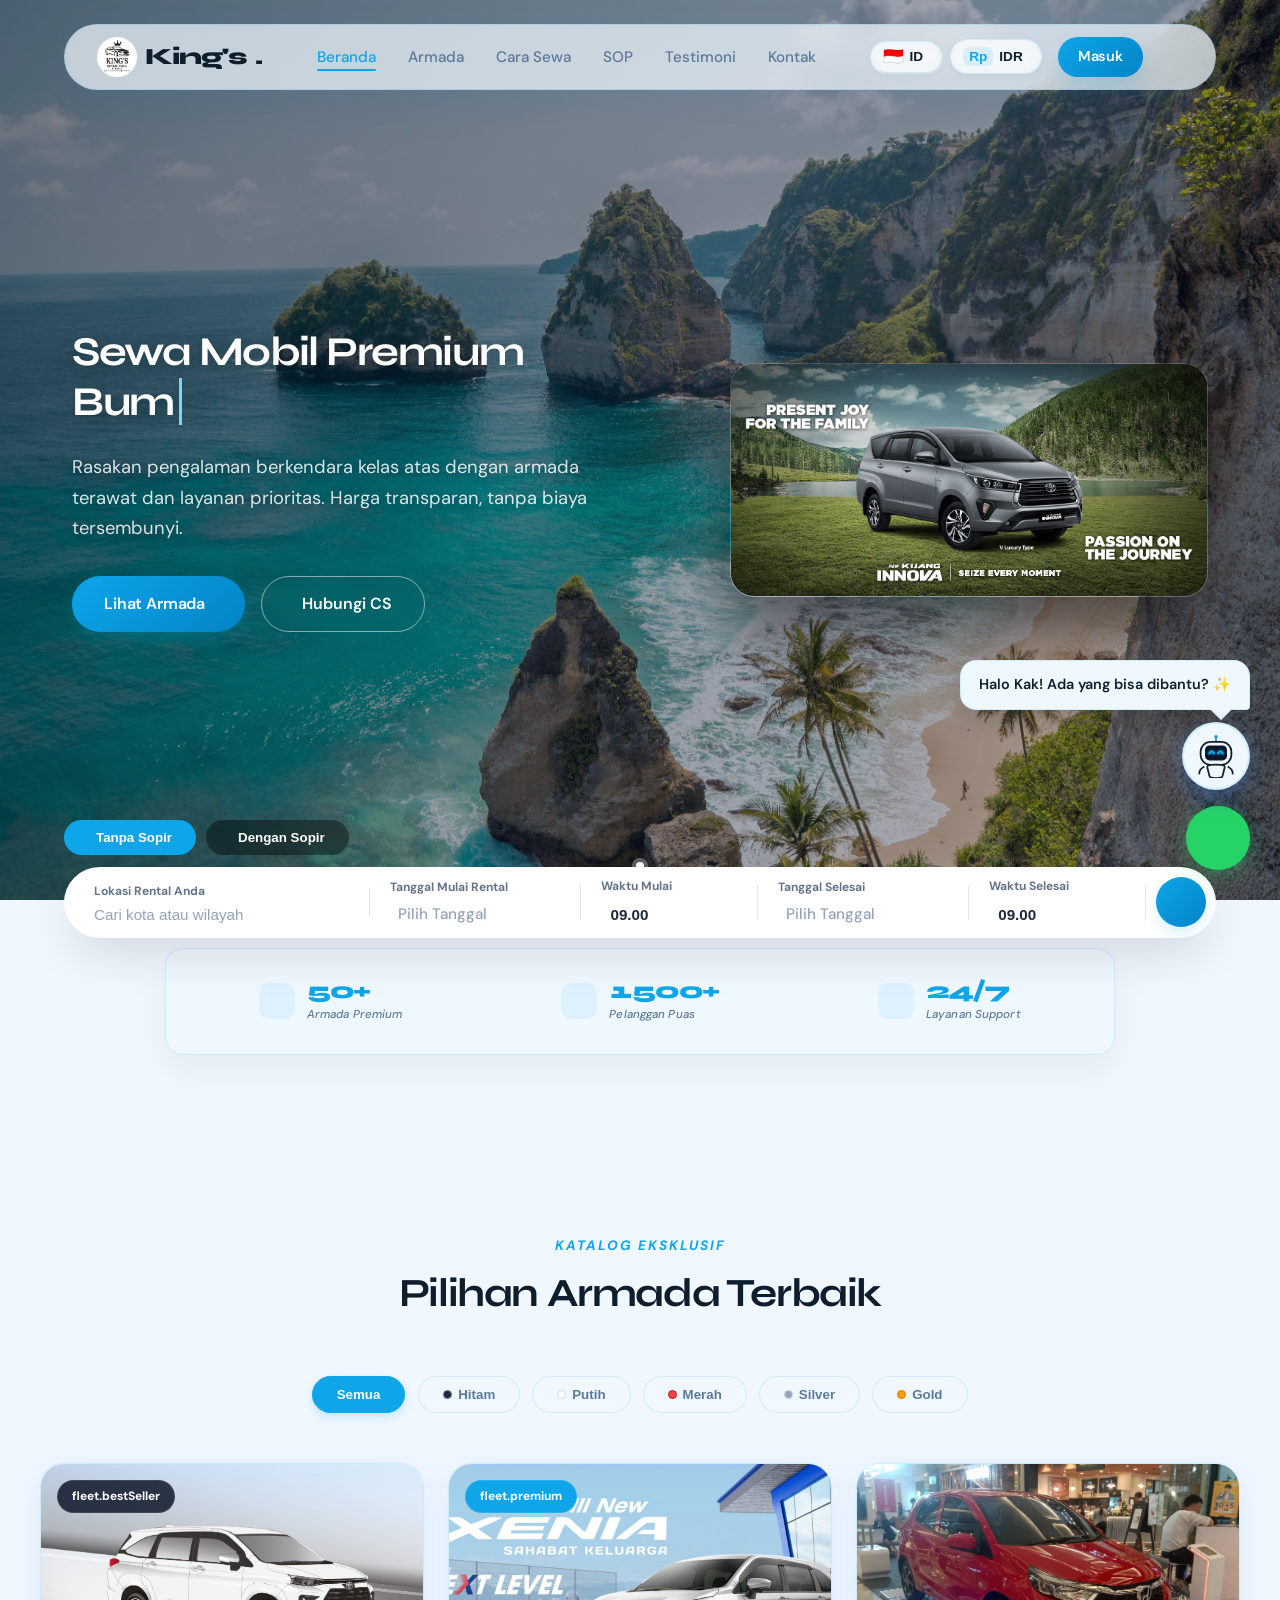
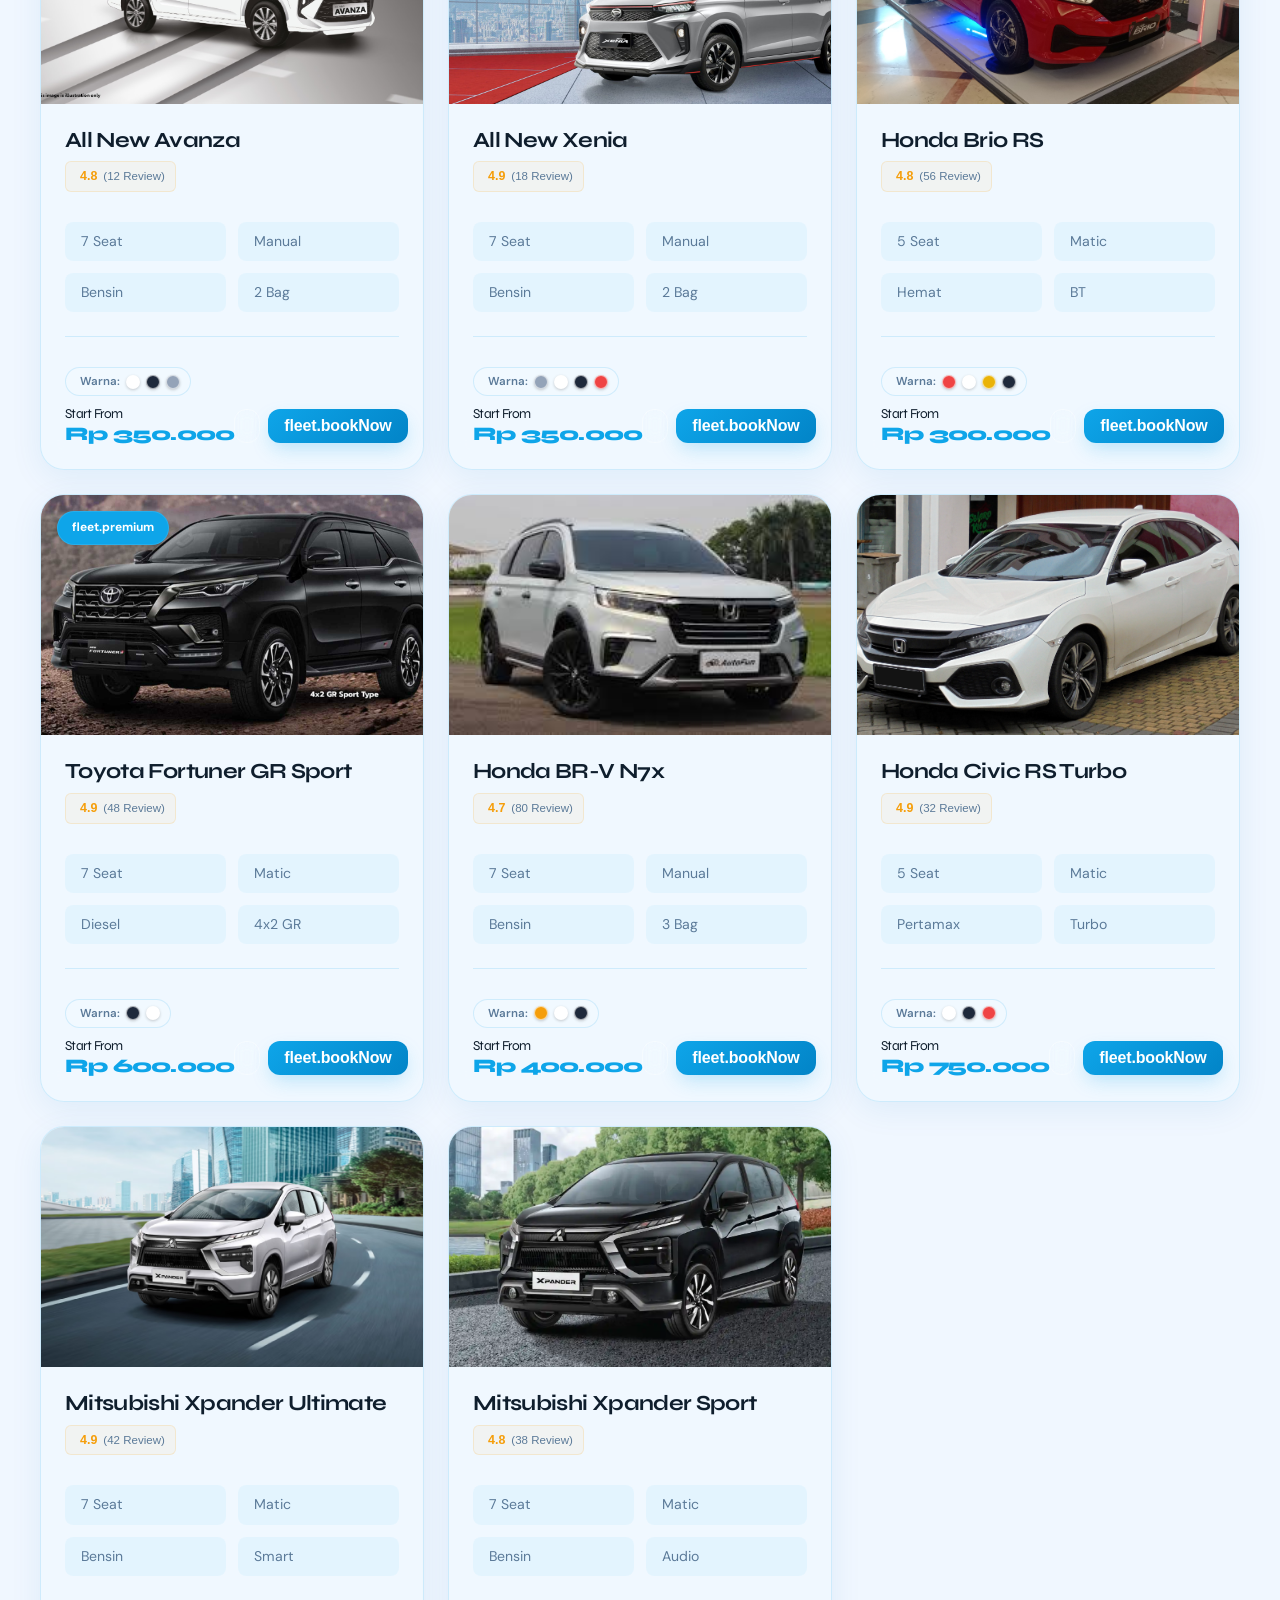
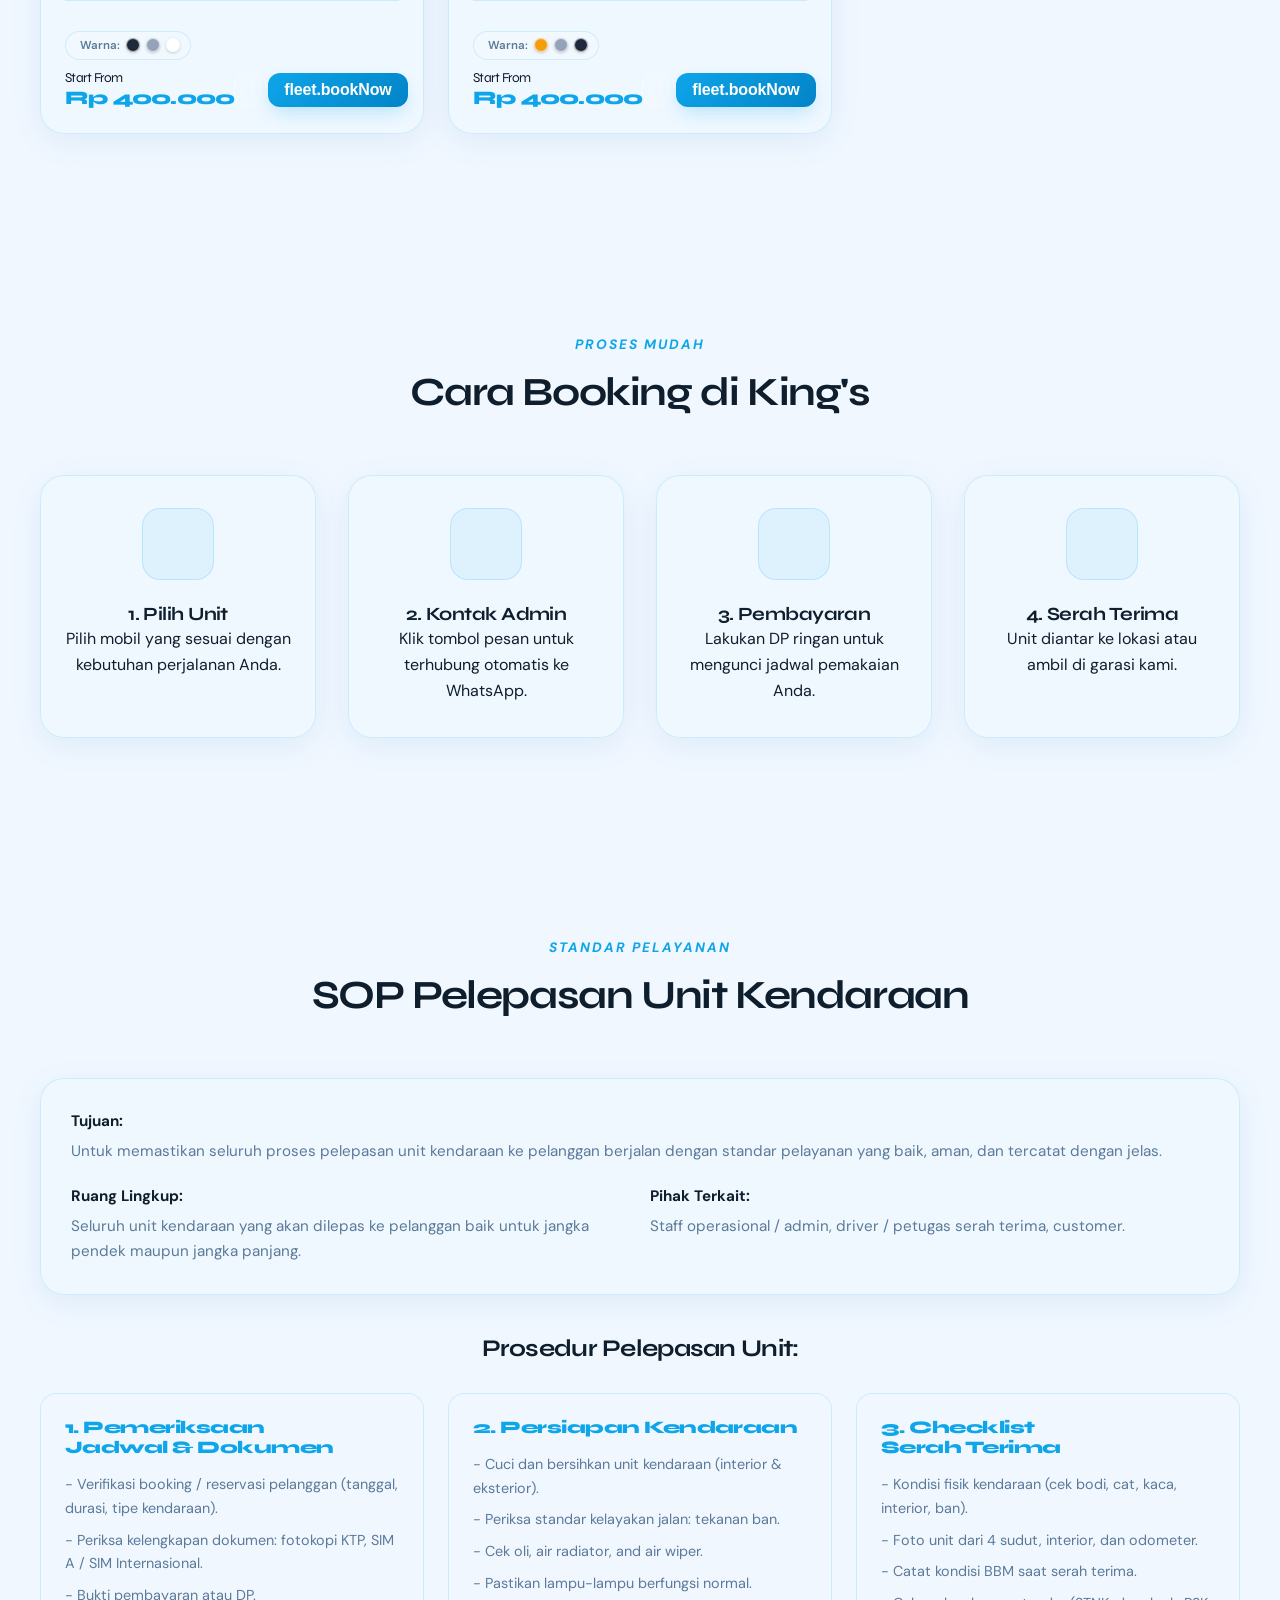
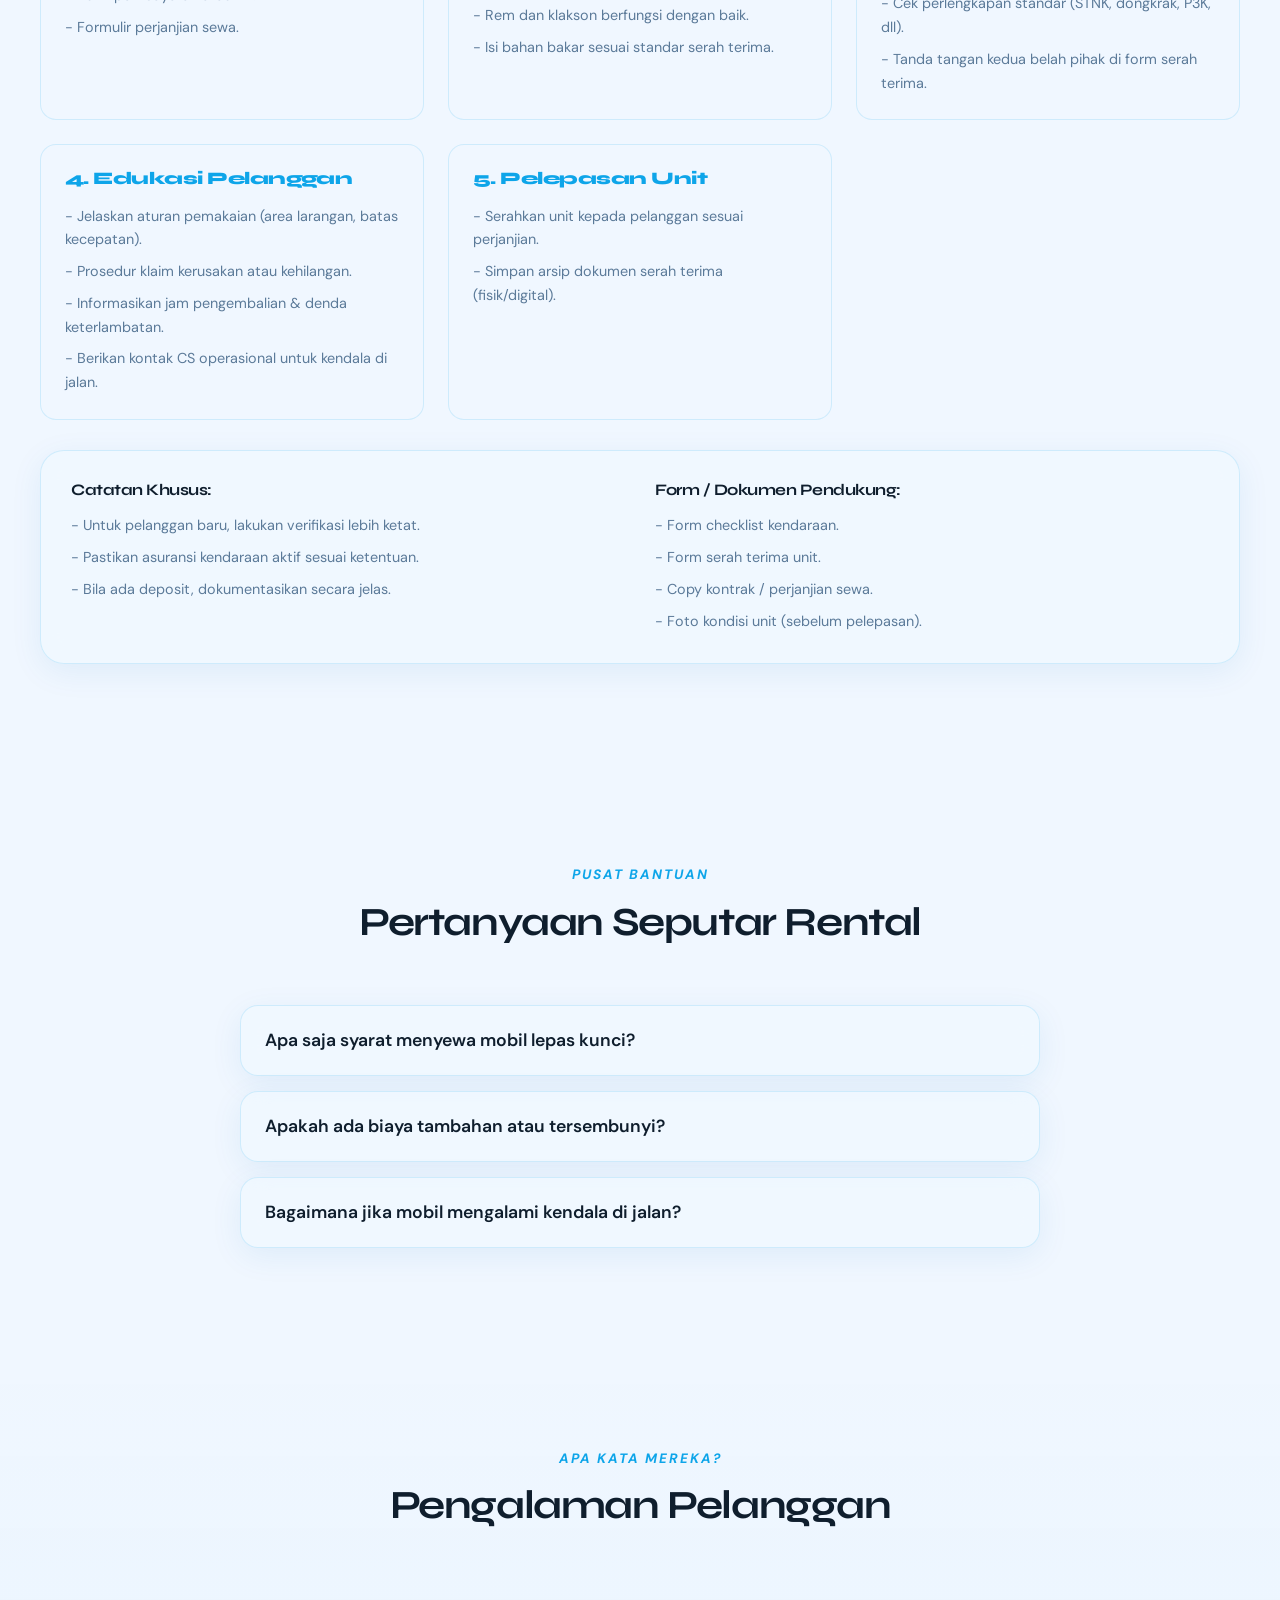
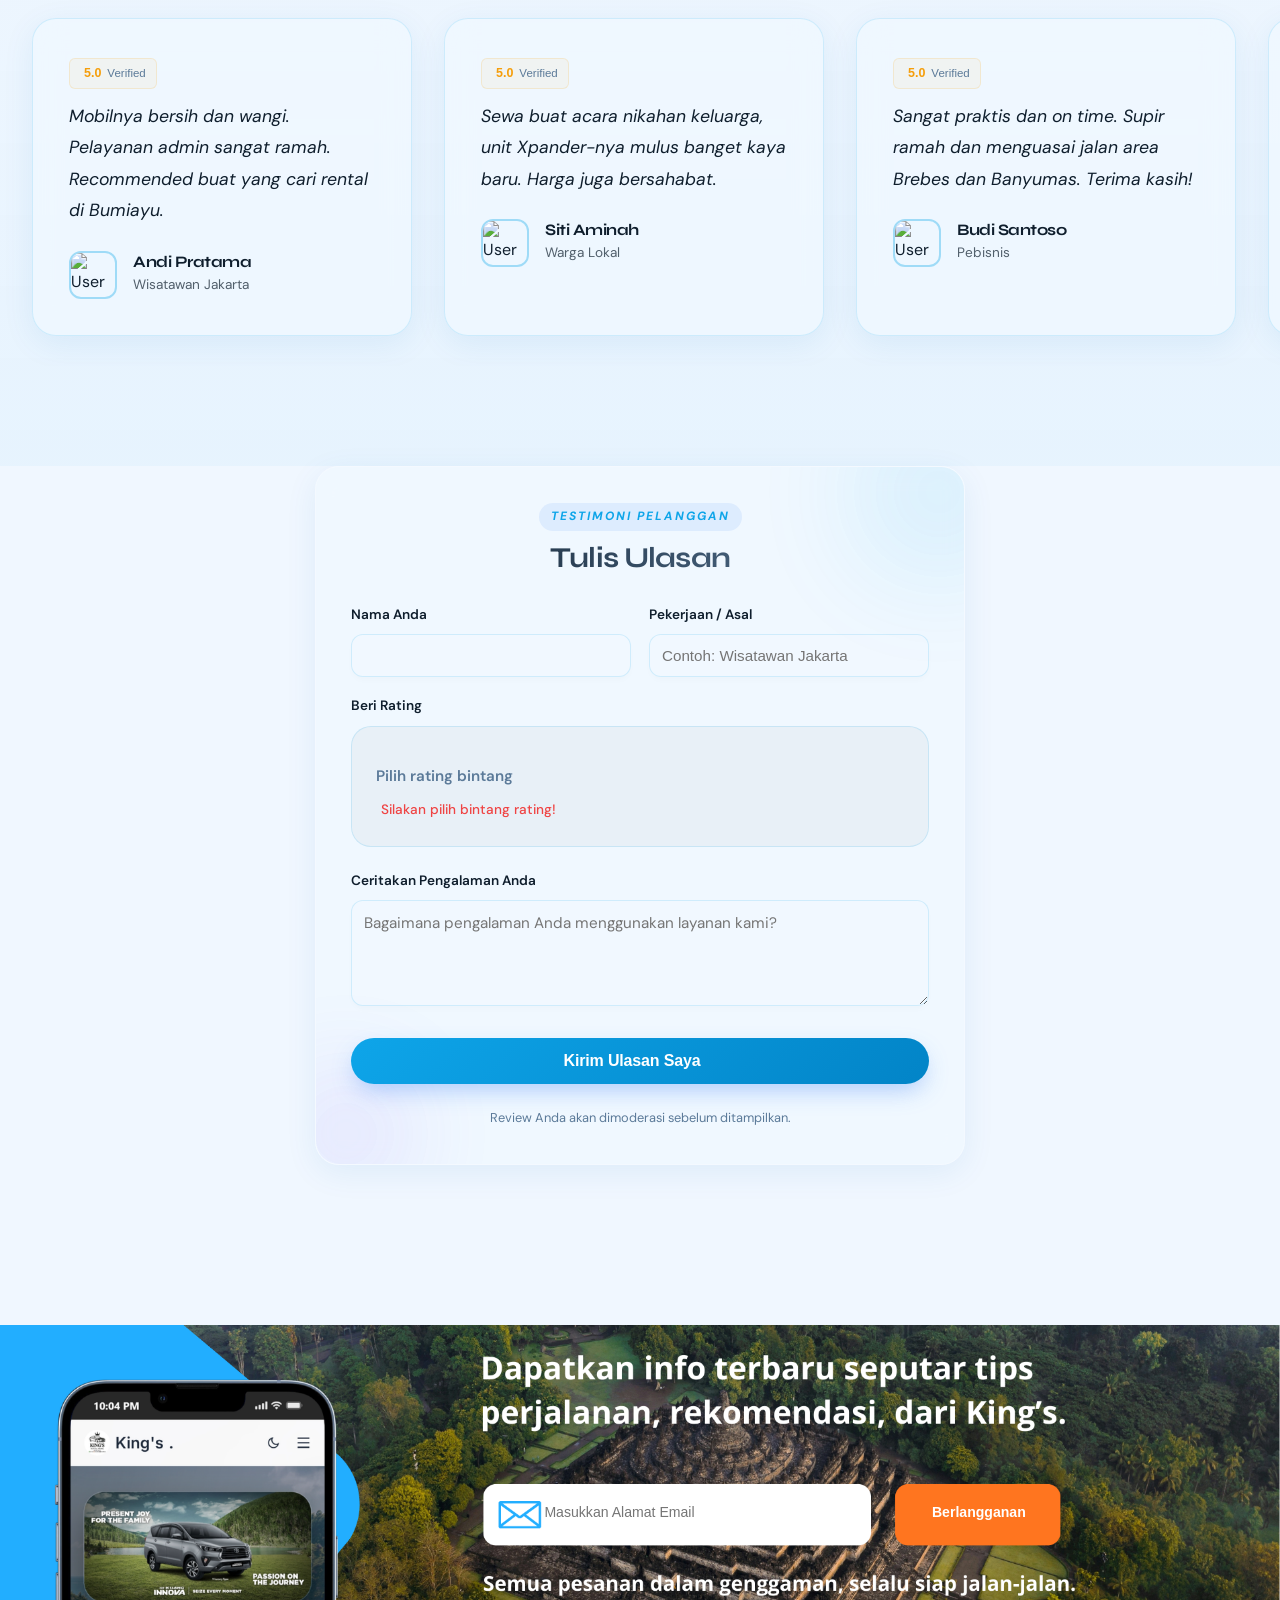
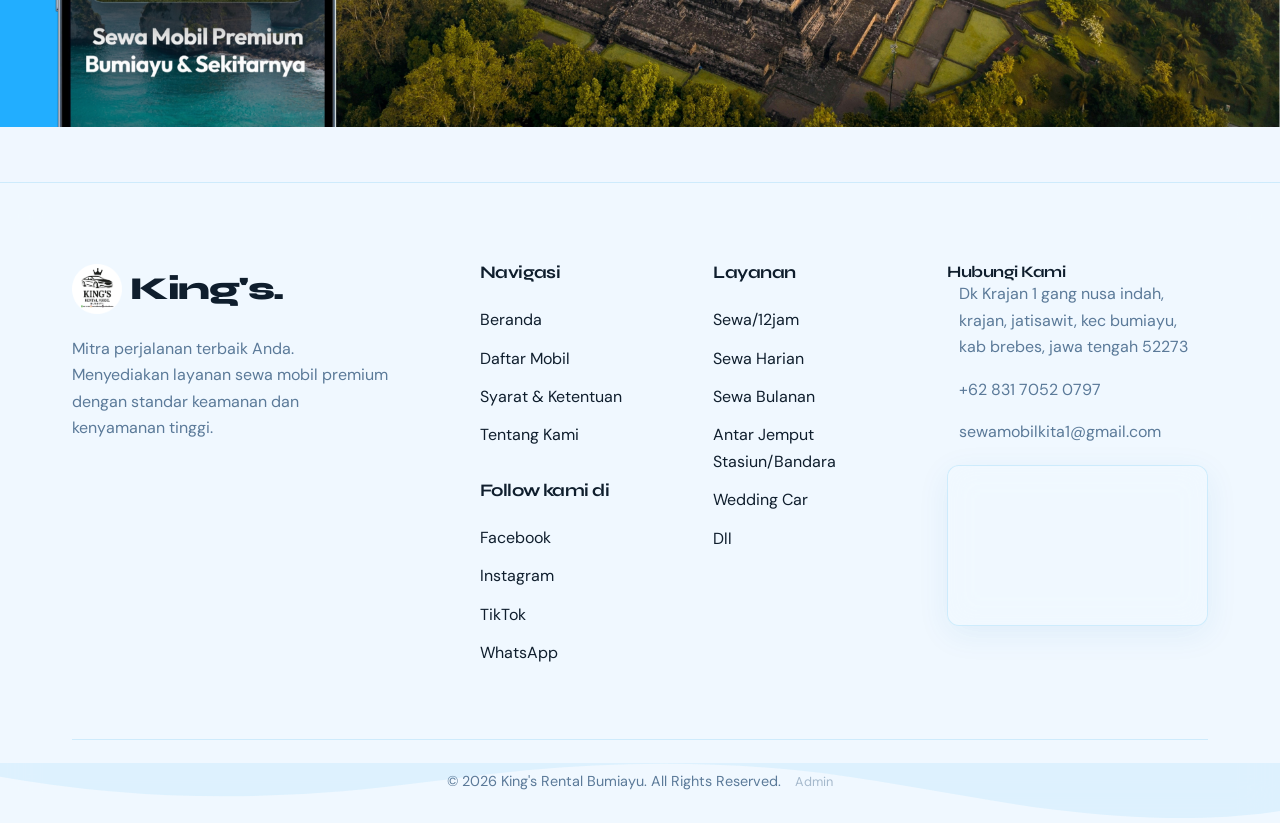
==== commit 0947cd27: "menambahkan beberapa warna" ====
--- a/index.html
+++ b/index.html
@@ -742,6 +742,85 @@
             color: white;
             border-color: var(--accent);
             box-shadow: 0 4px 12px -2px var(--accent-glow);
+        }
+
+        /* Color dots for filters */
+        .color-dot {
+            display: inline-block;
+            width: 9px;
+            height: 9px;
+            border-radius: 50%;
+            margin-right: 6px;
+            vertical-align: middle;
+            border: 1px solid rgba(255, 255, 255, 0.4);
+        }
+        .color-dot.black-dot { background: #1e293b; border-color: #64748b; }
+        .color-dot.white-dot { background: #ffffff; border-color: #cbd5e1; box-shadow: 0 0 4px rgba(255,255,255,0.6); }
+        .color-dot.red-dot { background: #ef4444; border-color: #b91c1c; }
+        .color-dot.silver-dot { background: #94a3b8; border-color: #cbd5e1; }
+        .color-dot.gold-dot { background: #f59e0b; border-color: #d97706; }
+
+        /* Card color badge & swatches preview */
+        .card-colors-row {
+            display: flex;
+            align-items: center;
+            gap: 6px;
+            margin: 6px 0 10px 0;
+            padding: 4px 10px;
+            background: rgba(255, 255, 255, 0.04);
+            border: 1px solid var(--glass-border);
+            border-radius: 20px;
+            width: fit-content;
+        }
+        .card-colors-row .color-lbl {
+            font-size: 0.72rem;
+            font-weight: 600;
+            color: var(--text-muted);
+            display: flex;
+            align-items: center;
+            gap: 4px;
+        }
+        .color-swatch-chip {
+            display: inline-block;
+            width: 14px;
+            height: 14px;
+            border-radius: 50%;
+            border: 1.5px solid rgba(255, 255, 255, 0.6);
+            box-shadow: 0 1px 3px rgba(0,0,0,0.2);
+            cursor: pointer;
+            transition: transform 0.2s ease;
+        }
+        .color-swatch-chip:hover {
+            transform: scale(1.25);
+        }
+
+        /* QuickView color selection */
+        .qv-color-btn {
+            display: inline-flex;
+            align-items: center;
+            gap: 6px;
+            padding: 6px 14px;
+            border-radius: 20px;
+            border: 1.5px solid var(--glass-border);
+            background: rgba(255, 255, 255, 0.05);
+            color: var(--text-main);
+            font-size: 0.8rem;
+            font-weight: 600;
+            cursor: pointer;
+            transition: all 0.2s ease;
+        }
+        .qv-color-btn:hover {
+            border-color: var(--accent);
+            background: rgba(14, 165, 233, 0.08);
+        }
+        .qv-color-btn.active {
+            border-color: var(--accent);
+            background: var(--accent);
+            color: #ffffff;
+            box-shadow: 0 4px 12px var(--accent-glow);
+        }
+        .qv-color-btn.active .color-dot {
+            border-color: #ffffff;
         }
 
         /* Asymmetric grid: first card wider for visual interest */
@@ -2681,8 +2760,11 @@
 
         <div class="filter-tabs" data-aos="fade-up" data-aos-delay="100">
             <button class="filter-btn active" onclick="filterSelection('all')" data-i18n="fleet.filterAll">Semua</button>
-            <button class="filter-btn" onclick="filterSelection('gold')" data-i18n="fleet.filterGold">Gold</button>
-            <button class="filter-btn" onclick="filterSelection('silver')" data-i18n="fleet.filterSilver">Silver</button>
+            <button class="filter-btn" onclick="filterSelection('hitam')"><span class="color-dot black-dot"></span><span data-i18n="fleet.filterBlack">Hitam</span></button>
+            <button class="filter-btn" onclick="filterSelection('putih')"><span class="color-dot white-dot"></span><span data-i18n="fleet.filterWhite">Putih</span></button>
+            <button class="filter-btn" onclick="filterSelection('merah')"><span class="color-dot red-dot"></span><span data-i18n="fleet.filterRed">Merah</span></button>
+            <button class="filter-btn" onclick="filterSelection('silver')"><span class="color-dot silver-dot"></span><span data-i18n="fleet.filterSilver">Silver</span></button>
+            <button class="filter-btn" onclick="filterSelection('gold')"><span class="color-dot gold-dot"></span><span data-i18n="fleet.filterGold">Gold</span></button>
         </div>
 
         <div class="cars-grid" id="carsGrid">
@@ -3202,6 +3284,10 @@
                     <strong id="modalCarName">Toyota Avanza</strong>
                 </div>
                 <div class="modal-detail-row">
+                    <span>Pilihan Warna</span>
+                    <strong id="modalCarColor" style="color: var(--accent);">Putih</strong>
+                </div>
+                <div class="modal-detail-row">
                     <span>Layanan</span>
                     <strong id="modalService">Lepas Kunci</strong>
                 </div>
@@ -3257,6 +3343,14 @@
                     style="grid-template-columns: repeat(2, 1fr); border:none; padding:0; margin-bottom:20px;"
                     id="qvSpecs">
                 </div>
+                <div class="qv-color-selection" style="margin-bottom: 18px;">
+                    <div style="font-size: 0.85rem; font-weight: 700; color: var(--text-main); margin-bottom: 8px; display: flex; align-items: center; justify-content: space-between;">
+                        <span><i class="ri-palette-line" style="color: var(--accent); margin-right: 4px;"></i><span data-i18n="fleet.colorOptions">Pilihan Warna Unit:</span></span>
+                        <span id="qvSelectedColorLabel" style="color: var(--accent); font-weight: 700; font-size: 0.85rem;"></span>
+                    </div>
+                    <div class="color-swatches-container" id="qvColorSwatches" style="display: flex; gap: 8px; flex-wrap: wrap;">
+                    </div>
+                </div>
                 <div
                     style="display:flex; justify-content:space-between; align-items:center; margin-top:auto; padding-top:20px; border-top:1px solid var(--glass-border);">
                     <div class="price" style="display:flex; flex-direction:column; line-height:1.2;">
@@ -3344,16 +3438,32 @@
             }
         }
 
-        // Filter selection
+        // Filter selection (Mendukung filter Kategori dan Warna Mobil)
         function filterSelection(category) {
             const cards = document.querySelectorAll('.car-card');
             const buttons = document.querySelectorAll('.filter-btn');
 
             buttons.forEach(btn => btn.classList.remove('active'));
-            event.currentTarget.classList.add('active');
+            if (window.event && window.event.currentTarget && window.event.currentTarget.classList.contains('filter-btn')) {
+                window.event.currentTarget.classList.add('active');
+            }
+
+            const target = (category || 'all').toLowerCase();
 
             cards.forEach(card => {
-                if (category === 'all' || card.getAttribute('data-category') === category) {
+                const cardCat = (card.getAttribute('data-category') || '').toLowerCase();
+                const cardColors = (card.getAttribute('data-colors') || '').toLowerCase();
+
+                const isMatch = target === 'all' || 
+                    cardCat === target || 
+                    cardColors.includes(target) ||
+                    (target === 'hitam' && (cardCat.includes('hitam') || cardColors.includes('hitam') || cardColors.includes('black'))) ||
+                    (target === 'putih' && (cardCat.includes('putih') || cardColors.includes('putih') || cardColors.includes('white'))) ||
+                    (target === 'merah' && (cardCat.includes('merah') || cardColors.includes('merah') || cardColors.includes('red'))) ||
+                    (target === 'silver' && (cardCat.includes('silver') || cardColors.includes('silver'))) ||
+                    (target === 'gold' && (cardCat.includes('gold') || cardColors.includes('gold')));
+
+                if (isMatch) {
                     card.style.display = 'flex';
                     setTimeout(() => {
                         card.style.opacity = '1';
@@ -3458,6 +3568,39 @@
             qvPriceEl.innerText = window.CurrencyManager ? window.CurrencyManager.convertAndFormat(car.price) : `Rp ${car.price}.000`;
             qvPriceEl.setAttribute('data-current-price-idr', car.price);
 
+            // Isi pilihan warna interaktif
+            const swatchesContainer = document.getElementById('qvColorSwatches');
+            const colorLabel = document.getElementById('qvSelectedColorLabel');
+            const rawColors = car.colors || (car.category ? car.category.charAt(0).toUpperCase() + car.category.slice(1) : 'Putih, Hitam, Silver');
+            const carColors = rawColors.split(',').map(c => c.trim()).filter(Boolean);
+
+            window.currentSelectedQuickColor = carColors[0] || 'Standar';
+            if (colorLabel) colorLabel.innerText = window.currentSelectedQuickColor;
+
+            if (swatchesContainer) {
+                swatchesContainer.innerHTML = '';
+                carColors.forEach((col, idx) => {
+                    const clower = col.toLowerCase();
+                    let dotClass = 'silver-dot';
+                    if (clower.includes('hitam') || clower.includes('black')) dotClass = 'black-dot';
+                    else if (clower.includes('putih') || clower.includes('white')) dotClass = 'white-dot';
+                    else if (clower.includes('merah') || clower.includes('red')) dotClass = 'red-dot';
+                    else if (clower.includes('gold')) dotClass = 'gold-dot';
+
+                    const btnEl = document.createElement('button');
+                    btnEl.type = 'button';
+                    btnEl.className = `qv-color-btn ${idx === 0 ? 'active' : ''}`;
+                    btnEl.innerHTML = `<span class="color-dot ${dotClass}"></span> ${col}`;
+                    btnEl.onclick = () => {
+                        document.querySelectorAll('.qv-color-btn').forEach(b => b.classList.remove('active'));
+                        btnEl.classList.add('active');
+                        window.currentSelectedQuickColor = col;
+                        if (colorLabel) colorLabel.innerText = col;
+                    };
+                    swatchesContainer.appendChild(btnEl);
+                });
+            }
+
             // Isi spesifikasi
             document.getElementById('qvSpecs').innerHTML = `
                 <div class="spec-item"><i class="ri-user-line"></i> ${car.specs.seat}</div>
@@ -3471,7 +3614,7 @@
             if (car.status === 'available') {
                 btn.innerText = window.i18n ? window.i18n.t('quickView.bookNow') : "Pesan Sekarang";
                 btn.disabled = false;
-                btn.onclick = () => { closeModal('quickViewModal'); bookingWA(car.name, car.id); };
+                btn.onclick = () => { closeModal('quickViewModal'); bookingWA(car.name, car.id, window.currentSelectedQuickColor); };
             } else {
                 btn.innerText = window.i18n ? window.i18n.t('fleet.soldOut') : "Tidak Tersedia";
                 btn.disabled = true;
@@ -3502,13 +3645,16 @@
             }
         });
 
-        function bookingWA(carName, context) {
+        function bookingWA(carName, context, preferredColor) {
             let carId;
             if (typeof context === 'string') carId = context;
             else carId = context.closest('.car-card').getAttribute('data-id');
 
             const carData = globalCarsData.find(c => c.id === carId);
             const hargaPerHari = carData ? carData.price * 1000 : 0;
+
+            const defaultColor = (carData && carData.colors ? carData.colors.split(',')[0].trim() : (carData ? carData.category : 'Standar')) || 'Standar';
+            const selectedColor = preferredColor || window.currentSelectedQuickColor || defaultColor;
 
             const isLepasKunci = document.querySelector('.search-tabs .tab-btn:first-child').classList.contains('active');
             const layanan = isLepasKunci ? "Lepas Kunci" : "Dengan Sopir";
@@ -3541,6 +3687,8 @@
             const formatActiveCurrency = (angka) => window.CurrencyManager ? window.CurrencyManager.convertAndFormat(angka) : formatRupiah(angka);
 
             document.getElementById('modalCarName').innerText = carName;
+            const modalColorEl = document.getElementById('modalCarColor');
+            if (modalColorEl) modalColorEl.innerText = selectedColor;
             document.getElementById('modalService').innerText = layanan;
             document.getElementById('modalDuration').innerText = `${durasiHari} Hari`;
             document.getElementById('modalDate').innerText = tanggalTampil;
@@ -3561,10 +3709,10 @@
             const rincianBiayaSopir = isLepasKunci ? '0 (Tanpa Sopir)' : (userCurr === 'IDR' ? formatRupiah(totalBiayaSopir) : `${formatActiveCurrency(totalBiayaSopir)} (≈ ${formatRupiah(totalBiayaSopir)})`);
             const rincianTotalEstimasi = userCurr === 'IDR' ? formatRupiah(estimasiTotal) : `${formatActiveCurrency(estimasiTotal)} (≈ ${formatRupiah(estimasiTotal)})`;
 
-            const message = `${greeting} Admin King's Rental 👋\n\nSaya ingin menyewa unit *${carName}*.\n\n*📋 Detail Rencana Sewa:*\n- Layanan: ${layanan}\n- Durasi: ${durasiHari} Hari\n- Tanggal: ${tanggalTampil}\n- Waktu: ${jamMulai} - ${jamSelesai}\n- Lokasi Penjemputan: ${lokasi}\n\n*💰 Rincian Biaya:*\n- Sewa Mobil (${durasiHari}x): ${rincianHargaMobil}\n- Biaya Sopir (${durasiHari}x): ${rincianBiayaSopir}\n*Total Estimasi: ${rincianTotalEstimasi}*\n\nApakah unit ini tersedia untuk tanggal tersebut?`;
+            const message = `${greeting} Admin King's Rental 👋\n\nSaya ingin menyewa unit *${carName}*.\n\n*📋 Detail Rencana Sewa:*\n- Layanan: ${layanan}\n- Pilihan Warna: ${selectedColor}\n- Durasi: ${durasiHari} Hari\n- Tanggal: ${tanggalTampil}\n- Waktu: ${jamMulai} - ${jamSelesai}\n- Lokasi Penjemputan: ${lokasi}\n\n*💰 Rincian Biaya:*\n- Sewa Mobil (${durasiHari}x): ${rincianHargaMobil}\n- Biaya Sopir (${durasiHari}x): ${rincianBiayaSopir}\n*Total Estimasi: ${rincianTotalEstimasi}*\n\nApakah unit ini tersedia untuk tanggal tersebut?`;
 
             tempBookingUrl = `https://wa.me/${phone}?text=${encodeURIComponent(message)}`;
-            tempTelegramMsg = `🚨 *PROSPEK SEWA BARU! (OTW WHATSAPP)*\n\n*Mobil:* ${carName}\n*Layanan:* ${layanan}\n*Tanggal:* ${tanggalTampil}\n*Durasi:* ${durasiHari} Hari\n*Estimasi Pendapatan:* ${formatActiveCurrency(estimasiTotal)}\n\n_Pelanggan sedang menuju ruang chat WhatsApp kamu sekarang! Siap-siap balas._`;
+            tempTelegramMsg = `🚨 *PROSPEK SEWA BARU! (OTW WHATSAPP)*\n\n*Mobil:* ${carName}\n*Warna:* ${selectedColor}\n*Layanan:* ${layanan}\n*Tanggal:* ${tanggalTampil}\n*Durasi:* ${durasiHari} Hari\n*Estimasi Pendapatan:* ${formatActiveCurrency(estimasiTotal)}\n\n_Pelanggan sedang menuju ruang chat WhatsApp kamu sekarang! Siap-siap balas._`;
 
             openModal();
         }
@@ -3722,7 +3870,8 @@
             {
                 id: 'avanza',
                 name: 'All New Avanza',
-                category: 'silver',
+                category: 'putih',
+                colors: 'Putih, Hitam, Silver',
                 price: 350,
                 image: 'ToyotaAvanza.jpg',
                 rating: '4.8 (12 Review)',
@@ -3733,6 +3882,7 @@
                 id: 'xenia',
                 name: 'All New Xenia',
                 category: 'silver',
+                colors: 'Silver, Putih, Hitam, Merah',
                 price: 350,
                 image: 'allNewXenia.jpg',
                 rating: '4.9 (18 Review)',
@@ -3741,18 +3891,31 @@
             },
             {
                 id: 'brio',
-                name: 'Honda Brio',
-                category: 'silver',
+                name: 'Honda Brio RS',
+                category: 'merah',
+                colors: 'Merah, Putih, Kuning, Hitam',
                 price: 300,
-                image: 'HondaBrio.jpg',
+                image: 'HondaBrioRed.png',
                 rating: '4.8 (56 Review)',
                 specs: { seat: '5 Seat', trans: 'Matic', fuel: 'Hemat', other: 'BT' },
+                status: 'available'
+            },
+            {
+                id: 'fortuner',
+                name: 'Toyota Fortuner GR Sport',
+                category: 'hitam',
+                colors: 'Hitam, Putih',
+                price: 600,
+                image: 'toyotaFortuner.jpg',
+                rating: '4.9 (48 Review)',
+                specs: { seat: '7 Seat', trans: 'Matic', fuel: 'Diesel', other: '4x2 GR' },
                 status: 'available'
             },
             {
                 id: 'brv',
                 name: 'Honda BR-V N7x',
                 category: 'gold',
+                colors: 'Gold, Putih, Hitam',
                 price: 400,
                 image: 'HondaBRVN7.jpg',
                 rating: '4.7 (80 Review)',
@@ -3760,9 +3923,21 @@
                 status: 'available'
             },
             {
+                id: 'civic',
+                name: 'Honda Civic RS Turbo',
+                category: 'putih',
+                colors: 'Putih, Hitam, Merah',
+                price: 750,
+                image: 'HondaCivic.jpg',
+                rating: '4.9 (32 Review)',
+                specs: { seat: '5 Seat', trans: 'Matic', fuel: 'Pertamax', other: 'Turbo' },
+                status: 'available'
+            },
+            {
                 id: 'xpander_ult',
                 name: 'Mitsubishi Xpander Ultimate',
-                category: 'gold',
+                category: 'hitam',
+                colors: 'Hitam, Silver, Putih',
                 price: 400,
                 image: 'MistubishiXpanderUltimate.jpg',
                 rating: '4.9 (42 Review)',
@@ -3773,6 +3948,7 @@
                 id: 'xpander_sport',
                 name: 'Mitsubishi Xpander Sport',
                 category: 'gold',
+                colors: 'Gold, Silver, Hitam',
                 price: 400,
                 image: 'MistubishiXpanderSport.jpg',
                 rating: '4.8 (38 Review)',
@@ -3816,7 +3992,8 @@
 
                 const card = document.createElement('div');
                 card.className = `car-card glass-panel ${isAvailable ? '' : 'unavailable'}`;
-                card.setAttribute('data-category', car.category);
+                card.setAttribute('data-category', (car.category || '').toLowerCase());
+                card.setAttribute('data-colors', (car.colors || car.category || '').toLowerCase());
                 card.setAttribute('data-id', car.id);
                 card.setAttribute('data-aos', 'fade-up');
                 card.setAttribute('data-aos-delay', index * 100);
@@ -3828,9 +4005,30 @@
                         <div class="spec-item"><i class="ri-briefcase-line"></i> ${car.specs.other}</div>
                     `;
 
+                // Color swatches preview for the card
+                const rawColors = car.colors || (car.category ? car.category.charAt(0).toUpperCase() + car.category.slice(1) : 'Putih');
+                const colorsList = rawColors.split(',').map(c => c.trim()).filter(Boolean);
+                const colorChipsHtml = colorsList.map(c => {
+                    const clower = c.toLowerCase();
+                    let bg = '#94a3b8';
+                    if (clower.includes('hitam') || clower.includes('black')) bg = '#1e293b';
+                    else if (clower.includes('putih') || clower.includes('white')) bg = '#ffffff';
+                    else if (clower.includes('merah') || clower.includes('red')) bg = '#ef4444';
+                    else if (clower.includes('gold')) bg = '#f59e0b';
+                    else if (clower.includes('kuning') || clower.includes('yellow')) bg = '#eab308';
+                    return `<span class="color-swatch-chip" style="background:${bg};" title="${c}"></span>`;
+                }).join('');
+
+                const colorsRowHtml = `
+                    <div class="card-colors-row" title="Pilihan Warna: ${colorsList.join(', ')}">
+                        <span class="color-lbl"><i class="ri-palette-line" style="color:var(--accent);"></i> Warna:</span>
+                        ${colorChipsHtml}
+                    </div>
+                `;
+
                 let badgeHtml = '';
                 if (car.id === 'avanza') badgeHtml = `<span class="badge">${window.i18n ? window.i18n.t('fleet.bestSeller') : 'Best Seller'}</span>`;
-                if (car.id === 'xenia') badgeHtml = `<span class="badge" style="background: var(--accent);">${window.i18n ? window.i18n.t('fleet.premium') : 'Premium'}</span>`;
+                if (car.id === 'xenia' || car.id === 'fortuner') badgeHtml = `<span class="badge" style="background: var(--accent);">${window.i18n ? window.i18n.t('fleet.premium') : 'Premium'}</span>`;
 
                 let imgSrc = car.image;
                 if (imgSrc && !imgSrc.startsWith('data:') && !imgSrc.startsWith('http') && !imgSrc.startsWith('assets/')) {
@@ -3849,7 +4047,7 @@
                         </div>
                         <div class="car-content">
                             <div class="car-header">
-                        <div class="car-title">
+                                <div class="car-title">
                                     <h3>${car.name}</h3>
                                     <div class="car-rating">
                                         <i class="ri-star-fill"></i>
@@ -3861,6 +4059,7 @@
                             <div class="car-specs">
                                 ${specsHtml}
                             </div>
+                            ${colorsRowHtml}
                             <div class="car-footer">
                                 <div class="price" style="display: flex; flex-direction: column; align-items: flex-start; line-height: 1.2;">
                                     <span style="font-size: 0.85rem; font-weight: 400; color: var(--text-main);" data-i18n="fleet.startFrom">${startFromText}</span>
